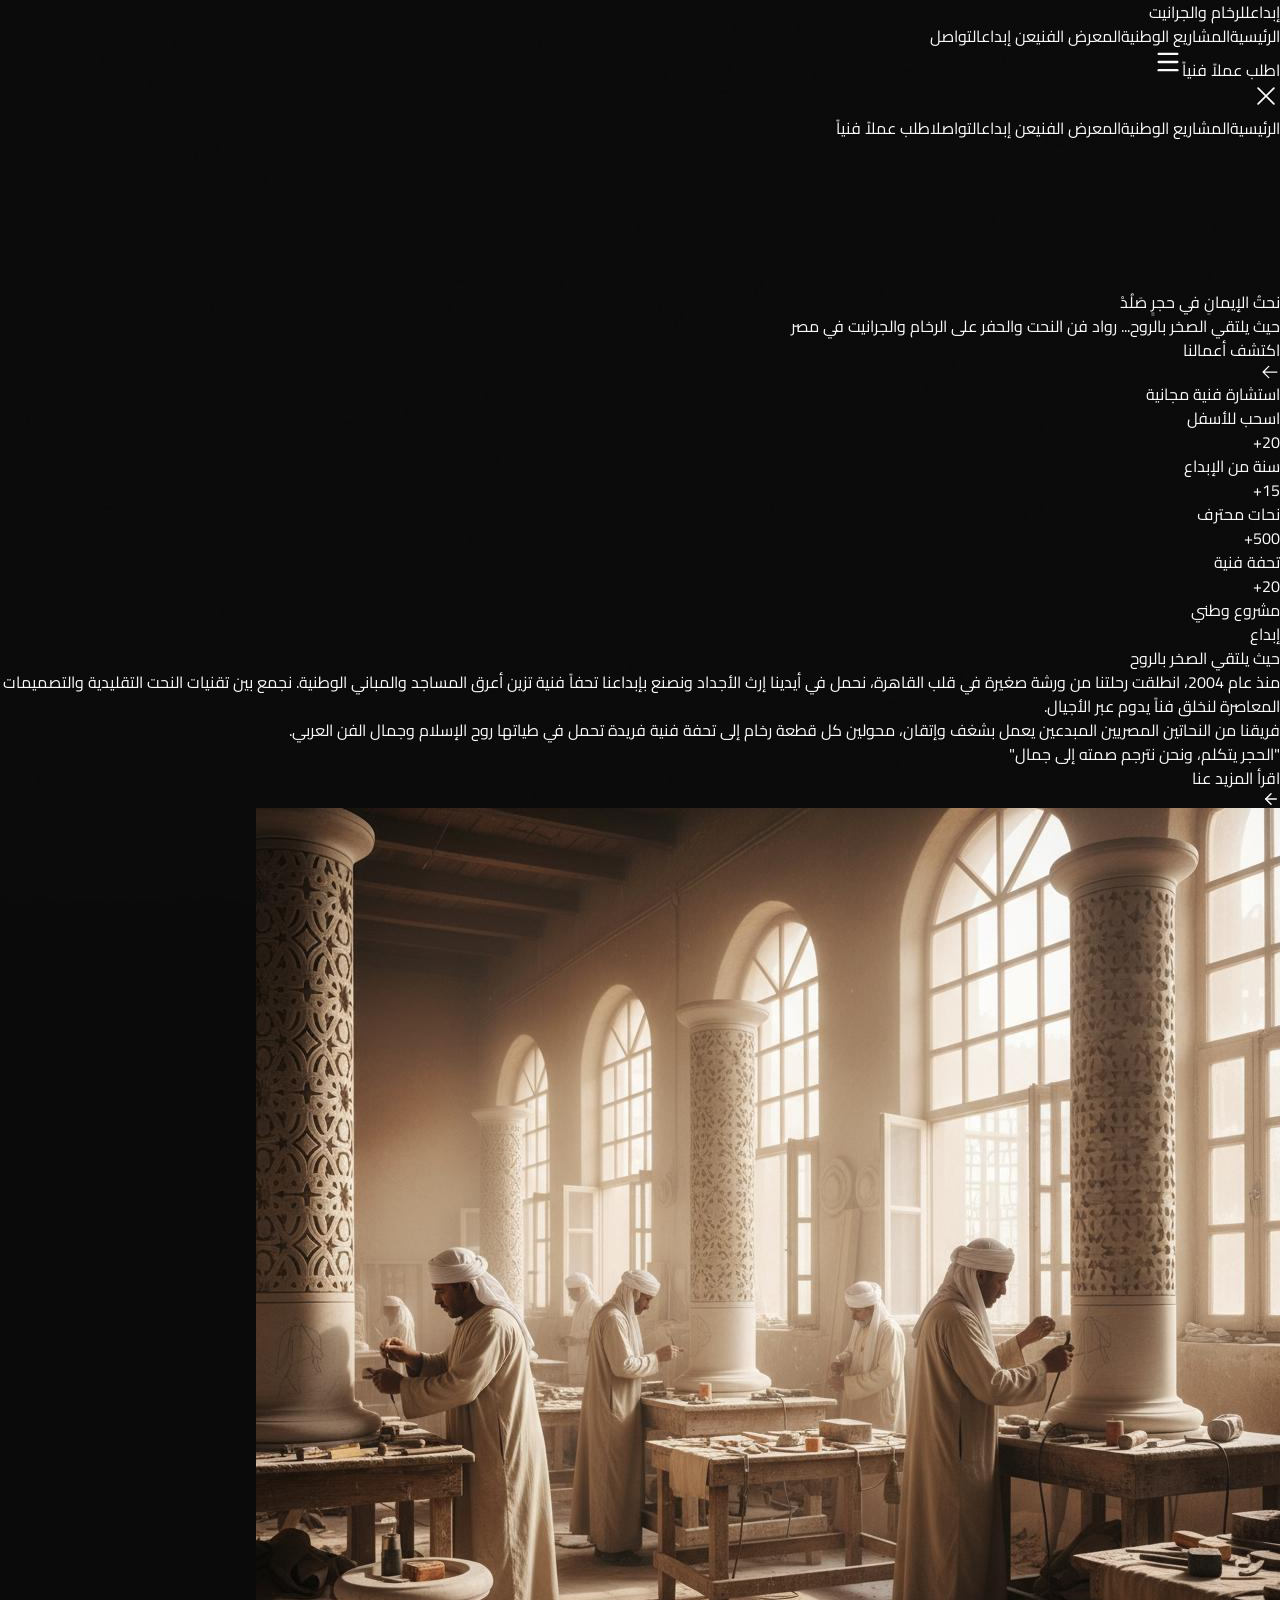
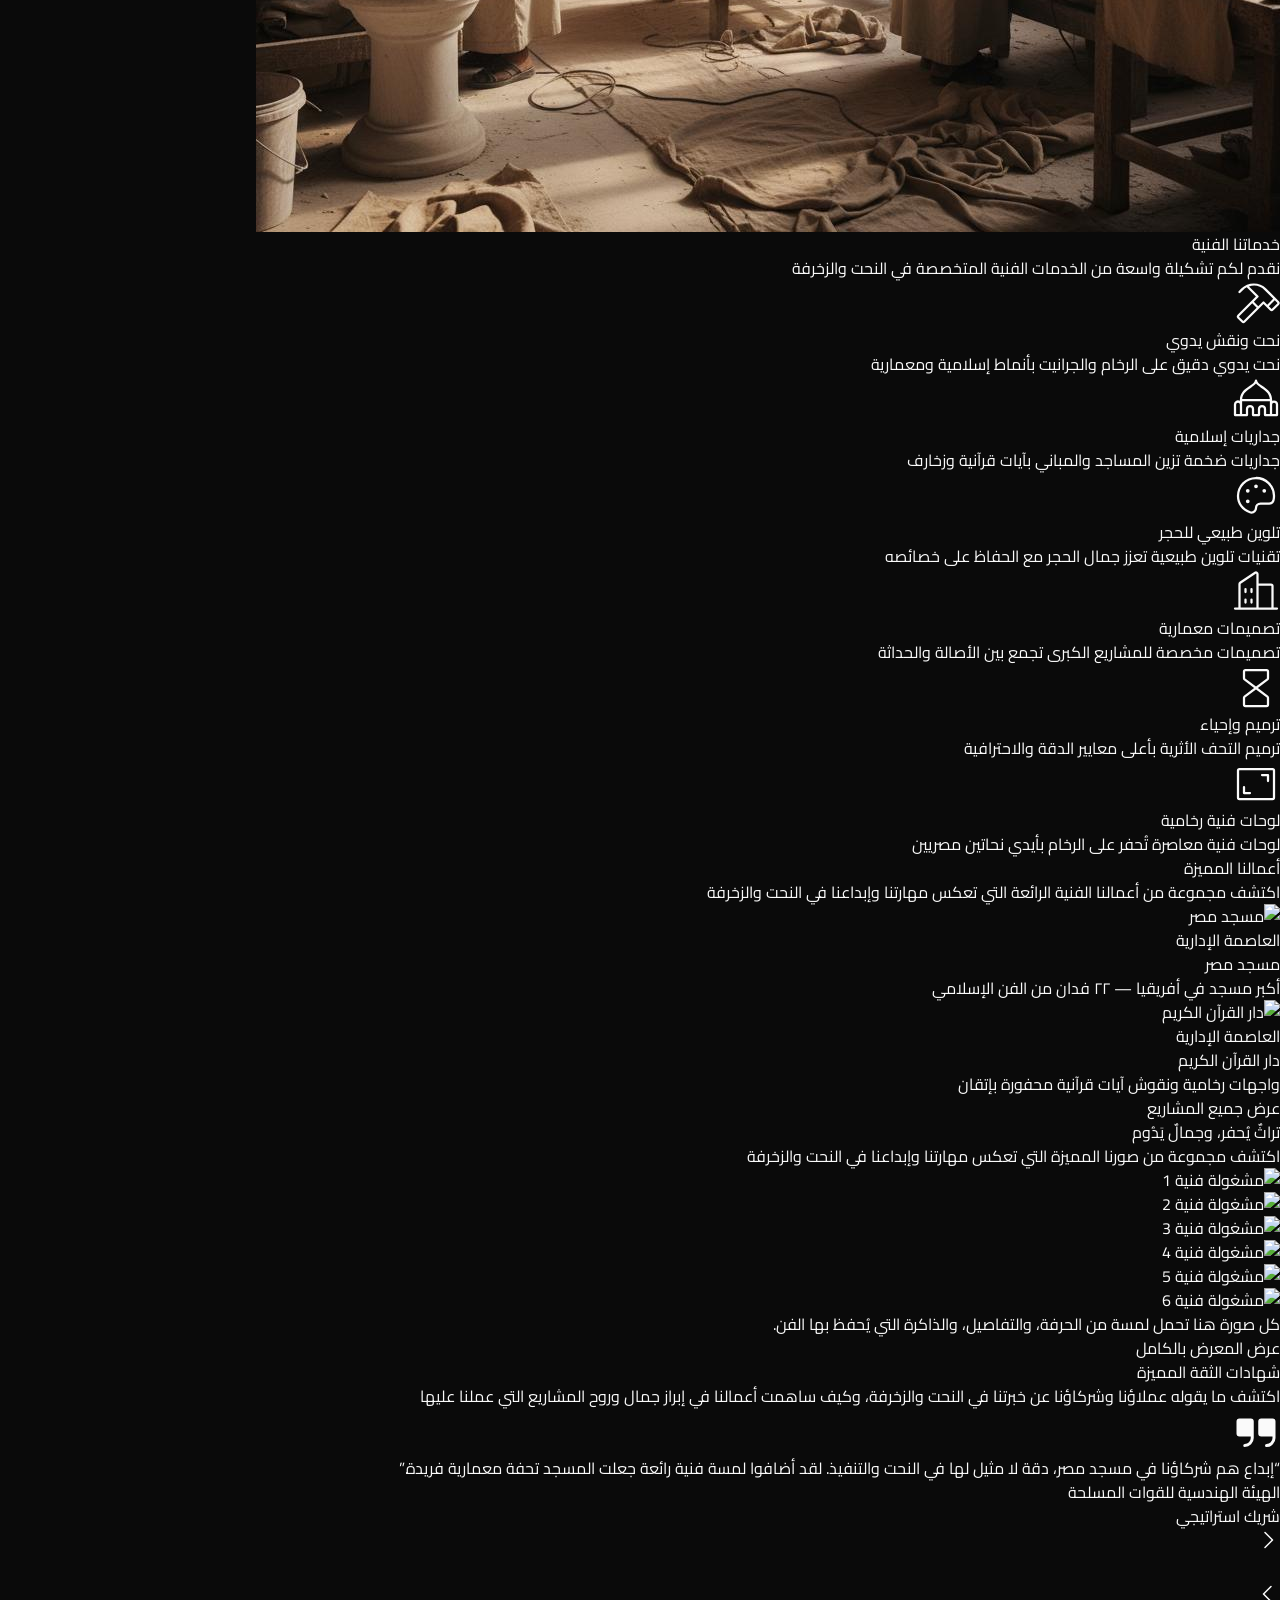
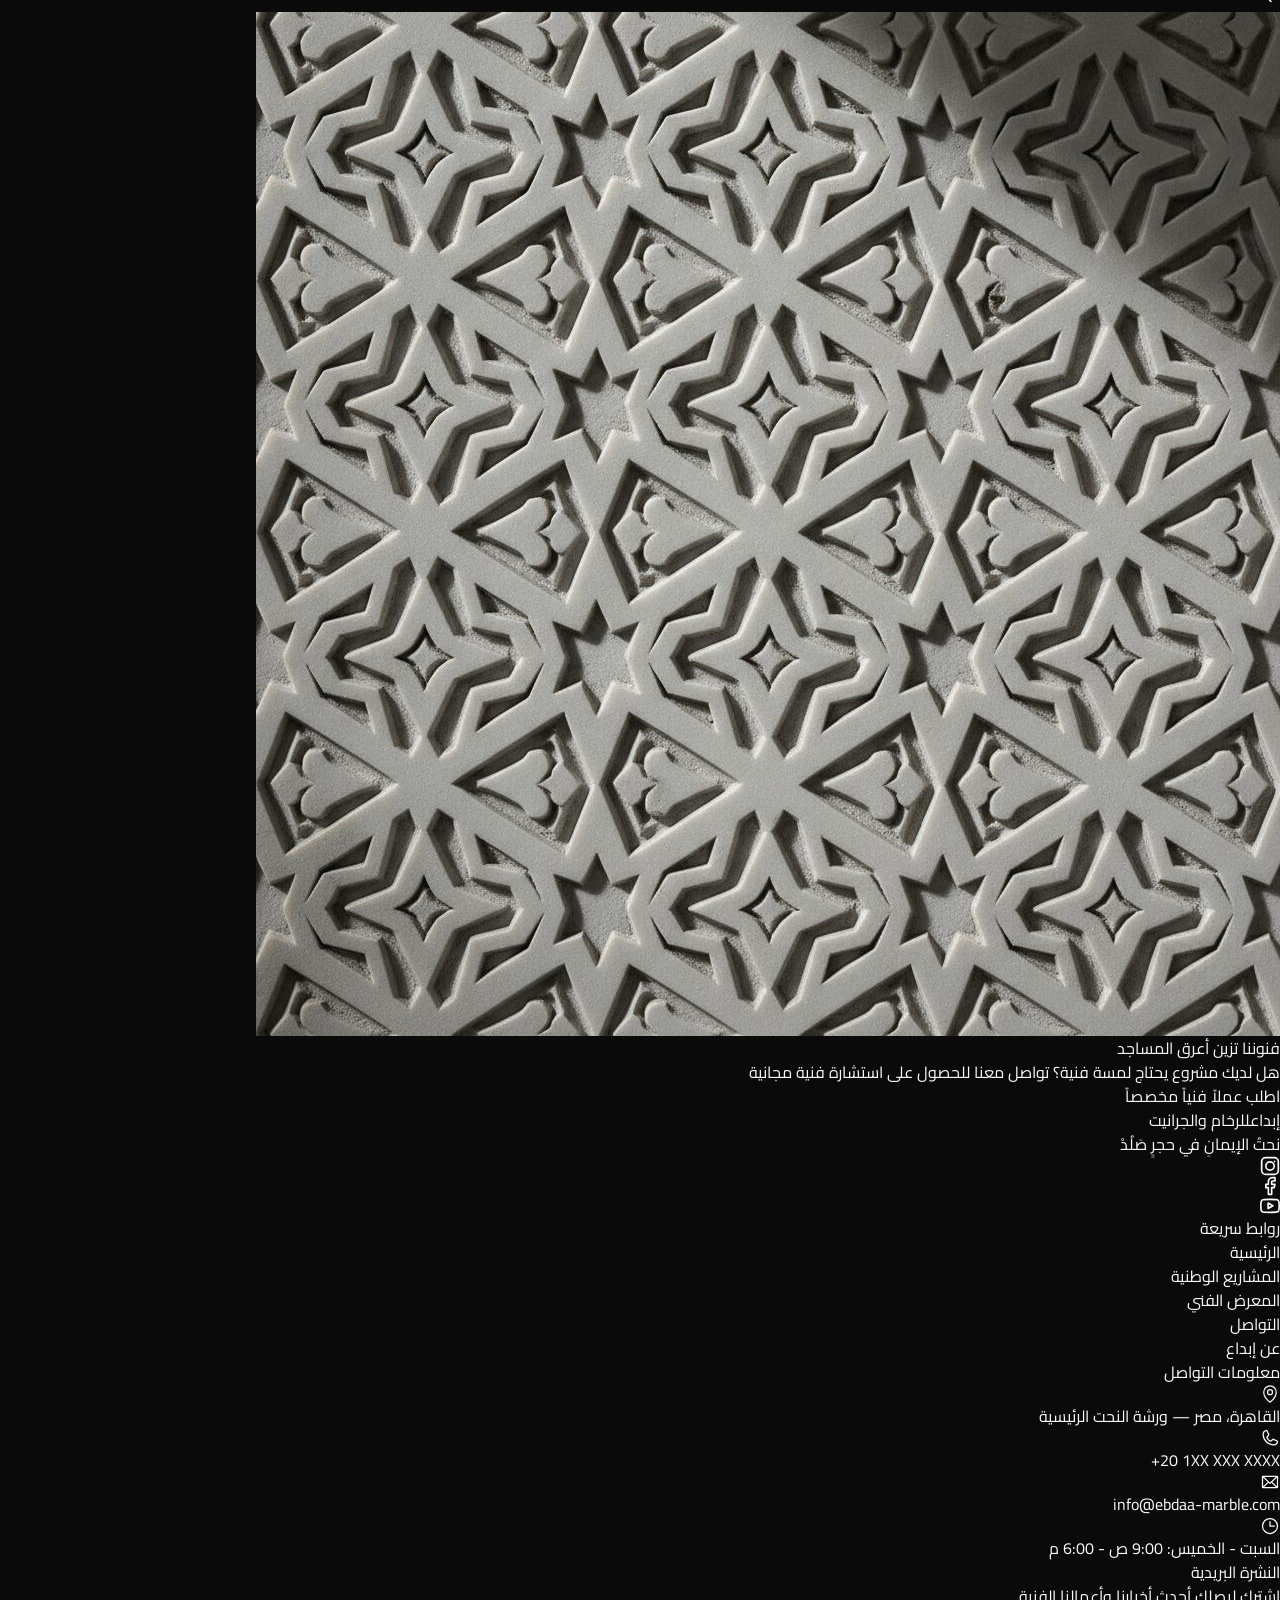
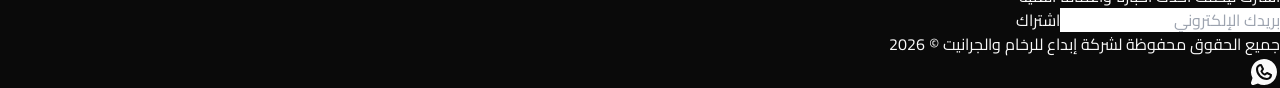
==== index.html @ 537290cb "first commit" ====
<!DOCTYPE html>
<html lang="ar" dir="rtl">
  <head>
    <meta charset="UTF-8" />
    <link rel="icon" type="image/svg+xml" href="/favicon.svg" />
    <meta name="viewport" content="width=device-width, initial-scale=1.0" />
    <meta name="description" content="إبداع للرخام والجرانيت - رواد في فن النحت والحفر على الرخام والجرانيت، صناع التحف الفنية للمشاريع الوطنية العملاقة والتراث الإسلامي" />
    <meta name="keywords" content="نحت رخام, جداريات إسلامية, ترميم مساجد, رخام عاصمة إدارية, نحاتين مصريين, فنون إسلامية" />
    <meta property="og:title" content="إبداع للرخام والجرانيت" />
    <meta property="og:description" content="نحتُ الإيمانِ في حجرٍ صَلُدْ - رواد في فن النحت على الرخام والجرانيت" />
    <title>إبداع للرخام والجرانيت | نحت الإيمان في الحجر</title>
    <link rel="preconnect" href="https://fonts.googleapis.com">
    <link rel="preconnect" href="https://fonts.gstatic.com" crossorigin>
    <link href="https://fonts.googleapis.com/css2?family=Amiri:wght@400;700&family=Cairo:wght@300;400;600;700&family=Cinzel:wght@400;600;700&family=Inter:wght@300;400;500;600&display=swap" rel="stylesheet">
    <script type="module" crossorigin src="/assets/main-B8haAeJn.js"></script>
    <link rel="modulepreload" crossorigin href="/assets/PageLayout-G0qx228z.js">
    <link rel="modulepreload" crossorigin href="/assets/ArrowLeft.es-j2Hr6c6J.js">
    <link rel="modulepreload" crossorigin href="/assets/GoldenDivider-B6-_Xqsc.js">
    <link rel="modulepreload" crossorigin href="/assets/CaretRight.es-NoWhvpQN.js">
    <link rel="stylesheet" crossorigin href="/assets/PageLayout-CUvVEbBR.css">
  </head>
  <body class="bg-[#0A0A0A] text-[#FAFAFA]">
    <div id="root"></div>
  </body>
</html>
---- assets/PageLayout-CUvVEbBR.css ----
*,:before,:after{--tw-border-spacing-x: 0;--tw-border-spacing-y: 0;--tw-translate-x: 0;--tw-translate-y: 0;--tw-rotate: 0;--tw-skew-x: 0;--tw-skew-y: 0;--tw-scale-x: 1;--tw-scale-y: 1;--tw-pan-x: ;--tw-pan-y: ;--tw-pinch-zoom: ;--tw-scroll-snap-strictness: proximity;--tw-gradient-from-position: ;--tw-gradient-via-position: ;--tw-gradient-to-position: ;--tw-ordinal: ;--tw-slashed-zero: ;--tw-numeric-figure: ;--tw-numeric-spacing: ;--tw-numeric-fraction: ;--tw-ring-inset: ;--tw-ring-offset-width: 0px;--tw-ring-offset-color: #fff;--tw-ring-color: rgb(59 130 246 / .5);--tw-ring-offset-shadow: 0 0 #0000;--tw-ring-shadow: 0 0 #0000;--tw-shadow: 0 0 #0000;--tw-shadow-colored: 0 0 #0000;--tw-blur: ;--tw-brightness: ;--tw-contrast: ;--tw-grayscale: ;--tw-hue-rotate: ;--tw-invert: ;--tw-saturate: ;--tw-sepia: ;--tw-drop-shadow: ;--tw-backdrop-blur: ;--tw-backdrop-brightness: ;--tw-backdrop-contrast: ;--tw-backdrop-grayscale: ;--tw-backdrop-hue-rotate: ;--tw-backdrop-invert: ;--tw-backdrop-opacity: ;--tw-backdrop-saturate: ;--tw-backdrop-sepia: ;--tw-contain-size: ;--tw-contain-layout: ;--tw-contain-paint: ;--tw-contain-style: }::backdrop{--tw-border-spacing-x: 0;--tw-border-spacing-y: 0;--tw-translate-x: 0;--tw-translate-y: 0;--tw-rotate: 0;--tw-skew-x: 0;--tw-skew-y: 0;--tw-scale-x: 1;--tw-scale-y: 1;--tw-pan-x: ;--tw-pan-y: ;--tw-pinch-zoom: ;--tw-scroll-snap-strictness: proximity;--tw-gradient-from-position: ;--tw-gradient-via-position: ;--tw-gradient-to-position: ;--tw-ordinal: ;--tw-slashed-zero: ;--tw-numeric-figure: ;--tw-numeric-spacing: ;--tw-numeric-fraction: ;--tw-ring-inset: ;--tw-ring-offset-width: 0px;--tw-ring-offset-color: #fff;--tw-ring-color: rgb(59 130 246 / .5);--tw-ring-offset-shadow: 0 0 #0000;--tw-ring-shadow: 0 0 #0000;--tw-shadow: 0 0 #0000;--tw-shadow-colored: 0 0 #0000;--tw-blur: ;--tw-brightness: ;--tw-contrast: ;--tw-grayscale: ;--tw-hue-rotate: ;--tw-invert: ;--tw-saturate: ;--tw-sepia: ;--tw-drop-shadow: ;--tw-backdrop-blur: ;--tw-backdrop-brightness: ;--tw-backdrop-contrast: ;--tw-backdrop-grayscale: ;--tw-backdrop-hue-rotate: ;--tw-backdrop-invert: ;--tw-backdrop-opacity: ;--tw-backdrop-saturate: ;--tw-backdrop-sepia: ;--tw-contain-size: ;--tw-contain-layout: ;--tw-contain-paint: ;--tw-contain-style: }*,:before,:after{box-sizing:border-box;border-width:0;border-style:solid;border-color:#e5e7eb}:before,:after{--tw-content: ""}html,:host{line-height:1.5;-webkit-text-size-adjust:100%;-moz-tab-size:4;-o-tab-size:4;tab-size:4;font-family:ui-sans-serif,system-ui,sans-serif,"Apple Color Emoji","Segoe UI Emoji",Segoe UI Symbol,"Noto Color Emoji";font-feature-settings:normal;font-variation-settings:normal;-webkit-tap-highlight-color:transparent}body{margin:0;line-height:inherit}hr{height:0;color:inherit;border-top-width:1px}abbr:where([title]){-webkit-text-decoration:underline dotted;text-decoration:underline dotted}h1,h2,h3,h4,h5,h6{font-size:inherit;font-weight:inherit}a{color:inherit;text-decoration:inherit}b,strong{font-weight:bolder}code,kbd,samp,pre{font-family:ui-monospace,SFMono-Regular,Menlo,Monaco,Consolas,Liberation Mono,Courier New,monospace;font-feature-settings:normal;font-variation-settings:normal;font-size:1em}small{font-size:80%}sub,sup{font-size:75%;line-height:0;position:relative;vertical-align:baseline}sub{bottom:-.25em}sup{top:-.5em}table{text-indent:0;border-color:inherit;border-collapse:collapse}button,input,optgroup,select,textarea{font-family:inherit;font-feature-settings:inherit;font-variation-settings:inherit;font-size:100%;font-weight:inherit;line-height:inherit;letter-spacing:inherit;color:inherit;margin:0;padding:0}button,select{text-transform:none}button,input:where([type=button]),input:where([type=reset]),input:where([type=submit]){-webkit-appearance:button;background-color:transparent;background-image:none}:-moz-focusring{outline:auto}:-moz-ui-invalid{box-shadow:none}progress{vertical-align:baseline}::-webkit-inner-spin-button,::-webkit-outer-spin-button{height:auto}[type=search]{-webkit-appearance:textfield;outline-offset:-2px}::-webkit-search-decoration{-webkit-appearance:none}::-webkit-file-upload-button{-webkit-appearance:button;font:inherit}summary{display:list-item}blockquote,dl,dd,h1,h2,h3,h4,h5,h6,hr,figure,p,pre{margin:0}fieldset{margin:0;padding:0}legend{padding:0}ol,ul,menu{list-style:none;margin:0;padding:0}dialog{padding:0}textarea{resize:vertical}input::-moz-placeholder,textarea::-moz-placeholder{opacity:1;color:#9ca3af}input::placeholder,textarea::placeholder{opacity:1;color:#9ca3af}button,[role=button]{cursor:pointer}:disabled{cursor:default}img,svg,video,canvas,audio,iframe,embed,object{display:block;vertical-align:middle}img,video{max-width:100%;height:auto}[hidden]:where(:not([hidden=until-found])){display:none}:root{--bg-primary: #0A0A0A;--bg-secondary: #141414;--bg-tertiary: #1E1E1E;--gold-primary: #C9A961;--gold-light: #D4B978;--gold-dark: #A6893F;--text-primary: #FAFAFA;--text-secondary: #A1A1A1;--text-muted: #6B6B6B;--copper: #B87333;--border-color: #2B2B2B;--border-light: #3A3A3A;--radius: .75rem;--background: 0 0% 4%;--foreground: 0 0% 98%;--card: 0 0% 8%;--card-foreground: 0 0% 98%;--popover: 0 0% 8%;--popover-foreground: 0 0% 98%;--primary: 43 44% 58%;--primary-foreground: 0 0% 4%;--secondary: 0 0% 12%;--secondary-foreground: 0 0% 98%;--muted: 0 0% 12%;--muted-foreground: 0 0% 63%;--accent: 0 0% 12%;--accent-foreground: 0 0% 98%;--destructive: 0 84% 60%;--destructive-foreground: 0 0% 98%;--border: 0 0% 17%;--input: 0 0% 17%;--ring: 43 44% 58%;--chart-1: 43 44% 58%;--chart-2: 30 52% 46%;--chart-3: 27 73% 47%;--chart-4: 0 0% 63%;--chart-5: 0 0% 40%}html{scroll-behavior:smooth;direction:rtl}body{font-family:Cairo,sans-serif;background-color:var(--bg-primary);color:var(--text-primary);overflow-x:hidden;-webkit-font-smoothing:antialiased;-moz-osx-font-smoothing:grayscale}body:before{content:"";position:fixed;inset:0;background-image:url("data:image/svg+xml,%3Csvg viewBox='0 0 256 256' xmlns='http://www.w3.org/2000/svg'%3E%3Cfilter id='noise'%3E%3CfeTurbulence type='fractalNoise' baseFrequency='0.65' numOctaves='3' stitchTiles='stitch'/%3E%3C/filter%3E%3Crect width='100%25' height='100%25' filter='url(%23noise)'/%3E%3C/svg%3E");opacity:.03;pointer-events:none;z-index:9999;mix-blend-mode:overlay}::-moz-selection{background-color:#c9a9614d;color:var(--text-primary)}::selection{background-color:#c9a9614d;color:var(--text-primary)}::-webkit-scrollbar{width:8px}::-webkit-scrollbar-track{background:var(--bg-primary)}::-webkit-scrollbar-thumb{background:var(--border-color);border-radius:4px}::-webkit-scrollbar-thumb:hover{background:var(--gold-dark)}
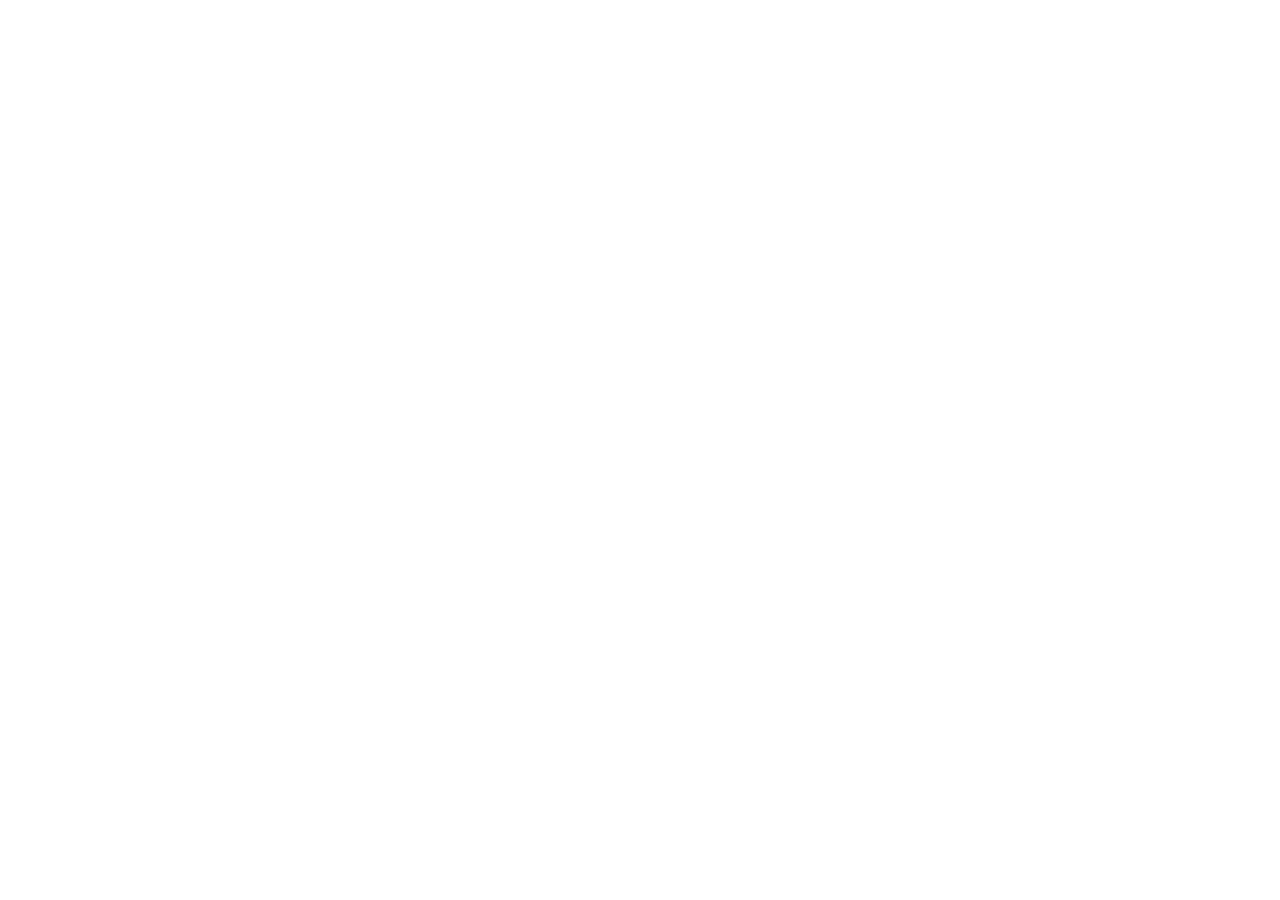
==== commit d601cc68: "fix" ====
--- a/index.html
+++ b/index.html
@@ -2,7 +2,7 @@
 <html lang="ar" dir="rtl">
   <head>
     <meta charset="UTF-8" />
-    <link rel="icon" type="image/svg+xml" href="/favicon.svg" />
+    <link rel="icon" type="image/svg+xml" href="./favicon.svg" />
     <meta name="viewport" content="width=device-width, initial-scale=1.0" />
     <meta name="description" content="إبداع للرخام والجرانيت - رواد في فن النحت والحفر على الرخام والجرانيت، صناع التحف الفنية للمشاريع الوطنية العملاقة والتراث الإسلامي" />
     <meta name="keywords" content="نحت رخام, جداريات إسلامية, ترميم مساجد, رخام عاصمة إدارية, نحاتين مصريين, فنون إسلامية" />
@@ -12,12 +12,12 @@
     <link rel="preconnect" href="https://fonts.googleapis.com">
     <link rel="preconnect" href="https://fonts.gstatic.com" crossorigin>
     <link href="https://fonts.googleapis.com/css2?family=Amiri:wght@400;700&family=Cairo:wght@300;400;600;700&family=Cinzel:wght@400;600;700&family=Inter:wght@300;400;500;600&display=swap" rel="stylesheet">
-    <script type="module" crossorigin src="/assets/main-B8haAeJn.js"></script>
-    <link rel="modulepreload" crossorigin href="/assets/PageLayout-G0qx228z.js">
-    <link rel="modulepreload" crossorigin href="/assets/ArrowLeft.es-j2Hr6c6J.js">
-    <link rel="modulepreload" crossorigin href="/assets/GoldenDivider-B6-_Xqsc.js">
-    <link rel="modulepreload" crossorigin href="/assets/CaretRight.es-NoWhvpQN.js">
-    <link rel="stylesheet" crossorigin href="/assets/PageLayout-CUvVEbBR.css">
+    <script type="module" crossorigin src="/ebdaa/assets/main-B8haAeJn.js"></script>
+    <link rel="modulepreload" crossorigin href="/ebdaa/assets/PageLayout-G0qx228z.js">
+    <link rel="modulepreload" crossorigin href="/ebdaa/assets/ArrowLeft.es-j2Hr6c6J.js">
+    <link rel="modulepreload" crossorigin href="/ebdaa/assets/GoldenDivider-B6-_Xqsc.js">
+    <link rel="modulepreload" crossorigin href="/ebdaa/assets/CaretRight.es-NoWhvpQN.js">
+    <link rel="stylesheet" crossorigin href="/ebdaa/assets/PageLayout-CUvVEbBR.css">
   </head>
   <body class="bg-[#0A0A0A] text-[#FAFAFA]">
     <div id="root"></div>
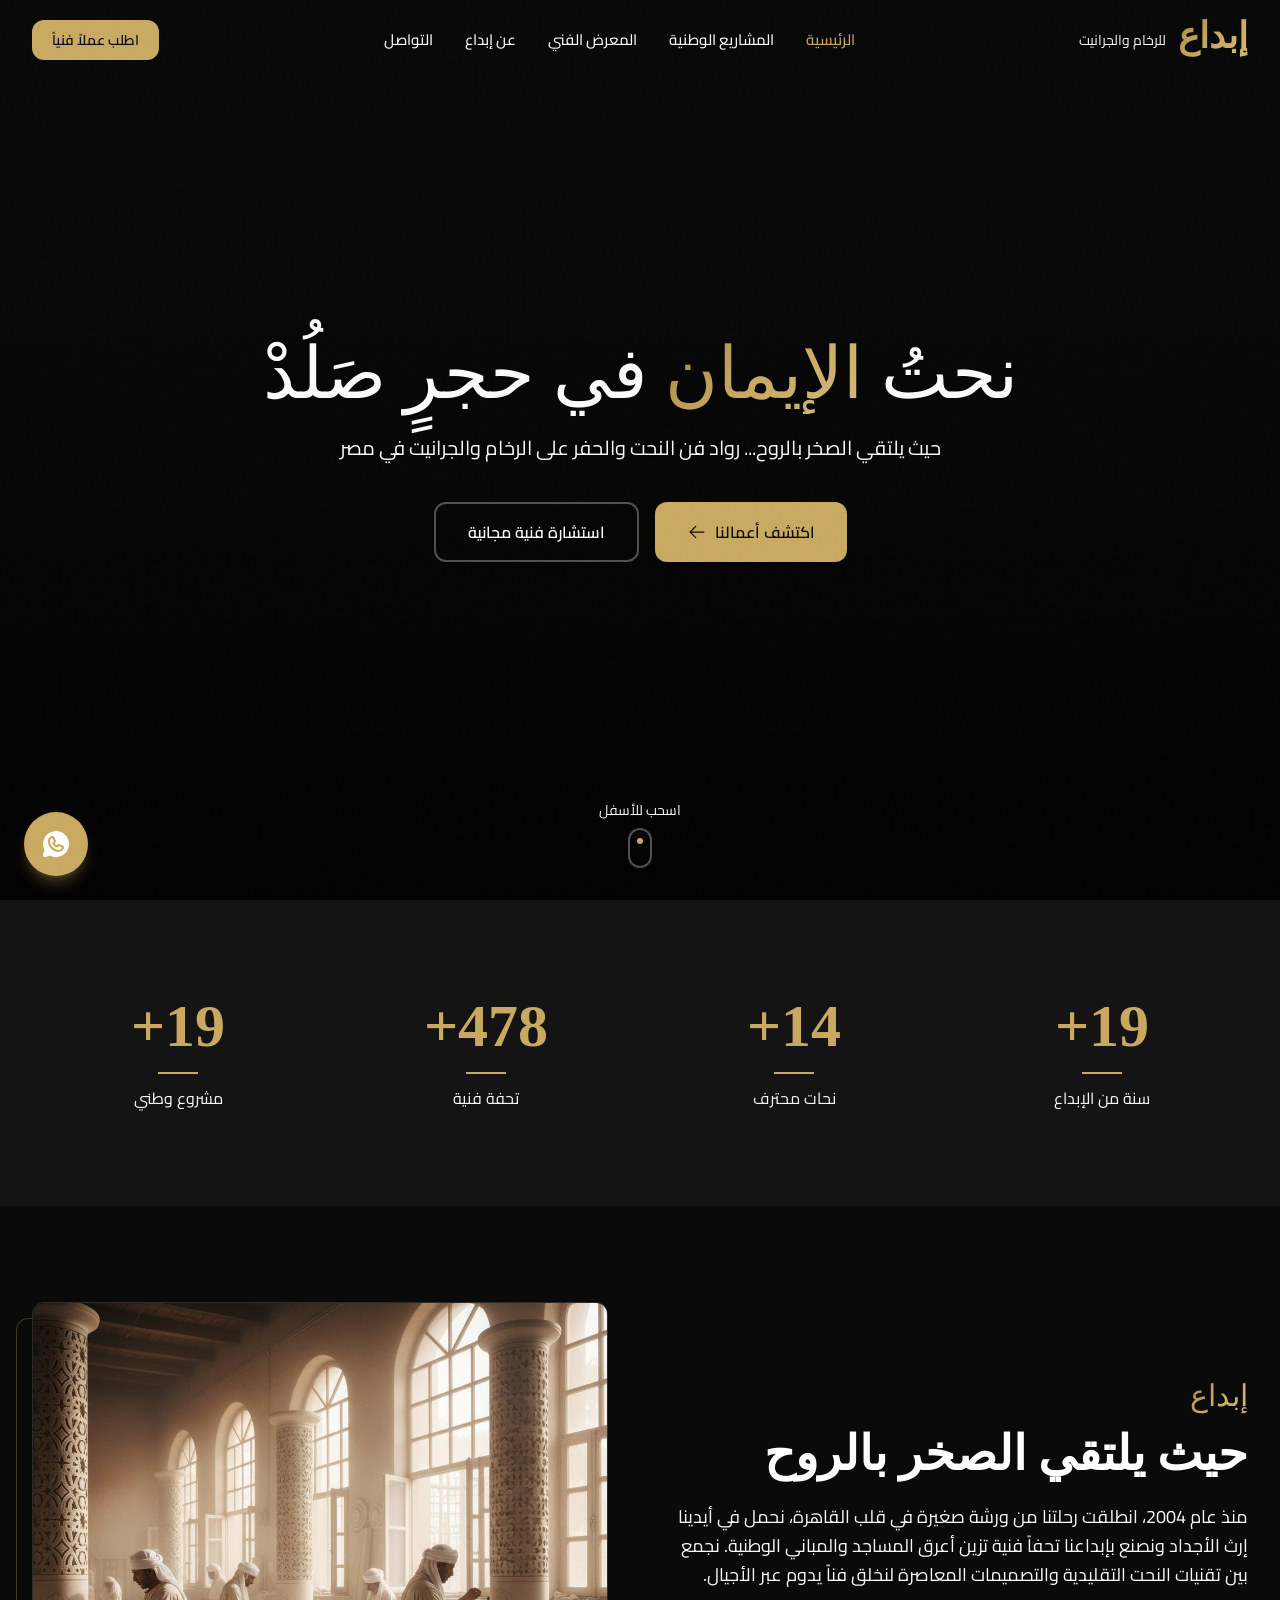
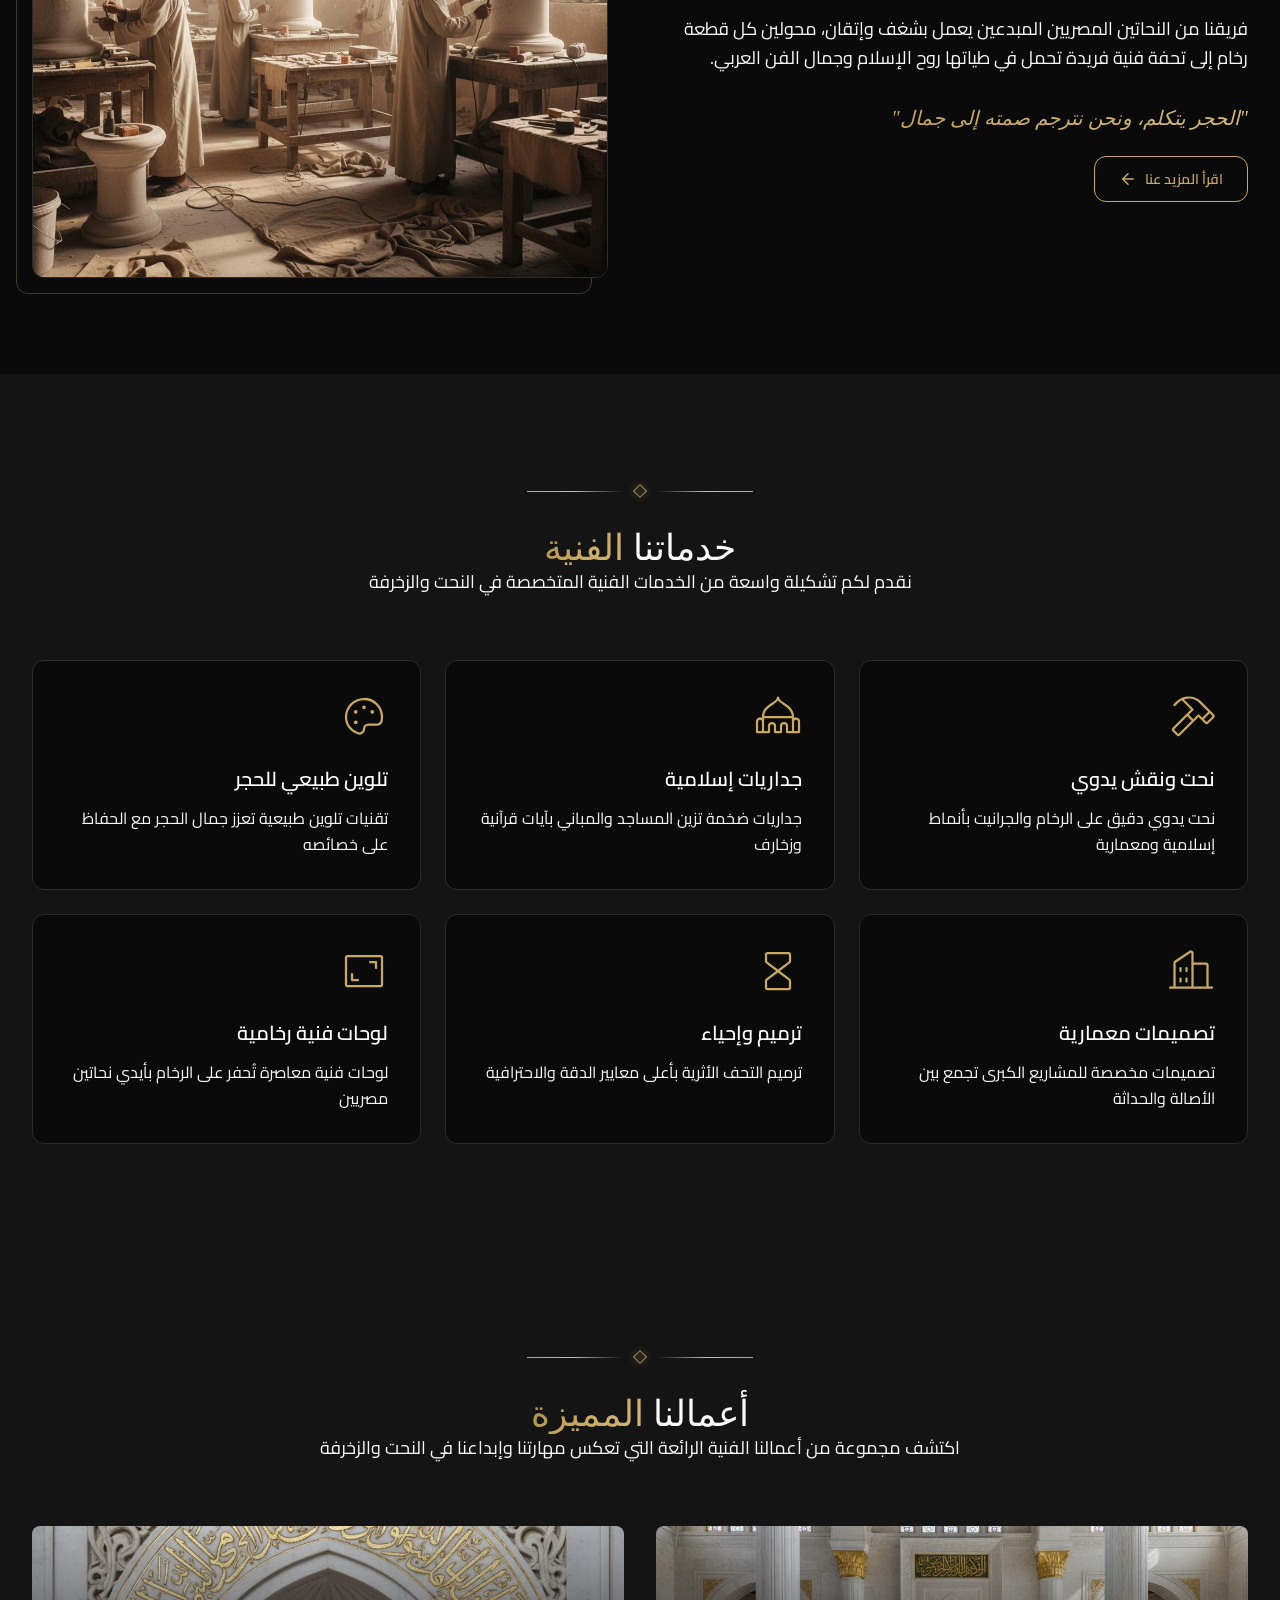
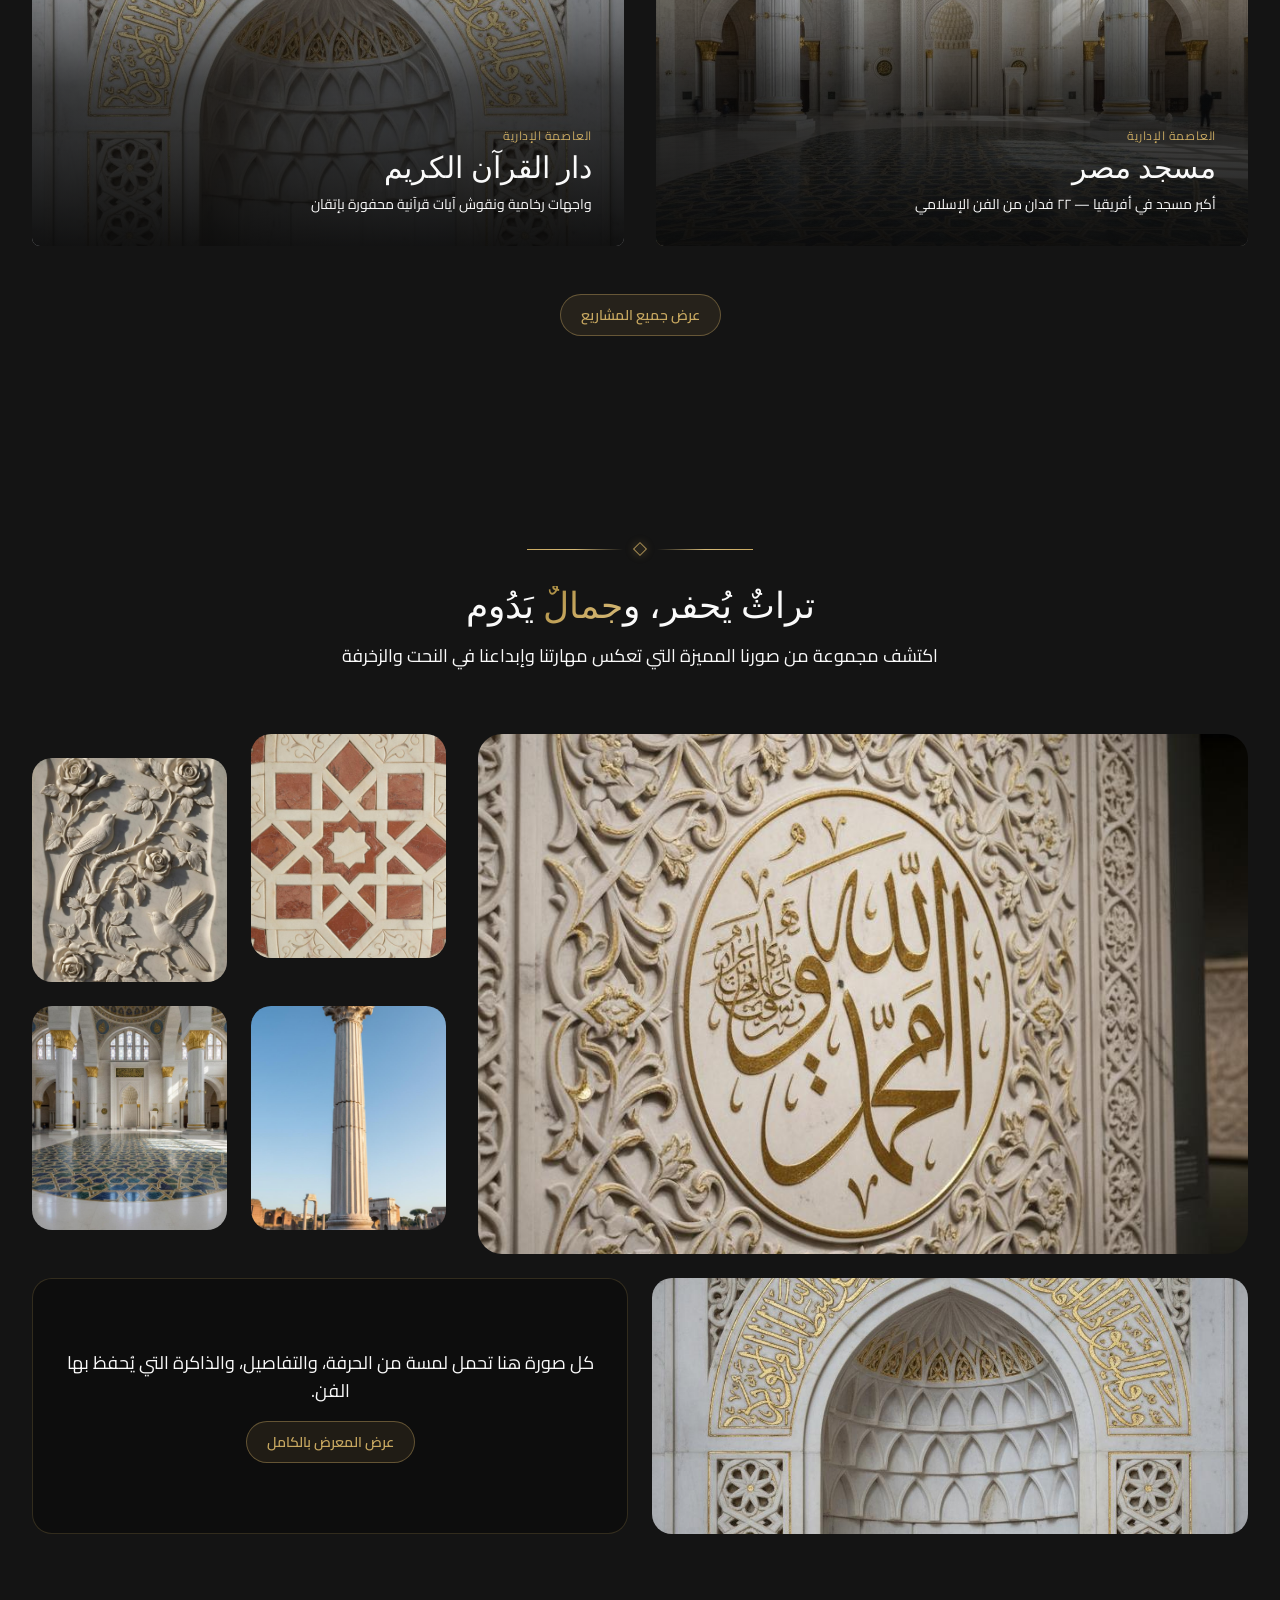
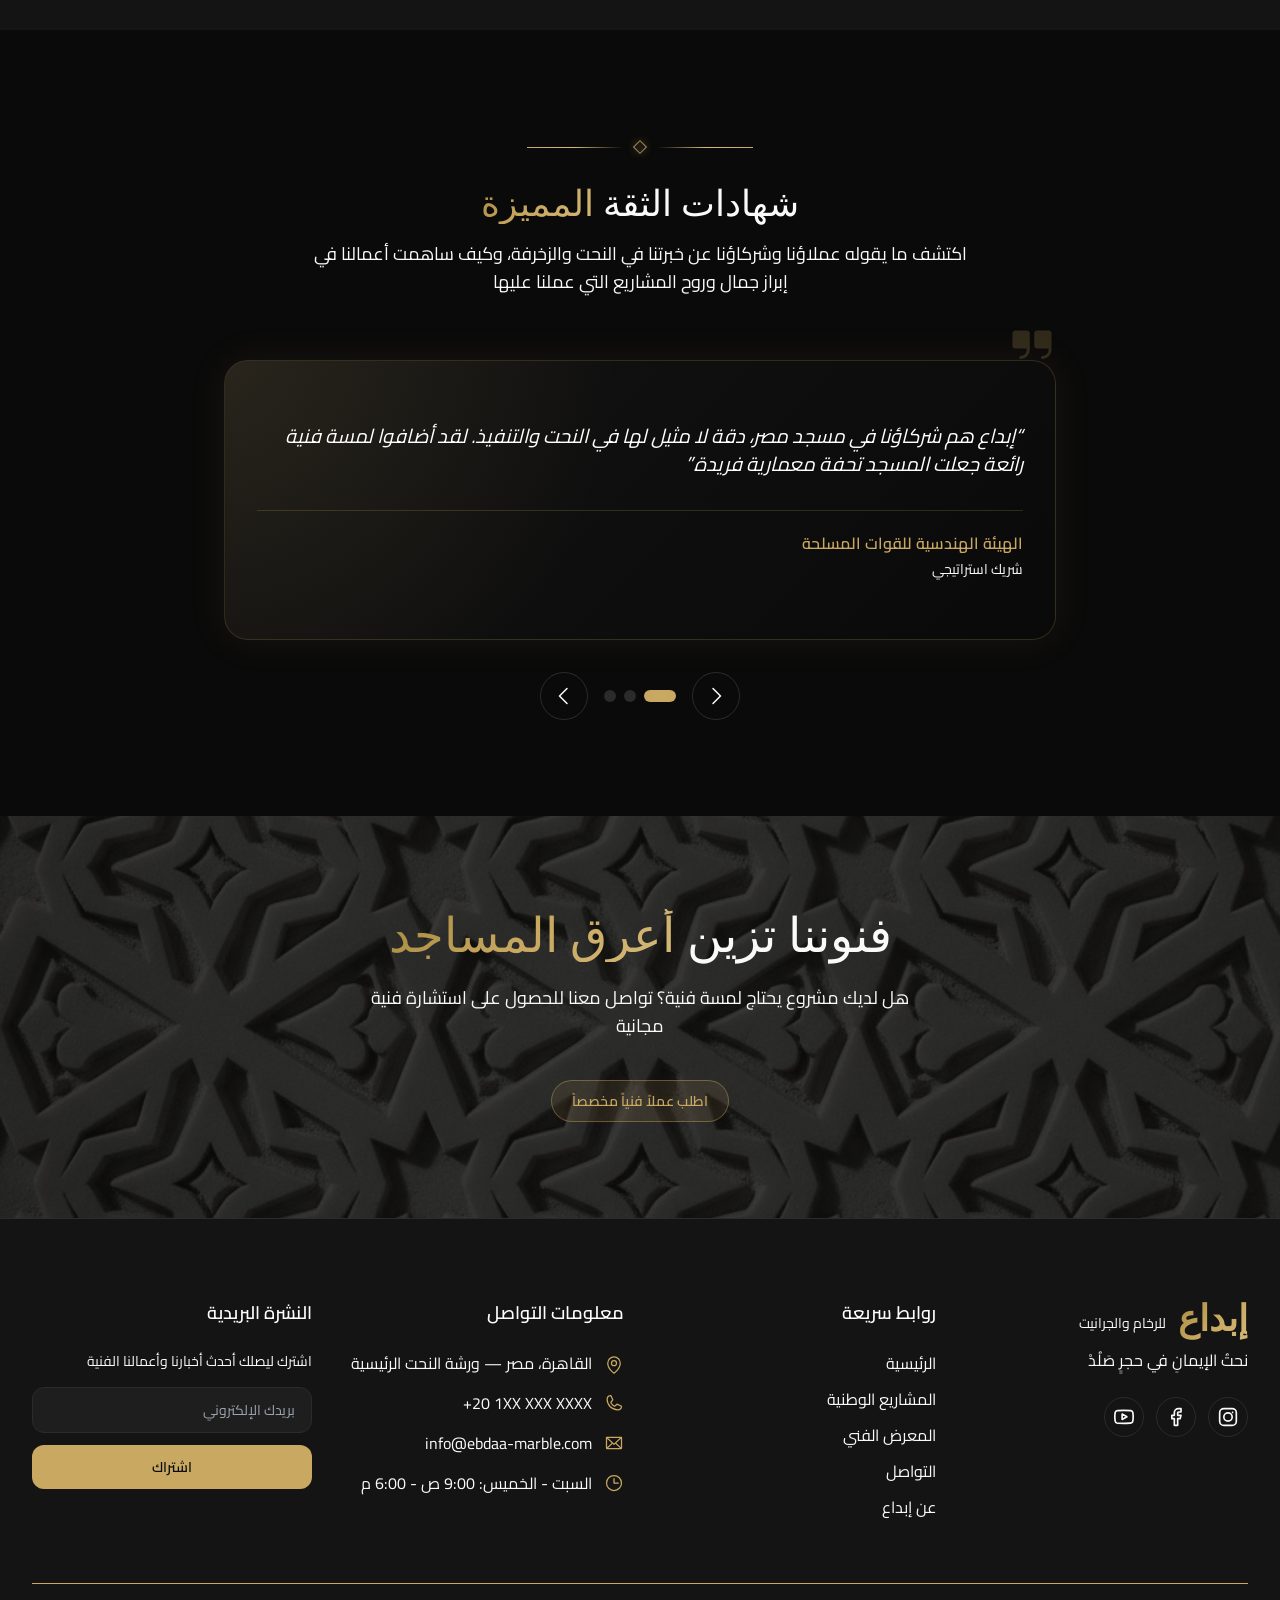
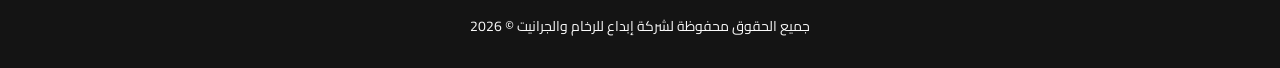
==== commit 116af3b3: "test" ====
--- a/index.html
+++ b/index.html
@@ -12,12 +12,12 @@
     <link rel="preconnect" href="https://fonts.googleapis.com">
     <link rel="preconnect" href="https://fonts.gstatic.com" crossorigin>
     <link href="https://fonts.googleapis.com/css2?family=Amiri:wght@400;700&family=Cairo:wght@300;400;600;700&family=Cinzel:wght@400;600;700&family=Inter:wght@300;400;500;600&display=swap" rel="stylesheet">
-    <script type="module" crossorigin src="/ebdaa/assets/main-B8haAeJn.js"></script>
-    <link rel="modulepreload" crossorigin href="/ebdaa/assets/PageLayout-G0qx228z.js">
-    <link rel="modulepreload" crossorigin href="/ebdaa/assets/ArrowLeft.es-j2Hr6c6J.js">
-    <link rel="modulepreload" crossorigin href="/ebdaa/assets/GoldenDivider-B6-_Xqsc.js">
-    <link rel="modulepreload" crossorigin href="/ebdaa/assets/CaretRight.es-NoWhvpQN.js">
-    <link rel="stylesheet" crossorigin href="/ebdaa/assets/PageLayout-CUvVEbBR.css">
+    <script type="module" crossorigin src="./assets/main-Cwa72Zk-.js"></script>
+    <link rel="modulepreload" crossorigin href="./assets/PageLayout-BzYk-iTf.js">
+    <link rel="modulepreload" crossorigin href="./assets/ArrowLeft.es-CbP-D6Eh.js">
+    <link rel="modulepreload" crossorigin href="./assets/GoldenDivider-klcmyWRc.js">
+    <link rel="modulepreload" crossorigin href="./assets/CaretRight.es-BcGDsYxz.js">
+    <link rel="stylesheet" crossorigin href="./assets/PageLayout-C2unt7oj.css">
   </head>
   <body class="bg-[#0A0A0A] text-[#FAFAFA]">
     <div id="root"></div>
--- a/assets/PageLayout-C2unt7oj.css
+++ b/assets/PageLayout-C2unt7oj.css
@@ -0,0 +1 @@
+*,:before,:after{--tw-border-spacing-x: 0;--tw-border-spacing-y: 0;--tw-translate-x: 0;--tw-translate-y: 0;--tw-rotate: 0;--tw-skew-x: 0;--tw-skew-y: 0;--tw-scale-x: 1;--tw-scale-y: 1;--tw-pan-x: ;--tw-pan-y: ;--tw-pinch-zoom: ;--tw-scroll-snap-strictness: proximity;--tw-gradient-from-position: ;--tw-gradient-via-position: ;--tw-gradient-to-position: ;--tw-ordinal: ;--tw-slashed-zero: ;--tw-numeric-figure: ;--tw-numeric-spacing: ;--tw-numeric-fraction: ;--tw-ring-inset: ;--tw-ring-offset-width: 0px;--tw-ring-offset-color: #fff;--tw-ring-color: rgb(59 130 246 / .5);--tw-ring-offset-shadow: 0 0 #0000;--tw-ring-shadow: 0 0 #0000;--tw-shadow: 0 0 #0000;--tw-shadow-colored: 0 0 #0000;--tw-blur: ;--tw-brightness: ;--tw-contrast: ;--tw-grayscale: ;--tw-hue-rotate: ;--tw-invert: ;--tw-saturate: ;--tw-sepia: ;--tw-drop-shadow: ;--tw-backdrop-blur: ;--tw-backdrop-brightness: ;--tw-backdrop-contrast: ;--tw-backdrop-grayscale: ;--tw-backdrop-hue-rotate: ;--tw-backdrop-invert: ;--tw-backdrop-opacity: ;--tw-backdrop-saturate: ;--tw-backdrop-sepia: ;--tw-contain-size: ;--tw-contain-layout: ;--tw-contain-paint: ;--tw-contain-style: }::backdrop{--tw-border-spacing-x: 0;--tw-border-spacing-y: 0;--tw-translate-x: 0;--tw-translate-y: 0;--tw-rotate: 0;--tw-skew-x: 0;--tw-skew-y: 0;--tw-scale-x: 1;--tw-scale-y: 1;--tw-pan-x: ;--tw-pan-y: ;--tw-pinch-zoom: ;--tw-scroll-snap-strictness: proximity;--tw-gradient-from-position: ;--tw-gradient-via-position: ;--tw-gradient-to-position: ;--tw-ordinal: ;--tw-slashed-zero: ;--tw-numeric-figure: ;--tw-numeric-spacing: ;--tw-numeric-fraction: ;--tw-ring-inset: ;--tw-ring-offset-width: 0px;--tw-ring-offset-color: #fff;--tw-ring-color: rgb(59 130 246 / .5);--tw-ring-offset-shadow: 0 0 #0000;--tw-ring-shadow: 0 0 #0000;--tw-shadow: 0 0 #0000;--tw-shadow-colored: 0 0 #0000;--tw-blur: ;--tw-brightness: ;--tw-contrast: ;--tw-grayscale: ;--tw-hue-rotate: ;--tw-invert: ;--tw-saturate: ;--tw-sepia: ;--tw-drop-shadow: ;--tw-backdrop-blur: ;--tw-backdrop-brightness: ;--tw-backdrop-contrast: ;--tw-backdrop-grayscale: ;--tw-backdrop-hue-rotate: ;--tw-backdrop-invert: ;--tw-backdrop-opacity: ;--tw-backdrop-saturate: ;--tw-backdrop-sepia: ;--tw-contain-size: ;--tw-contain-layout: ;--tw-contain-paint: ;--tw-contain-style: }*,:before,:after{box-sizing:border-box;border-width:0;border-style:solid;border-color:#e5e7eb}:before,:after{--tw-content: ""}html,:host{line-height:1.5;-webkit-text-size-adjust:100%;-moz-tab-size:4;-o-tab-size:4;tab-size:4;font-family:ui-sans-serif,system-ui,sans-serif,"Apple Color Emoji","Segoe UI Emoji",Segoe UI Symbol,"Noto Color Emoji";font-feature-settings:normal;font-variation-settings:normal;-webkit-tap-highlight-color:transparent}body{margin:0;line-height:inherit}hr{height:0;color:inherit;border-top-width:1px}abbr:where([title]){-webkit-text-decoration:underline dotted;text-decoration:underline dotted}h1,h2,h3,h4,h5,h6{font-size:inherit;font-weight:inherit}a{color:inherit;text-decoration:inherit}b,strong{font-weight:bolder}code,kbd,samp,pre{font-family:ui-monospace,SFMono-Regular,Menlo,Monaco,Consolas,Liberation Mono,Courier New,monospace;font-feature-settings:normal;font-variation-settings:normal;font-size:1em}small{font-size:80%}sub,sup{font-size:75%;line-height:0;position:relative;vertical-align:baseline}sub{bottom:-.25em}sup{top:-.5em}table{text-indent:0;border-color:inherit;border-collapse:collapse}button,input,optgroup,select,textarea{font-family:inherit;font-feature-settings:inherit;font-variation-settings:inherit;font-size:100%;font-weight:inherit;line-height:inherit;letter-spacing:inherit;color:inherit;margin:0;padding:0}button,select{text-transform:none}button,input:where([type=button]),input:where([type=reset]),input:where([type=submit]){-webkit-appearance:button;background-color:transparent;background-image:none}:-moz-focusring{outline:auto}:-moz-ui-invalid{box-shadow:none}progress{vertical-align:baseline}::-webkit-inner-spin-button,::-webkit-outer-spin-button{height:auto}[type=search]{-webkit-appearance:textfield;outline-offset:-2px}::-webkit-search-decoration{-webkit-appearance:none}::-webkit-file-upload-button{-webkit-appearance:button;font:inherit}summary{display:list-item}blockquote,dl,dd,h1,h2,h3,h4,h5,h6,hr,figure,p,pre{margin:0}fieldset{margin:0;padding:0}legend{padding:0}ol,ul,menu{list-style:none;margin:0;padding:0}dialog{padding:0}textarea{resize:vertical}input::-moz-placeholder,textarea::-moz-placeholder{opacity:1;color:#9ca3af}input::placeholder,textarea::placeholder{opacity:1;color:#9ca3af}button,[role=button]{cursor:pointer}:disabled{cursor:default}img,svg,video,canvas,audio,iframe,embed,object{display:block;vertical-align:middle}img,video{max-width:100%;height:auto}[hidden]:where(:not([hidden=until-found])){display:none}:root{--bg-primary: #0A0A0A;--bg-secondary: #141414;--bg-tertiary: #1E1E1E;--gold-primary: #C9A961;--gold-light: #D4B978;--gold-dark: #A6893F;--text-primary: #FAFAFA;--text-secondary: #A1A1A1;--text-muted: #6B6B6B;--copper: #B87333;--border-color: #2B2B2B;--border-light: #3A3A3A;--radius: .75rem;--background: 0 0% 4%;--foreground: 0 0% 98%;--card: 0 0% 8%;--card-foreground: 0 0% 98%;--popover: 0 0% 8%;--popover-foreground: 0 0% 98%;--primary: 43 44% 58%;--primary-foreground: 0 0% 4%;--secondary: 0 0% 12%;--secondary-foreground: 0 0% 98%;--muted: 0 0% 12%;--muted-foreground: 0 0% 63%;--accent: 0 0% 12%;--accent-foreground: 0 0% 98%;--destructive: 0 84% 60%;--destructive-foreground: 0 0% 98%;--border: 0 0% 17%;--input: 0 0% 17%;--ring: 43 44% 58%;--chart-1: 43 44% 58%;--chart-2: 30 52% 46%;--chart-3: 27 73% 47%;--chart-4: 0 0% 63%;--chart-5: 0 0% 40%}html{scroll-behavior:smooth;direction:rtl}body{font-family:Cairo,sans-serif;background-color:var(--bg-primary);color:var(--text-primary);overflow-x:hidden;-webkit-font-smoothing:antialiased;-moz-osx-font-smoothing:grayscale}body:before{content:"";position:fixed;inset:0;background-image:url("data:image/svg+xml,%3Csvg viewBox='0 0 256 256' xmlns='http://www.w3.org/2000/svg'%3E%3Cfilter id='noise'%3E%3CfeTurbulence type='fractalNoise' baseFrequency='0.65' numOctaves='3' stitchTiles='stitch'/%3E%3C/filter%3E%3Crect width='100%25' height='100%25' filter='url(%23noise)'/%3E%3C/svg%3E");opacity:.03;pointer-events:none;z-index:9999;mix-blend-mode:overlay}::-moz-selection{background-color:#c9a9614d;color:var(--text-primary)}::selection{background-color:#c9a9614d;color:var(--text-primary)}::-webkit-scrollbar{width:8px}::-webkit-scrollbar-track{background:var(--bg-primary)}::-webkit-scrollbar-thumb{background:var(--border-color);border-radius:4px}::-webkit-scrollbar-thumb:hover{background:var(--gold-dark)}.gold-text-gradient{background:linear-gradient(135deg,var(--gold-dark),var(--gold-primary),var(--gold-light));-webkit-background-clip:text;-webkit-text-fill-color:transparent;background-clip:text}.glass-effect{background:#141414cc;backdrop-filter:blur(10px);-webkit-backdrop-filter:blur(10px)}.section-padding{padding-top:6rem;padding-bottom:6rem}@media(max-width:768px){.section-padding{padding-top:4rem;padding-bottom:4rem}}.reveal.visible{opacity:1;transform:translateY(0)}.sr-only{position:absolute;width:1px;height:1px;padding:0;margin:-1px;overflow:hidden;clip:rect(0,0,0,0);white-space:nowrap;border-width:0}.pointer-events-none{pointer-events:none}.visible{visibility:visible}.invisible{visibility:hidden}.fixed{position:fixed}.absolute{position:absolute}.relative{position:relative}.sticky{position:sticky}.inset-0{inset:0}.inset-x-0{left:0;right:0}.inset-y-0{top:0;bottom:0}.-bottom-12{bottom:-3rem}.-bottom-4{bottom:-1rem}.-left-1{left:-.25rem}.-left-12{left:-3rem}.-left-4{left:-1rem}.-right-12{right:-3rem}.-top-1{top:-.25rem}.-top-10{top:-2.5rem}.-top-12{top:-3rem}.bottom-0{bottom:0}.bottom-4{bottom:1rem}.bottom-6{bottom:1.5rem}.bottom-8{bottom:2rem}.left-0{left:0}.left-1\/2{left:50%}.left-2{left:.5rem}.left-4{left:1rem}.left-6{left:1.5rem}.left-\[50\%\]{left:50%}.right-0{right:0}.right-1{right:.25rem}.right-2{right:.5rem}.right-3{right:.75rem}.right-4{right:1rem}.right-6{right:1.5rem}.top-0{top:0}.top-1\.5{top:.375rem}.top-1\/2{top:50%}.top-3{top:.75rem}.top-3\.5{top:.875rem}.top-4{top:1rem}.top-6{top:1.5rem}.top-\[1px\]{top:1px}.top-\[50\%\]{top:50%}.top-\[60\%\]{top:60%}.top-full{top:100%}.isolate{isolation:isolate}.-z-10{z-index:-10}.z-10{z-index:10}.z-20{z-index:20}.z-40{z-index:40}.z-50{z-index:50}.z-\[100\]{z-index:100}.z-\[1\]{z-index:1}.order-first{order:-9999}.order-last{order:9999}.col-start-2{grid-column-start:2}.row-span-2{grid-row:span 2 / span 2}.row-start-1{grid-row-start:1}.\!m-0{margin:0!important}.-mx-1{margin-left:-.25rem;margin-right:-.25rem}.-my-2{margin-top:-.5rem;margin-bottom:-.5rem}.mx-2{margin-left:.5rem;margin-right:.5rem}.mx-3\.5{margin-left:.875rem;margin-right:.875rem}.mx-auto{margin-left:auto;margin-right:auto}.my-0{margin-top:0;margin-bottom:0}.my-0\.5{margin-top:.125rem;margin-bottom:.125rem}.my-1{margin-top:.25rem;margin-bottom:.25rem}.-mb-0\.5{margin-bottom:-.125rem}.-ml-4{margin-left:-1rem}.-mt-4{margin-top:-1rem}.mb-1{margin-bottom:.25rem}.mb-10{margin-bottom:2.5rem}.mb-12{margin-bottom:3rem}.mb-16{margin-bottom:4rem}.mb-2{margin-bottom:.5rem}.mb-3{margin-bottom:.75rem}.mb-4{margin-bottom:1rem}.mb-6{margin-bottom:1.5rem}.mb-8{margin-bottom:2rem}.ml-1{margin-left:.25rem}.ml-4{margin-left:1rem}.ml-auto{margin-left:auto}.mr-2{margin-right:.5rem}.mr-auto{margin-right:auto}.mt-1{margin-top:.25rem}.mt-1\.5{margin-top:.375rem}.mt-12{margin-top:3rem}.mt-16{margin-top:4rem}.mt-2{margin-top:.5rem}.mt-3{margin-top:.75rem}.mt-4{margin-top:1rem}.mt-6{margin-top:1.5rem}.mt-8{margin-top:2rem}.mt-auto{margin-top:auto}.line-clamp-1{overflow:hidden;display:-webkit-box;-webkit-box-orient:vertical;-webkit-line-clamp:1}.line-clamp-2{overflow:hidden;display:-webkit-box;-webkit-box-orient:vertical;-webkit-line-clamp:2}.block{display:block}.inline-block{display:inline-block}.flex{display:flex}.inline-flex{display:inline-flex}.table{display:table}.table-caption{display:table-caption}.table-cell{display:table-cell}.table-row{display:table-row}.grid{display:grid}.hidden{display:none}.aspect-\[16\/10\]{aspect-ratio:16/10}.aspect-\[4\/3\]{aspect-ratio:4/3}.aspect-square{aspect-ratio:1 / 1}.aspect-video{aspect-ratio:16 / 9}.size-10{width:2.5rem;height:2.5rem}.size-2{width:.5rem;height:.5rem}.size-2\.5{width:.625rem;height:.625rem}.size-3{width:.75rem;height:.75rem}.size-3\.5{width:.875rem;height:.875rem}.size-4{width:1rem;height:1rem}.size-6{width:1.5rem;height:1.5rem}.size-7{width:1.75rem;height:1.75rem}.size-8{width:2rem;height:2rem}.size-9{width:2.25rem;height:2.25rem}.size-auto{width:auto;height:auto}.size-full{width:100%;height:100%}.h-0\.5{height:.125rem}.h-1\.5{height:.375rem}.h-10{height:2.5rem}.h-12{height:3rem}.h-14{height:3.5rem}.h-16{height:4rem}.h-2{height:.5rem}.h-2\.5{height:.625rem}.h-20{height:5rem}.h-3{height:.75rem}.h-32{height:8rem}.h-4{height:1rem}.h-48{height:12rem}.h-5{height:1.25rem}.h-56{height:14rem}.h-6{height:1.5rem}.h-64{height:16rem}.h-7{height:1.75rem}.h-8{height:2rem}.h-80{height:20rem}.h-9{height:2.25rem}.h-\[1\.15rem\]{height:1.15rem}.h-\[1px\]{height:1px}.h-\[420px\]{height:420px}.h-\[calc\(100\%-1px\)\]{height:calc(100% - 1px)}.h-\[var\(--radix-navigation-menu-viewport-height\)\]{height:var(--radix-navigation-menu-viewport-height)}.h-\[var\(--radix-select-trigger-height\)\]{height:var(--radix-select-trigger-height)}.h-auto{height:auto}.h-full{height:100%}.h-px{height:1px}.h-screen{height:100vh}.h-svh{height:100svh}.max-h-\[300px\]{max-height:300px}.max-h-\[80vh\]{max-height:80vh}.max-h-\[85vh\]{max-height:85vh}.min-h-0{min-height:0px}.min-h-16{min-height:4rem}.min-h-4{min-height:1rem}.min-h-\[280px\]{min-height:280px}.min-h-\[50vh\]{min-height:50vh}.min-h-\[60vh\]{min-height:60vh}.min-h-screen{min-height:100vh}.min-h-svh{min-height:100svh}.w-0{width:0px}.w-1{width:.25rem}.w-1\.5{width:.375rem}.w-10{width:2.5rem}.w-12{width:3rem}.w-16{width:4rem}.w-2{width:.5rem}.w-2\.5{width:.625rem}.w-20{width:5rem}.w-24{width:6rem}.w-3{width:.75rem}.w-3\/4{width:75%}.w-32{width:8rem}.w-4{width:1rem}.w-48{width:12rem}.w-5{width:1.25rem}.w-6{width:1.5rem}.w-64{width:16rem}.w-72{width:18rem}.w-8{width:2rem}.w-9{width:2.25rem}.w-\[100px\]{width:100px}.w-auto{width:auto}.w-fit{width:-moz-fit-content;width:fit-content}.w-full{width:100%}.w-max{width:-moz-max-content;width:max-content}.w-px{width:1px}.min-w-0{min-width:0px}.min-w-10{min-width:2.5rem}.min-w-5{min-width:1.25rem}.min-w-8{min-width:2rem}.min-w-9{min-width:2.25rem}.min-w-\[100px\]{min-width:100px}.min-w-\[12rem\]{min-width:12rem}.min-w-\[8rem\]{min-width:8rem}.min-w-\[var\(--radix-select-trigger-width\)\]{min-width:var(--radix-select-trigger-width)}.max-w-24{max-width:6rem}.max-w-2xl{max-width:42rem}.max-w-3xl{max-width:48rem}.max-w-4xl{max-width:56rem}.max-w-5xl{max-width:64rem}.max-w-7xl{max-width:80rem}.max-w-\[90vw\]{max-width:90vw}.max-w-\[calc\(100\%-2rem\)\]{max-width:calc(100% - 2rem)}.max-w-full{max-width:100%}.max-w-lg{max-width:32rem}.max-w-max{max-width:-moz-max-content;max-width:max-content}.max-w-md{max-width:28rem}.max-w-sm{max-width:24rem}.max-w-xl{max-width:36rem}.flex-1{flex:1 1 0%}.flex-shrink-0,.shrink-0{flex-shrink:0}.grow{flex-grow:1}.grow-0{flex-grow:0}.basis-full{flex-basis:100%}.caption-bottom{caption-side:bottom}.border-collapse{border-collapse:collapse}.-translate-x-1\/2{--tw-translate-x: -50%;transform:translate(var(--tw-translate-x),var(--tw-translate-y)) rotate(var(--tw-rotate)) skew(var(--tw-skew-x)) skewY(var(--tw-skew-y)) scaleX(var(--tw-scale-x)) scaleY(var(--tw-scale-y))}.-translate-x-px{--tw-translate-x: -1px;transform:translate(var(--tw-translate-x),var(--tw-translate-y)) rotate(var(--tw-rotate)) skew(var(--tw-skew-x)) skewY(var(--tw-skew-y)) scaleX(var(--tw-scale-x)) scaleY(var(--tw-scale-y))}.-translate-y-1\/2{--tw-translate-y: -50%;transform:translate(var(--tw-translate-x),var(--tw-translate-y)) rotate(var(--tw-rotate)) skew(var(--tw-skew-x)) skewY(var(--tw-skew-y)) scaleX(var(--tw-scale-x)) scaleY(var(--tw-scale-y))}.translate-x-0{--tw-translate-x: 0px;transform:translate(var(--tw-translate-x),var(--tw-translate-y)) rotate(var(--tw-rotate)) skew(var(--tw-skew-x)) skewY(var(--tw-skew-y)) scaleX(var(--tw-scale-x)) scaleY(var(--tw-scale-y))}.translate-x-\[-50\%\]{--tw-translate-x: -50%;transform:translate(var(--tw-translate-x),var(--tw-translate-y)) rotate(var(--tw-rotate)) skew(var(--tw-skew-x)) skewY(var(--tw-skew-y)) scaleX(var(--tw-scale-x)) scaleY(var(--tw-scale-y))}.translate-x-full{--tw-translate-x: 100%;transform:translate(var(--tw-translate-x),var(--tw-translate-y)) rotate(var(--tw-rotate)) skew(var(--tw-skew-x)) skewY(var(--tw-skew-y)) scaleX(var(--tw-scale-x)) scaleY(var(--tw-scale-y))}.translate-x-px{--tw-translate-x: 1px;transform:translate(var(--tw-translate-x),var(--tw-translate-y)) rotate(var(--tw-rotate)) skew(var(--tw-skew-x)) skewY(var(--tw-skew-y)) scaleX(var(--tw-scale-x)) scaleY(var(--tw-scale-y))}.translate-y-0{--tw-translate-y: 0px;transform:translate(var(--tw-translate-x),var(--tw-translate-y)) rotate(var(--tw-rotate)) skew(var(--tw-skew-x)) skewY(var(--tw-skew-y)) scaleX(var(--tw-scale-x)) scaleY(var(--tw-scale-y))}.translate-y-0\.5{--tw-translate-y: .125rem;transform:translate(var(--tw-translate-x),var(--tw-translate-y)) rotate(var(--tw-rotate)) skew(var(--tw-skew-x)) skewY(var(--tw-skew-y)) scaleX(var(--tw-scale-x)) scaleY(var(--tw-scale-y))}.translate-y-10{--tw-translate-y: 2.5rem;transform:translate(var(--tw-translate-x),var(--tw-translate-y)) rotate(var(--tw-rotate)) skew(var(--tw-skew-x)) skewY(var(--tw-skew-y)) scaleX(var(--tw-scale-x)) scaleY(var(--tw-scale-y))}.translate-y-\[-50\%\]{--tw-translate-y: -50%;transform:translate(var(--tw-translate-x),var(--tw-translate-y)) rotate(var(--tw-rotate)) skew(var(--tw-skew-x)) skewY(var(--tw-skew-y)) scaleX(var(--tw-scale-x)) scaleY(var(--tw-scale-y))}.translate-y-\[calc\(-50\%_-_2px\)\]{--tw-translate-y: calc(-50% - 2px) ;transform:translate(var(--tw-translate-x),var(--tw-translate-y)) rotate(var(--tw-rotate)) skew(var(--tw-skew-x)) skewY(var(--tw-skew-y)) scaleX(var(--tw-scale-x)) scaleY(var(--tw-scale-y))}.rotate-45{--tw-rotate: 45deg;transform:translate(var(--tw-translate-x),var(--tw-translate-y)) rotate(var(--tw-rotate)) skew(var(--tw-skew-x)) skewY(var(--tw-skew-y)) scaleX(var(--tw-scale-x)) scaleY(var(--tw-scale-y))}.rotate-90{--tw-rotate: 90deg;transform:translate(var(--tw-translate-x),var(--tw-translate-y)) rotate(var(--tw-rotate)) skew(var(--tw-skew-x)) skewY(var(--tw-skew-y)) scaleX(var(--tw-scale-x)) scaleY(var(--tw-scale-y))}.transform{transform:translate(var(--tw-translate-x),var(--tw-translate-y)) rotate(var(--tw-rotate)) skew(var(--tw-skew-x)) skewY(var(--tw-skew-y)) scaleX(var(--tw-scale-x)) scaleY(var(--tw-scale-y))}@keyframes bounce{0%,to{transform:translateY(-25%);animation-timing-function:cubic-bezier(.8,0,1,1)}50%{transform:none;animation-timing-function:cubic-bezier(0,0,.2,1)}}.animate-bounce{animation:bounce 1s infinite}@keyframes pulse{50%{opacity:.5}}.animate-pulse{animation:pulse 2s cubic-bezier(.4,0,.6,1) infinite}@keyframes spin{to{transform:rotate(360deg)}}.animate-spin{animation:spin 1s linear infinite}.cursor-col-resize{cursor:col-resize}.cursor-default{cursor:default}.cursor-pointer{cursor:pointer}.cursor-text{cursor:text}.cursor-zoom-in{cursor:zoom-in}.touch-none{touch-action:none}.select-none{-webkit-user-select:none;-moz-user-select:none;user-select:none}.resize-none{resize:none}.scroll-my-1{scroll-margin-top:.25rem;scroll-margin-bottom:.25rem}.scroll-py-1{scroll-padding-top:.25rem;scroll-padding-bottom:.25rem}.list-disc{list-style-type:disc}.list-none{list-style-type:none}.appearance-none{-webkit-appearance:none;-moz-appearance:none;appearance:none}.columns-1{-moz-columns:1;columns:1}.break-inside-avoid{-moz-column-break-inside:avoid;break-inside:avoid}.auto-rows-min{grid-auto-rows:min-content}.grid-cols-1{grid-template-columns:repeat(1,minmax(0,1fr))}.grid-cols-2{grid-template-columns:repeat(2,minmax(0,1fr))}.grid-cols-\[0_1fr\]{grid-template-columns:0 1fr}.grid-rows-\[auto_auto\]{grid-template-rows:auto auto}.flex-row{flex-direction:row}.flex-col{flex-direction:column}.flex-col-reverse{flex-direction:column-reverse}.flex-wrap{flex-wrap:wrap}.place-content-center{place-content:center}.items-start{align-items:flex-start}.items-end{align-items:flex-end}.items-center{align-items:center}.items-stretch{align-items:stretch}.justify-start{justify-content:flex-start}.justify-end{justify-content:flex-end}.justify-center{justify-content:center}.justify-between{justify-content:space-between}.justify-items-start{justify-items:start}.gap-0{gap:0px}.gap-0\.5{gap:.125rem}.gap-1{gap:.25rem}.gap-1\.5{gap:.375rem}.gap-10{gap:2.5rem}.gap-12{gap:3rem}.gap-2{gap:.5rem}.gap-2\.5{gap:.625rem}.gap-3{gap:.75rem}.gap-4{gap:1rem}.gap-5{gap:1.25rem}.gap-6{gap:1.5rem}.gap-7{gap:1.75rem}.gap-8{gap:2rem}.gap-\[--spacing\(var\(--gap\)\)\]{gap:var(--spacing(var(--gap)))}.gap-y-0\.5{row-gap:.125rem}.space-y-2>:not([hidden])~:not([hidden]){--tw-space-y-reverse: 0;margin-top:calc(.5rem * calc(1 - var(--tw-space-y-reverse)));margin-bottom:calc(.5rem * var(--tw-space-y-reverse))}.space-y-3>:not([hidden])~:not([hidden]){--tw-space-y-reverse: 0;margin-top:calc(.75rem * calc(1 - var(--tw-space-y-reverse)));margin-bottom:calc(.75rem * var(--tw-space-y-reverse))}.space-y-4>:not([hidden])~:not([hidden]){--tw-space-y-reverse: 0;margin-top:calc(1rem * calc(1 - var(--tw-space-y-reverse)));margin-bottom:calc(1rem * var(--tw-space-y-reverse))}.space-y-5>:not([hidden])~:not([hidden]){--tw-space-y-reverse: 0;margin-top:calc(1.25rem * calc(1 - var(--tw-space-y-reverse)));margin-bottom:calc(1.25rem * var(--tw-space-y-reverse))}.space-y-6>:not([hidden])~:not([hidden]){--tw-space-y-reverse: 0;margin-top:calc(1.5rem * calc(1 - var(--tw-space-y-reverse)));margin-bottom:calc(1.5rem * var(--tw-space-y-reverse))}.self-start{align-self:flex-start}.self-stretch{align-self:stretch}.justify-self-end{justify-self:end}.overflow-auto{overflow:auto}.overflow-hidden{overflow:hidden}.overflow-x-auto{overflow-x:auto}.overflow-y-auto{overflow-y:auto}.overflow-x-hidden{overflow-x:hidden}.truncate{overflow:hidden;text-overflow:ellipsis;white-space:nowrap}.whitespace-nowrap{white-space:nowrap}.text-balance{text-wrap:balance}.break-words{overflow-wrap:break-word}.rounded{border-radius:.25rem}.rounded-\[1\.25rem\]{border-radius:1.25rem}.rounded-\[1\.5rem\]{border-radius:1.5rem}.rounded-\[2px\]{border-radius:2px}.rounded-\[4px\]{border-radius:4px}.rounded-\[calc\(var\(--radius\)-5px\)\]{border-radius:calc(var(--radius) - 5px)}.rounded-\[inherit\]{border-radius:inherit}.rounded-full{border-radius:9999px}.rounded-lg{border-radius:var(--radius)}.rounded-md{border-radius:calc(var(--radius) - 2px)}.rounded-none{border-radius:0}.rounded-sm{border-radius:calc(var(--radius) - 4px)}.rounded-xl{border-radius:.75rem}.rounded-l-md{border-top-left-radius:calc(var(--radius) - 2px);border-bottom-left-radius:calc(var(--radius) - 2px)}.rounded-r-md{border-top-right-radius:calc(var(--radius) - 2px);border-bottom-right-radius:calc(var(--radius) - 2px)}.rounded-tl-sm{border-top-left-radius:calc(var(--radius) - 4px)}.border{border-width:1px}.border-0{border-width:0px}.border-2{border-width:2px}.border-\[1\.5px\]{border-width:1.5px}.border-y{border-top-width:1px;border-bottom-width:1px}.border-b{border-bottom-width:1px}.border-b-2{border-bottom-width:2px}.border-l{border-left-width:1px}.border-r{border-right-width:1px}.border-r-0{border-right-width:0px}.border-r-2{border-right-width:2px}.border-t{border-top-width:1px}.border-dashed{border-style:dashed}.border-border-custom{--tw-border-opacity: 1;border-color:rgb(43 43 43 / var(--tw-border-opacity, 1))}.border-gold{--tw-border-opacity: 1;border-color:rgb(201 169 97 / var(--tw-border-opacity, 1))}.border-gold\/20{border-color:#c9a96133}.border-gold\/30{border-color:#c9a9614d}.border-gold\/40{border-color:#c9a96166}.border-gold\/80{border-color:#c9a961cc}.border-red-400\/30{border-color:#f871714d}.border-transparent{border-color:transparent}.border-white\/30{border-color:#ffffff4d}.border-l-transparent{border-left-color:transparent}.border-t-transparent{border-top-color:transparent}.bg-\[\#0A0A0A\]{--tw-bg-opacity: 1;background-color:rgb(10 10 10 / var(--tw-bg-opacity, 1))}.bg-\[\#25D366\]{--tw-bg-opacity: 1;background-color:rgb(37 211 102 / var(--tw-bg-opacity, 1))}.bg-bg-primary{--tw-bg-opacity: 1;background-color:rgb(10 10 10 / var(--tw-bg-opacity, 1))}.bg-bg-primary\/70{background-color:#0a0a0ab3}.bg-bg-secondary{--tw-bg-opacity: 1;background-color:rgb(20 20 20 / var(--tw-bg-opacity, 1))}.bg-bg-tertiary{--tw-bg-opacity: 1;background-color:rgb(30 30 30 / var(--tw-bg-opacity, 1))}.bg-bg-tertiary\/50{background-color:#1e1e1e80}.bg-black\/0{background-color:#0000}.bg-black\/50{background-color:#00000080}.bg-black\/60{background-color:#0009}.bg-black\/70{background-color:#000000b3}.bg-black\/95{background-color:#000000f2}.bg-border-custom{--tw-bg-opacity: 1;background-color:rgb(43 43 43 / var(--tw-bg-opacity, 1))}.bg-gold{--tw-bg-opacity: 1;background-color:rgb(201 169 97 / var(--tw-bg-opacity, 1))}.bg-gold\/10{background-color:#c9a9611a}.bg-gold\/20{background-color:#c9a96133}.bg-gold\/90{background-color:#c9a961e6}.bg-green-500\/20{background-color:#22c55e33}.bg-red-500{--tw-bg-opacity: 1;background-color:rgb(239 68 68 / var(--tw-bg-opacity, 1))}.bg-transparent{background-color:transparent}.bg-white{--tw-bg-opacity: 1;background-color:rgb(255 255 255 / var(--tw-bg-opacity, 1))}.bg-\[linear-gradient\(135deg\,rgba\(20\,20\,20\,0\.95\)\,rgba\(10\,10\,10\,0\.95\)\)\]{background-image:linear-gradient(135deg,#141414f2,#0a0a0af2)}.bg-\[radial-gradient\(circle_at_top_left\,rgba\(201\,169\,97\,0\.12\)\,transparent_45\%\)\]{background-image:radial-gradient(circle at top left,rgba(201,169,97,.12),transparent 45%)}.bg-gradient-to-l{background-image:linear-gradient(to left,var(--tw-gradient-stops))}.bg-gradient-to-r{background-image:linear-gradient(to right,var(--tw-gradient-stops))}.bg-gradient-to-t{background-image:linear-gradient(to top,var(--tw-gradient-stops))}.from-bg-primary\/95{--tw-gradient-from: rgb(10 10 10 / .95) var(--tw-gradient-from-position);--tw-gradient-to: rgb(10 10 10 / 0) var(--tw-gradient-to-position);--tw-gradient-stops: var(--tw-gradient-from), var(--tw-gradient-to)}.from-black\/80{--tw-gradient-from: rgb(0 0 0 / .8) var(--tw-gradient-from-position);--tw-gradient-to: rgb(0 0 0 / 0) var(--tw-gradient-to-position);--tw-gradient-stops: var(--tw-gradient-from), var(--tw-gradient-to)}.from-gold{--tw-gradient-from: #C9A961 var(--tw-gradient-from-position);--tw-gradient-to: rgb(201 169 97 / 0) var(--tw-gradient-to-position);--tw-gradient-stops: var(--tw-gradient-from), var(--tw-gradient-to)}.via-bg-primary\/70{--tw-gradient-to: rgb(10 10 10 / 0) var(--tw-gradient-to-position);--tw-gradient-stops: var(--tw-gradient-from), rgb(10 10 10 / .7) var(--tw-gradient-via-position), var(--tw-gradient-to)}.via-black\/40{--tw-gradient-to: rgb(0 0 0 / 0) var(--tw-gradient-to-position);--tw-gradient-stops: var(--tw-gradient-from), rgb(0 0 0 / .4) var(--tw-gradient-via-position), var(--tw-gradient-to)}.via-gold-light{--tw-gradient-to: rgb(212 185 120 / 0) var(--tw-gradient-to-position);--tw-gradient-stops: var(--tw-gradient-from), #D4B978 var(--tw-gradient-via-position), var(--tw-gradient-to)}.to-black\/20{--tw-gradient-to: rgb(0 0 0 / .2) var(--tw-gradient-to-position)}.to-transparent{--tw-gradient-to: transparent var(--tw-gradient-to-position)}.fill-current{fill:currentColor}.object-contain{-o-object-fit:contain;object-fit:contain}.object-cover{-o-object-fit:cover;object-fit:cover}.p-0{padding:0}.p-1{padding:.25rem}.p-2{padding:.5rem}.p-3{padding:.75rem}.p-4{padding:1rem}.p-6{padding:1.5rem}.p-7{padding:1.75rem}.p-8{padding:2rem}.p-\[3px\]{padding:3px}.p-px{padding:1px}.px-1{padding-left:.25rem;padding-right:.25rem}.px-1\.5{padding-left:.375rem;padding-right:.375rem}.px-2{padding-left:.5rem;padding-right:.5rem}.px-2\.5{padding-left:.625rem;padding-right:.625rem}.px-3{padding-left:.75rem;padding-right:.75rem}.px-4{padding-left:1rem;padding-right:1rem}.px-5{padding-left:1.25rem;padding-right:1.25rem}.px-6{padding-left:1.5rem;padding-right:1.5rem}.px-8{padding-left:2rem;padding-right:2rem}.py-0\.5{padding-top:.125rem;padding-bottom:.125rem}.py-1{padding-top:.25rem;padding-bottom:.25rem}.py-1\.5{padding-top:.375rem;padding-bottom:.375rem}.py-2{padding-top:.5rem;padding-bottom:.5rem}.py-2\.5{padding-top:.625rem;padding-bottom:.625rem}.py-28{padding-top:7rem;padding-bottom:7rem}.py-3{padding-top:.75rem;padding-bottom:.75rem}.py-32{padding-top:8rem;padding-bottom:8rem}.py-4{padding-top:1rem;padding-bottom:1rem}.py-6{padding-top:1.5rem;padding-bottom:1.5rem}.pb-1{padding-bottom:.25rem}.pb-2{padding-bottom:.5rem}.pb-3{padding-bottom:.75rem}.pb-4{padding-bottom:1rem}.pb-8{padding-bottom:2rem}.pl-2{padding-left:.5rem}.pl-3{padding-left:.75rem}.pl-4{padding-left:1rem}.pl-8{padding-left:2rem}.pr-1{padding-right:.25rem}.pr-10{padding-right:2.5rem}.pr-2{padding-right:.5rem}.pr-2\.5{padding-right:.625rem}.pr-3{padding-right:.75rem}.pr-8{padding-right:2rem}.pt-0{padding-top:0}.pt-2{padding-top:.5rem}.pt-20{padding-top:5rem}.pt-3{padding-top:.75rem}.pt-4{padding-top:1rem}.pt-5{padding-top:1.25rem}.pt-8{padding-top:2rem}.text-left{text-align:left}.text-center{text-align:center}.text-right{text-align:right}.align-middle{vertical-align:middle}.font-amiri{font-family:Amiri,serif}.font-cairo{font-family:Cairo,sans-serif}.font-cinzel{font-family:Cinzel,serif}.font-inter{font-family:Inter,sans-serif}.font-mono{font-family:ui-monospace,SFMono-Regular,Menlo,Monaco,Consolas,Liberation Mono,Courier New,monospace}.font-sans{font-family:ui-sans-serif,system-ui,sans-serif,"Apple Color Emoji","Segoe UI Emoji",Segoe UI Symbol,"Noto Color Emoji"}.text-2xl{font-size:1.5rem;line-height:2rem}.text-3xl{font-size:1.875rem;line-height:2.25rem}.text-4xl{font-size:2.25rem;line-height:2.5rem}.text-5xl{font-size:3rem;line-height:1}.text-\[0\.8rem\]{font-size:.8rem}.text-\[10px\]{font-size:10px}.text-\[15px\]{font-size:15px}.text-base{font-size:1rem;line-height:1.5rem}.text-lg{font-size:1.125rem;line-height:1.75rem}.text-sm{font-size:.875rem;line-height:1.25rem}.text-sm\/relaxed{font-size:.875rem;line-height:1.625}.text-xl{font-size:1.25rem;line-height:1.75rem}.text-xs{font-size:.75rem;line-height:1rem}.font-bold{font-weight:700}.font-medium{font-weight:500}.font-normal{font-weight:400}.font-semibold{font-weight:600}.italic{font-style:italic}.tabular-nums{--tw-numeric-spacing: tabular-nums;font-variant-numeric:var(--tw-ordinal) var(--tw-slashed-zero) var(--tw-numeric-figure) var(--tw-numeric-spacing) var(--tw-numeric-fraction)}.leading-none{line-height:1}.leading-normal{line-height:1.5}.leading-relaxed{line-height:1.625}.leading-snug{line-height:1.375}.leading-tight{line-height:1.25}.tracking-\[0\.2em\]{letter-spacing:.2em}.tracking-tight{letter-spacing:-.025em}.tracking-wider{letter-spacing:.05em}.tracking-widest{letter-spacing:.1em}.text-\[\#FAFAFA\]{--tw-text-opacity: 1;color:rgb(250 250 250 / var(--tw-text-opacity, 1))}.text-bg-primary{--tw-text-opacity: 1;color:rgb(10 10 10 / var(--tw-text-opacity, 1))}.text-blue-400{--tw-text-opacity: 1;color:rgb(96 165 250 / var(--tw-text-opacity, 1))}.text-current{color:currentColor}.text-gold{--tw-text-opacity: 1;color:rgb(201 169 97 / var(--tw-text-opacity, 1))}.text-gold\/20{color:#c9a96133}.text-green-400{--tw-text-opacity: 1;color:rgb(74 222 128 / var(--tw-text-opacity, 1))}.text-red-400{--tw-text-opacity: 1;color:rgb(248 113 113 / var(--tw-text-opacity, 1))}.text-white{--tw-text-opacity: 1;color:rgb(255 255 255 / var(--tw-text-opacity, 1))}.underline-offset-4{text-underline-offset:4px}.opacity-0{opacity:0}.opacity-100{opacity:1}.opacity-20{opacity:.2}.opacity-50{opacity:.5}.opacity-70{opacity:.7}.shadow{--tw-shadow: 0 1px 3px 0 rgb(0 0 0 / .1), 0 1px 2px -1px rgb(0 0 0 / .1);--tw-shadow-colored: 0 1px 3px 0 var(--tw-shadow-color), 0 1px 2px -1px var(--tw-shadow-color);box-shadow:var(--tw-ring-offset-shadow, 0 0 #0000),var(--tw-ring-shadow, 0 0 #0000),var(--tw-shadow)}.shadow-\[0_0_0_1px_hsl\(var\(--sidebar-border\)\)\]{--tw-shadow: 0 0 0 1px hsl(var(--sidebar-border));--tw-shadow-colored: 0 0 0 1px var(--tw-shadow-color);box-shadow:var(--tw-ring-offset-shadow, 0 0 #0000),var(--tw-ring-shadow, 0 0 #0000),var(--tw-shadow)}.shadow-\[0_0_10px_rgba\(201\,169\,97\,0\.25\)\]{--tw-shadow: 0 0 10px rgba(201,169,97,.25);--tw-shadow-colored: 0 0 10px var(--tw-shadow-color);box-shadow:var(--tw-ring-offset-shadow, 0 0 #0000),var(--tw-ring-shadow, 0 0 #0000),var(--tw-shadow)}.shadow-\[0_0_30px_rgba\(201\,169\,97\,0\.05\)\]{--tw-shadow: 0 0 30px rgba(201,169,97,.05);--tw-shadow-colored: 0 0 30px var(--tw-shadow-color);box-shadow:var(--tw-ring-offset-shadow, 0 0 #0000),var(--tw-ring-shadow, 0 0 #0000),var(--tw-shadow)}.shadow-\[0_0_40px_rgba\(201\,169\,97\,0\.08\)\]{--tw-shadow: 0 0 40px rgba(201,169,97,.08);--tw-shadow-colored: 0 0 40px var(--tw-shadow-color);box-shadow:var(--tw-ring-offset-shadow, 0 0 #0000),var(--tw-ring-shadow, 0 0 #0000),var(--tw-shadow)}.shadow-lg{--tw-shadow: 0 10px 15px -3px rgb(0 0 0 / .1), 0 4px 6px -4px rgb(0 0 0 / .1);--tw-shadow-colored: 0 10px 15px -3px var(--tw-shadow-color), 0 4px 6px -4px var(--tw-shadow-color);box-shadow:var(--tw-ring-offset-shadow, 0 0 #0000),var(--tw-ring-shadow, 0 0 #0000),var(--tw-shadow)}.shadow-md{--tw-shadow: 0 4px 6px -1px rgb(0 0 0 / .1), 0 2px 4px -2px rgb(0 0 0 / .1);--tw-shadow-colored: 0 4px 6px -1px var(--tw-shadow-color), 0 2px 4px -2px var(--tw-shadow-color);box-shadow:var(--tw-ring-offset-shadow, 0 0 #0000),var(--tw-ring-shadow, 0 0 #0000),var(--tw-shadow)}.shadow-none{--tw-shadow: 0 0 #0000;--tw-shadow-colored: 0 0 #0000;box-shadow:var(--tw-ring-offset-shadow, 0 0 #0000),var(--tw-ring-shadow, 0 0 #0000),var(--tw-shadow)}.shadow-sm{--tw-shadow: 0 1px 2px 0 rgb(0 0 0 / .05);--tw-shadow-colored: 0 1px 2px 0 var(--tw-shadow-color);box-shadow:var(--tw-ring-offset-shadow, 0 0 #0000),var(--tw-ring-shadow, 0 0 #0000),var(--tw-shadow)}.shadow-xl{--tw-shadow: 0 20px 25px -5px rgb(0 0 0 / .1), 0 8px 10px -6px rgb(0 0 0 / .1);--tw-shadow-colored: 0 20px 25px -5px var(--tw-shadow-color), 0 8px 10px -6px var(--tw-shadow-color);box-shadow:var(--tw-ring-offset-shadow, 0 0 #0000),var(--tw-ring-shadow, 0 0 #0000),var(--tw-shadow)}.shadow-gold\/30{--tw-shadow-color: rgb(201 169 97 / .3);--tw-shadow: var(--tw-shadow-colored)}.outline-none{outline:2px solid transparent;outline-offset:2px}.outline{outline-style:solid}.ring-0{--tw-ring-offset-shadow: var(--tw-ring-inset) 0 0 0 var(--tw-ring-offset-width) var(--tw-ring-offset-color);--tw-ring-shadow: var(--tw-ring-inset) 0 0 0 calc(0px + var(--tw-ring-offset-width)) var(--tw-ring-color);box-shadow:var(--tw-ring-offset-shadow),var(--tw-ring-shadow),var(--tw-shadow, 0 0 #0000)}.grayscale{--tw-grayscale: grayscale(100%);filter:var(--tw-blur) var(--tw-brightness) var(--tw-contrast) var(--tw-grayscale) var(--tw-hue-rotate) var(--tw-invert) var(--tw-saturate) var(--tw-sepia) var(--tw-drop-shadow)}.invert{--tw-invert: invert(100%);filter:var(--tw-blur) var(--tw-brightness) var(--tw-contrast) var(--tw-grayscale) var(--tw-hue-rotate) var(--tw-invert) var(--tw-saturate) var(--tw-sepia) var(--tw-drop-shadow)}.filter{filter:var(--tw-blur) var(--tw-brightness) var(--tw-contrast) var(--tw-grayscale) var(--tw-hue-rotate) var(--tw-invert) var(--tw-saturate) var(--tw-sepia) var(--tw-drop-shadow)}.backdrop-blur{--tw-backdrop-blur: blur(8px);-webkit-backdrop-filter:var(--tw-backdrop-blur) var(--tw-backdrop-brightness) var(--tw-backdrop-contrast) var(--tw-backdrop-grayscale) var(--tw-backdrop-hue-rotate) var(--tw-backdrop-invert) var(--tw-backdrop-opacity) var(--tw-backdrop-saturate) var(--tw-backdrop-sepia);backdrop-filter:var(--tw-backdrop-blur) var(--tw-backdrop-brightness) var(--tw-backdrop-contrast) var(--tw-backdrop-grayscale) var(--tw-backdrop-hue-rotate) var(--tw-backdrop-invert) var(--tw-backdrop-opacity) var(--tw-backdrop-saturate) var(--tw-backdrop-sepia)}.transition{transition-property:color,background-color,border-color,text-decoration-color,fill,stroke,opacity,box-shadow,transform,filter,backdrop-filter;transition-timing-function:cubic-bezier(.4,0,.2,1);transition-duration:.15s}.transition-\[color\,box-shadow\]{transition-property:color,box-shadow;transition-timing-function:cubic-bezier(.4,0,.2,1);transition-duration:.15s}.transition-\[left\,right\,width\]{transition-property:left,right,width;transition-timing-function:cubic-bezier(.4,0,.2,1);transition-duration:.15s}.transition-\[margin\,opacity\]{transition-property:margin,opacity;transition-timing-function:cubic-bezier(.4,0,.2,1);transition-duration:.15s}.transition-\[width\,height\,padding\]{transition-property:width,height,padding;transition-timing-function:cubic-bezier(.4,0,.2,1);transition-duration:.15s}.transition-\[width\]{transition-property:width;transition-timing-function:cubic-bezier(.4,0,.2,1);transition-duration:.15s}.transition-all{transition-property:all;transition-timing-function:cubic-bezier(.4,0,.2,1);transition-duration:.15s}.transition-colors{transition-property:color,background-color,border-color,text-decoration-color,fill,stroke;transition-timing-function:cubic-bezier(.4,0,.2,1);transition-duration:.15s}.transition-none{transition-property:none}.transition-opacity{transition-property:opacity;transition-timing-function:cubic-bezier(.4,0,.2,1);transition-duration:.15s}.transition-shadow{transition-property:box-shadow;transition-timing-function:cubic-bezier(.4,0,.2,1);transition-duration:.15s}.transition-transform{transition-property:transform;transition-timing-function:cubic-bezier(.4,0,.2,1);transition-duration:.15s}.delay-100{transition-delay:.1s}.delay-200{transition-delay:.2s}.duration-100{transition-duration:.1s}.duration-1000{transition-duration:1s}.duration-200{transition-duration:.2s}.duration-300{transition-duration:.3s}.duration-500{transition-duration:.5s}.duration-700{transition-duration:.7s}.ease-in-out{transition-timing-function:cubic-bezier(.4,0,.2,1)}.ease-linear{transition-timing-function:linear}@keyframes enter{0%{opacity:var(--tw-enter-opacity, 1);transform:translate3d(var(--tw-enter-translate-x, 0),var(--tw-enter-translate-y, 0),0) scale3d(var(--tw-enter-scale, 1),var(--tw-enter-scale, 1),var(--tw-enter-scale, 1)) rotate(var(--tw-enter-rotate, 0))}}@keyframes exit{to{opacity:var(--tw-exit-opacity, 1);transform:translate3d(var(--tw-exit-translate-x, 0),var(--tw-exit-translate-y, 0),0) scale3d(var(--tw-exit-scale, 1),var(--tw-exit-scale, 1),var(--tw-exit-scale, 1)) rotate(var(--tw-exit-rotate, 0))}}.animate-in{animation-name:enter;animation-duration:.15s;--tw-enter-opacity: initial;--tw-enter-scale: initial;--tw-enter-rotate: initial;--tw-enter-translate-x: initial;--tw-enter-translate-y: initial}.fade-in-0{--tw-enter-opacity: 0}.zoom-in-95{--tw-enter-scale: .95}.duration-100{animation-duration:.1s}.duration-1000{animation-duration:1s}.duration-200{animation-duration:.2s}.duration-300{animation-duration:.3s}.duration-500{animation-duration:.5s}.duration-700{animation-duration:.7s}.delay-100{animation-delay:.1s}.delay-200{animation-delay:.2s}.ease-in-out{animation-timing-function:cubic-bezier(.4,0,.2,1)}.ease-linear{animation-timing-function:linear}.\[--cell-size\:--spacing\(8\)\]{--cell-size: var(--spacing(8))}.file\:inline-flex::file-selector-button{display:inline-flex}.file\:h-7::file-selector-button{height:1.75rem}.file\:border-0::file-selector-button{border-width:0px}.file\:bg-transparent::file-selector-button{background-color:transparent}.file\:text-sm::file-selector-button{font-size:.875rem;line-height:1.25rem}.file\:font-medium::file-selector-button{font-weight:500}.after\:absolute:after{content:var(--tw-content);position:absolute}.after\:-inset-2:after{content:var(--tw-content);inset:-.5rem}.after\:inset-y-0:after{content:var(--tw-content);top:0;bottom:0}.after\:left-1\/2:after{content:var(--tw-content);left:50%}.after\:w-1:after{content:var(--tw-content);width:.25rem}.after\:w-\[2px\]:after{content:var(--tw-content);width:2px}.after\:-translate-x-1\/2:after{content:var(--tw-content);--tw-translate-x: -50%;transform:translate(var(--tw-translate-x),var(--tw-translate-y)) rotate(var(--tw-rotate)) skew(var(--tw-skew-x)) skewY(var(--tw-skew-y)) scaleX(var(--tw-scale-x)) scaleY(var(--tw-scale-y))}.first\:rounded-l-md:first-child{border-top-left-radius:calc(var(--radius) - 2px);border-bottom-left-radius:calc(var(--radius) - 2px)}.first\:border-l:first-child{border-left-width:1px}.last\:mt-0:last-child{margin-top:0}.last\:rounded-r-md:last-child{border-top-right-radius:calc(var(--radius) - 2px);border-bottom-right-radius:calc(var(--radius) - 2px)}.last\:border-b-0:last-child{border-bottom-width:0px}.hover\:-translate-y-1:hover{--tw-translate-y: -.25rem;transform:translate(var(--tw-translate-x),var(--tw-translate-y)) rotate(var(--tw-rotate)) skew(var(--tw-skew-x)) skewY(var(--tw-skew-y)) scaleX(var(--tw-scale-x)) scaleY(var(--tw-scale-y))}.hover\:scale-110:hover{--tw-scale-x: 1.1;--tw-scale-y: 1.1;transform:translate(var(--tw-translate-x),var(--tw-translate-y)) rotate(var(--tw-rotate)) skew(var(--tw-skew-x)) skewY(var(--tw-skew-y)) scaleX(var(--tw-scale-x)) scaleY(var(--tw-scale-y))}.hover\:border-border-light:hover{--tw-border-opacity: 1;border-color:rgb(58 58 58 / var(--tw-border-opacity, 1))}.hover\:border-gold:hover{--tw-border-opacity: 1;border-color:rgb(201 169 97 / var(--tw-border-opacity, 1))}.hover\:border-gold\/50:hover{border-color:#c9a96180}.hover\:bg-\[\#128C7E\]:hover{--tw-bg-opacity: 1;background-color:rgb(18 140 126 / var(--tw-bg-opacity, 1))}.hover\:bg-bg-tertiary:hover{--tw-bg-opacity: 1;background-color:rgb(30 30 30 / var(--tw-bg-opacity, 1))}.hover\:bg-bg-tertiary\/30:hover{background-color:#1e1e1e4d}.hover\:bg-blue-400\/10:hover{background-color:#60a5fa1a}.hover\:bg-border-light:hover{--tw-bg-opacity: 1;background-color:rgb(58 58 58 / var(--tw-bg-opacity, 1))}.hover\:bg-gold:hover{--tw-bg-opacity: 1;background-color:rgb(201 169 97 / var(--tw-bg-opacity, 1))}.hover\:bg-gold-light:hover{--tw-bg-opacity: 1;background-color:rgb(212 185 120 / var(--tw-bg-opacity, 1))}.hover\:bg-gold\/10:hover{background-color:#c9a9611a}.hover\:bg-red-400\/10:hover{background-color:#f871711a}.hover\:text-bg-primary:hover{--tw-text-opacity: 1;color:rgb(10 10 10 / var(--tw-text-opacity, 1))}.hover\:text-gold:hover{--tw-text-opacity: 1;color:rgb(201 169 97 / var(--tw-text-opacity, 1))}.hover\:text-gold-light:hover{--tw-text-opacity: 1;color:rgb(212 185 120 / var(--tw-text-opacity, 1))}.hover\:text-white:hover{--tw-text-opacity: 1;color:rgb(255 255 255 / var(--tw-text-opacity, 1))}.hover\:underline:hover{text-decoration-line:underline}.hover\:opacity-100:hover{opacity:1}.hover\:shadow-\[0_0_0_1px_hsl\(var\(--sidebar-accent\)\)\]:hover{--tw-shadow: 0 0 0 1px hsl(var(--sidebar-accent));--tw-shadow-colored: 0 0 0 1px var(--tw-shadow-color);box-shadow:var(--tw-ring-offset-shadow, 0 0 #0000),var(--tw-ring-shadow, 0 0 #0000),var(--tw-shadow)}.hover\:shadow-lg:hover{--tw-shadow: 0 10px 15px -3px rgb(0 0 0 / .1), 0 4px 6px -4px rgb(0 0 0 / .1);--tw-shadow-colored: 0 10px 15px -3px var(--tw-shadow-color), 0 4px 6px -4px var(--tw-shadow-color);box-shadow:var(--tw-ring-offset-shadow, 0 0 #0000),var(--tw-ring-shadow, 0 0 #0000),var(--tw-shadow)}.hover\:shadow-xl:hover{--tw-shadow: 0 20px 25px -5px rgb(0 0 0 / .1), 0 8px 10px -6px rgb(0 0 0 / .1);--tw-shadow-colored: 0 20px 25px -5px var(--tw-shadow-color), 0 8px 10px -6px var(--tw-shadow-color);box-shadow:var(--tw-ring-offset-shadow, 0 0 #0000),var(--tw-ring-shadow, 0 0 #0000),var(--tw-shadow)}.hover\:shadow-gold\/20:hover{--tw-shadow-color: rgb(201 169 97 / .2);--tw-shadow: var(--tw-shadow-colored)}.hover\:shadow-gold\/30:hover{--tw-shadow-color: rgb(201 169 97 / .3);--tw-shadow: var(--tw-shadow-colored)}.hover\:shadow-gold\/5:hover{--tw-shadow-color: rgb(201 169 97 / .05);--tw-shadow: var(--tw-shadow-colored)}.hover\:ring-4:hover{--tw-ring-offset-shadow: var(--tw-ring-inset) 0 0 0 var(--tw-ring-offset-width) var(--tw-ring-offset-color);--tw-ring-shadow: var(--tw-ring-inset) 0 0 0 calc(4px + var(--tw-ring-offset-width)) var(--tw-ring-color);box-shadow:var(--tw-ring-offset-shadow),var(--tw-ring-shadow),var(--tw-shadow, 0 0 #0000)}.focus\:z-10:focus{z-index:10}.focus\:border-gold:focus{--tw-border-opacity: 1;border-color:rgb(201 169 97 / var(--tw-border-opacity, 1))}.focus\:outline-none:focus{outline:2px solid transparent;outline-offset:2px}.focus\:ring-2:focus{--tw-ring-offset-shadow: var(--tw-ring-inset) 0 0 0 var(--tw-ring-offset-width) var(--tw-ring-offset-color);--tw-ring-shadow: var(--tw-ring-inset) 0 0 0 calc(2px + var(--tw-ring-offset-width)) var(--tw-ring-color);box-shadow:var(--tw-ring-offset-shadow),var(--tw-ring-shadow),var(--tw-shadow, 0 0 #0000)}.focus\:ring-offset-2:focus{--tw-ring-offset-width: 2px}.focus-visible\:z-10:focus-visible{z-index:10}.focus-visible\:outline-1:focus-visible{outline-width:1px}.focus-visible\:ring-0:focus-visible{--tw-ring-offset-shadow: var(--tw-ring-inset) 0 0 0 var(--tw-ring-offset-width) var(--tw-ring-offset-color);--tw-ring-shadow: var(--tw-ring-inset) 0 0 0 calc(0px + var(--tw-ring-offset-width)) var(--tw-ring-color);box-shadow:var(--tw-ring-offset-shadow),var(--tw-ring-shadow),var(--tw-shadow, 0 0 #0000)}.focus-visible\:ring-1:focus-visible{--tw-ring-offset-shadow: var(--tw-ring-inset) 0 0 0 var(--tw-ring-offset-width) var(--tw-ring-offset-color);--tw-ring-shadow: var(--tw-ring-inset) 0 0 0 calc(1px + var(--tw-ring-offset-width)) var(--tw-ring-color);box-shadow:var(--tw-ring-offset-shadow),var(--tw-ring-shadow),var(--tw-shadow, 0 0 #0000)}.focus-visible\:ring-2:focus-visible{--tw-ring-offset-shadow: var(--tw-ring-inset) 0 0 0 var(--tw-ring-offset-width) var(--tw-ring-offset-color);--tw-ring-shadow: var(--tw-ring-inset) 0 0 0 calc(2px + var(--tw-ring-offset-width)) var(--tw-ring-color);box-shadow:var(--tw-ring-offset-shadow),var(--tw-ring-shadow),var(--tw-shadow, 0 0 #0000)}.focus-visible\:ring-4:focus-visible{--tw-ring-offset-shadow: var(--tw-ring-inset) 0 0 0 var(--tw-ring-offset-width) var(--tw-ring-offset-color);--tw-ring-shadow: var(--tw-ring-inset) 0 0 0 calc(4px + var(--tw-ring-offset-width)) var(--tw-ring-color);box-shadow:var(--tw-ring-offset-shadow),var(--tw-ring-shadow),var(--tw-shadow, 0 0 #0000)}.focus-visible\:ring-\[3px\]:focus-visible{--tw-ring-offset-shadow: var(--tw-ring-inset) 0 0 0 var(--tw-ring-offset-width) var(--tw-ring-offset-color);--tw-ring-shadow: var(--tw-ring-inset) 0 0 0 calc(3px + var(--tw-ring-offset-width)) var(--tw-ring-color);box-shadow:var(--tw-ring-offset-shadow),var(--tw-ring-shadow),var(--tw-shadow, 0 0 #0000)}.focus-visible\:ring-offset-1:focus-visible{--tw-ring-offset-width: 1px}.disabled\:pointer-events-none:disabled{pointer-events:none}.disabled\:cursor-not-allowed:disabled{cursor:not-allowed}.disabled\:opacity-50:disabled{opacity:.5}.group\/menu-item:focus-within .group-focus-within\/menu-item\:opacity-100{opacity:1}.group:hover .group-hover\:scale-105{--tw-scale-x: 1.05;--tw-scale-y: 1.05;transform:translate(var(--tw-translate-x),var(--tw-translate-y)) rotate(var(--tw-rotate)) skew(var(--tw-skew-x)) skewY(var(--tw-skew-y)) scaleX(var(--tw-scale-x)) scaleY(var(--tw-scale-y))}.group:hover .group-hover\:scale-110{--tw-scale-x: 1.1;--tw-scale-y: 1.1;transform:translate(var(--tw-translate-x),var(--tw-translate-y)) rotate(var(--tw-rotate)) skew(var(--tw-skew-x)) skewY(var(--tw-skew-y)) scaleX(var(--tw-scale-x)) scaleY(var(--tw-scale-y))}.group:hover .group-hover\:bg-black\/40{background-color:#0006}.group\/menu-item:hover .group-hover\/menu-item\:opacity-100,.group:hover .group-hover\:opacity-100{opacity:1}.peer:disabled~.peer-disabled\:cursor-not-allowed{cursor:not-allowed}.peer:disabled~.peer-disabled\:opacity-50{opacity:.5}.has-\[\>button\]\:ml-\[-0\.45rem\]:has(>button){margin-left:-.45rem}.has-\[\>button\]\:mr-\[-0\.45rem\]:has(>button){margin-right:-.45rem}.has-\[\>kbd\]\:ml-\[-0\.35rem\]:has(>kbd){margin-left:-.35rem}.has-\[\>kbd\]\:mr-\[-0\.35rem\]:has(>kbd){margin-right:-.35rem}.has-\[\>\[data-align\=block-end\]\]\:h-auto:has(>[data-align=block-end]){height:auto}.has-\[\>\[data-align\=block-start\]\]\:h-auto:has(>[data-align=block-start]){height:auto}.has-\[\>textarea\]\:h-auto:has(>textarea){height:auto}.has-\[\>\[data-slot\=field\]\]\:w-full:has(>[data-slot=field]){width:100%}.has-\[\>svg\]\:grid-cols-\[calc\(var\(--spacing\)\*4\)_1fr\]:has(>svg){grid-template-columns:calc(var(--spacing) * 4) 1fr}.has-\[\>\[data-align\=block-end\]\]\:flex-col:has(>[data-align=block-end]){flex-direction:column}.has-\[\>\[data-align\=block-start\]\]\:flex-col:has(>[data-align=block-start]){flex-direction:column}.has-\[\>\[data-slot\=field\]\]\:flex-col:has(>[data-slot=field]){flex-direction:column}.has-\[\>\[data-slot\=field-content\]\]\:items-start:has(>[data-slot=field-content]){align-items:flex-start}.has-\[\>\[data-slot\=button-group\]\]\:gap-2:has(>[data-slot=button-group]){gap:.5rem}.has-\[\>\[data-slot\=checkbox-group\]\]\:gap-3:has(>[data-slot=checkbox-group]){gap:.75rem}.has-\[\>\[data-slot\=radio-group\]\]\:gap-3:has(>[data-slot=radio-group]){gap:.75rem}.has-\[\>svg\]\:gap-x-3:has(>svg){-moz-column-gap:.75rem;column-gap:.75rem}.has-\[\>\[data-slot\=field\]\]\:rounded-md:has(>[data-slot=field]){border-radius:calc(var(--radius) - 2px)}.has-\[\>\[data-slot\=field\]\]\:border:has(>[data-slot=field]){border-width:1px}.has-\[\>svg\]\:p-0:has(>svg){padding:0}.has-\[\>svg\]\:px-2:has(>svg){padding-left:.5rem;padding-right:.5rem}.has-\[\>svg\]\:px-2\.5:has(>svg){padding-left:.625rem;padding-right:.625rem}.has-\[\>svg\]\:px-3:has(>svg){padding-left:.75rem;padding-right:.75rem}.has-\[\>svg\]\:px-4:has(>svg){padding-left:1rem;padding-right:1rem}.has-\[\[data-slot\=input-group-control\]\:focus-visible\]\:ring-\[3px\]:has([data-slot=input-group-control]:focus-visible){--tw-ring-offset-shadow: var(--tw-ring-inset) 0 0 0 var(--tw-ring-offset-width) var(--tw-ring-offset-color);--tw-ring-shadow: var(--tw-ring-inset) 0 0 0 calc(3px + var(--tw-ring-offset-width)) var(--tw-ring-color);box-shadow:var(--tw-ring-offset-shadow),var(--tw-ring-shadow),var(--tw-shadow, 0 0 #0000)}.group\/item:has([data-slot=item-description]) .group-has-\[\[data-slot\=item-description\]\]\/item\:translate-y-0\.5{--tw-translate-y: .125rem;transform:translate(var(--tw-translate-x),var(--tw-translate-y)) rotate(var(--tw-rotate)) skew(var(--tw-skew-x)) skewY(var(--tw-skew-y)) scaleX(var(--tw-scale-x)) scaleY(var(--tw-scale-y))}.group\/item:has([data-slot=item-description]) .group-has-\[\[data-slot\=item-description\]\]\/item\:self-start{align-self:flex-start}.group\/field:has([data-orientation=horizontal]) .group-has-\[\[data-orientation\=horizontal\]\]\/field\:text-balance{text-wrap:balance}.group\/input-group:has(>input) .group-has-\[\>input\]\/input-group\:pb-2\.5{padding-bottom:.625rem}.group\/input-group:has(>input) .group-has-\[\>input\]\/input-group\:pt-2\.5{padding-top:.625rem}.aria-disabled\:pointer-events-none[aria-disabled=true]{pointer-events:none}.aria-disabled\:opacity-50[aria-disabled=true]{opacity:.5}.data-\[disabled\=true\]\:pointer-events-none[data-disabled=true],.data-\[disabled\]\:pointer-events-none[data-disabled]{pointer-events:none}.data-\[vaul-drawer-direction\=bottom\]\:inset-x-0[data-vaul-drawer-direction=bottom]{left:0;right:0}.data-\[vaul-drawer-direction\=left\]\:inset-y-0[data-vaul-drawer-direction=left],.data-\[vaul-drawer-direction\=right\]\:inset-y-0[data-vaul-drawer-direction=right]{top:0;bottom:0}.data-\[vaul-drawer-direction\=top\]\:inset-x-0[data-vaul-drawer-direction=top]{left:0;right:0}.data-\[vaul-drawer-direction\=bottom\]\:bottom-0[data-vaul-drawer-direction=bottom]{bottom:0}.data-\[vaul-drawer-direction\=left\]\:left-0[data-vaul-drawer-direction=left]{left:0}.data-\[vaul-drawer-direction\=right\]\:right-0[data-vaul-drawer-direction=right]{right:0}.data-\[vaul-drawer-direction\=top\]\:top-0[data-vaul-drawer-direction=top]{top:0}.data-\[active\=true\]\:z-10[data-active=true]{z-index:10}.data-\[vaul-drawer-direction\=bottom\]\:mt-24[data-vaul-drawer-direction=bottom]{margin-top:6rem}.data-\[vaul-drawer-direction\=top\]\:mb-24[data-vaul-drawer-direction=top]{margin-bottom:6rem}.data-\[orientation\=horizontal\]\:h-1\.5[data-orientation=horizontal]{height:.375rem}.data-\[orientation\=horizontal\]\:h-full[data-orientation=horizontal]{height:100%}.data-\[orientation\=horizontal\]\:h-px[data-orientation=horizontal]{height:1px}.data-\[orientation\=vertical\]\:h-auto[data-orientation=vertical]{height:auto}.data-\[orientation\=vertical\]\:h-full[data-orientation=vertical]{height:100%}.data-\[panel-group-direction\=vertical\]\:h-px[data-panel-group-direction=vertical]{height:1px}.data-\[size\=default\]\:h-9[data-size=default]{height:2.25rem}.data-\[size\=sm\]\:h-8[data-size=sm]{height:2rem}.data-\[vaul-drawer-direction\=bottom\]\:max-h-\[80vh\][data-vaul-drawer-direction=bottom],.data-\[vaul-drawer-direction\=top\]\:max-h-\[80vh\][data-vaul-drawer-direction=top]{max-height:80vh}.data-\[orientation\=vertical\]\:min-h-44[data-orientation=vertical]{min-height:11rem}.data-\[orientation\=horizontal\]\:w-full[data-orientation=horizontal]{width:100%}.data-\[orientation\=vertical\]\:w-1\.5[data-orientation=vertical]{width:.375rem}.data-\[orientation\=vertical\]\:w-auto[data-orientation=vertical]{width:auto}.data-\[orientation\=vertical\]\:w-full[data-orientation=vertical]{width:100%}.data-\[orientation\=vertical\]\:w-px[data-orientation=vertical]{width:1px}.data-\[panel-group-direction\=vertical\]\:w-full[data-panel-group-direction=vertical]{width:100%}.data-\[vaul-drawer-direction\=left\]\:w-3\/4[data-vaul-drawer-direction=left],.data-\[vaul-drawer-direction\=right\]\:w-3\/4[data-vaul-drawer-direction=right]{width:75%}.data-\[side\=bottom\]\:translate-y-1[data-side=bottom]{--tw-translate-y: .25rem;transform:translate(var(--tw-translate-x),var(--tw-translate-y)) rotate(var(--tw-rotate)) skew(var(--tw-skew-x)) skewY(var(--tw-skew-y)) scaleX(var(--tw-scale-x)) scaleY(var(--tw-scale-y))}.data-\[side\=left\]\:-translate-x-1[data-side=left]{--tw-translate-x: -.25rem;transform:translate(var(--tw-translate-x),var(--tw-translate-y)) rotate(var(--tw-rotate)) skew(var(--tw-skew-x)) skewY(var(--tw-skew-y)) scaleX(var(--tw-scale-x)) scaleY(var(--tw-scale-y))}.data-\[side\=right\]\:translate-x-1[data-side=right]{--tw-translate-x: .25rem;transform:translate(var(--tw-translate-x),var(--tw-translate-y)) rotate(var(--tw-rotate)) skew(var(--tw-skew-x)) skewY(var(--tw-skew-y)) scaleX(var(--tw-scale-x)) scaleY(var(--tw-scale-y))}.data-\[side\=top\]\:-translate-y-1[data-side=top]{--tw-translate-y: -.25rem;transform:translate(var(--tw-translate-x),var(--tw-translate-y)) rotate(var(--tw-rotate)) skew(var(--tw-skew-x)) skewY(var(--tw-skew-y)) scaleX(var(--tw-scale-x)) scaleY(var(--tw-scale-y))}.data-\[state\=checked\]\:translate-x-\[calc\(100\%-2px\)\][data-state=checked]{--tw-translate-x: calc(100% - 2px) ;transform:translate(var(--tw-translate-x),var(--tw-translate-y)) rotate(var(--tw-rotate)) skew(var(--tw-skew-x)) skewY(var(--tw-skew-y)) scaleX(var(--tw-scale-x)) scaleY(var(--tw-scale-y))}.data-\[state\=unchecked\]\:translate-x-0[data-state=unchecked]{--tw-translate-x: 0px;transform:translate(var(--tw-translate-x),var(--tw-translate-y)) rotate(var(--tw-rotate)) skew(var(--tw-skew-x)) skewY(var(--tw-skew-y)) scaleX(var(--tw-scale-x)) scaleY(var(--tw-scale-y))}.data-\[orientation\=vertical\]\:flex-col[data-orientation=vertical],.data-\[panel-group-direction\=vertical\]\:flex-col[data-panel-group-direction=vertical]{flex-direction:column}.data-\[slot\=checkbox-group\]\:gap-3[data-slot=checkbox-group]{gap:.75rem}.data-\[range-end\=true\]\:rounded-md[data-range-end=true]{border-radius:calc(var(--radius) - 2px)}.data-\[range-middle\=true\]\:rounded-none[data-range-middle=true]{border-radius:0}.data-\[range-start\=true\]\:rounded-md[data-range-start=true]{border-radius:calc(var(--radius) - 2px)}.data-\[selected\=true\]\:rounded-none[data-selected=true],.data-\[spacing\=0\]\:rounded-none[data-spacing="0"]{border-radius:0}.data-\[range-end\=true\]\:rounded-r-md[data-range-end=true]{border-top-right-radius:calc(var(--radius) - 2px);border-bottom-right-radius:calc(var(--radius) - 2px)}.data-\[range-start\=true\]\:rounded-l-md[data-range-start=true]{border-top-left-radius:calc(var(--radius) - 2px);border-bottom-left-radius:calc(var(--radius) - 2px)}.data-\[vaul-drawer-direction\=bottom\]\:rounded-t-lg[data-vaul-drawer-direction=bottom]{border-top-left-radius:var(--radius);border-top-right-radius:var(--radius)}.data-\[vaul-drawer-direction\=top\]\:rounded-b-lg[data-vaul-drawer-direction=top]{border-bottom-right-radius:var(--radius);border-bottom-left-radius:var(--radius)}.data-\[spacing\=0\]\:data-\[variant\=outline\]\:border-l-0[data-variant=outline][data-spacing="0"]{border-left-width:0px}.data-\[vaul-drawer-direction\=bottom\]\:border-t[data-vaul-drawer-direction=bottom]{border-top-width:1px}.data-\[vaul-drawer-direction\=left\]\:border-r[data-vaul-drawer-direction=left]{border-right-width:1px}.data-\[vaul-drawer-direction\=right\]\:border-l[data-vaul-drawer-direction=right]{border-left-width:1px}.data-\[vaul-drawer-direction\=top\]\:border-b[data-vaul-drawer-direction=top]{border-bottom-width:1px}.data-\[inset\]\:pl-8[data-inset]{padding-left:2rem}.data-\[variant\=label\]\:text-sm[data-variant=label]{font-size:.875rem;line-height:1.25rem}.data-\[variant\=legend\]\:text-base[data-variant=legend]{font-size:1rem;line-height:1.5rem}.data-\[active\=true\]\:font-medium[data-active=true]{font-weight:500}.data-\[disabled\=true\]\:opacity-50[data-disabled=true],.data-\[disabled\]\:opacity-50[data-disabled]{opacity:.5}.data-\[state\=open\]\:opacity-100[data-state=open]{opacity:1}.data-\[spacing\=0\]\:shadow-none[data-spacing="0"]{--tw-shadow: 0 0 #0000;--tw-shadow-colored: 0 0 #0000;box-shadow:var(--tw-ring-offset-shadow, 0 0 #0000),var(--tw-ring-shadow, 0 0 #0000),var(--tw-shadow)}.data-\[state\=active\]\:shadow-sm[data-state=active]{--tw-shadow: 0 1px 2px 0 rgb(0 0 0 / .05);--tw-shadow-colored: 0 1px 2px 0 var(--tw-shadow-color);box-shadow:var(--tw-ring-offset-shadow, 0 0 #0000),var(--tw-ring-shadow, 0 0 #0000),var(--tw-shadow)}.data-\[active\=true\]\:ring-\[3px\][data-active=true]{--tw-ring-offset-shadow: var(--tw-ring-inset) 0 0 0 var(--tw-ring-offset-width) var(--tw-ring-offset-color);--tw-ring-shadow: var(--tw-ring-inset) 0 0 0 calc(3px + var(--tw-ring-offset-width)) var(--tw-ring-color);box-shadow:var(--tw-ring-offset-shadow),var(--tw-ring-shadow),var(--tw-shadow, 0 0 #0000)}.data-\[state\=closed\]\:duration-300[data-state=closed]{transition-duration:.3s}.data-\[state\=open\]\:duration-500[data-state=open]{transition-duration:.5s}.data-\[motion\^\=from-\]\:animate-in[data-motion^=from-],.data-\[state\=open\]\:animate-in[data-state=open],.data-\[state\=visible\]\:animate-in[data-state=visible]{animation-name:enter;animation-duration:.15s;--tw-enter-opacity: initial;--tw-enter-scale: initial;--tw-enter-rotate: initial;--tw-enter-translate-x: initial;--tw-enter-translate-y: initial}.data-\[motion\^\=to-\]\:animate-out[data-motion^=to-],.data-\[state\=closed\]\:animate-out[data-state=closed],.data-\[state\=hidden\]\:animate-out[data-state=hidden]{animation-name:exit;animation-duration:.15s;--tw-exit-opacity: initial;--tw-exit-scale: initial;--tw-exit-rotate: initial;--tw-exit-translate-x: initial;--tw-exit-translate-y: initial}.data-\[motion\^\=from-\]\:fade-in[data-motion^=from-]{--tw-enter-opacity: 0}.data-\[motion\^\=to-\]\:fade-out[data-motion^=to-],.data-\[state\=closed\]\:fade-out-0[data-state=closed],.data-\[state\=hidden\]\:fade-out[data-state=hidden]{--tw-exit-opacity: 0}.data-\[state\=open\]\:fade-in-0[data-state=open],.data-\[state\=visible\]\:fade-in[data-state=visible]{--tw-enter-opacity: 0}.data-\[state\=closed\]\:zoom-out-95[data-state=closed]{--tw-exit-scale: .95}.data-\[state\=open\]\:zoom-in-90[data-state=open]{--tw-enter-scale: .9}.data-\[state\=open\]\:zoom-in-95[data-state=open]{--tw-enter-scale: .95}.data-\[motion\=from-end\]\:slide-in-from-right-52[data-motion=from-end]{--tw-enter-translate-x: 13rem}.data-\[motion\=from-start\]\:slide-in-from-left-52[data-motion=from-start]{--tw-enter-translate-x: -13rem}.data-\[motion\=to-end\]\:slide-out-to-right-52[data-motion=to-end]{--tw-exit-translate-x: 13rem}.data-\[motion\=to-start\]\:slide-out-to-left-52[data-motion=to-start]{--tw-exit-translate-x: -13rem}.data-\[side\=bottom\]\:slide-in-from-top-2[data-side=bottom]{--tw-enter-translate-y: -.5rem}.data-\[side\=left\]\:slide-in-from-right-2[data-side=left]{--tw-enter-translate-x: .5rem}.data-\[side\=right\]\:slide-in-from-left-2[data-side=right]{--tw-enter-translate-x: -.5rem}.data-\[side\=top\]\:slide-in-from-bottom-2[data-side=top]{--tw-enter-translate-y: .5rem}.data-\[state\=closed\]\:slide-out-to-bottom[data-state=closed]{--tw-exit-translate-y: 100%}.data-\[state\=closed\]\:slide-out-to-left[data-state=closed]{--tw-exit-translate-x: -100%}.data-\[state\=closed\]\:slide-out-to-right[data-state=closed]{--tw-exit-translate-x: 100%}.data-\[state\=closed\]\:slide-out-to-top[data-state=closed]{--tw-exit-translate-y: -100%}.data-\[state\=open\]\:slide-in-from-bottom[data-state=open]{--tw-enter-translate-y: 100%}.data-\[state\=open\]\:slide-in-from-left[data-state=open]{--tw-enter-translate-x: -100%}.data-\[state\=open\]\:slide-in-from-right[data-state=open]{--tw-enter-translate-x: 100%}.data-\[state\=open\]\:slide-in-from-top[data-state=open]{--tw-enter-translate-y: -100%}.data-\[state\=closed\]\:duration-300[data-state=closed]{animation-duration:.3s}.data-\[state\=open\]\:duration-500[data-state=open]{animation-duration:.5s}.\*\:data-\[slot\=select-value\]\:line-clamp-1[data-slot=select-value]>*{overflow:hidden;display:-webkit-box;-webkit-box-orient:vertical;-webkit-line-clamp:1}.\*\:data-\[slot\=select-value\]\:flex[data-slot=select-value]>*{display:flex}.\*\:data-\[slot\=select-value\]\:items-center[data-slot=select-value]>*{align-items:center}.\*\:data-\[slot\=select-value\]\:gap-2[data-slot=select-value]>*{gap:.5rem}.data-\[panel-group-direction\=vertical\]\:after\:left-0[data-panel-group-direction=vertical]:after{content:var(--tw-content);left:0}.data-\[panel-group-direction\=vertical\]\:after\:h-1[data-panel-group-direction=vertical]:after{content:var(--tw-content);height:.25rem}.data-\[panel-group-direction\=vertical\]\:after\:w-full[data-panel-group-direction=vertical]:after{content:var(--tw-content);width:100%}.data-\[panel-group-direction\=vertical\]\:after\:-translate-y-1\/2[data-panel-group-direction=vertical]:after{content:var(--tw-content);--tw-translate-y: -50%;transform:translate(var(--tw-translate-x),var(--tw-translate-y)) rotate(var(--tw-rotate)) skew(var(--tw-skew-x)) skewY(var(--tw-skew-y)) scaleX(var(--tw-scale-x)) scaleY(var(--tw-scale-y))}.data-\[panel-group-direction\=vertical\]\:after\:translate-x-0[data-panel-group-direction=vertical]:after{content:var(--tw-content);--tw-translate-x: 0px;transform:translate(var(--tw-translate-x),var(--tw-translate-y)) rotate(var(--tw-rotate)) skew(var(--tw-skew-x)) skewY(var(--tw-skew-y)) scaleX(var(--tw-scale-x)) scaleY(var(--tw-scale-y))}.data-\[spacing\=0\]\:first\:rounded-l-md:first-child[data-spacing="0"]{border-top-left-radius:calc(var(--radius) - 2px);border-bottom-left-radius:calc(var(--radius) - 2px)}.data-\[spacing\=0\]\:data-\[variant\=outline\]\:first\:border-l:first-child[data-variant=outline][data-spacing="0"]{border-left-width:1px}.data-\[spacing\=0\]\:last\:rounded-r-md:last-child[data-spacing="0"]{border-top-right-radius:calc(var(--radius) - 2px);border-bottom-right-radius:calc(var(--radius) - 2px)}.group[data-disabled=true] .group-data-\[disabled\=true\]\:pointer-events-none{pointer-events:none}.group\/day[data-focused=true] .group-data-\[focused\=true\]\/day\:relative{position:relative}.group[data-collapsible=offcanvas] .group-data-\[collapsible\=offcanvas\]\:left-\[calc\(var\(--sidebar-width\)\*-1\)\]{left:calc(var(--sidebar-width) * -1)}.group[data-collapsible=offcanvas] .group-data-\[collapsible\=offcanvas\]\:right-\[calc\(var\(--sidebar-width\)\*-1\)\]{right:calc(var(--sidebar-width) * -1)}.group[data-side=left] .group-data-\[side\=left\]\:-right-4{right:-1rem}.group[data-side=right] .group-data-\[side\=right\]\:left-0{left:0}.group\/navigation-menu[data-viewport=false] .group-data-\[viewport\=false\]\/navigation-menu\:top-full{top:100%}.group\/day[data-focused=true] .group-data-\[focused\=true\]\/day\:z-10{z-index:10}.group[data-collapsible=icon] .group-data-\[collapsible\=icon\]\:-mt-8{margin-top:-2rem}.group\/field-group[data-variant=outline] .group-data-\[variant\=outline\]\/field-group\:-mb-2{margin-bottom:-.5rem}.group\/navigation-menu[data-viewport=false] .group-data-\[viewport\=false\]\/navigation-menu\:mt-1\.5{margin-top:.375rem}.group\/drawer-content[data-vaul-drawer-direction=bottom] .group-data-\[vaul-drawer-direction\=bottom\]\/drawer-content\:block{display:block}.group[data-collapsible=icon] .group-data-\[collapsible\=icon\]\:hidden{display:none}.group[data-collapsible=icon] .group-data-\[collapsible\=icon\]\:w-\[calc\(var\(--sidebar-width-icon\)\+\(--spacing\(4\)\)\)\]{width:calc(var(--sidebar-width-icon) + (--spacing(4)))}.group[data-collapsible=icon] .group-data-\[collapsible\=icon\]\:w-\[calc\(var\(--sidebar-width-icon\)\+\(--spacing\(4\)\)\+2px\)\]{width:calc(var(--sidebar-width-icon) + (--spacing(4)) + 2px)}.group[data-collapsible=offcanvas] .group-data-\[collapsible\=offcanvas\]\:w-0{width:0px}.group[data-collapsible=offcanvas] .group-data-\[collapsible\=offcanvas\]\:translate-x-0{--tw-translate-x: 0px;transform:translate(var(--tw-translate-x),var(--tw-translate-y)) rotate(var(--tw-rotate)) skew(var(--tw-skew-x)) skewY(var(--tw-skew-y)) scaleX(var(--tw-scale-x)) scaleY(var(--tw-scale-y))}.group[data-side=right] .group-data-\[side\=right\]\:rotate-180,.group[data-state=open] .group-data-\[state\=open\]\:rotate-180{--tw-rotate: 180deg;transform:translate(var(--tw-translate-x),var(--tw-translate-y)) rotate(var(--tw-rotate)) skew(var(--tw-skew-x)) skewY(var(--tw-skew-y)) scaleX(var(--tw-scale-x)) scaleY(var(--tw-scale-y))}.group[data-collapsible=icon] .group-data-\[collapsible\=icon\]\:justify-center{justify-content:center}.group[data-collapsible=icon] .group-data-\[collapsible\=icon\]\:overflow-hidden,.group\/navigation-menu[data-viewport=false] .group-data-\[viewport\=false\]\/navigation-menu\:overflow-hidden{overflow:hidden}.group[data-variant=floating] .group-data-\[variant\=floating\]\:rounded-lg{border-radius:var(--radius)}.group\/navigation-menu[data-viewport=false] .group-data-\[viewport\=false\]\/navigation-menu\:rounded-md{border-radius:calc(var(--radius) - 2px)}.group[data-variant=floating] .group-data-\[variant\=floating\]\:border,.group\/navigation-menu[data-viewport=false] .group-data-\[viewport\=false\]\/navigation-menu\:border{border-width:1px}.group[data-side=left] .group-data-\[side\=left\]\:border-r{border-right-width:1px}.group[data-side=right] .group-data-\[side\=right\]\:border-l{border-left-width:1px}.group\/drawer-content[data-vaul-drawer-direction=bottom] .group-data-\[vaul-drawer-direction\=bottom\]\/drawer-content\:text-center,.group\/drawer-content[data-vaul-drawer-direction=top] .group-data-\[vaul-drawer-direction\=top\]\/drawer-content\:text-center{text-align:center}.group[data-collapsible=icon] .group-data-\[collapsible\=icon\]\:opacity-0{opacity:0}.group\/field[data-disabled=true] .group-data-\[disabled\=true\]\/field\:opacity-50,.group\/input-group[data-disabled=true] .group-data-\[disabled\=true\]\/input-group\:opacity-50,.group[data-disabled=true] .group-data-\[disabled\=true\]\:opacity-50{opacity:.5}.group[data-variant=floating] .group-data-\[variant\=floating\]\:shadow-sm{--tw-shadow: 0 1px 2px 0 rgb(0 0 0 / .05);--tw-shadow-colored: 0 1px 2px 0 var(--tw-shadow-color);box-shadow:var(--tw-ring-offset-shadow, 0 0 #0000),var(--tw-ring-shadow, 0 0 #0000),var(--tw-shadow)}.group\/navigation-menu[data-viewport=false] .group-data-\[viewport\=false\]\/navigation-menu\:shadow{--tw-shadow: 0 1px 3px 0 rgb(0 0 0 / .1), 0 1px 2px -1px rgb(0 0 0 / .1);--tw-shadow-colored: 0 1px 3px 0 var(--tw-shadow-color), 0 1px 2px -1px var(--tw-shadow-color);box-shadow:var(--tw-ring-offset-shadow, 0 0 #0000),var(--tw-ring-shadow, 0 0 #0000),var(--tw-shadow)}.group\/day[data-focused=true] .group-data-\[focused\=true\]\/day\:ring-\[3px\]{--tw-ring-offset-shadow: var(--tw-ring-inset) 0 0 0 var(--tw-ring-offset-width) var(--tw-ring-offset-color);--tw-ring-shadow: var(--tw-ring-inset) 0 0 0 calc(3px + var(--tw-ring-offset-width)) var(--tw-ring-color);box-shadow:var(--tw-ring-offset-shadow),var(--tw-ring-shadow),var(--tw-shadow, 0 0 #0000)}.group\/navigation-menu[data-viewport=false] .group-data-\[viewport\=false\]\/navigation-menu\:duration-200{transition-duration:.2s;animation-duration:.2s}.group[data-collapsible=offcanvas] .group-data-\[collapsible\=offcanvas\]\:after\:left-full:after{content:var(--tw-content);left:100%}.group\/navigation-menu[data-viewport=false] .group-data-\[viewport\=false\]\/navigation-menu\:data-\[state\=open\]\:animate-in[data-state=open]{animation-name:enter;animation-duration:.15s;--tw-enter-opacity: initial;--tw-enter-scale: initial;--tw-enter-rotate: initial;--tw-enter-translate-x: initial;--tw-enter-translate-y: initial}.group\/navigation-menu[data-viewport=false] .group-data-\[viewport\=false\]\/navigation-menu\:data-\[state\=closed\]\:animate-out[data-state=closed]{animation-name:exit;animation-duration:.15s;--tw-exit-opacity: initial;--tw-exit-scale: initial;--tw-exit-rotate: initial;--tw-exit-translate-x: initial;--tw-exit-translate-y: initial}.group\/navigation-menu[data-viewport=false] .group-data-\[viewport\=false\]\/navigation-menu\:data-\[state\=closed\]\:fade-out-0[data-state=closed]{--tw-exit-opacity: 0}.group\/navigation-menu[data-viewport=false] .group-data-\[viewport\=false\]\/navigation-menu\:data-\[state\=open\]\:fade-in-0[data-state=open]{--tw-enter-opacity: 0}.group\/navigation-menu[data-viewport=false] .group-data-\[viewport\=false\]\/navigation-menu\:data-\[state\=closed\]\:zoom-out-95[data-state=closed]{--tw-exit-scale: .95}.group\/navigation-menu[data-viewport=false] .group-data-\[viewport\=false\]\/navigation-menu\:data-\[state\=open\]\:zoom-in-95[data-state=open]{--tw-enter-scale: .95}.peer\/menu-button[data-size=default]~.peer-data-\[size\=default\]\/menu-button\:top-1\.5{top:.375rem}.peer\/menu-button[data-size=lg]~.peer-data-\[size\=lg\]\/menu-button\:top-2\.5{top:.625rem}.peer\/menu-button[data-size=sm]~.peer-data-\[size\=sm\]\/menu-button\:top-1{top:.25rem}.dark\:bg-transparent:is(.dark *){background-color:transparent}@media(min-width:640px){.sm\:block{display:block}.sm\:flex{display:flex}.sm\:max-w-lg{max-width:32rem}.sm\:max-w-sm{max-width:24rem}.sm\:columns-2{-moz-columns:2;columns:2}.sm\:grid-cols-2{grid-template-columns:repeat(2,minmax(0,1fr))}.sm\:flex-row{flex-direction:row}.sm\:justify-end{justify-content:flex-end}.sm\:gap-2\.5{gap:.625rem}.sm\:px-6{padding-left:1.5rem;padding-right:1.5rem}.sm\:pl-2\.5{padding-left:.625rem}.sm\:pr-2\.5{padding-right:.625rem}.sm\:text-left{text-align:left}.data-\[vaul-drawer-direction\=left\]\:sm\:max-w-sm[data-vaul-drawer-direction=left],.data-\[vaul-drawer-direction\=right\]\:sm\:max-w-sm[data-vaul-drawer-direction=right]{max-width:24rem}}@media(min-width:768px){.md\:absolute{position:absolute}.md\:mb-14{margin-bottom:3.5rem}.md\:mb-16{margin-bottom:4rem}.md\:mt-6{margin-top:1.5rem}.md\:block{display:block}.md\:flex{display:flex}.md\:inline-flex{display:inline-flex}.md\:hidden{display:none}.md\:h-20{height:5rem}.md\:h-56{height:14rem}.md\:h-64{height:16rem}.md\:h-\[520px\]{height:520px}.md\:w-\[var\(--radix-navigation-menu-viewport-width\)\]{width:var(--radix-navigation-menu-viewport-width)}.md\:w-auto{width:auto}.md\:translate-y-6{--tw-translate-y: 1.5rem;transform:translate(var(--tw-translate-x),var(--tw-translate-y)) rotate(var(--tw-rotate)) skew(var(--tw-skew-x)) skewY(var(--tw-skew-y)) scaleX(var(--tw-scale-x)) scaleY(var(--tw-scale-y))}.md\:grid-cols-2{grid-template-columns:repeat(2,minmax(0,1fr))}.md\:grid-cols-3{grid-template-columns:repeat(3,minmax(0,1fr))}.md\:flex-row{flex-direction:row}.md\:gap-1\.5{gap:.375rem}.md\:gap-6{gap:1.5rem}.md\:p-10{padding:2.5rem}.md\:p-12{padding:3rem}.md\:p-8{padding:2rem}.md\:text-left{text-align:left}.md\:text-3xl{font-size:1.875rem;line-height:2.25rem}.md\:text-4xl{font-size:2.25rem;line-height:2.5rem}.md\:text-5xl{font-size:3rem;line-height:1}.md\:text-6xl{font-size:3.75rem;line-height:1}.md\:text-lg{font-size:1.125rem;line-height:1.75rem}.md\:text-sm{font-size:.875rem;line-height:1.25rem}.md\:text-xl{font-size:1.25rem;line-height:1.75rem}.md\:opacity-0{opacity:0}.md\:after\:hidden:after{content:var(--tw-content);display:none}.peer[data-variant=inset]~.md\:peer-data-\[variant\=inset\]\:m-2{margin:.5rem}.peer[data-variant=inset]~.md\:peer-data-\[variant\=inset\]\:ml-0{margin-left:0}.peer[data-variant=inset][data-state=collapsed]~.md\:peer-data-\[variant\=inset\]\:peer-data-\[state\=collapsed\]\:ml-2{margin-left:.5rem}.peer[data-variant=inset]~.md\:peer-data-\[variant\=inset\]\:rounded-xl{border-radius:.75rem}.peer[data-variant=inset]~.md\:peer-data-\[variant\=inset\]\:shadow-sm{--tw-shadow: 0 1px 2px 0 rgb(0 0 0 / .05);--tw-shadow-colored: 0 1px 2px 0 var(--tw-shadow-color);box-shadow:var(--tw-ring-offset-shadow, 0 0 #0000),var(--tw-ring-shadow, 0 0 #0000),var(--tw-shadow)}}@media(min-width:1024px){.lg\:sticky{position:sticky}.lg\:col-span-2{grid-column:span 2 / span 2}.lg\:col-span-3{grid-column:span 3 / span 3}.lg\:hidden{display:none}.lg\:translate-x-0{--tw-translate-x: 0px;transform:translate(var(--tw-translate-x),var(--tw-translate-y)) rotate(var(--tw-rotate)) skew(var(--tw-skew-x)) skewY(var(--tw-skew-y)) scaleX(var(--tw-scale-x)) scaleY(var(--tw-scale-y))}.lg\:transform-none{transform:none}.lg\:columns-3{-moz-columns:3;columns:3}.lg\:grid-cols-2{grid-template-columns:repeat(2,minmax(0,1fr))}.lg\:grid-cols-3{grid-template-columns:repeat(3,minmax(0,1fr))}.lg\:grid-cols-4{grid-template-columns:repeat(4,minmax(0,1fr))}.lg\:grid-cols-5{grid-template-columns:repeat(5,minmax(0,1fr))}.lg\:grid-cols-6{grid-template-columns:repeat(6,minmax(0,1fr))}.lg\:grid-cols-\[1\.1fr_0\.9fr\]{grid-template-columns:1.1fr .9fr}.lg\:grid-cols-\[1\.3fr_0\.7fr\]{grid-template-columns:1.3fr .7fr}.lg\:gap-16{gap:4rem}.lg\:gap-4{gap:1rem}.lg\:gap-8{gap:2rem}.lg\:p-8{padding:2rem}.lg\:px-8{padding-left:2rem;padding-right:2rem}.lg\:text-5xl{font-size:3rem;line-height:1}.lg\:text-6xl{font-size:3.75rem;line-height:1}.lg\:text-7xl{font-size:4.5rem;line-height:1}}@media(min-width:1280px){.xl\:gap-8{gap:2rem}}.\[\&\+\[data-slot\=item-content\]\]\:flex-none+[data-slot=item-content]{flex:none}.\[\&\:first-child\[data-selected\=true\]_button\]\:rounded-l-md:first-child[data-selected=true] button{border-top-left-radius:calc(var(--radius) - 2px);border-bottom-left-radius:calc(var(--radius) - 2px)}.\[\&\:has\(\[role\=checkbox\]\)\]\:pr-0:has([role=checkbox]){padding-right:0}.\[\&\:last-child\[data-selected\=true\]_button\]\:rounded-r-md:last-child[data-selected=true] button{border-top-right-radius:calc(var(--radius) - 2px);border-bottom-right-radius:calc(var(--radius) - 2px)}.\[\&\:nth-child\(2\)\[data-selected\=true\]_button\]\:rounded-l-md:nth-child(2)[data-selected=true] button{border-top-left-radius:calc(var(--radius) - 2px);border-bottom-left-radius:calc(var(--radius) - 2px)}.\[\&\>\*\:not\(\:first-child\)\]\:rounded-l-none>*:not(:first-child){border-top-left-radius:0;border-bottom-left-radius:0}.\[\&\>\*\:not\(\:first-child\)\]\:rounded-t-none>*:not(:first-child){border-top-left-radius:0;border-top-right-radius:0}.\[\&\>\*\:not\(\:first-child\)\]\:border-l-0>*:not(:first-child){border-left-width:0px}.\[\&\>\*\:not\(\:first-child\)\]\:border-t-0>*:not(:first-child){border-top-width:0px}.\[\&\>\*\:not\(\:last-child\)\]\:rounded-b-none>*:not(:last-child){border-bottom-right-radius:0;border-bottom-left-radius:0}.\[\&\>\*\:not\(\:last-child\)\]\:rounded-r-none>*:not(:last-child){border-top-right-radius:0;border-bottom-right-radius:0}.\[\&\>\*\]\:w-full>*{width:100%}.\[\&\>\*\]\:focus-visible\:relative:focus-visible>*{position:relative}.\[\&\>\*\]\:focus-visible\:z-10:focus-visible>*{z-index:10}.\[\&\>\*\]\:data-\[slot\=field\]\:p-4[data-slot=field]>*{padding:1rem}.\[\&\>\.sr-only\]\:w-auto>.sr-only{width:auto}.\[\&\>\[data-slot\=field-group\]\]\:gap-4>[data-slot=field-group]{gap:1rem}.\[\&\>\[data-slot\=field-label\]\]\:flex-auto>[data-slot=field-label]{flex:1 1 auto}.has-\[select\[aria-hidden\=true\]\:last-child\]\:\[\&\>\[data-slot\=select-trigger\]\:last-of-type\]\:rounded-r-md>[data-slot=select-trigger]:last-of-type:has(select[aria-hidden=true]:last-child){border-top-right-radius:calc(var(--radius) - 2px);border-bottom-right-radius:calc(var(--radius) - 2px)}.\[\&\>\[data-slot\=select-trigger\]\:not\(\[class\*\=\'w-\'\]\)\]\:w-fit>[data-slot=select-trigger]:not([class*=w-]){width:-moz-fit-content;width:fit-content}.\[\&\>\[role\=checkbox\]\]\:translate-y-\[2px\]>[role=checkbox]{--tw-translate-y: 2px;transform:translate(var(--tw-translate-x),var(--tw-translate-y)) rotate(var(--tw-rotate)) skew(var(--tw-skew-x)) skewY(var(--tw-skew-y)) scaleX(var(--tw-scale-x)) scaleY(var(--tw-scale-y))}.\[\&\>a\]\:underline>a{text-decoration-line:underline}.\[\&\>a\]\:underline-offset-4>a{text-underline-offset:4px}.\[\&\>button\]\:hidden>button{display:none}.\[\&\>input\]\:flex-1>input{flex:1 1 0%}.has-\[\>\[data-align\=block-end\]\]\:\[\&\>input\]\:pt-3>input:has(>[data-align=block-end]){padding-top:.75rem}.has-\[\>\[data-align\=block-start\]\]\:\[\&\>input\]\:pb-3>input:has(>[data-align=block-start]){padding-bottom:.75rem}.has-\[\>\[data-align\=inline-end\]\]\:\[\&\>input\]\:pr-2>input:has(>[data-align=inline-end]){padding-right:.5rem}.has-\[\>\[data-align\=inline-start\]\]\:\[\&\>input\]\:pl-2>input:has(>[data-align=inline-start]){padding-left:.5rem}.\[\&\>kbd\]\:rounded-\[calc\(var\(--radius\)-5px\)\]>kbd{border-radius:calc(var(--radius) - 5px)}.\[\&\>span\:last-child\]\:truncate>span:last-child{overflow:hidden;text-overflow:ellipsis;white-space:nowrap}.\[\&\>span\]\:text-xs>span{font-size:.75rem;line-height:1rem}.\[\&\>span\]\:opacity-70>span{opacity:.7}.\[\&\>svg\:not\(\[class\*\=\'size-\'\]\)\]\:size-3\.5>svg:not([class*=size-]){width:.875rem;height:.875rem}.\[\&\>svg\:not\(\[class\*\=\'size-\'\]\)\]\:size-4>svg:not([class*=size-]){width:1rem;height:1rem}.\[\&\>svg\]\:pointer-events-none>svg{pointer-events:none}.\[\&\>svg\]\:size-3>svg{width:.75rem;height:.75rem}.\[\&\>svg\]\:size-3\.5>svg{width:.875rem;height:.875rem}.\[\&\>svg\]\:size-4>svg{width:1rem;height:1rem}.\[\&\>svg\]\:h-2\.5>svg{height:.625rem}.\[\&\>svg\]\:h-3>svg{height:.75rem}.\[\&\>svg\]\:w-2\.5>svg{width:.625rem}.\[\&\>svg\]\:w-3>svg{width:.75rem}.\[\&\>svg\]\:shrink-0>svg{flex-shrink:0}.\[\&\>svg\]\:translate-y-0\.5>svg{--tw-translate-y: .125rem;transform:translate(var(--tw-translate-x),var(--tw-translate-y)) rotate(var(--tw-rotate)) skew(var(--tw-skew-x)) skewY(var(--tw-skew-y)) scaleX(var(--tw-scale-x)) scaleY(var(--tw-scale-y))}.\[\&\>svg\]\:text-current>svg{color:currentColor}.\[\&\>tr\]\:last\:border-b-0:last-child>tr{border-bottom-width:0px}.\[\&\[data-panel-group-direction\=vertical\]\>div\]\:rotate-90[data-panel-group-direction=vertical]>div{--tw-rotate: 90deg;transform:translate(var(--tw-translate-x),var(--tw-translate-y)) rotate(var(--tw-rotate)) skew(var(--tw-skew-x)) skewY(var(--tw-skew-y)) scaleX(var(--tw-scale-x)) scaleY(var(--tw-scale-y))}.\[\&\[data-state\=open\]\>svg\]\:rotate-180[data-state=open]>svg{--tw-rotate: 180deg;transform:translate(var(--tw-translate-x),var(--tw-translate-y)) rotate(var(--tw-rotate)) skew(var(--tw-skew-x)) skewY(var(--tw-skew-y)) scaleX(var(--tw-scale-x)) scaleY(var(--tw-scale-y))}.\[\&_\.recharts-dot\[stroke\=\'\#fff\'\]\]\:stroke-transparent .recharts-dot[stroke="#fff"],.\[\&_\.recharts-sector\[stroke\=\'\#fff\'\]\]\:stroke-transparent .recharts-sector[stroke="#fff"]{stroke:transparent}.\[\&_\[cmdk-group-heading\]\]\:px-2 [cmdk-group-heading]{padding-left:.5rem;padding-right:.5rem}.\[\&_\[cmdk-group-heading\]\]\:py-1\.5 [cmdk-group-heading]{padding-top:.375rem;padding-bottom:.375rem}.\[\&_\[cmdk-group-heading\]\]\:text-xs [cmdk-group-heading]{font-size:.75rem;line-height:1rem}.\[\&_\[cmdk-group-heading\]\]\:font-medium [cmdk-group-heading]{font-weight:500}.\[\&_\[cmdk-group\]\:not\(\[hidden\]\)_\~\[cmdk-group\]\]\:pt-0 [cmdk-group]:not([hidden])~[cmdk-group]{padding-top:0}.\[\&_\[cmdk-group\]\]\:px-2 [cmdk-group]{padding-left:.5rem;padding-right:.5rem}.\[\&_\[cmdk-input-wrapper\]_svg\]\:h-5 [cmdk-input-wrapper] svg{height:1.25rem}.\[\&_\[cmdk-input-wrapper\]_svg\]\:w-5 [cmdk-input-wrapper] svg{width:1.25rem}.\[\&_\[cmdk-input\]\]\:h-12 [cmdk-input]{height:3rem}.\[\&_\[cmdk-item\]\]\:px-2 [cmdk-item]{padding-left:.5rem;padding-right:.5rem}.\[\&_\[cmdk-item\]\]\:py-3 [cmdk-item]{padding-top:.75rem;padding-bottom:.75rem}.\[\&_\[cmdk-item\]_svg\]\:h-5 [cmdk-item] svg{height:1.25rem}.\[\&_\[cmdk-item\]_svg\]\:w-5 [cmdk-item] svg{width:1.25rem}.\[\&_img\]\:size-full img{width:100%;height:100%}.\[\&_img\]\:object-cover img{-o-object-fit:cover;object-fit:cover}.\[\&_p\]\:leading-relaxed p{line-height:1.625}.\[\&_svg\:not\(\[class\*\=\'size-\'\]\)\]\:size-3 svg:not([class*=size-]){width:.75rem;height:.75rem}.\[\&_svg\:not\(\[class\*\=\'size-\'\]\)\]\:size-4 svg:not([class*=size-]){width:1rem;height:1rem}.\[\&_svg\:not\(\[class\*\=\'size-\'\]\)\]\:size-6 svg:not([class*=size-]){width:1.5rem;height:1.5rem}.\[\&_svg\]\:pointer-events-none svg{pointer-events:none}.\[\&_svg\]\:shrink-0 svg{flex-shrink:0}.\[\&_tr\:last-child\]\:border-0 tr:last-child{border-width:0px}.\[\&_tr\]\:border-b tr{border-bottom-width:1px}[data-side=left][data-collapsible=offcanvas] .\[\[data-side\=left\]\[data-collapsible\=offcanvas\]_\&\]\:-right-2{right:-.5rem}[data-side=left][data-state=collapsed] .\[\[data-side\=left\]\[data-state\=collapsed\]_\&\]\:cursor-e-resize{cursor:e-resize}[data-side=right][data-collapsible=offcanvas] .\[\[data-side\=right\]\[data-collapsible\=offcanvas\]_\&\]\:-left-2{left:-.5rem}[data-side=right][data-state=collapsed] .\[\[data-side\=right\]\[data-state\=collapsed\]_\&\]\:cursor-w-resize{cursor:w-resize}[data-slot=card-content] .\[\[data-slot\=card-content\]_\&\]\:bg-transparent,[data-slot=popover-content] .\[\[data-slot\=popover-content\]_\&\]\:bg-transparent{background-color:transparent}[data-variant=legend]+.\[\[data-variant\=legend\]\+\&\]\:-mt-1\.5{margin-top:-.375rem}
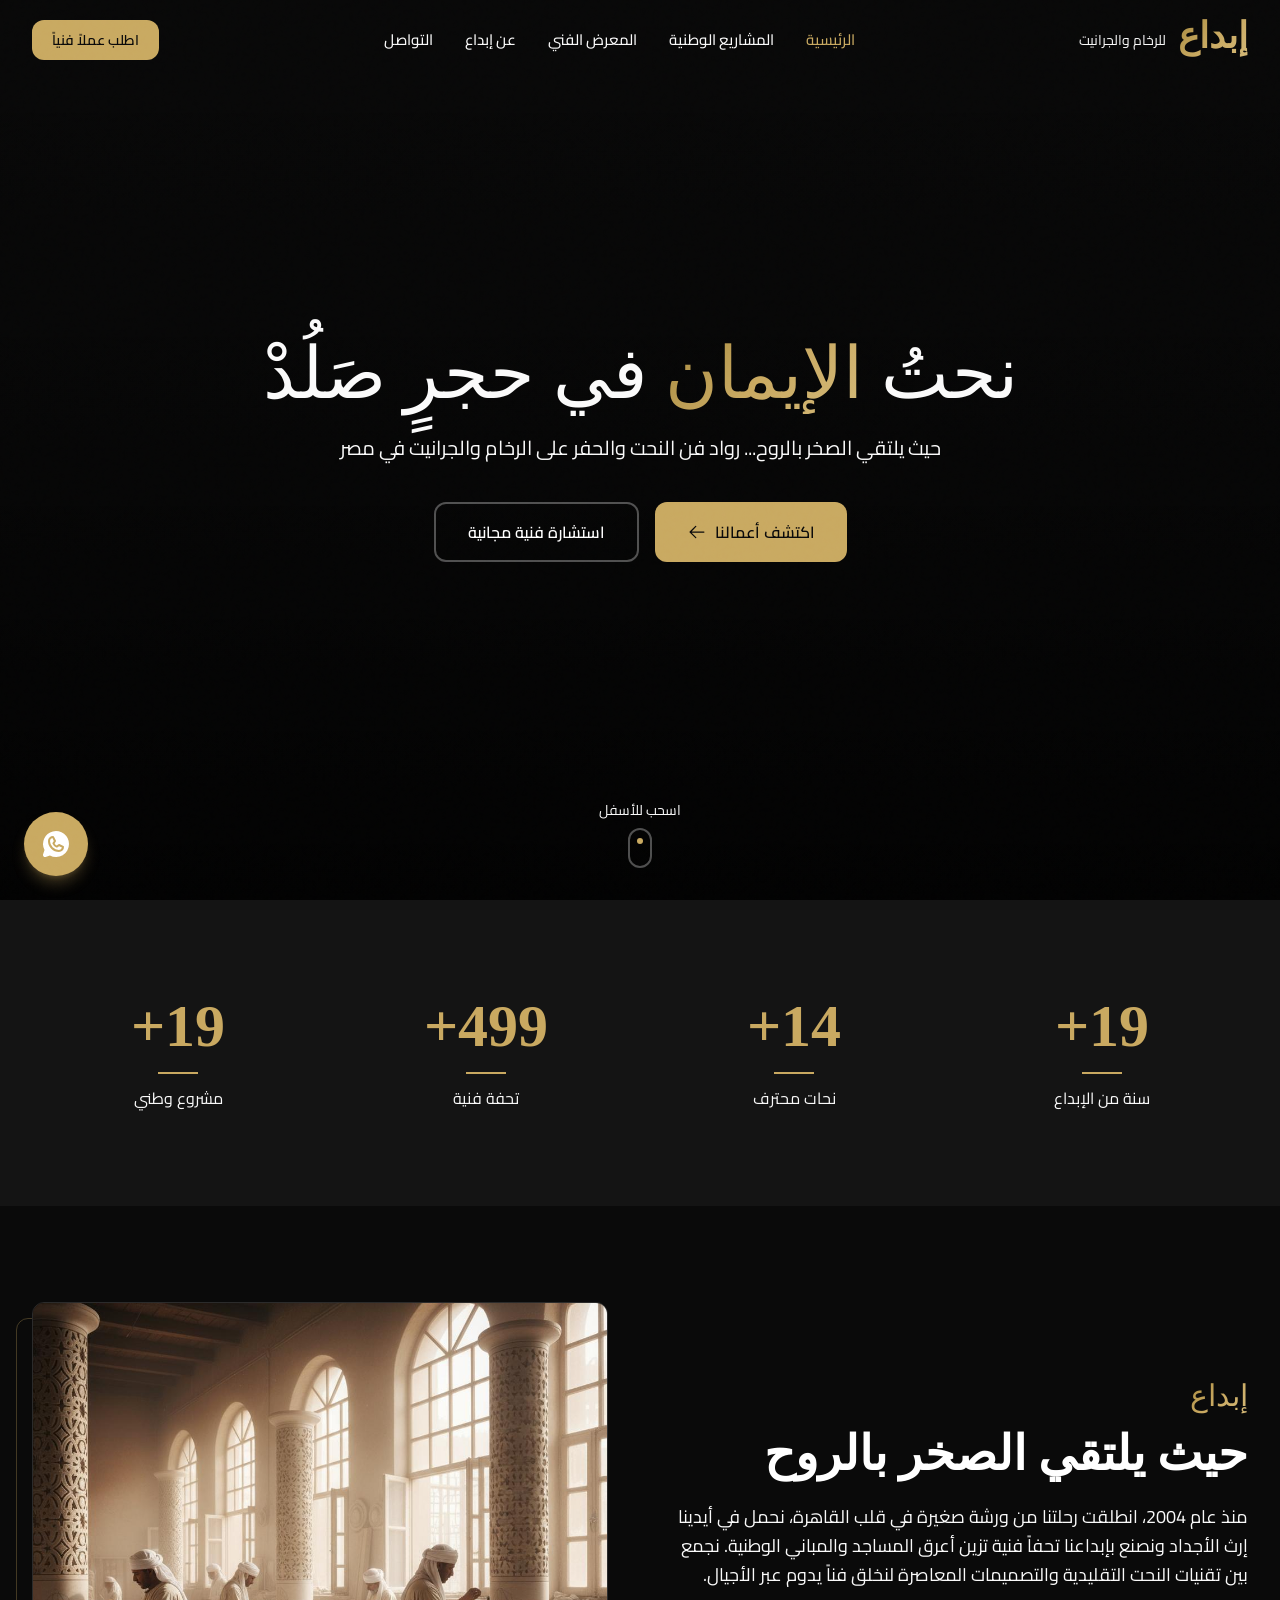
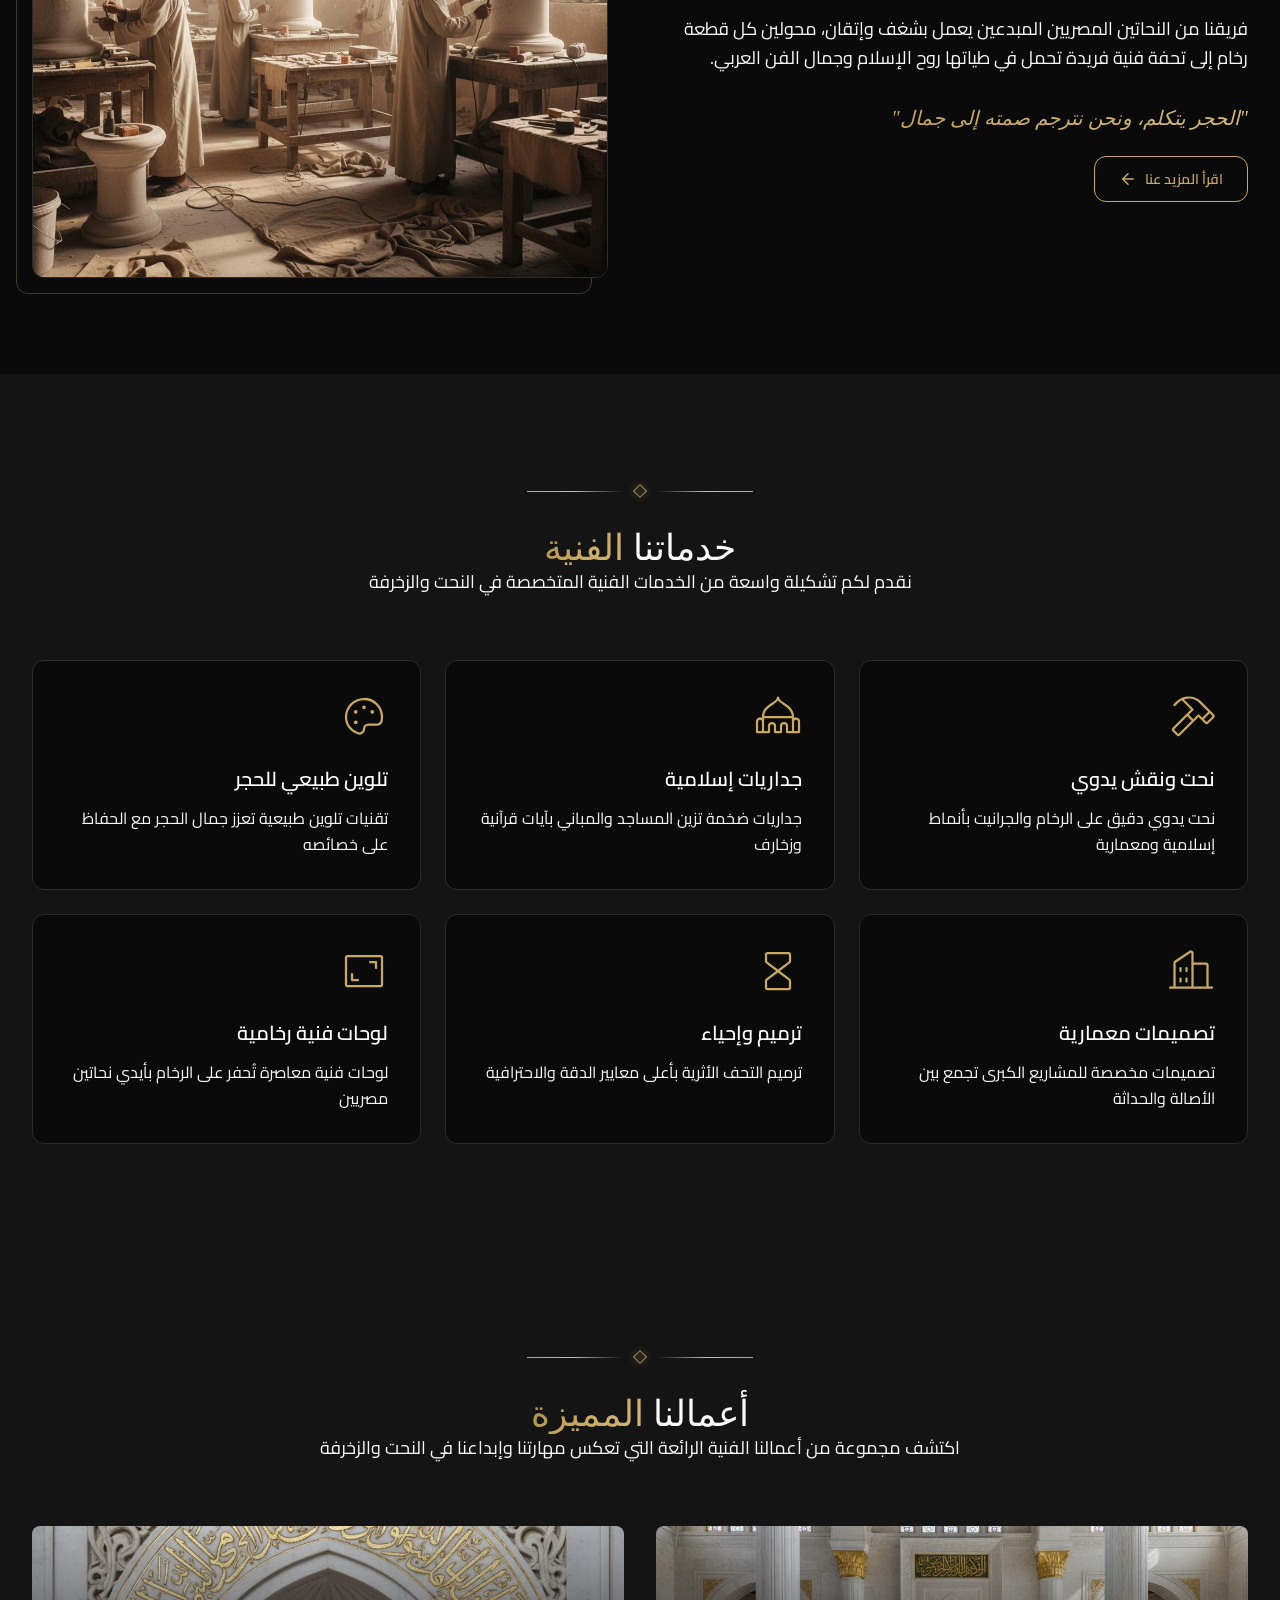
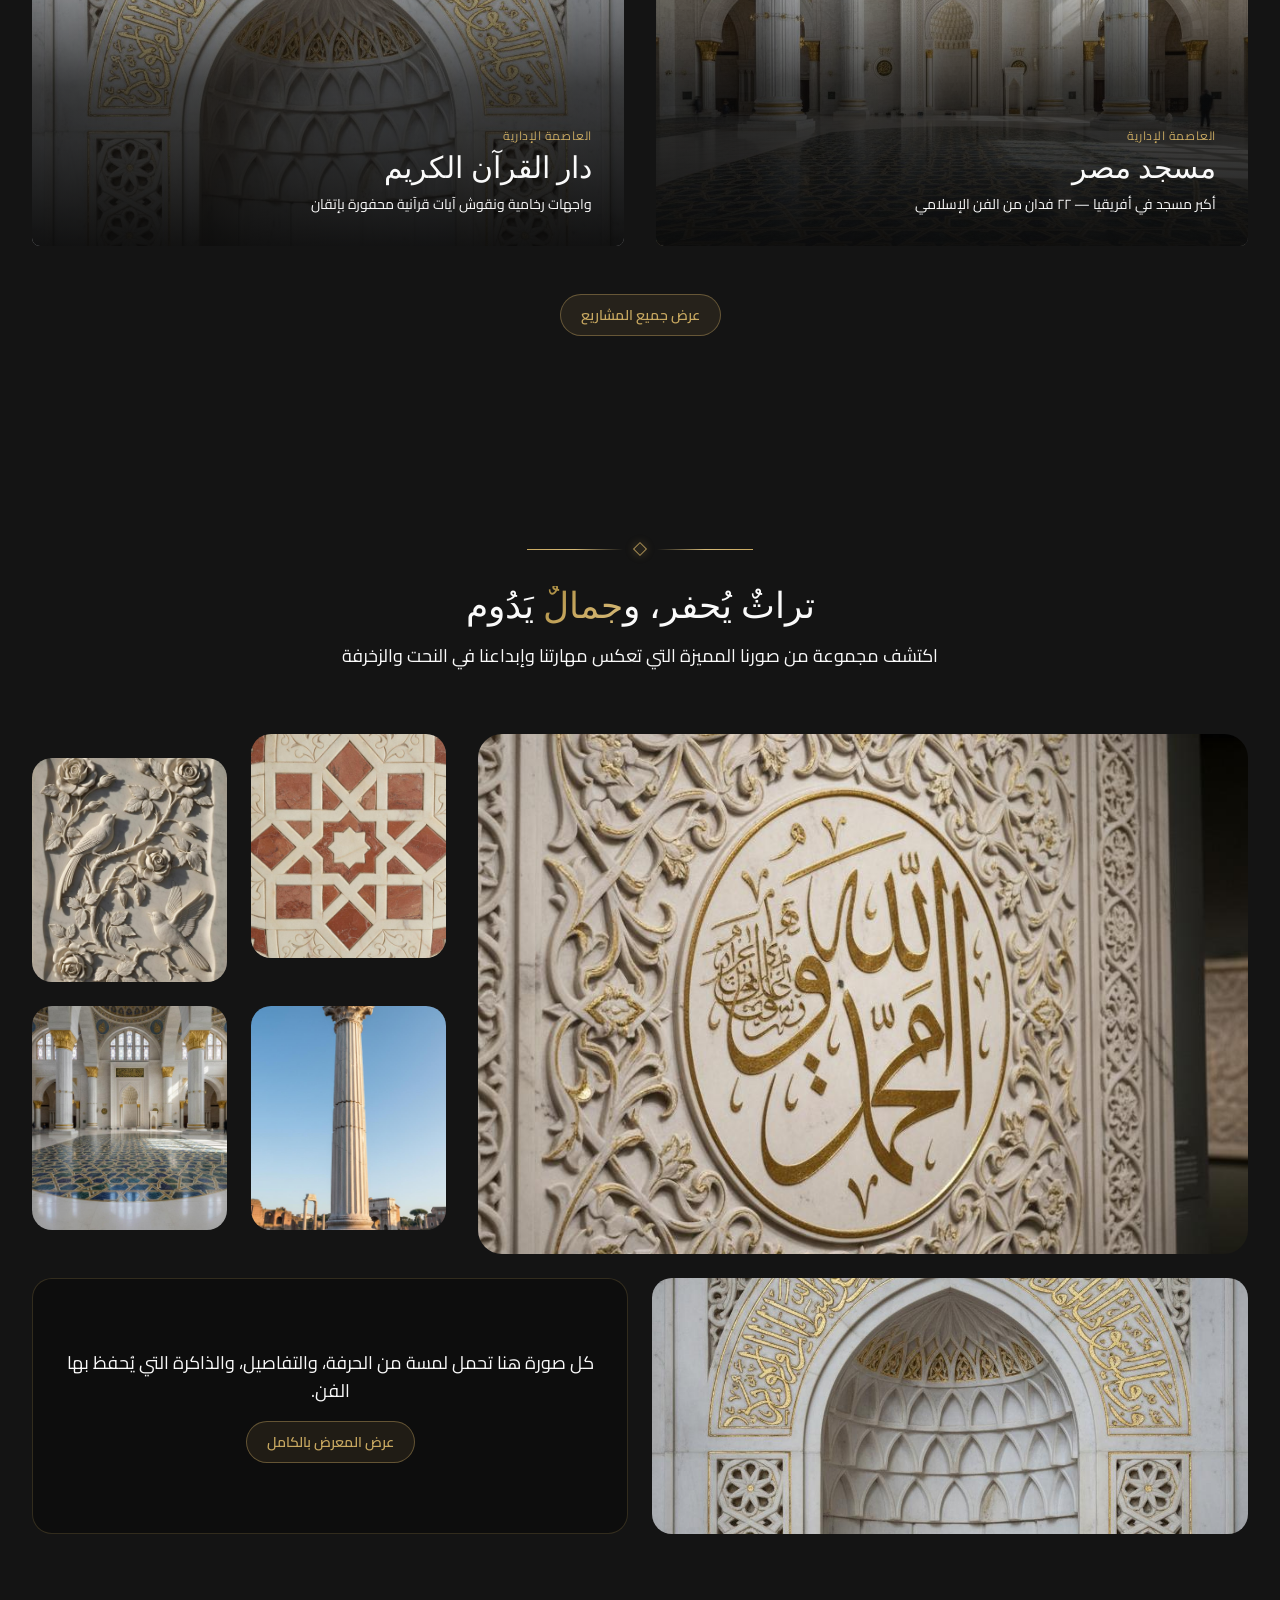
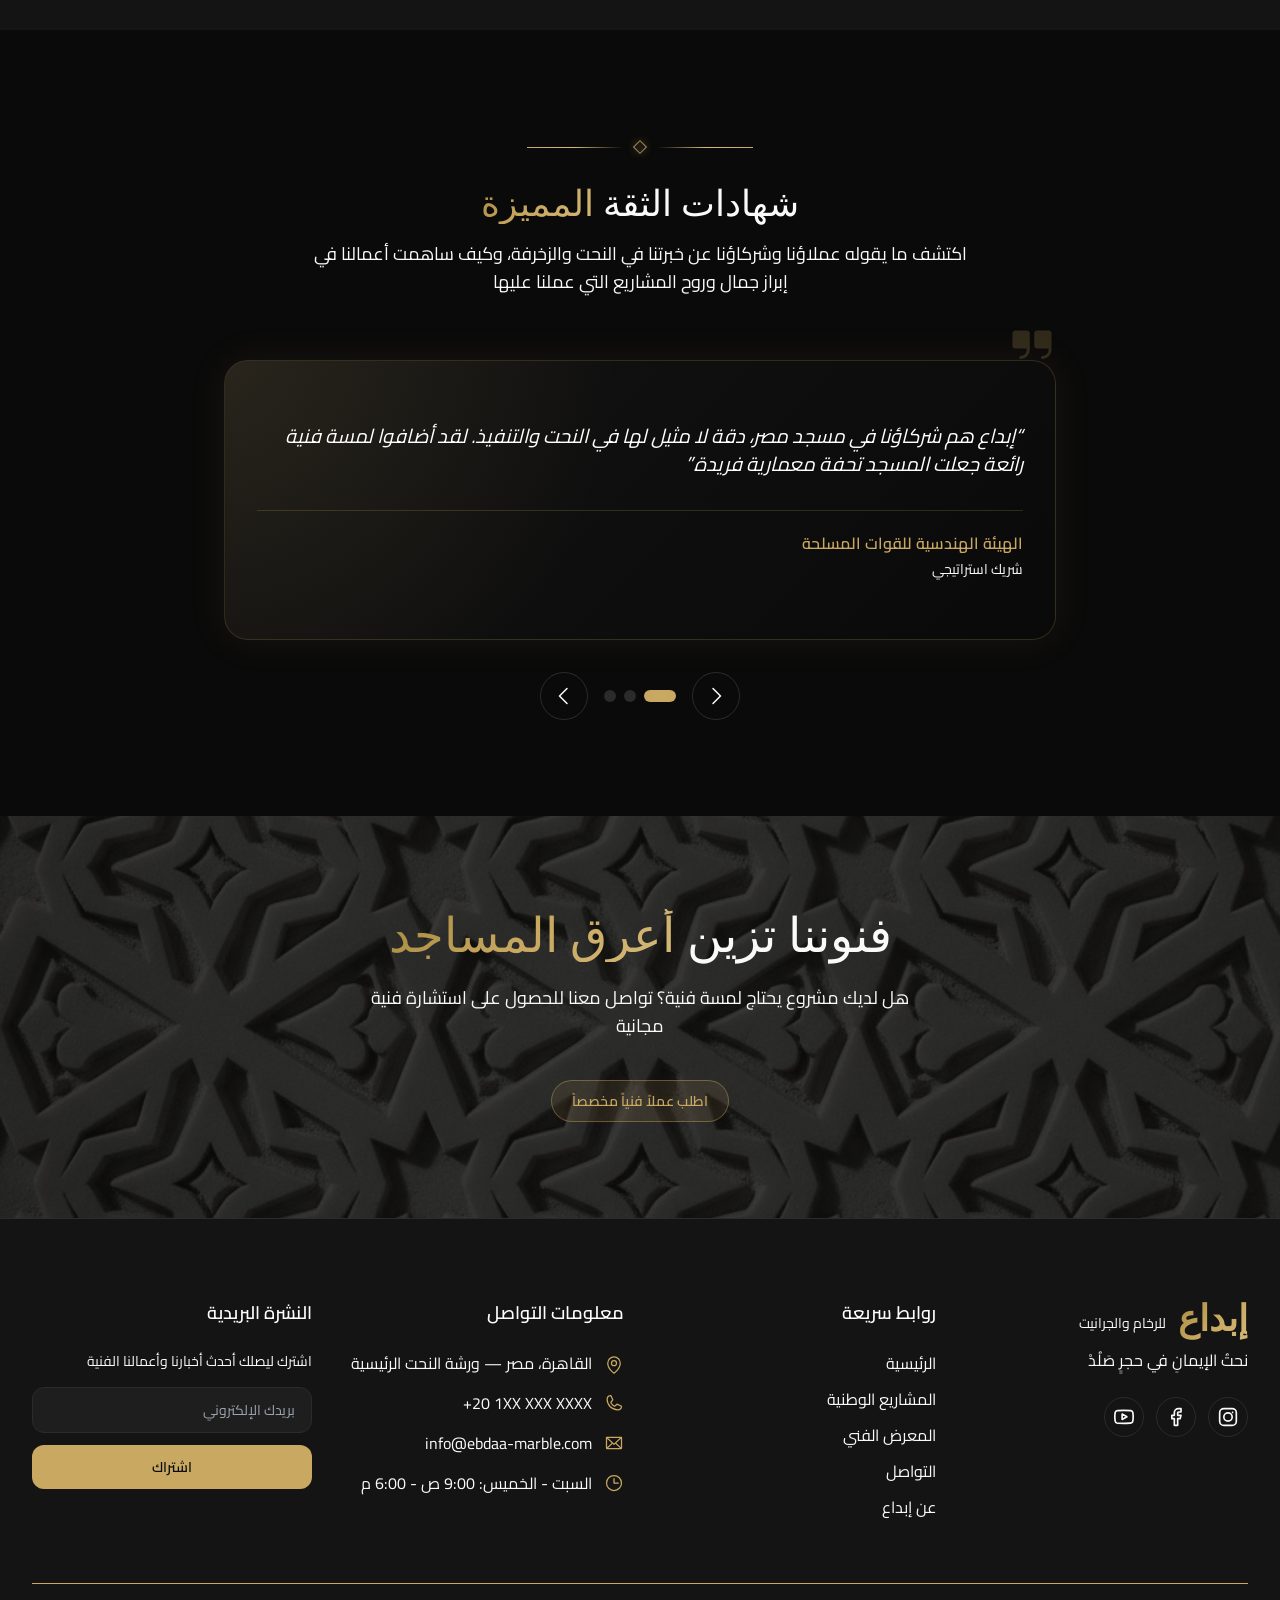
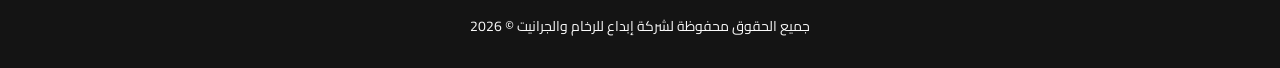
==== commit 979e1e5b: "fix all" ====
--- a/index.html
+++ b/index.html
@@ -12,12 +12,12 @@
     <link rel="preconnect" href="https://fonts.googleapis.com">
     <link rel="preconnect" href="https://fonts.gstatic.com" crossorigin>
     <link href="https://fonts.googleapis.com/css2?family=Amiri:wght@400;700&family=Cairo:wght@300;400;600;700&family=Cinzel:wght@400;600;700&family=Inter:wght@300;400;500;600&display=swap" rel="stylesheet">
-    <script type="module" crossorigin src="./assets/main-Cwa72Zk-.js"></script>
-    <link rel="modulepreload" crossorigin href="./assets/PageLayout-BzYk-iTf.js">
-    <link rel="modulepreload" crossorigin href="./assets/ArrowLeft.es-CbP-D6Eh.js">
-    <link rel="modulepreload" crossorigin href="./assets/GoldenDivider-klcmyWRc.js">
-    <link rel="modulepreload" crossorigin href="./assets/CaretRight.es-BcGDsYxz.js">
-    <link rel="stylesheet" crossorigin href="./assets/PageLayout-C2unt7oj.css">
+    <script type="module" crossorigin src="./assets/main-CO81PmDk.js"></script>
+    <link rel="modulepreload" crossorigin href="./assets/PageLayout-C6RXl8Q8.js">
+    <link rel="modulepreload" crossorigin href="./assets/ArrowLeft.es-DDLUrsoU.js">
+    <link rel="modulepreload" crossorigin href="./assets/CaretRight.es-B2ydFdKb.js">
+    <link rel="modulepreload" crossorigin href="./assets/GoldenDivider-cGyBAVF0.js">
+    <link rel="stylesheet" crossorigin href="./assets/PageLayout-iJEYNn6P.css">
   </head>
   <body class="bg-[#0A0A0A] text-[#FAFAFA]">
     <div id="root"></div>
--- a/assets/PageLayout-iJEYNn6P.css
+++ b/assets/PageLayout-iJEYNn6P.css
@@ -0,0 +1 @@
+*,:before,:after{--tw-border-spacing-x: 0;--tw-border-spacing-y: 0;--tw-translate-x: 0;--tw-translate-y: 0;--tw-rotate: 0;--tw-skew-x: 0;--tw-skew-y: 0;--tw-scale-x: 1;--tw-scale-y: 1;--tw-pan-x: ;--tw-pan-y: ;--tw-pinch-zoom: ;--tw-scroll-snap-strictness: proximity;--tw-gradient-from-position: ;--tw-gradient-via-position: ;--tw-gradient-to-position: ;--tw-ordinal: ;--tw-slashed-zero: ;--tw-numeric-figure: ;--tw-numeric-spacing: ;--tw-numeric-fraction: ;--tw-ring-inset: ;--tw-ring-offset-width: 0px;--tw-ring-offset-color: #fff;--tw-ring-color: rgb(59 130 246 / .5);--tw-ring-offset-shadow: 0 0 #0000;--tw-ring-shadow: 0 0 #0000;--tw-shadow: 0 0 #0000;--tw-shadow-colored: 0 0 #0000;--tw-blur: ;--tw-brightness: ;--tw-contrast: ;--tw-grayscale: ;--tw-hue-rotate: ;--tw-invert: ;--tw-saturate: ;--tw-sepia: ;--tw-drop-shadow: ;--tw-backdrop-blur: ;--tw-backdrop-brightness: ;--tw-backdrop-contrast: ;--tw-backdrop-grayscale: ;--tw-backdrop-hue-rotate: ;--tw-backdrop-invert: ;--tw-backdrop-opacity: ;--tw-backdrop-saturate: ;--tw-backdrop-sepia: ;--tw-contain-size: ;--tw-contain-layout: ;--tw-contain-paint: ;--tw-contain-style: }::backdrop{--tw-border-spacing-x: 0;--tw-border-spacing-y: 0;--tw-translate-x: 0;--tw-translate-y: 0;--tw-rotate: 0;--tw-skew-x: 0;--tw-skew-y: 0;--tw-scale-x: 1;--tw-scale-y: 1;--tw-pan-x: ;--tw-pan-y: ;--tw-pinch-zoom: ;--tw-scroll-snap-strictness: proximity;--tw-gradient-from-position: ;--tw-gradient-via-position: ;--tw-gradient-to-position: ;--tw-ordinal: ;--tw-slashed-zero: ;--tw-numeric-figure: ;--tw-numeric-spacing: ;--tw-numeric-fraction: ;--tw-ring-inset: ;--tw-ring-offset-width: 0px;--tw-ring-offset-color: #fff;--tw-ring-color: rgb(59 130 246 / .5);--tw-ring-offset-shadow: 0 0 #0000;--tw-ring-shadow: 0 0 #0000;--tw-shadow: 0 0 #0000;--tw-shadow-colored: 0 0 #0000;--tw-blur: ;--tw-brightness: ;--tw-contrast: ;--tw-grayscale: ;--tw-hue-rotate: ;--tw-invert: ;--tw-saturate: ;--tw-sepia: ;--tw-drop-shadow: ;--tw-backdrop-blur: ;--tw-backdrop-brightness: ;--tw-backdrop-contrast: ;--tw-backdrop-grayscale: ;--tw-backdrop-hue-rotate: ;--tw-backdrop-invert: ;--tw-backdrop-opacity: ;--tw-backdrop-saturate: ;--tw-backdrop-sepia: ;--tw-contain-size: ;--tw-contain-layout: ;--tw-contain-paint: ;--tw-contain-style: }*,:before,:after{box-sizing:border-box;border-width:0;border-style:solid;border-color:#e5e7eb}:before,:after{--tw-content: ""}html,:host{line-height:1.5;-webkit-text-size-adjust:100%;-moz-tab-size:4;-o-tab-size:4;tab-size:4;font-family:ui-sans-serif,system-ui,sans-serif,"Apple Color Emoji","Segoe UI Emoji",Segoe UI Symbol,"Noto Color Emoji";font-feature-settings:normal;font-variation-settings:normal;-webkit-tap-highlight-color:transparent}body{margin:0;line-height:inherit}hr{height:0;color:inherit;border-top-width:1px}abbr:where([title]){-webkit-text-decoration:underline dotted;text-decoration:underline dotted}h1,h2,h3,h4,h5,h6{font-size:inherit;font-weight:inherit}a{color:inherit;text-decoration:inherit}b,strong{font-weight:bolder}code,kbd,samp,pre{font-family:ui-monospace,SFMono-Regular,Menlo,Monaco,Consolas,Liberation Mono,Courier New,monospace;font-feature-settings:normal;font-variation-settings:normal;font-size:1em}small{font-size:80%}sub,sup{font-size:75%;line-height:0;position:relative;vertical-align:baseline}sub{bottom:-.25em}sup{top:-.5em}table{text-indent:0;border-color:inherit;border-collapse:collapse}button,input,optgroup,select,textarea{font-family:inherit;font-feature-settings:inherit;font-variation-settings:inherit;font-size:100%;font-weight:inherit;line-height:inherit;letter-spacing:inherit;color:inherit;margin:0;padding:0}button,select{text-transform:none}button,input:where([type=button]),input:where([type=reset]),input:where([type=submit]){-webkit-appearance:button;background-color:transparent;background-image:none}:-moz-focusring{outline:auto}:-moz-ui-invalid{box-shadow:none}progress{vertical-align:baseline}::-webkit-inner-spin-button,::-webkit-outer-spin-button{height:auto}[type=search]{-webkit-appearance:textfield;outline-offset:-2px}::-webkit-search-decoration{-webkit-appearance:none}::-webkit-file-upload-button{-webkit-appearance:button;font:inherit}summary{display:list-item}blockquote,dl,dd,h1,h2,h3,h4,h5,h6,hr,figure,p,pre{margin:0}fieldset{margin:0;padding:0}legend{padding:0}ol,ul,menu{list-style:none;margin:0;padding:0}dialog{padding:0}textarea{resize:vertical}input::-moz-placeholder,textarea::-moz-placeholder{opacity:1;color:#9ca3af}input::placeholder,textarea::placeholder{opacity:1;color:#9ca3af}button,[role=button]{cursor:pointer}:disabled{cursor:default}img,svg,video,canvas,audio,iframe,embed,object{display:block;vertical-align:middle}img,video{max-width:100%;height:auto}[hidden]:where(:not([hidden=until-found])){display:none}:root{--bg-primary: #0A0A0A;--bg-secondary: #141414;--bg-tertiary: #1E1E1E;--gold-primary: #C9A961;--gold-light: #D4B978;--gold-dark: #A6893F;--text-primary: #FAFAFA;--text-secondary: #A1A1A1;--text-muted: #6B6B6B;--copper: #B87333;--border-color: #2B2B2B;--border-light: #3A3A3A;--radius: .75rem;--background: 0 0% 4%;--foreground: 0 0% 98%;--card: 0 0% 8%;--card-foreground: 0 0% 98%;--popover: 0 0% 8%;--popover-foreground: 0 0% 98%;--primary: 43 44% 58%;--primary-foreground: 0 0% 4%;--secondary: 0 0% 12%;--secondary-foreground: 0 0% 98%;--muted: 0 0% 12%;--muted-foreground: 0 0% 63%;--accent: 0 0% 12%;--accent-foreground: 0 0% 98%;--destructive: 0 84% 60%;--destructive-foreground: 0 0% 98%;--border: 0 0% 17%;--input: 0 0% 17%;--ring: 43 44% 58%;--chart-1: 43 44% 58%;--chart-2: 30 52% 46%;--chart-3: 27 73% 47%;--chart-4: 0 0% 63%;--chart-5: 0 0% 40%}html{scroll-behavior:smooth;direction:rtl}body{font-family:Cairo,sans-serif;background-color:var(--bg-primary);color:var(--text-primary);overflow-x:hidden;-webkit-font-smoothing:antialiased;-moz-osx-font-smoothing:grayscale}body:before{content:"";position:fixed;inset:0;background-image:url("data:image/svg+xml,%3Csvg viewBox='0 0 256 256' xmlns='http://www.w3.org/2000/svg'%3E%3Cfilter id='noise'%3E%3CfeTurbulence type='fractalNoise' baseFrequency='0.65' numOctaves='3' stitchTiles='stitch'/%3E%3C/filter%3E%3Crect width='100%25' height='100%25' filter='url(%23noise)'/%3E%3C/svg%3E");opacity:.03;pointer-events:none;z-index:9999;mix-blend-mode:overlay}::-moz-selection{background-color:#c9a9614d;color:var(--text-primary)}::selection{background-color:#c9a9614d;color:var(--text-primary)}::-webkit-scrollbar{width:8px}::-webkit-scrollbar-track{background:var(--bg-primary)}::-webkit-scrollbar-thumb{background:var(--border-color);border-radius:4px}::-webkit-scrollbar-thumb:hover{background:var(--gold-dark)}.gold-text-gradient{background:linear-gradient(135deg,var(--gold-dark),var(--gold-primary),var(--gold-light));-webkit-background-clip:text;-webkit-text-fill-color:transparent;background-clip:text}.glass-effect{background:#141414cc;backdrop-filter:blur(10px);-webkit-backdrop-filter:blur(10px)}.section-padding{padding-top:6rem;padding-bottom:6rem}@media(max-width:768px){.section-padding{padding-top:4rem;padding-bottom:4rem}}.reveal.visible{opacity:1;transform:translateY(0)}.sr-only{position:absolute;width:1px;height:1px;padding:0;margin:-1px;overflow:hidden;clip:rect(0,0,0,0);white-space:nowrap;border-width:0}.pointer-events-none{pointer-events:none}.visible{visibility:visible}.invisible{visibility:hidden}.fixed{position:fixed}.absolute{position:absolute}.relative{position:relative}.sticky{position:sticky}.inset-0{inset:0}.inset-x-0{left:0;right:0}.inset-y-0{top:0;bottom:0}.-bottom-12{bottom:-3rem}.-bottom-4{bottom:-1rem}.-left-12{left:-3rem}.-left-4{left:-1rem}.-right-12{right:-3rem}.-top-10{top:-2.5rem}.-top-12{top:-3rem}.bottom-0{bottom:0}.bottom-4{bottom:1rem}.bottom-6{bottom:1.5rem}.bottom-8{bottom:2rem}.left-0{left:0}.left-1\/2{left:50%}.left-2{left:.5rem}.left-4{left:1rem}.left-6{left:1.5rem}.left-\[50\%\]{left:50%}.right-0{right:0}.right-1{right:.25rem}.right-2{right:.5rem}.right-3{right:.75rem}.right-4{right:1rem}.right-6{right:1.5rem}.top-0{top:0}.top-1\.5{top:.375rem}.top-1\/2{top:50%}.top-3{top:.75rem}.top-3\.5{top:.875rem}.top-4{top:1rem}.top-6{top:1.5rem}.top-\[1px\]{top:1px}.top-\[50\%\]{top:50%}.top-\[60\%\]{top:60%}.top-full{top:100%}.isolate{isolation:isolate}.-z-10{z-index:-10}.z-10{z-index:10}.z-20{z-index:20}.z-40{z-index:40}.z-50{z-index:50}.z-\[100\]{z-index:100}.z-\[1\]{z-index:1}.order-first{order:-9999}.order-last{order:9999}.col-start-2{grid-column-start:2}.row-span-2{grid-row:span 2 / span 2}.row-start-1{grid-row-start:1}.\!m-0{margin:0!important}.-mx-1{margin-left:-.25rem;margin-right:-.25rem}.-my-2{margin-top:-.5rem;margin-bottom:-.5rem}.mx-2{margin-left:.5rem;margin-right:.5rem}.mx-3\.5{margin-left:.875rem;margin-right:.875rem}.mx-auto{margin-left:auto;margin-right:auto}.my-0{margin-top:0;margin-bottom:0}.my-0\.5{margin-top:.125rem;margin-bottom:.125rem}.my-1{margin-top:.25rem;margin-bottom:.25rem}.-ml-4{margin-left:-1rem}.-mt-4{margin-top:-1rem}.mb-10{margin-bottom:2.5rem}.mb-12{margin-bottom:3rem}.mb-16{margin-bottom:4rem}.mb-2{margin-bottom:.5rem}.mb-3{margin-bottom:.75rem}.mb-4{margin-bottom:1rem}.mb-6{margin-bottom:1.5rem}.mb-8{margin-bottom:2rem}.ml-1{margin-left:.25rem}.ml-4{margin-left:1rem}.ml-auto{margin-left:auto}.mr-2{margin-right:.5rem}.mt-1{margin-top:.25rem}.mt-1\.5{margin-top:.375rem}.mt-12{margin-top:3rem}.mt-16{margin-top:4rem}.mt-2{margin-top:.5rem}.mt-3{margin-top:.75rem}.mt-4{margin-top:1rem}.mt-8{margin-top:2rem}.mt-auto{margin-top:auto}.line-clamp-1{overflow:hidden;display:-webkit-box;-webkit-box-orient:vertical;-webkit-line-clamp:1}.line-clamp-2{overflow:hidden;display:-webkit-box;-webkit-box-orient:vertical;-webkit-line-clamp:2}.block{display:block}.inline-block{display:inline-block}.flex{display:flex}.inline-flex{display:inline-flex}.table{display:table}.table-caption{display:table-caption}.table-cell{display:table-cell}.table-row{display:table-row}.grid{display:grid}.hidden{display:none}.aspect-\[16\/10\]{aspect-ratio:16/10}.aspect-square{aspect-ratio:1 / 1}.aspect-video{aspect-ratio:16 / 9}.size-10{width:2.5rem;height:2.5rem}.size-2{width:.5rem;height:.5rem}.size-2\.5{width:.625rem;height:.625rem}.size-3{width:.75rem;height:.75rem}.size-3\.5{width:.875rem;height:.875rem}.size-4{width:1rem;height:1rem}.size-6{width:1.5rem;height:1.5rem}.size-7{width:1.75rem;height:1.75rem}.size-8{width:2rem;height:2rem}.size-9{width:2.25rem;height:2.25rem}.size-auto{width:auto;height:auto}.size-full{width:100%;height:100%}.h-0\.5{height:.125rem}.h-1\.5{height:.375rem}.h-10{height:2.5rem}.h-12{height:3rem}.h-14{height:3.5rem}.h-16{height:4rem}.h-2{height:.5rem}.h-2\.5{height:.625rem}.h-20{height:5rem}.h-3{height:.75rem}.h-32{height:8rem}.h-4{height:1rem}.h-48{height:12rem}.h-5{height:1.25rem}.h-56{height:14rem}.h-6{height:1.5rem}.h-64{height:16rem}.h-7{height:1.75rem}.h-8{height:2rem}.h-80{height:20rem}.h-9{height:2.25rem}.h-\[1\.15rem\]{height:1.15rem}.h-\[1px\]{height:1px}.h-\[420px\]{height:420px}.h-\[calc\(100\%-1px\)\]{height:calc(100% - 1px)}.h-\[var\(--radix-navigation-menu-viewport-height\)\]{height:var(--radix-navigation-menu-viewport-height)}.h-\[var\(--radix-select-trigger-height\)\]{height:var(--radix-select-trigger-height)}.h-auto{height:auto}.h-full{height:100%}.h-px{height:1px}.h-svh{height:100svh}.max-h-\[300px\]{max-height:300px}.max-h-\[80vh\]{max-height:80vh}.max-h-\[85vh\]{max-height:85vh}.min-h-0{min-height:0px}.min-h-16{min-height:4rem}.min-h-4{min-height:1rem}.min-h-\[280px\]{min-height:280px}.min-h-\[50vh\]{min-height:50vh}.min-h-\[60vh\]{min-height:60vh}.min-h-screen{min-height:100vh}.min-h-svh{min-height:100svh}.w-0{width:0px}.w-1{width:.25rem}.w-1\.5{width:.375rem}.w-10{width:2.5rem}.w-12{width:3rem}.w-16{width:4rem}.w-2{width:.5rem}.w-2\.5{width:.625rem}.w-20{width:5rem}.w-24{width:6rem}.w-3{width:.75rem}.w-3\/4{width:75%}.w-32{width:8rem}.w-4{width:1rem}.w-48{width:12rem}.w-5{width:1.25rem}.w-6{width:1.5rem}.w-64{width:16rem}.w-72{width:18rem}.w-8{width:2rem}.w-9{width:2.25rem}.w-\[100px\]{width:100px}.w-auto{width:auto}.w-fit{width:-moz-fit-content;width:fit-content}.w-full{width:100%}.w-max{width:-moz-max-content;width:max-content}.w-px{width:1px}.min-w-0{min-width:0px}.min-w-10{min-width:2.5rem}.min-w-5{min-width:1.25rem}.min-w-8{min-width:2rem}.min-w-9{min-width:2.25rem}.min-w-\[100px\]{min-width:100px}.min-w-\[12rem\]{min-width:12rem}.min-w-\[8rem\]{min-width:8rem}.min-w-\[var\(--radix-select-trigger-width\)\]{min-width:var(--radix-select-trigger-width)}.max-w-24{max-width:6rem}.max-w-2xl{max-width:42rem}.max-w-3xl{max-width:48rem}.max-w-4xl{max-width:56rem}.max-w-5xl{max-width:64rem}.max-w-7xl{max-width:80rem}.max-w-\[90vw\]{max-width:90vw}.max-w-\[calc\(100\%-2rem\)\]{max-width:calc(100% - 2rem)}.max-w-full{max-width:100%}.max-w-max{max-width:-moz-max-content;max-width:max-content}.max-w-md{max-width:28rem}.max-w-sm{max-width:24rem}.max-w-xl{max-width:36rem}.flex-1{flex:1 1 0%}.flex-shrink-0,.shrink-0{flex-shrink:0}.grow{flex-grow:1}.grow-0{flex-grow:0}.basis-full{flex-basis:100%}.caption-bottom{caption-side:bottom}.border-collapse{border-collapse:collapse}.-translate-x-1\/2{--tw-translate-x: -50%;transform:translate(var(--tw-translate-x),var(--tw-translate-y)) rotate(var(--tw-rotate)) skew(var(--tw-skew-x)) skewY(var(--tw-skew-y)) scaleX(var(--tw-scale-x)) scaleY(var(--tw-scale-y))}.-translate-x-px{--tw-translate-x: -1px;transform:translate(var(--tw-translate-x),var(--tw-translate-y)) rotate(var(--tw-rotate)) skew(var(--tw-skew-x)) skewY(var(--tw-skew-y)) scaleX(var(--tw-scale-x)) scaleY(var(--tw-scale-y))}.-translate-y-1\/2{--tw-translate-y: -50%;transform:translate(var(--tw-translate-x),var(--tw-translate-y)) rotate(var(--tw-rotate)) skew(var(--tw-skew-x)) skewY(var(--tw-skew-y)) scaleX(var(--tw-scale-x)) scaleY(var(--tw-scale-y))}.translate-x-0{--tw-translate-x: 0px;transform:translate(var(--tw-translate-x),var(--tw-translate-y)) rotate(var(--tw-rotate)) skew(var(--tw-skew-x)) skewY(var(--tw-skew-y)) scaleX(var(--tw-scale-x)) scaleY(var(--tw-scale-y))}.translate-x-\[-50\%\]{--tw-translate-x: -50%;transform:translate(var(--tw-translate-x),var(--tw-translate-y)) rotate(var(--tw-rotate)) skew(var(--tw-skew-x)) skewY(var(--tw-skew-y)) scaleX(var(--tw-scale-x)) scaleY(var(--tw-scale-y))}.translate-x-full{--tw-translate-x: 100%;transform:translate(var(--tw-translate-x),var(--tw-translate-y)) rotate(var(--tw-rotate)) skew(var(--tw-skew-x)) skewY(var(--tw-skew-y)) scaleX(var(--tw-scale-x)) scaleY(var(--tw-scale-y))}.translate-x-px{--tw-translate-x: 1px;transform:translate(var(--tw-translate-x),var(--tw-translate-y)) rotate(var(--tw-rotate)) skew(var(--tw-skew-x)) skewY(var(--tw-skew-y)) scaleX(var(--tw-scale-x)) scaleY(var(--tw-scale-y))}.translate-y-0{--tw-translate-y: 0px;transform:translate(var(--tw-translate-x),var(--tw-translate-y)) rotate(var(--tw-rotate)) skew(var(--tw-skew-x)) skewY(var(--tw-skew-y)) scaleX(var(--tw-scale-x)) scaleY(var(--tw-scale-y))}.translate-y-0\.5{--tw-translate-y: .125rem;transform:translate(var(--tw-translate-x),var(--tw-translate-y)) rotate(var(--tw-rotate)) skew(var(--tw-skew-x)) skewY(var(--tw-skew-y)) scaleX(var(--tw-scale-x)) scaleY(var(--tw-scale-y))}.translate-y-10{--tw-translate-y: 2.5rem;transform:translate(var(--tw-translate-x),var(--tw-translate-y)) rotate(var(--tw-rotate)) skew(var(--tw-skew-x)) skewY(var(--tw-skew-y)) scaleX(var(--tw-scale-x)) scaleY(var(--tw-scale-y))}.translate-y-\[-50\%\]{--tw-translate-y: -50%;transform:translate(var(--tw-translate-x),var(--tw-translate-y)) rotate(var(--tw-rotate)) skew(var(--tw-skew-x)) skewY(var(--tw-skew-y)) scaleX(var(--tw-scale-x)) scaleY(var(--tw-scale-y))}.translate-y-\[calc\(-50\%_-_2px\)\]{--tw-translate-y: calc(-50% - 2px) ;transform:translate(var(--tw-translate-x),var(--tw-translate-y)) rotate(var(--tw-rotate)) skew(var(--tw-skew-x)) skewY(var(--tw-skew-y)) scaleX(var(--tw-scale-x)) scaleY(var(--tw-scale-y))}.rotate-45{--tw-rotate: 45deg;transform:translate(var(--tw-translate-x),var(--tw-translate-y)) rotate(var(--tw-rotate)) skew(var(--tw-skew-x)) skewY(var(--tw-skew-y)) scaleX(var(--tw-scale-x)) scaleY(var(--tw-scale-y))}.rotate-90{--tw-rotate: 90deg;transform:translate(var(--tw-translate-x),var(--tw-translate-y)) rotate(var(--tw-rotate)) skew(var(--tw-skew-x)) skewY(var(--tw-skew-y)) scaleX(var(--tw-scale-x)) scaleY(var(--tw-scale-y))}.transform{transform:translate(var(--tw-translate-x),var(--tw-translate-y)) rotate(var(--tw-rotate)) skew(var(--tw-skew-x)) skewY(var(--tw-skew-y)) scaleX(var(--tw-scale-x)) scaleY(var(--tw-scale-y))}@keyframes bounce{0%,to{transform:translateY(-25%);animation-timing-function:cubic-bezier(.8,0,1,1)}50%{transform:none;animation-timing-function:cubic-bezier(0,0,.2,1)}}.animate-bounce{animation:bounce 1s infinite}@keyframes pulse{50%{opacity:.5}}.animate-pulse{animation:pulse 2s cubic-bezier(.4,0,.6,1) infinite}@keyframes spin{to{transform:rotate(360deg)}}.animate-spin{animation:spin 1s linear infinite}.cursor-col-resize{cursor:col-resize}.cursor-default{cursor:default}.cursor-pointer{cursor:pointer}.cursor-text{cursor:text}.cursor-zoom-in{cursor:zoom-in}.touch-none{touch-action:none}.select-none{-webkit-user-select:none;-moz-user-select:none;user-select:none}.resize-none{resize:none}.scroll-my-1{scroll-margin-top:.25rem;scroll-margin-bottom:.25rem}.scroll-py-1{scroll-padding-top:.25rem;scroll-padding-bottom:.25rem}.list-disc{list-style-type:disc}.list-none{list-style-type:none}.appearance-none{-webkit-appearance:none;-moz-appearance:none;appearance:none}.columns-1{-moz-columns:1;columns:1}.break-inside-avoid{-moz-column-break-inside:avoid;break-inside:avoid}.auto-rows-min{grid-auto-rows:min-content}.grid-cols-1{grid-template-columns:repeat(1,minmax(0,1fr))}.grid-cols-2{grid-template-columns:repeat(2,minmax(0,1fr))}.grid-cols-\[0_1fr\]{grid-template-columns:0 1fr}.grid-rows-\[auto_auto\]{grid-template-rows:auto auto}.flex-row{flex-direction:row}.flex-col{flex-direction:column}.flex-col-reverse{flex-direction:column-reverse}.flex-wrap{flex-wrap:wrap}.place-content-center{place-content:center}.items-start{align-items:flex-start}.items-end{align-items:flex-end}.items-center{align-items:center}.items-stretch{align-items:stretch}.justify-start{justify-content:flex-start}.justify-center{justify-content:center}.justify-between{justify-content:space-between}.justify-items-start{justify-items:start}.gap-0{gap:0px}.gap-0\.5{gap:.125rem}.gap-1{gap:.25rem}.gap-1\.5{gap:.375rem}.gap-10{gap:2.5rem}.gap-12{gap:3rem}.gap-2{gap:.5rem}.gap-2\.5{gap:.625rem}.gap-3{gap:.75rem}.gap-4{gap:1rem}.gap-5{gap:1.25rem}.gap-6{gap:1.5rem}.gap-7{gap:1.75rem}.gap-8{gap:2rem}.gap-\[--spacing\(var\(--gap\)\)\]{gap:var(--spacing(var(--gap)))}.gap-y-0\.5{row-gap:.125rem}.space-y-2>:not([hidden])~:not([hidden]){--tw-space-y-reverse: 0;margin-top:calc(.5rem * calc(1 - var(--tw-space-y-reverse)));margin-bottom:calc(.5rem * var(--tw-space-y-reverse))}.space-y-3>:not([hidden])~:not([hidden]){--tw-space-y-reverse: 0;margin-top:calc(.75rem * calc(1 - var(--tw-space-y-reverse)));margin-bottom:calc(.75rem * var(--tw-space-y-reverse))}.space-y-4>:not([hidden])~:not([hidden]){--tw-space-y-reverse: 0;margin-top:calc(1rem * calc(1 - var(--tw-space-y-reverse)));margin-bottom:calc(1rem * var(--tw-space-y-reverse))}.space-y-5>:not([hidden])~:not([hidden]){--tw-space-y-reverse: 0;margin-top:calc(1.25rem * calc(1 - var(--tw-space-y-reverse)));margin-bottom:calc(1.25rem * var(--tw-space-y-reverse))}.space-y-6>:not([hidden])~:not([hidden]){--tw-space-y-reverse: 0;margin-top:calc(1.5rem * calc(1 - var(--tw-space-y-reverse)));margin-bottom:calc(1.5rem * var(--tw-space-y-reverse))}.self-start{align-self:flex-start}.self-stretch{align-self:stretch}.justify-self-end{justify-self:end}.overflow-auto{overflow:auto}.overflow-hidden{overflow:hidden}.overflow-x-auto{overflow-x:auto}.overflow-y-auto{overflow-y:auto}.overflow-x-hidden{overflow-x:hidden}.truncate{overflow:hidden;text-overflow:ellipsis;white-space:nowrap}.whitespace-nowrap{white-space:nowrap}.text-balance{text-wrap:balance}.break-words{overflow-wrap:break-word}.rounded-\[1\.25rem\]{border-radius:1.25rem}.rounded-\[1\.5rem\]{border-radius:1.5rem}.rounded-\[2px\]{border-radius:2px}.rounded-\[4px\]{border-radius:4px}.rounded-\[calc\(var\(--radius\)-5px\)\]{border-radius:calc(var(--radius) - 5px)}.rounded-\[inherit\]{border-radius:inherit}.rounded-full{border-radius:9999px}.rounded-lg{border-radius:var(--radius)}.rounded-md{border-radius:calc(var(--radius) - 2px)}.rounded-none{border-radius:0}.rounded-sm{border-radius:calc(var(--radius) - 4px)}.rounded-xl{border-radius:.75rem}.rounded-l-md{border-top-left-radius:calc(var(--radius) - 2px);border-bottom-left-radius:calc(var(--radius) - 2px)}.rounded-r-md{border-top-right-radius:calc(var(--radius) - 2px);border-bottom-right-radius:calc(var(--radius) - 2px)}.rounded-tl-sm{border-top-left-radius:calc(var(--radius) - 4px)}.border{border-width:1px}.border-0{border-width:0px}.border-2{border-width:2px}.border-\[1\.5px\]{border-width:1.5px}.border-y{border-top-width:1px;border-bottom-width:1px}.border-b{border-bottom-width:1px}.border-b-2{border-bottom-width:2px}.border-l{border-left-width:1px}.border-r{border-right-width:1px}.border-r-0{border-right-width:0px}.border-t{border-top-width:1px}.border-dashed{border-style:dashed}.border-border-custom{--tw-border-opacity: 1;border-color:rgb(43 43 43 / var(--tw-border-opacity, 1))}.border-gold{--tw-border-opacity: 1;border-color:rgb(201 169 97 / var(--tw-border-opacity, 1))}.border-gold\/20{border-color:#c9a96133}.border-gold\/30{border-color:#c9a9614d}.border-gold\/40{border-color:#c9a96166}.border-gold\/80{border-color:#c9a961cc}.border-transparent{border-color:transparent}.border-white\/30{border-color:#ffffff4d}.border-l-transparent{border-left-color:transparent}.border-t-transparent{border-top-color:transparent}.bg-\[\#0A0A0A\]{--tw-bg-opacity: 1;background-color:rgb(10 10 10 / var(--tw-bg-opacity, 1))}.bg-\[\#25D366\]{--tw-bg-opacity: 1;background-color:rgb(37 211 102 / var(--tw-bg-opacity, 1))}.bg-bg-primary{--tw-bg-opacity: 1;background-color:rgb(10 10 10 / var(--tw-bg-opacity, 1))}.bg-bg-primary\/70{background-color:#0a0a0ab3}.bg-bg-secondary{--tw-bg-opacity: 1;background-color:rgb(20 20 20 / var(--tw-bg-opacity, 1))}.bg-bg-tertiary{--tw-bg-opacity: 1;background-color:rgb(30 30 30 / var(--tw-bg-opacity, 1))}.bg-black\/0{background-color:#0000}.bg-black\/50{background-color:#00000080}.bg-black\/60{background-color:#0009}.bg-black\/95{background-color:#000000f2}.bg-border-custom{--tw-bg-opacity: 1;background-color:rgb(43 43 43 / var(--tw-bg-opacity, 1))}.bg-gold{--tw-bg-opacity: 1;background-color:rgb(201 169 97 / var(--tw-bg-opacity, 1))}.bg-gold\/10{background-color:#c9a9611a}.bg-gold\/20{background-color:#c9a96133}.bg-gold\/90{background-color:#c9a961e6}.bg-transparent{background-color:transparent}.bg-white{--tw-bg-opacity: 1;background-color:rgb(255 255 255 / var(--tw-bg-opacity, 1))}.bg-\[linear-gradient\(135deg\,rgba\(20\,20\,20\,0\.95\)\,rgba\(10\,10\,10\,0\.95\)\)\]{background-image:linear-gradient(135deg,#141414f2,#0a0a0af2)}.bg-\[radial-gradient\(circle_at_top_left\,rgba\(201\,169\,97\,0\.12\)\,transparent_45\%\)\]{background-image:radial-gradient(circle at top left,rgba(201,169,97,.12),transparent 45%)}.bg-gradient-to-l{background-image:linear-gradient(to left,var(--tw-gradient-stops))}.bg-gradient-to-r{background-image:linear-gradient(to right,var(--tw-gradient-stops))}.bg-gradient-to-t{background-image:linear-gradient(to top,var(--tw-gradient-stops))}.from-bg-primary\/95{--tw-gradient-from: rgb(10 10 10 / .95) var(--tw-gradient-from-position);--tw-gradient-to: rgb(10 10 10 / 0) var(--tw-gradient-to-position);--tw-gradient-stops: var(--tw-gradient-from), var(--tw-gradient-to)}.from-black\/80{--tw-gradient-from: rgb(0 0 0 / .8) var(--tw-gradient-from-position);--tw-gradient-to: rgb(0 0 0 / 0) var(--tw-gradient-to-position);--tw-gradient-stops: var(--tw-gradient-from), var(--tw-gradient-to)}.from-gold{--tw-gradient-from: #C9A961 var(--tw-gradient-from-position);--tw-gradient-to: rgb(201 169 97 / 0) var(--tw-gradient-to-position);--tw-gradient-stops: var(--tw-gradient-from), var(--tw-gradient-to)}.via-bg-primary\/70{--tw-gradient-to: rgb(10 10 10 / 0) var(--tw-gradient-to-position);--tw-gradient-stops: var(--tw-gradient-from), rgb(10 10 10 / .7) var(--tw-gradient-via-position), var(--tw-gradient-to)}.via-black\/40{--tw-gradient-to: rgb(0 0 0 / 0) var(--tw-gradient-to-position);--tw-gradient-stops: var(--tw-gradient-from), rgb(0 0 0 / .4) var(--tw-gradient-via-position), var(--tw-gradient-to)}.via-gold-light{--tw-gradient-to: rgb(212 185 120 / 0) var(--tw-gradient-to-position);--tw-gradient-stops: var(--tw-gradient-from), #D4B978 var(--tw-gradient-via-position), var(--tw-gradient-to)}.to-black\/20{--tw-gradient-to: rgb(0 0 0 / .2) var(--tw-gradient-to-position)}.to-transparent{--tw-gradient-to: transparent var(--tw-gradient-to-position)}.fill-current{fill:currentColor}.object-contain{-o-object-fit:contain;object-fit:contain}.object-cover{-o-object-fit:cover;object-fit:cover}.p-0{padding:0}.p-1{padding:.25rem}.p-2{padding:.5rem}.p-3{padding:.75rem}.p-4{padding:1rem}.p-6{padding:1.5rem}.p-7{padding:1.75rem}.p-8{padding:2rem}.p-\[3px\]{padding:3px}.p-px{padding:1px}.px-1{padding-left:.25rem;padding-right:.25rem}.px-1\.5{padding-left:.375rem;padding-right:.375rem}.px-2{padding-left:.5rem;padding-right:.5rem}.px-2\.5{padding-left:.625rem;padding-right:.625rem}.px-3{padding-left:.75rem;padding-right:.75rem}.px-4{padding-left:1rem;padding-right:1rem}.px-5{padding-left:1.25rem;padding-right:1.25rem}.px-6{padding-left:1.5rem;padding-right:1.5rem}.px-8{padding-left:2rem;padding-right:2rem}.py-0\.5{padding-top:.125rem;padding-bottom:.125rem}.py-1{padding-top:.25rem;padding-bottom:.25rem}.py-1\.5{padding-top:.375rem;padding-bottom:.375rem}.py-2{padding-top:.5rem;padding-bottom:.5rem}.py-2\.5{padding-top:.625rem;padding-bottom:.625rem}.py-28{padding-top:7rem;padding-bottom:7rem}.py-3{padding-top:.75rem;padding-bottom:.75rem}.py-32{padding-top:8rem;padding-bottom:8rem}.py-4{padding-top:1rem;padding-bottom:1rem}.py-6{padding-top:1.5rem;padding-bottom:1.5rem}.pb-2{padding-bottom:.5rem}.pb-3{padding-bottom:.75rem}.pb-4{padding-bottom:1rem}.pb-8{padding-bottom:2rem}.pl-2{padding-left:.5rem}.pl-3{padding-left:.75rem}.pl-4{padding-left:1rem}.pl-8{padding-left:2rem}.pr-1{padding-right:.25rem}.pr-2{padding-right:.5rem}.pr-2\.5{padding-right:.625rem}.pr-3{padding-right:.75rem}.pr-8{padding-right:2rem}.pt-0{padding-top:0}.pt-2{padding-top:.5rem}.pt-20{padding-top:5rem}.pt-3{padding-top:.75rem}.pt-4{padding-top:1rem}.pt-5{padding-top:1.25rem}.pt-8{padding-top:2rem}.text-left{text-align:left}.text-center{text-align:center}.align-middle{vertical-align:middle}.font-amiri{font-family:Amiri,serif}.font-cairo{font-family:Cairo,sans-serif}.font-cinzel{font-family:Cinzel,serif}.font-mono{font-family:ui-monospace,SFMono-Regular,Menlo,Monaco,Consolas,Liberation Mono,Courier New,monospace}.font-sans{font-family:ui-sans-serif,system-ui,sans-serif,"Apple Color Emoji","Segoe UI Emoji",Segoe UI Symbol,"Noto Color Emoji"}.text-2xl{font-size:1.5rem;line-height:2rem}.text-3xl{font-size:1.875rem;line-height:2.25rem}.text-4xl{font-size:2.25rem;line-height:2.5rem}.text-5xl{font-size:3rem;line-height:1}.text-\[0\.8rem\]{font-size:.8rem}.text-\[15px\]{font-size:15px}.text-base{font-size:1rem;line-height:1.5rem}.text-lg{font-size:1.125rem;line-height:1.75rem}.text-sm{font-size:.875rem;line-height:1.25rem}.text-sm\/relaxed{font-size:.875rem;line-height:1.625}.text-xl{font-size:1.25rem;line-height:1.75rem}.text-xs{font-size:.75rem;line-height:1rem}.font-bold{font-weight:700}.font-medium{font-weight:500}.font-normal{font-weight:400}.font-semibold{font-weight:600}.italic{font-style:italic}.tabular-nums{--tw-numeric-spacing: tabular-nums;font-variant-numeric:var(--tw-ordinal) var(--tw-slashed-zero) var(--tw-numeric-figure) var(--tw-numeric-spacing) var(--tw-numeric-fraction)}.leading-none{line-height:1}.leading-normal{line-height:1.5}.leading-relaxed{line-height:1.625}.leading-snug{line-height:1.375}.leading-tight{line-height:1.25}.tracking-\[0\.2em\]{letter-spacing:.2em}.tracking-tight{letter-spacing:-.025em}.tracking-wider{letter-spacing:.05em}.tracking-widest{letter-spacing:.1em}.text-\[\#FAFAFA\]{--tw-text-opacity: 1;color:rgb(250 250 250 / var(--tw-text-opacity, 1))}.text-bg-primary{--tw-text-opacity: 1;color:rgb(10 10 10 / var(--tw-text-opacity, 1))}.text-current{color:currentColor}.text-gold{--tw-text-opacity: 1;color:rgb(201 169 97 / var(--tw-text-opacity, 1))}.text-gold\/20{color:#c9a96133}.text-white{--tw-text-opacity: 1;color:rgb(255 255 255 / var(--tw-text-opacity, 1))}.underline-offset-4{text-underline-offset:4px}.opacity-0{opacity:0}.opacity-100{opacity:1}.opacity-20{opacity:.2}.opacity-50{opacity:.5}.opacity-70{opacity:.7}.shadow{--tw-shadow: 0 1px 3px 0 rgb(0 0 0 / .1), 0 1px 2px -1px rgb(0 0 0 / .1);--tw-shadow-colored: 0 1px 3px 0 var(--tw-shadow-color), 0 1px 2px -1px var(--tw-shadow-color);box-shadow:var(--tw-ring-offset-shadow, 0 0 #0000),var(--tw-ring-shadow, 0 0 #0000),var(--tw-shadow)}.shadow-\[0_0_0_1px_hsl\(var\(--sidebar-border\)\)\]{--tw-shadow: 0 0 0 1px hsl(var(--sidebar-border));--tw-shadow-colored: 0 0 0 1px var(--tw-shadow-color);box-shadow:var(--tw-ring-offset-shadow, 0 0 #0000),var(--tw-ring-shadow, 0 0 #0000),var(--tw-shadow)}.shadow-\[0_0_10px_rgba\(201\,169\,97\,0\.25\)\]{--tw-shadow: 0 0 10px rgba(201,169,97,.25);--tw-shadow-colored: 0 0 10px var(--tw-shadow-color);box-shadow:var(--tw-ring-offset-shadow, 0 0 #0000),var(--tw-ring-shadow, 0 0 #0000),var(--tw-shadow)}.shadow-\[0_0_30px_rgba\(201\,169\,97\,0\.05\)\]{--tw-shadow: 0 0 30px rgba(201,169,97,.05);--tw-shadow-colored: 0 0 30px var(--tw-shadow-color);box-shadow:var(--tw-ring-offset-shadow, 0 0 #0000),var(--tw-ring-shadow, 0 0 #0000),var(--tw-shadow)}.shadow-\[0_0_40px_rgba\(201\,169\,97\,0\.08\)\]{--tw-shadow: 0 0 40px rgba(201,169,97,.08);--tw-shadow-colored: 0 0 40px var(--tw-shadow-color);box-shadow:var(--tw-ring-offset-shadow, 0 0 #0000),var(--tw-ring-shadow, 0 0 #0000),var(--tw-shadow)}.shadow-lg{--tw-shadow: 0 10px 15px -3px rgb(0 0 0 / .1), 0 4px 6px -4px rgb(0 0 0 / .1);--tw-shadow-colored: 0 10px 15px -3px var(--tw-shadow-color), 0 4px 6px -4px var(--tw-shadow-color);box-shadow:var(--tw-ring-offset-shadow, 0 0 #0000),var(--tw-ring-shadow, 0 0 #0000),var(--tw-shadow)}.shadow-md{--tw-shadow: 0 4px 6px -1px rgb(0 0 0 / .1), 0 2px 4px -2px rgb(0 0 0 / .1);--tw-shadow-colored: 0 4px 6px -1px var(--tw-shadow-color), 0 2px 4px -2px var(--tw-shadow-color);box-shadow:var(--tw-ring-offset-shadow, 0 0 #0000),var(--tw-ring-shadow, 0 0 #0000),var(--tw-shadow)}.shadow-none{--tw-shadow: 0 0 #0000;--tw-shadow-colored: 0 0 #0000;box-shadow:var(--tw-ring-offset-shadow, 0 0 #0000),var(--tw-ring-shadow, 0 0 #0000),var(--tw-shadow)}.shadow-sm{--tw-shadow: 0 1px 2px 0 rgb(0 0 0 / .05);--tw-shadow-colored: 0 1px 2px 0 var(--tw-shadow-color);box-shadow:var(--tw-ring-offset-shadow, 0 0 #0000),var(--tw-ring-shadow, 0 0 #0000),var(--tw-shadow)}.shadow-xl{--tw-shadow: 0 20px 25px -5px rgb(0 0 0 / .1), 0 8px 10px -6px rgb(0 0 0 / .1);--tw-shadow-colored: 0 20px 25px -5px var(--tw-shadow-color), 0 8px 10px -6px var(--tw-shadow-color);box-shadow:var(--tw-ring-offset-shadow, 0 0 #0000),var(--tw-ring-shadow, 0 0 #0000),var(--tw-shadow)}.shadow-gold\/30{--tw-shadow-color: rgb(201 169 97 / .3);--tw-shadow: var(--tw-shadow-colored)}.outline-none{outline:2px solid transparent;outline-offset:2px}.outline{outline-style:solid}.ring-0{--tw-ring-offset-shadow: var(--tw-ring-inset) 0 0 0 var(--tw-ring-offset-width) var(--tw-ring-offset-color);--tw-ring-shadow: var(--tw-ring-inset) 0 0 0 calc(0px + var(--tw-ring-offset-width)) var(--tw-ring-color);box-shadow:var(--tw-ring-offset-shadow),var(--tw-ring-shadow),var(--tw-shadow, 0 0 #0000)}.grayscale{--tw-grayscale: grayscale(100%);filter:var(--tw-blur) var(--tw-brightness) var(--tw-contrast) var(--tw-grayscale) var(--tw-hue-rotate) var(--tw-invert) var(--tw-saturate) var(--tw-sepia) var(--tw-drop-shadow)}.invert{--tw-invert: invert(100%);filter:var(--tw-blur) var(--tw-brightness) var(--tw-contrast) var(--tw-grayscale) var(--tw-hue-rotate) var(--tw-invert) var(--tw-saturate) var(--tw-sepia) var(--tw-drop-shadow)}.filter{filter:var(--tw-blur) var(--tw-brightness) var(--tw-contrast) var(--tw-grayscale) var(--tw-hue-rotate) var(--tw-invert) var(--tw-saturate) var(--tw-sepia) var(--tw-drop-shadow)}.backdrop-blur{--tw-backdrop-blur: blur(8px);-webkit-backdrop-filter:var(--tw-backdrop-blur) var(--tw-backdrop-brightness) var(--tw-backdrop-contrast) var(--tw-backdrop-grayscale) var(--tw-backdrop-hue-rotate) var(--tw-backdrop-invert) var(--tw-backdrop-opacity) var(--tw-backdrop-saturate) var(--tw-backdrop-sepia);backdrop-filter:var(--tw-backdrop-blur) var(--tw-backdrop-brightness) var(--tw-backdrop-contrast) var(--tw-backdrop-grayscale) var(--tw-backdrop-hue-rotate) var(--tw-backdrop-invert) var(--tw-backdrop-opacity) var(--tw-backdrop-saturate) var(--tw-backdrop-sepia)}.transition{transition-property:color,background-color,border-color,text-decoration-color,fill,stroke,opacity,box-shadow,transform,filter,backdrop-filter;transition-timing-function:cubic-bezier(.4,0,.2,1);transition-duration:.15s}.transition-\[color\,box-shadow\]{transition-property:color,box-shadow;transition-timing-function:cubic-bezier(.4,0,.2,1);transition-duration:.15s}.transition-\[left\,right\,width\]{transition-property:left,right,width;transition-timing-function:cubic-bezier(.4,0,.2,1);transition-duration:.15s}.transition-\[margin\,opacity\]{transition-property:margin,opacity;transition-timing-function:cubic-bezier(.4,0,.2,1);transition-duration:.15s}.transition-\[width\,height\,padding\]{transition-property:width,height,padding;transition-timing-function:cubic-bezier(.4,0,.2,1);transition-duration:.15s}.transition-\[width\]{transition-property:width;transition-timing-function:cubic-bezier(.4,0,.2,1);transition-duration:.15s}.transition-all{transition-property:all;transition-timing-function:cubic-bezier(.4,0,.2,1);transition-duration:.15s}.transition-colors{transition-property:color,background-color,border-color,text-decoration-color,fill,stroke;transition-timing-function:cubic-bezier(.4,0,.2,1);transition-duration:.15s}.transition-none{transition-property:none}.transition-opacity{transition-property:opacity;transition-timing-function:cubic-bezier(.4,0,.2,1);transition-duration:.15s}.transition-shadow{transition-property:box-shadow;transition-timing-function:cubic-bezier(.4,0,.2,1);transition-duration:.15s}.transition-transform{transition-property:transform;transition-timing-function:cubic-bezier(.4,0,.2,1);transition-duration:.15s}.delay-100{transition-delay:.1s}.delay-200{transition-delay:.2s}.duration-100{transition-duration:.1s}.duration-1000{transition-duration:1s}.duration-200{transition-duration:.2s}.duration-300{transition-duration:.3s}.duration-500{transition-duration:.5s}.duration-700{transition-duration:.7s}.ease-in-out{transition-timing-function:cubic-bezier(.4,0,.2,1)}.ease-linear{transition-timing-function:linear}@keyframes enter{0%{opacity:var(--tw-enter-opacity, 1);transform:translate3d(var(--tw-enter-translate-x, 0),var(--tw-enter-translate-y, 0),0) scale3d(var(--tw-enter-scale, 1),var(--tw-enter-scale, 1),var(--tw-enter-scale, 1)) rotate(var(--tw-enter-rotate, 0))}}@keyframes exit{to{opacity:var(--tw-exit-opacity, 1);transform:translate3d(var(--tw-exit-translate-x, 0),var(--tw-exit-translate-y, 0),0) scale3d(var(--tw-exit-scale, 1),var(--tw-exit-scale, 1),var(--tw-exit-scale, 1)) rotate(var(--tw-exit-rotate, 0))}}.animate-in{animation-name:enter;animation-duration:.15s;--tw-enter-opacity: initial;--tw-enter-scale: initial;--tw-enter-rotate: initial;--tw-enter-translate-x: initial;--tw-enter-translate-y: initial}.fade-in-0{--tw-enter-opacity: 0}.zoom-in-95{--tw-enter-scale: .95}.duration-100{animation-duration:.1s}.duration-1000{animation-duration:1s}.duration-200{animation-duration:.2s}.duration-300{animation-duration:.3s}.duration-500{animation-duration:.5s}.duration-700{animation-duration:.7s}.delay-100{animation-delay:.1s}.delay-200{animation-delay:.2s}.ease-in-out{animation-timing-function:cubic-bezier(.4,0,.2,1)}.ease-linear{animation-timing-function:linear}.\[--cell-size\:--spacing\(8\)\]{--cell-size: var(--spacing(8))}.file\:inline-flex::file-selector-button{display:inline-flex}.file\:h-7::file-selector-button{height:1.75rem}.file\:border-0::file-selector-button{border-width:0px}.file\:bg-transparent::file-selector-button{background-color:transparent}.file\:text-sm::file-selector-button{font-size:.875rem;line-height:1.25rem}.file\:font-medium::file-selector-button{font-weight:500}.after\:absolute:after{content:var(--tw-content);position:absolute}.after\:-inset-2:after{content:var(--tw-content);inset:-.5rem}.after\:inset-y-0:after{content:var(--tw-content);top:0;bottom:0}.after\:left-1\/2:after{content:var(--tw-content);left:50%}.after\:w-1:after{content:var(--tw-content);width:.25rem}.after\:w-\[2px\]:after{content:var(--tw-content);width:2px}.after\:-translate-x-1\/2:after{content:var(--tw-content);--tw-translate-x: -50%;transform:translate(var(--tw-translate-x),var(--tw-translate-y)) rotate(var(--tw-rotate)) skew(var(--tw-skew-x)) skewY(var(--tw-skew-y)) scaleX(var(--tw-scale-x)) scaleY(var(--tw-scale-y))}.first\:rounded-l-md:first-child{border-top-left-radius:calc(var(--radius) - 2px);border-bottom-left-radius:calc(var(--radius) - 2px)}.first\:border-l:first-child{border-left-width:1px}.last\:mt-0:last-child{margin-top:0}.last\:rounded-r-md:last-child{border-top-right-radius:calc(var(--radius) - 2px);border-bottom-right-radius:calc(var(--radius) - 2px)}.last\:border-b-0:last-child{border-bottom-width:0px}.hover\:-translate-y-1:hover{--tw-translate-y: -.25rem;transform:translate(var(--tw-translate-x),var(--tw-translate-y)) rotate(var(--tw-rotate)) skew(var(--tw-skew-x)) skewY(var(--tw-skew-y)) scaleX(var(--tw-scale-x)) scaleY(var(--tw-scale-y))}.hover\:scale-110:hover{--tw-scale-x: 1.1;--tw-scale-y: 1.1;transform:translate(var(--tw-translate-x),var(--tw-translate-y)) rotate(var(--tw-rotate)) skew(var(--tw-skew-x)) skewY(var(--tw-skew-y)) scaleX(var(--tw-scale-x)) scaleY(var(--tw-scale-y))}.hover\:border-border-light:hover{--tw-border-opacity: 1;border-color:rgb(58 58 58 / var(--tw-border-opacity, 1))}.hover\:border-gold:hover{--tw-border-opacity: 1;border-color:rgb(201 169 97 / var(--tw-border-opacity, 1))}.hover\:bg-\[\#128C7E\]:hover{--tw-bg-opacity: 1;background-color:rgb(18 140 126 / var(--tw-bg-opacity, 1))}.hover\:bg-border-light:hover{--tw-bg-opacity: 1;background-color:rgb(58 58 58 / var(--tw-bg-opacity, 1))}.hover\:bg-gold:hover{--tw-bg-opacity: 1;background-color:rgb(201 169 97 / var(--tw-bg-opacity, 1))}.hover\:bg-gold-light:hover{--tw-bg-opacity: 1;background-color:rgb(212 185 120 / var(--tw-bg-opacity, 1))}.hover\:text-bg-primary:hover{--tw-text-opacity: 1;color:rgb(10 10 10 / var(--tw-text-opacity, 1))}.hover\:text-gold:hover{--tw-text-opacity: 1;color:rgb(201 169 97 / var(--tw-text-opacity, 1))}.hover\:text-gold-light:hover{--tw-text-opacity: 1;color:rgb(212 185 120 / var(--tw-text-opacity, 1))}.hover\:text-white:hover{--tw-text-opacity: 1;color:rgb(255 255 255 / var(--tw-text-opacity, 1))}.hover\:underline:hover{text-decoration-line:underline}.hover\:opacity-100:hover{opacity:1}.hover\:shadow-\[0_0_0_1px_hsl\(var\(--sidebar-accent\)\)\]:hover{--tw-shadow: 0 0 0 1px hsl(var(--sidebar-accent));--tw-shadow-colored: 0 0 0 1px var(--tw-shadow-color);box-shadow:var(--tw-ring-offset-shadow, 0 0 #0000),var(--tw-ring-shadow, 0 0 #0000),var(--tw-shadow)}.hover\:shadow-lg:hover{--tw-shadow: 0 10px 15px -3px rgb(0 0 0 / .1), 0 4px 6px -4px rgb(0 0 0 / .1);--tw-shadow-colored: 0 10px 15px -3px var(--tw-shadow-color), 0 4px 6px -4px var(--tw-shadow-color);box-shadow:var(--tw-ring-offset-shadow, 0 0 #0000),var(--tw-ring-shadow, 0 0 #0000),var(--tw-shadow)}.hover\:shadow-xl:hover{--tw-shadow: 0 20px 25px -5px rgb(0 0 0 / .1), 0 8px 10px -6px rgb(0 0 0 / .1);--tw-shadow-colored: 0 20px 25px -5px var(--tw-shadow-color), 0 8px 10px -6px var(--tw-shadow-color);box-shadow:var(--tw-ring-offset-shadow, 0 0 #0000),var(--tw-ring-shadow, 0 0 #0000),var(--tw-shadow)}.hover\:shadow-gold\/20:hover{--tw-shadow-color: rgb(201 169 97 / .2);--tw-shadow: var(--tw-shadow-colored)}.hover\:shadow-gold\/30:hover{--tw-shadow-color: rgb(201 169 97 / .3);--tw-shadow: var(--tw-shadow-colored)}.hover\:shadow-gold\/5:hover{--tw-shadow-color: rgb(201 169 97 / .05);--tw-shadow: var(--tw-shadow-colored)}.hover\:ring-4:hover{--tw-ring-offset-shadow: var(--tw-ring-inset) 0 0 0 var(--tw-ring-offset-width) var(--tw-ring-offset-color);--tw-ring-shadow: var(--tw-ring-inset) 0 0 0 calc(4px + var(--tw-ring-offset-width)) var(--tw-ring-color);box-shadow:var(--tw-ring-offset-shadow),var(--tw-ring-shadow),var(--tw-shadow, 0 0 #0000)}.focus\:z-10:focus{z-index:10}.focus\:border-gold:focus{--tw-border-opacity: 1;border-color:rgb(201 169 97 / var(--tw-border-opacity, 1))}.focus\:outline-none:focus{outline:2px solid transparent;outline-offset:2px}.focus\:ring-2:focus{--tw-ring-offset-shadow: var(--tw-ring-inset) 0 0 0 var(--tw-ring-offset-width) var(--tw-ring-offset-color);--tw-ring-shadow: var(--tw-ring-inset) 0 0 0 calc(2px + var(--tw-ring-offset-width)) var(--tw-ring-color);box-shadow:var(--tw-ring-offset-shadow),var(--tw-ring-shadow),var(--tw-shadow, 0 0 #0000)}.focus\:ring-offset-2:focus{--tw-ring-offset-width: 2px}.focus-visible\:z-10:focus-visible{z-index:10}.focus-visible\:outline-1:focus-visible{outline-width:1px}.focus-visible\:ring-0:focus-visible{--tw-ring-offset-shadow: var(--tw-ring-inset) 0 0 0 var(--tw-ring-offset-width) var(--tw-ring-offset-color);--tw-ring-shadow: var(--tw-ring-inset) 0 0 0 calc(0px + var(--tw-ring-offset-width)) var(--tw-ring-color);box-shadow:var(--tw-ring-offset-shadow),var(--tw-ring-shadow),var(--tw-shadow, 0 0 #0000)}.focus-visible\:ring-1:focus-visible{--tw-ring-offset-shadow: var(--tw-ring-inset) 0 0 0 var(--tw-ring-offset-width) var(--tw-ring-offset-color);--tw-ring-shadow: var(--tw-ring-inset) 0 0 0 calc(1px + var(--tw-ring-offset-width)) var(--tw-ring-color);box-shadow:var(--tw-ring-offset-shadow),var(--tw-ring-shadow),var(--tw-shadow, 0 0 #0000)}.focus-visible\:ring-2:focus-visible{--tw-ring-offset-shadow: var(--tw-ring-inset) 0 0 0 var(--tw-ring-offset-width) var(--tw-ring-offset-color);--tw-ring-shadow: var(--tw-ring-inset) 0 0 0 calc(2px + var(--tw-ring-offset-width)) var(--tw-ring-color);box-shadow:var(--tw-ring-offset-shadow),var(--tw-ring-shadow),var(--tw-shadow, 0 0 #0000)}.focus-visible\:ring-4:focus-visible{--tw-ring-offset-shadow: var(--tw-ring-inset) 0 0 0 var(--tw-ring-offset-width) var(--tw-ring-offset-color);--tw-ring-shadow: var(--tw-ring-inset) 0 0 0 calc(4px + var(--tw-ring-offset-width)) var(--tw-ring-color);box-shadow:var(--tw-ring-offset-shadow),var(--tw-ring-shadow),var(--tw-shadow, 0 0 #0000)}.focus-visible\:ring-\[3px\]:focus-visible{--tw-ring-offset-shadow: var(--tw-ring-inset) 0 0 0 var(--tw-ring-offset-width) var(--tw-ring-offset-color);--tw-ring-shadow: var(--tw-ring-inset) 0 0 0 calc(3px + var(--tw-ring-offset-width)) var(--tw-ring-color);box-shadow:var(--tw-ring-offset-shadow),var(--tw-ring-shadow),var(--tw-shadow, 0 0 #0000)}.focus-visible\:ring-offset-1:focus-visible{--tw-ring-offset-width: 1px}.disabled\:pointer-events-none:disabled{pointer-events:none}.disabled\:cursor-not-allowed:disabled{cursor:not-allowed}.disabled\:opacity-50:disabled{opacity:.5}.group\/menu-item:focus-within .group-focus-within\/menu-item\:opacity-100{opacity:1}.group:hover .group-hover\:scale-105{--tw-scale-x: 1.05;--tw-scale-y: 1.05;transform:translate(var(--tw-translate-x),var(--tw-translate-y)) rotate(var(--tw-rotate)) skew(var(--tw-skew-x)) skewY(var(--tw-skew-y)) scaleX(var(--tw-scale-x)) scaleY(var(--tw-scale-y))}.group:hover .group-hover\:scale-110{--tw-scale-x: 1.1;--tw-scale-y: 1.1;transform:translate(var(--tw-translate-x),var(--tw-translate-y)) rotate(var(--tw-rotate)) skew(var(--tw-skew-x)) skewY(var(--tw-skew-y)) scaleX(var(--tw-scale-x)) scaleY(var(--tw-scale-y))}.group:hover .group-hover\:bg-black\/40{background-color:#0006}.group\/menu-item:hover .group-hover\/menu-item\:opacity-100,.group:hover .group-hover\:opacity-100{opacity:1}.peer:disabled~.peer-disabled\:cursor-not-allowed{cursor:not-allowed}.peer:disabled~.peer-disabled\:opacity-50{opacity:.5}.has-\[\>button\]\:ml-\[-0\.45rem\]:has(>button){margin-left:-.45rem}.has-\[\>button\]\:mr-\[-0\.45rem\]:has(>button){margin-right:-.45rem}.has-\[\>kbd\]\:ml-\[-0\.35rem\]:has(>kbd){margin-left:-.35rem}.has-\[\>kbd\]\:mr-\[-0\.35rem\]:has(>kbd){margin-right:-.35rem}.has-\[\>\[data-align\=block-end\]\]\:h-auto:has(>[data-align=block-end]){height:auto}.has-\[\>\[data-align\=block-start\]\]\:h-auto:has(>[data-align=block-start]){height:auto}.has-\[\>textarea\]\:h-auto:has(>textarea){height:auto}.has-\[\>\[data-slot\=field\]\]\:w-full:has(>[data-slot=field]){width:100%}.has-\[\>svg\]\:grid-cols-\[calc\(var\(--spacing\)\*4\)_1fr\]:has(>svg){grid-template-columns:calc(var(--spacing) * 4) 1fr}.has-\[\>\[data-align\=block-end\]\]\:flex-col:has(>[data-align=block-end]){flex-direction:column}.has-\[\>\[data-align\=block-start\]\]\:flex-col:has(>[data-align=block-start]){flex-direction:column}.has-\[\>\[data-slot\=field\]\]\:flex-col:has(>[data-slot=field]){flex-direction:column}.has-\[\>\[data-slot\=field-content\]\]\:items-start:has(>[data-slot=field-content]){align-items:flex-start}.has-\[\>\[data-slot\=button-group\]\]\:gap-2:has(>[data-slot=button-group]){gap:.5rem}.has-\[\>\[data-slot\=checkbox-group\]\]\:gap-3:has(>[data-slot=checkbox-group]){gap:.75rem}.has-\[\>\[data-slot\=radio-group\]\]\:gap-3:has(>[data-slot=radio-group]){gap:.75rem}.has-\[\>svg\]\:gap-x-3:has(>svg){-moz-column-gap:.75rem;column-gap:.75rem}.has-\[\>\[data-slot\=field\]\]\:rounded-md:has(>[data-slot=field]){border-radius:calc(var(--radius) - 2px)}.has-\[\>\[data-slot\=field\]\]\:border:has(>[data-slot=field]){border-width:1px}.has-\[\>svg\]\:p-0:has(>svg){padding:0}.has-\[\>svg\]\:px-2:has(>svg){padding-left:.5rem;padding-right:.5rem}.has-\[\>svg\]\:px-2\.5:has(>svg){padding-left:.625rem;padding-right:.625rem}.has-\[\>svg\]\:px-3:has(>svg){padding-left:.75rem;padding-right:.75rem}.has-\[\>svg\]\:px-4:has(>svg){padding-left:1rem;padding-right:1rem}.has-\[\[data-slot\=input-group-control\]\:focus-visible\]\:ring-\[3px\]:has([data-slot=input-group-control]:focus-visible){--tw-ring-offset-shadow: var(--tw-ring-inset) 0 0 0 var(--tw-ring-offset-width) var(--tw-ring-offset-color);--tw-ring-shadow: var(--tw-ring-inset) 0 0 0 calc(3px + var(--tw-ring-offset-width)) var(--tw-ring-color);box-shadow:var(--tw-ring-offset-shadow),var(--tw-ring-shadow),var(--tw-shadow, 0 0 #0000)}.group\/item:has([data-slot=item-description]) .group-has-\[\[data-slot\=item-description\]\]\/item\:translate-y-0\.5{--tw-translate-y: .125rem;transform:translate(var(--tw-translate-x),var(--tw-translate-y)) rotate(var(--tw-rotate)) skew(var(--tw-skew-x)) skewY(var(--tw-skew-y)) scaleX(var(--tw-scale-x)) scaleY(var(--tw-scale-y))}.group\/item:has([data-slot=item-description]) .group-has-\[\[data-slot\=item-description\]\]\/item\:self-start{align-self:flex-start}.group\/field:has([data-orientation=horizontal]) .group-has-\[\[data-orientation\=horizontal\]\]\/field\:text-balance{text-wrap:balance}.group\/input-group:has(>input) .group-has-\[\>input\]\/input-group\:pb-2\.5{padding-bottom:.625rem}.group\/input-group:has(>input) .group-has-\[\>input\]\/input-group\:pt-2\.5{padding-top:.625rem}.aria-disabled\:pointer-events-none[aria-disabled=true]{pointer-events:none}.aria-disabled\:opacity-50[aria-disabled=true]{opacity:.5}.data-\[disabled\=true\]\:pointer-events-none[data-disabled=true],.data-\[disabled\]\:pointer-events-none[data-disabled]{pointer-events:none}.data-\[vaul-drawer-direction\=bottom\]\:inset-x-0[data-vaul-drawer-direction=bottom]{left:0;right:0}.data-\[vaul-drawer-direction\=left\]\:inset-y-0[data-vaul-drawer-direction=left],.data-\[vaul-drawer-direction\=right\]\:inset-y-0[data-vaul-drawer-direction=right]{top:0;bottom:0}.data-\[vaul-drawer-direction\=top\]\:inset-x-0[data-vaul-drawer-direction=top]{left:0;right:0}.data-\[vaul-drawer-direction\=bottom\]\:bottom-0[data-vaul-drawer-direction=bottom]{bottom:0}.data-\[vaul-drawer-direction\=left\]\:left-0[data-vaul-drawer-direction=left]{left:0}.data-\[vaul-drawer-direction\=right\]\:right-0[data-vaul-drawer-direction=right]{right:0}.data-\[vaul-drawer-direction\=top\]\:top-0[data-vaul-drawer-direction=top]{top:0}.data-\[active\=true\]\:z-10[data-active=true]{z-index:10}.data-\[vaul-drawer-direction\=bottom\]\:mt-24[data-vaul-drawer-direction=bottom]{margin-top:6rem}.data-\[vaul-drawer-direction\=top\]\:mb-24[data-vaul-drawer-direction=top]{margin-bottom:6rem}.data-\[orientation\=horizontal\]\:h-1\.5[data-orientation=horizontal]{height:.375rem}.data-\[orientation\=horizontal\]\:h-full[data-orientation=horizontal]{height:100%}.data-\[orientation\=horizontal\]\:h-px[data-orientation=horizontal]{height:1px}.data-\[orientation\=vertical\]\:h-auto[data-orientation=vertical]{height:auto}.data-\[orientation\=vertical\]\:h-full[data-orientation=vertical]{height:100%}.data-\[panel-group-direction\=vertical\]\:h-px[data-panel-group-direction=vertical]{height:1px}.data-\[size\=default\]\:h-9[data-size=default]{height:2.25rem}.data-\[size\=sm\]\:h-8[data-size=sm]{height:2rem}.data-\[vaul-drawer-direction\=bottom\]\:max-h-\[80vh\][data-vaul-drawer-direction=bottom],.data-\[vaul-drawer-direction\=top\]\:max-h-\[80vh\][data-vaul-drawer-direction=top]{max-height:80vh}.data-\[orientation\=vertical\]\:min-h-44[data-orientation=vertical]{min-height:11rem}.data-\[orientation\=horizontal\]\:w-full[data-orientation=horizontal]{width:100%}.data-\[orientation\=vertical\]\:w-1\.5[data-orientation=vertical]{width:.375rem}.data-\[orientation\=vertical\]\:w-auto[data-orientation=vertical]{width:auto}.data-\[orientation\=vertical\]\:w-full[data-orientation=vertical]{width:100%}.data-\[orientation\=vertical\]\:w-px[data-orientation=vertical]{width:1px}.data-\[panel-group-direction\=vertical\]\:w-full[data-panel-group-direction=vertical]{width:100%}.data-\[vaul-drawer-direction\=left\]\:w-3\/4[data-vaul-drawer-direction=left],.data-\[vaul-drawer-direction\=right\]\:w-3\/4[data-vaul-drawer-direction=right]{width:75%}.data-\[side\=bottom\]\:translate-y-1[data-side=bottom]{--tw-translate-y: .25rem;transform:translate(var(--tw-translate-x),var(--tw-translate-y)) rotate(var(--tw-rotate)) skew(var(--tw-skew-x)) skewY(var(--tw-skew-y)) scaleX(var(--tw-scale-x)) scaleY(var(--tw-scale-y))}.data-\[side\=left\]\:-translate-x-1[data-side=left]{--tw-translate-x: -.25rem;transform:translate(var(--tw-translate-x),var(--tw-translate-y)) rotate(var(--tw-rotate)) skew(var(--tw-skew-x)) skewY(var(--tw-skew-y)) scaleX(var(--tw-scale-x)) scaleY(var(--tw-scale-y))}.data-\[side\=right\]\:translate-x-1[data-side=right]{--tw-translate-x: .25rem;transform:translate(var(--tw-translate-x),var(--tw-translate-y)) rotate(var(--tw-rotate)) skew(var(--tw-skew-x)) skewY(var(--tw-skew-y)) scaleX(var(--tw-scale-x)) scaleY(var(--tw-scale-y))}.data-\[side\=top\]\:-translate-y-1[data-side=top]{--tw-translate-y: -.25rem;transform:translate(var(--tw-translate-x),var(--tw-translate-y)) rotate(var(--tw-rotate)) skew(var(--tw-skew-x)) skewY(var(--tw-skew-y)) scaleX(var(--tw-scale-x)) scaleY(var(--tw-scale-y))}.data-\[state\=checked\]\:translate-x-\[calc\(100\%-2px\)\][data-state=checked]{--tw-translate-x: calc(100% - 2px) ;transform:translate(var(--tw-translate-x),var(--tw-translate-y)) rotate(var(--tw-rotate)) skew(var(--tw-skew-x)) skewY(var(--tw-skew-y)) scaleX(var(--tw-scale-x)) scaleY(var(--tw-scale-y))}.data-\[state\=unchecked\]\:translate-x-0[data-state=unchecked]{--tw-translate-x: 0px;transform:translate(var(--tw-translate-x),var(--tw-translate-y)) rotate(var(--tw-rotate)) skew(var(--tw-skew-x)) skewY(var(--tw-skew-y)) scaleX(var(--tw-scale-x)) scaleY(var(--tw-scale-y))}.data-\[orientation\=vertical\]\:flex-col[data-orientation=vertical],.data-\[panel-group-direction\=vertical\]\:flex-col[data-panel-group-direction=vertical]{flex-direction:column}.data-\[slot\=checkbox-group\]\:gap-3[data-slot=checkbox-group]{gap:.75rem}.data-\[range-end\=true\]\:rounded-md[data-range-end=true]{border-radius:calc(var(--radius) - 2px)}.data-\[range-middle\=true\]\:rounded-none[data-range-middle=true]{border-radius:0}.data-\[range-start\=true\]\:rounded-md[data-range-start=true]{border-radius:calc(var(--radius) - 2px)}.data-\[selected\=true\]\:rounded-none[data-selected=true],.data-\[spacing\=0\]\:rounded-none[data-spacing="0"]{border-radius:0}.data-\[range-end\=true\]\:rounded-r-md[data-range-end=true]{border-top-right-radius:calc(var(--radius) - 2px);border-bottom-right-radius:calc(var(--radius) - 2px)}.data-\[range-start\=true\]\:rounded-l-md[data-range-start=true]{border-top-left-radius:calc(var(--radius) - 2px);border-bottom-left-radius:calc(var(--radius) - 2px)}.data-\[vaul-drawer-direction\=bottom\]\:rounded-t-lg[data-vaul-drawer-direction=bottom]{border-top-left-radius:var(--radius);border-top-right-radius:var(--radius)}.data-\[vaul-drawer-direction\=top\]\:rounded-b-lg[data-vaul-drawer-direction=top]{border-bottom-right-radius:var(--radius);border-bottom-left-radius:var(--radius)}.data-\[spacing\=0\]\:data-\[variant\=outline\]\:border-l-0[data-variant=outline][data-spacing="0"]{border-left-width:0px}.data-\[vaul-drawer-direction\=bottom\]\:border-t[data-vaul-drawer-direction=bottom]{border-top-width:1px}.data-\[vaul-drawer-direction\=left\]\:border-r[data-vaul-drawer-direction=left]{border-right-width:1px}.data-\[vaul-drawer-direction\=right\]\:border-l[data-vaul-drawer-direction=right]{border-left-width:1px}.data-\[vaul-drawer-direction\=top\]\:border-b[data-vaul-drawer-direction=top]{border-bottom-width:1px}.data-\[inset\]\:pl-8[data-inset]{padding-left:2rem}.data-\[variant\=label\]\:text-sm[data-variant=label]{font-size:.875rem;line-height:1.25rem}.data-\[variant\=legend\]\:text-base[data-variant=legend]{font-size:1rem;line-height:1.5rem}.data-\[active\=true\]\:font-medium[data-active=true]{font-weight:500}.data-\[disabled\=true\]\:opacity-50[data-disabled=true],.data-\[disabled\]\:opacity-50[data-disabled]{opacity:.5}.data-\[state\=open\]\:opacity-100[data-state=open]{opacity:1}.data-\[spacing\=0\]\:shadow-none[data-spacing="0"]{--tw-shadow: 0 0 #0000;--tw-shadow-colored: 0 0 #0000;box-shadow:var(--tw-ring-offset-shadow, 0 0 #0000),var(--tw-ring-shadow, 0 0 #0000),var(--tw-shadow)}.data-\[state\=active\]\:shadow-sm[data-state=active]{--tw-shadow: 0 1px 2px 0 rgb(0 0 0 / .05);--tw-shadow-colored: 0 1px 2px 0 var(--tw-shadow-color);box-shadow:var(--tw-ring-offset-shadow, 0 0 #0000),var(--tw-ring-shadow, 0 0 #0000),var(--tw-shadow)}.data-\[active\=true\]\:ring-\[3px\][data-active=true]{--tw-ring-offset-shadow: var(--tw-ring-inset) 0 0 0 var(--tw-ring-offset-width) var(--tw-ring-offset-color);--tw-ring-shadow: var(--tw-ring-inset) 0 0 0 calc(3px + var(--tw-ring-offset-width)) var(--tw-ring-color);box-shadow:var(--tw-ring-offset-shadow),var(--tw-ring-shadow),var(--tw-shadow, 0 0 #0000)}.data-\[state\=closed\]\:duration-300[data-state=closed]{transition-duration:.3s}.data-\[state\=open\]\:duration-500[data-state=open]{transition-duration:.5s}.data-\[motion\^\=from-\]\:animate-in[data-motion^=from-],.data-\[state\=open\]\:animate-in[data-state=open],.data-\[state\=visible\]\:animate-in[data-state=visible]{animation-name:enter;animation-duration:.15s;--tw-enter-opacity: initial;--tw-enter-scale: initial;--tw-enter-rotate: initial;--tw-enter-translate-x: initial;--tw-enter-translate-y: initial}.data-\[motion\^\=to-\]\:animate-out[data-motion^=to-],.data-\[state\=closed\]\:animate-out[data-state=closed],.data-\[state\=hidden\]\:animate-out[data-state=hidden]{animation-name:exit;animation-duration:.15s;--tw-exit-opacity: initial;--tw-exit-scale: initial;--tw-exit-rotate: initial;--tw-exit-translate-x: initial;--tw-exit-translate-y: initial}.data-\[motion\^\=from-\]\:fade-in[data-motion^=from-]{--tw-enter-opacity: 0}.data-\[motion\^\=to-\]\:fade-out[data-motion^=to-],.data-\[state\=closed\]\:fade-out-0[data-state=closed],.data-\[state\=hidden\]\:fade-out[data-state=hidden]{--tw-exit-opacity: 0}.data-\[state\=open\]\:fade-in-0[data-state=open],.data-\[state\=visible\]\:fade-in[data-state=visible]{--tw-enter-opacity: 0}.data-\[state\=closed\]\:zoom-out-95[data-state=closed]{--tw-exit-scale: .95}.data-\[state\=open\]\:zoom-in-90[data-state=open]{--tw-enter-scale: .9}.data-\[state\=open\]\:zoom-in-95[data-state=open]{--tw-enter-scale: .95}.data-\[motion\=from-end\]\:slide-in-from-right-52[data-motion=from-end]{--tw-enter-translate-x: 13rem}.data-\[motion\=from-start\]\:slide-in-from-left-52[data-motion=from-start]{--tw-enter-translate-x: -13rem}.data-\[motion\=to-end\]\:slide-out-to-right-52[data-motion=to-end]{--tw-exit-translate-x: 13rem}.data-\[motion\=to-start\]\:slide-out-to-left-52[data-motion=to-start]{--tw-exit-translate-x: -13rem}.data-\[side\=bottom\]\:slide-in-from-top-2[data-side=bottom]{--tw-enter-translate-y: -.5rem}.data-\[side\=left\]\:slide-in-from-right-2[data-side=left]{--tw-enter-translate-x: .5rem}.data-\[side\=right\]\:slide-in-from-left-2[data-side=right]{--tw-enter-translate-x: -.5rem}.data-\[side\=top\]\:slide-in-from-bottom-2[data-side=top]{--tw-enter-translate-y: .5rem}.data-\[state\=closed\]\:slide-out-to-bottom[data-state=closed]{--tw-exit-translate-y: 100%}.data-\[state\=closed\]\:slide-out-to-left[data-state=closed]{--tw-exit-translate-x: -100%}.data-\[state\=closed\]\:slide-out-to-right[data-state=closed]{--tw-exit-translate-x: 100%}.data-\[state\=closed\]\:slide-out-to-top[data-state=closed]{--tw-exit-translate-y: -100%}.data-\[state\=open\]\:slide-in-from-bottom[data-state=open]{--tw-enter-translate-y: 100%}.data-\[state\=open\]\:slide-in-from-left[data-state=open]{--tw-enter-translate-x: -100%}.data-\[state\=open\]\:slide-in-from-right[data-state=open]{--tw-enter-translate-x: 100%}.data-\[state\=open\]\:slide-in-from-top[data-state=open]{--tw-enter-translate-y: -100%}.data-\[state\=closed\]\:duration-300[data-state=closed]{animation-duration:.3s}.data-\[state\=open\]\:duration-500[data-state=open]{animation-duration:.5s}.\*\:data-\[slot\=select-value\]\:line-clamp-1[data-slot=select-value]>*{overflow:hidden;display:-webkit-box;-webkit-box-orient:vertical;-webkit-line-clamp:1}.\*\:data-\[slot\=select-value\]\:flex[data-slot=select-value]>*{display:flex}.\*\:data-\[slot\=select-value\]\:items-center[data-slot=select-value]>*{align-items:center}.\*\:data-\[slot\=select-value\]\:gap-2[data-slot=select-value]>*{gap:.5rem}.data-\[panel-group-direction\=vertical\]\:after\:left-0[data-panel-group-direction=vertical]:after{content:var(--tw-content);left:0}.data-\[panel-group-direction\=vertical\]\:after\:h-1[data-panel-group-direction=vertical]:after{content:var(--tw-content);height:.25rem}.data-\[panel-group-direction\=vertical\]\:after\:w-full[data-panel-group-direction=vertical]:after{content:var(--tw-content);width:100%}.data-\[panel-group-direction\=vertical\]\:after\:-translate-y-1\/2[data-panel-group-direction=vertical]:after{content:var(--tw-content);--tw-translate-y: -50%;transform:translate(var(--tw-translate-x),var(--tw-translate-y)) rotate(var(--tw-rotate)) skew(var(--tw-skew-x)) skewY(var(--tw-skew-y)) scaleX(var(--tw-scale-x)) scaleY(var(--tw-scale-y))}.data-\[panel-group-direction\=vertical\]\:after\:translate-x-0[data-panel-group-direction=vertical]:after{content:var(--tw-content);--tw-translate-x: 0px;transform:translate(var(--tw-translate-x),var(--tw-translate-y)) rotate(var(--tw-rotate)) skew(var(--tw-skew-x)) skewY(var(--tw-skew-y)) scaleX(var(--tw-scale-x)) scaleY(var(--tw-scale-y))}.data-\[spacing\=0\]\:first\:rounded-l-md:first-child[data-spacing="0"]{border-top-left-radius:calc(var(--radius) - 2px);border-bottom-left-radius:calc(var(--radius) - 2px)}.data-\[spacing\=0\]\:data-\[variant\=outline\]\:first\:border-l:first-child[data-variant=outline][data-spacing="0"]{border-left-width:1px}.data-\[spacing\=0\]\:last\:rounded-r-md:last-child[data-spacing="0"]{border-top-right-radius:calc(var(--radius) - 2px);border-bottom-right-radius:calc(var(--radius) - 2px)}.group[data-disabled=true] .group-data-\[disabled\=true\]\:pointer-events-none{pointer-events:none}.group\/day[data-focused=true] .group-data-\[focused\=true\]\/day\:relative{position:relative}.group[data-collapsible=offcanvas] .group-data-\[collapsible\=offcanvas\]\:left-\[calc\(var\(--sidebar-width\)\*-1\)\]{left:calc(var(--sidebar-width) * -1)}.group[data-collapsible=offcanvas] .group-data-\[collapsible\=offcanvas\]\:right-\[calc\(var\(--sidebar-width\)\*-1\)\]{right:calc(var(--sidebar-width) * -1)}.group[data-side=left] .group-data-\[side\=left\]\:-right-4{right:-1rem}.group[data-side=right] .group-data-\[side\=right\]\:left-0{left:0}.group\/navigation-menu[data-viewport=false] .group-data-\[viewport\=false\]\/navigation-menu\:top-full{top:100%}.group\/day[data-focused=true] .group-data-\[focused\=true\]\/day\:z-10{z-index:10}.group[data-collapsible=icon] .group-data-\[collapsible\=icon\]\:-mt-8{margin-top:-2rem}.group\/field-group[data-variant=outline] .group-data-\[variant\=outline\]\/field-group\:-mb-2{margin-bottom:-.5rem}.group\/navigation-menu[data-viewport=false] .group-data-\[viewport\=false\]\/navigation-menu\:mt-1\.5{margin-top:.375rem}.group\/drawer-content[data-vaul-drawer-direction=bottom] .group-data-\[vaul-drawer-direction\=bottom\]\/drawer-content\:block{display:block}.group[data-collapsible=icon] .group-data-\[collapsible\=icon\]\:hidden{display:none}.group[data-collapsible=icon] .group-data-\[collapsible\=icon\]\:w-\[calc\(var\(--sidebar-width-icon\)\+\(--spacing\(4\)\)\)\]{width:calc(var(--sidebar-width-icon) + (--spacing(4)))}.group[data-collapsible=icon] .group-data-\[collapsible\=icon\]\:w-\[calc\(var\(--sidebar-width-icon\)\+\(--spacing\(4\)\)\+2px\)\]{width:calc(var(--sidebar-width-icon) + (--spacing(4)) + 2px)}.group[data-collapsible=offcanvas] .group-data-\[collapsible\=offcanvas\]\:w-0{width:0px}.group[data-collapsible=offcanvas] .group-data-\[collapsible\=offcanvas\]\:translate-x-0{--tw-translate-x: 0px;transform:translate(var(--tw-translate-x),var(--tw-translate-y)) rotate(var(--tw-rotate)) skew(var(--tw-skew-x)) skewY(var(--tw-skew-y)) scaleX(var(--tw-scale-x)) scaleY(var(--tw-scale-y))}.group[data-side=right] .group-data-\[side\=right\]\:rotate-180,.group[data-state=open] .group-data-\[state\=open\]\:rotate-180{--tw-rotate: 180deg;transform:translate(var(--tw-translate-x),var(--tw-translate-y)) rotate(var(--tw-rotate)) skew(var(--tw-skew-x)) skewY(var(--tw-skew-y)) scaleX(var(--tw-scale-x)) scaleY(var(--tw-scale-y))}.group[data-collapsible=icon] .group-data-\[collapsible\=icon\]\:justify-center{justify-content:center}.group[data-collapsible=icon] .group-data-\[collapsible\=icon\]\:overflow-hidden,.group\/navigation-menu[data-viewport=false] .group-data-\[viewport\=false\]\/navigation-menu\:overflow-hidden{overflow:hidden}.group[data-variant=floating] .group-data-\[variant\=floating\]\:rounded-lg{border-radius:var(--radius)}.group\/navigation-menu[data-viewport=false] .group-data-\[viewport\=false\]\/navigation-menu\:rounded-md{border-radius:calc(var(--radius) - 2px)}.group[data-variant=floating] .group-data-\[variant\=floating\]\:border,.group\/navigation-menu[data-viewport=false] .group-data-\[viewport\=false\]\/navigation-menu\:border{border-width:1px}.group[data-side=left] .group-data-\[side\=left\]\:border-r{border-right-width:1px}.group[data-side=right] .group-data-\[side\=right\]\:border-l{border-left-width:1px}.group\/drawer-content[data-vaul-drawer-direction=bottom] .group-data-\[vaul-drawer-direction\=bottom\]\/drawer-content\:text-center,.group\/drawer-content[data-vaul-drawer-direction=top] .group-data-\[vaul-drawer-direction\=top\]\/drawer-content\:text-center{text-align:center}.group[data-collapsible=icon] .group-data-\[collapsible\=icon\]\:opacity-0{opacity:0}.group\/field[data-disabled=true] .group-data-\[disabled\=true\]\/field\:opacity-50,.group\/input-group[data-disabled=true] .group-data-\[disabled\=true\]\/input-group\:opacity-50,.group[data-disabled=true] .group-data-\[disabled\=true\]\:opacity-50{opacity:.5}.group[data-variant=floating] .group-data-\[variant\=floating\]\:shadow-sm{--tw-shadow: 0 1px 2px 0 rgb(0 0 0 / .05);--tw-shadow-colored: 0 1px 2px 0 var(--tw-shadow-color);box-shadow:var(--tw-ring-offset-shadow, 0 0 #0000),var(--tw-ring-shadow, 0 0 #0000),var(--tw-shadow)}.group\/navigation-menu[data-viewport=false] .group-data-\[viewport\=false\]\/navigation-menu\:shadow{--tw-shadow: 0 1px 3px 0 rgb(0 0 0 / .1), 0 1px 2px -1px rgb(0 0 0 / .1);--tw-shadow-colored: 0 1px 3px 0 var(--tw-shadow-color), 0 1px 2px -1px var(--tw-shadow-color);box-shadow:var(--tw-ring-offset-shadow, 0 0 #0000),var(--tw-ring-shadow, 0 0 #0000),var(--tw-shadow)}.group\/day[data-focused=true] .group-data-\[focused\=true\]\/day\:ring-\[3px\]{--tw-ring-offset-shadow: var(--tw-ring-inset) 0 0 0 var(--tw-ring-offset-width) var(--tw-ring-offset-color);--tw-ring-shadow: var(--tw-ring-inset) 0 0 0 calc(3px + var(--tw-ring-offset-width)) var(--tw-ring-color);box-shadow:var(--tw-ring-offset-shadow),var(--tw-ring-shadow),var(--tw-shadow, 0 0 #0000)}.group\/navigation-menu[data-viewport=false] .group-data-\[viewport\=false\]\/navigation-menu\:duration-200{transition-duration:.2s;animation-duration:.2s}.group[data-collapsible=offcanvas] .group-data-\[collapsible\=offcanvas\]\:after\:left-full:after{content:var(--tw-content);left:100%}.group\/navigation-menu[data-viewport=false] .group-data-\[viewport\=false\]\/navigation-menu\:data-\[state\=open\]\:animate-in[data-state=open]{animation-name:enter;animation-duration:.15s;--tw-enter-opacity: initial;--tw-enter-scale: initial;--tw-enter-rotate: initial;--tw-enter-translate-x: initial;--tw-enter-translate-y: initial}.group\/navigation-menu[data-viewport=false] .group-data-\[viewport\=false\]\/navigation-menu\:data-\[state\=closed\]\:animate-out[data-state=closed]{animation-name:exit;animation-duration:.15s;--tw-exit-opacity: initial;--tw-exit-scale: initial;--tw-exit-rotate: initial;--tw-exit-translate-x: initial;--tw-exit-translate-y: initial}.group\/navigation-menu[data-viewport=false] .group-data-\[viewport\=false\]\/navigation-menu\:data-\[state\=closed\]\:fade-out-0[data-state=closed]{--tw-exit-opacity: 0}.group\/navigation-menu[data-viewport=false] .group-data-\[viewport\=false\]\/navigation-menu\:data-\[state\=open\]\:fade-in-0[data-state=open]{--tw-enter-opacity: 0}.group\/navigation-menu[data-viewport=false] .group-data-\[viewport\=false\]\/navigation-menu\:data-\[state\=closed\]\:zoom-out-95[data-state=closed]{--tw-exit-scale: .95}.group\/navigation-menu[data-viewport=false] .group-data-\[viewport\=false\]\/navigation-menu\:data-\[state\=open\]\:zoom-in-95[data-state=open]{--tw-enter-scale: .95}.peer\/menu-button[data-size=default]~.peer-data-\[size\=default\]\/menu-button\:top-1\.5{top:.375rem}.peer\/menu-button[data-size=lg]~.peer-data-\[size\=lg\]\/menu-button\:top-2\.5{top:.625rem}.peer\/menu-button[data-size=sm]~.peer-data-\[size\=sm\]\/menu-button\:top-1{top:.25rem}.dark\:bg-transparent:is(.dark *){background-color:transparent}@media(min-width:640px){.sm\:block{display:block}.sm\:flex{display:flex}.sm\:max-w-lg{max-width:32rem}.sm\:max-w-sm{max-width:24rem}.sm\:columns-2{-moz-columns:2;columns:2}.sm\:flex-row{flex-direction:row}.sm\:justify-end{justify-content:flex-end}.sm\:gap-2\.5{gap:.625rem}.sm\:px-6{padding-left:1.5rem;padding-right:1.5rem}.sm\:pl-2\.5{padding-left:.625rem}.sm\:pr-2\.5{padding-right:.625rem}.sm\:text-left{text-align:left}.data-\[vaul-drawer-direction\=left\]\:sm\:max-w-sm[data-vaul-drawer-direction=left],.data-\[vaul-drawer-direction\=right\]\:sm\:max-w-sm[data-vaul-drawer-direction=right]{max-width:24rem}}@media(min-width:768px){.md\:absolute{position:absolute}.md\:mb-14{margin-bottom:3.5rem}.md\:mb-16{margin-bottom:4rem}.md\:mt-6{margin-top:1.5rem}.md\:block{display:block}.md\:flex{display:flex}.md\:inline-flex{display:inline-flex}.md\:hidden{display:none}.md\:h-20{height:5rem}.md\:h-56{height:14rem}.md\:h-64{height:16rem}.md\:h-\[520px\]{height:520px}.md\:w-\[var\(--radix-navigation-menu-viewport-width\)\]{width:var(--radix-navigation-menu-viewport-width)}.md\:w-auto{width:auto}.md\:translate-y-6{--tw-translate-y: 1.5rem;transform:translate(var(--tw-translate-x),var(--tw-translate-y)) rotate(var(--tw-rotate)) skew(var(--tw-skew-x)) skewY(var(--tw-skew-y)) scaleX(var(--tw-scale-x)) scaleY(var(--tw-scale-y))}.md\:grid-cols-2{grid-template-columns:repeat(2,minmax(0,1fr))}.md\:grid-cols-3{grid-template-columns:repeat(3,minmax(0,1fr))}.md\:flex-row{flex-direction:row}.md\:gap-1\.5{gap:.375rem}.md\:gap-6{gap:1.5rem}.md\:p-10{padding:2.5rem}.md\:p-12{padding:3rem}.md\:p-8{padding:2rem}.md\:text-left{text-align:left}.md\:text-3xl{font-size:1.875rem;line-height:2.25rem}.md\:text-4xl{font-size:2.25rem;line-height:2.5rem}.md\:text-5xl{font-size:3rem;line-height:1}.md\:text-6xl{font-size:3.75rem;line-height:1}.md\:text-lg{font-size:1.125rem;line-height:1.75rem}.md\:text-sm{font-size:.875rem;line-height:1.25rem}.md\:text-xl{font-size:1.25rem;line-height:1.75rem}.md\:opacity-0{opacity:0}.md\:after\:hidden:after{content:var(--tw-content);display:none}.peer[data-variant=inset]~.md\:peer-data-\[variant\=inset\]\:m-2{margin:.5rem}.peer[data-variant=inset]~.md\:peer-data-\[variant\=inset\]\:ml-0{margin-left:0}.peer[data-variant=inset][data-state=collapsed]~.md\:peer-data-\[variant\=inset\]\:peer-data-\[state\=collapsed\]\:ml-2{margin-left:.5rem}.peer[data-variant=inset]~.md\:peer-data-\[variant\=inset\]\:rounded-xl{border-radius:.75rem}.peer[data-variant=inset]~.md\:peer-data-\[variant\=inset\]\:shadow-sm{--tw-shadow: 0 1px 2px 0 rgb(0 0 0 / .05);--tw-shadow-colored: 0 1px 2px 0 var(--tw-shadow-color);box-shadow:var(--tw-ring-offset-shadow, 0 0 #0000),var(--tw-ring-shadow, 0 0 #0000),var(--tw-shadow)}}@media(min-width:1024px){.lg\:col-span-2{grid-column:span 2 / span 2}.lg\:col-span-3{grid-column:span 3 / span 3}.lg\:columns-3{-moz-columns:3;columns:3}.lg\:grid-cols-2{grid-template-columns:repeat(2,minmax(0,1fr))}.lg\:grid-cols-3{grid-template-columns:repeat(3,minmax(0,1fr))}.lg\:grid-cols-4{grid-template-columns:repeat(4,minmax(0,1fr))}.lg\:grid-cols-5{grid-template-columns:repeat(5,minmax(0,1fr))}.lg\:grid-cols-6{grid-template-columns:repeat(6,minmax(0,1fr))}.lg\:grid-cols-\[1\.1fr_0\.9fr\]{grid-template-columns:1.1fr .9fr}.lg\:grid-cols-\[1\.3fr_0\.7fr\]{grid-template-columns:1.3fr .7fr}.lg\:gap-16{gap:4rem}.lg\:gap-4{gap:1rem}.lg\:gap-8{gap:2rem}.lg\:px-8{padding-left:2rem;padding-right:2rem}.lg\:text-5xl{font-size:3rem;line-height:1}.lg\:text-6xl{font-size:3.75rem;line-height:1}.lg\:text-7xl{font-size:4.5rem;line-height:1}}@media(min-width:1280px){.xl\:gap-8{gap:2rem}}.\[\&\+\[data-slot\=item-content\]\]\:flex-none+[data-slot=item-content]{flex:none}.\[\&\:first-child\[data-selected\=true\]_button\]\:rounded-l-md:first-child[data-selected=true] button{border-top-left-radius:calc(var(--radius) - 2px);border-bottom-left-radius:calc(var(--radius) - 2px)}.\[\&\:has\(\[role\=checkbox\]\)\]\:pr-0:has([role=checkbox]){padding-right:0}.\[\&\:last-child\[data-selected\=true\]_button\]\:rounded-r-md:last-child[data-selected=true] button{border-top-right-radius:calc(var(--radius) - 2px);border-bottom-right-radius:calc(var(--radius) - 2px)}.\[\&\:nth-child\(2\)\[data-selected\=true\]_button\]\:rounded-l-md:nth-child(2)[data-selected=true] button{border-top-left-radius:calc(var(--radius) - 2px);border-bottom-left-radius:calc(var(--radius) - 2px)}.\[\&\>\*\:not\(\:first-child\)\]\:rounded-l-none>*:not(:first-child){border-top-left-radius:0;border-bottom-left-radius:0}.\[\&\>\*\:not\(\:first-child\)\]\:rounded-t-none>*:not(:first-child){border-top-left-radius:0;border-top-right-radius:0}.\[\&\>\*\:not\(\:first-child\)\]\:border-l-0>*:not(:first-child){border-left-width:0px}.\[\&\>\*\:not\(\:first-child\)\]\:border-t-0>*:not(:first-child){border-top-width:0px}.\[\&\>\*\:not\(\:last-child\)\]\:rounded-b-none>*:not(:last-child){border-bottom-right-radius:0;border-bottom-left-radius:0}.\[\&\>\*\:not\(\:last-child\)\]\:rounded-r-none>*:not(:last-child){border-top-right-radius:0;border-bottom-right-radius:0}.\[\&\>\*\]\:w-full>*{width:100%}.\[\&\>\*\]\:focus-visible\:relative:focus-visible>*{position:relative}.\[\&\>\*\]\:focus-visible\:z-10:focus-visible>*{z-index:10}.\[\&\>\*\]\:data-\[slot\=field\]\:p-4[data-slot=field]>*{padding:1rem}.\[\&\>\.sr-only\]\:w-auto>.sr-only{width:auto}.\[\&\>\[data-slot\=field-group\]\]\:gap-4>[data-slot=field-group]{gap:1rem}.\[\&\>\[data-slot\=field-label\]\]\:flex-auto>[data-slot=field-label]{flex:1 1 auto}.has-\[select\[aria-hidden\=true\]\:last-child\]\:\[\&\>\[data-slot\=select-trigger\]\:last-of-type\]\:rounded-r-md>[data-slot=select-trigger]:last-of-type:has(select[aria-hidden=true]:last-child){border-top-right-radius:calc(var(--radius) - 2px);border-bottom-right-radius:calc(var(--radius) - 2px)}.\[\&\>\[data-slot\=select-trigger\]\:not\(\[class\*\=\'w-\'\]\)\]\:w-fit>[data-slot=select-trigger]:not([class*=w-]){width:-moz-fit-content;width:fit-content}.\[\&\>\[role\=checkbox\]\]\:translate-y-\[2px\]>[role=checkbox]{--tw-translate-y: 2px;transform:translate(var(--tw-translate-x),var(--tw-translate-y)) rotate(var(--tw-rotate)) skew(var(--tw-skew-x)) skewY(var(--tw-skew-y)) scaleX(var(--tw-scale-x)) scaleY(var(--tw-scale-y))}.\[\&\>a\]\:underline>a{text-decoration-line:underline}.\[\&\>a\]\:underline-offset-4>a{text-underline-offset:4px}.\[\&\>button\]\:hidden>button{display:none}.\[\&\>input\]\:flex-1>input{flex:1 1 0%}.has-\[\>\[data-align\=block-end\]\]\:\[\&\>input\]\:pt-3>input:has(>[data-align=block-end]){padding-top:.75rem}.has-\[\>\[data-align\=block-start\]\]\:\[\&\>input\]\:pb-3>input:has(>[data-align=block-start]){padding-bottom:.75rem}.has-\[\>\[data-align\=inline-end\]\]\:\[\&\>input\]\:pr-2>input:has(>[data-align=inline-end]){padding-right:.5rem}.has-\[\>\[data-align\=inline-start\]\]\:\[\&\>input\]\:pl-2>input:has(>[data-align=inline-start]){padding-left:.5rem}.\[\&\>kbd\]\:rounded-\[calc\(var\(--radius\)-5px\)\]>kbd{border-radius:calc(var(--radius) - 5px)}.\[\&\>span\:last-child\]\:truncate>span:last-child{overflow:hidden;text-overflow:ellipsis;white-space:nowrap}.\[\&\>span\]\:text-xs>span{font-size:.75rem;line-height:1rem}.\[\&\>span\]\:opacity-70>span{opacity:.7}.\[\&\>svg\:not\(\[class\*\=\'size-\'\]\)\]\:size-3\.5>svg:not([class*=size-]){width:.875rem;height:.875rem}.\[\&\>svg\:not\(\[class\*\=\'size-\'\]\)\]\:size-4>svg:not([class*=size-]){width:1rem;height:1rem}.\[\&\>svg\]\:pointer-events-none>svg{pointer-events:none}.\[\&\>svg\]\:size-3>svg{width:.75rem;height:.75rem}.\[\&\>svg\]\:size-3\.5>svg{width:.875rem;height:.875rem}.\[\&\>svg\]\:size-4>svg{width:1rem;height:1rem}.\[\&\>svg\]\:h-2\.5>svg{height:.625rem}.\[\&\>svg\]\:h-3>svg{height:.75rem}.\[\&\>svg\]\:w-2\.5>svg{width:.625rem}.\[\&\>svg\]\:w-3>svg{width:.75rem}.\[\&\>svg\]\:shrink-0>svg{flex-shrink:0}.\[\&\>svg\]\:translate-y-0\.5>svg{--tw-translate-y: .125rem;transform:translate(var(--tw-translate-x),var(--tw-translate-y)) rotate(var(--tw-rotate)) skew(var(--tw-skew-x)) skewY(var(--tw-skew-y)) scaleX(var(--tw-scale-x)) scaleY(var(--tw-scale-y))}.\[\&\>svg\]\:text-current>svg{color:currentColor}.\[\&\>tr\]\:last\:border-b-0:last-child>tr{border-bottom-width:0px}.\[\&\[data-panel-group-direction\=vertical\]\>div\]\:rotate-90[data-panel-group-direction=vertical]>div{--tw-rotate: 90deg;transform:translate(var(--tw-translate-x),var(--tw-translate-y)) rotate(var(--tw-rotate)) skew(var(--tw-skew-x)) skewY(var(--tw-skew-y)) scaleX(var(--tw-scale-x)) scaleY(var(--tw-scale-y))}.\[\&\[data-state\=open\]\>svg\]\:rotate-180[data-state=open]>svg{--tw-rotate: 180deg;transform:translate(var(--tw-translate-x),var(--tw-translate-y)) rotate(var(--tw-rotate)) skew(var(--tw-skew-x)) skewY(var(--tw-skew-y)) scaleX(var(--tw-scale-x)) scaleY(var(--tw-scale-y))}.\[\&_\.recharts-dot\[stroke\=\'\#fff\'\]\]\:stroke-transparent .recharts-dot[stroke="#fff"],.\[\&_\.recharts-sector\[stroke\=\'\#fff\'\]\]\:stroke-transparent .recharts-sector[stroke="#fff"]{stroke:transparent}.\[\&_\[cmdk-group-heading\]\]\:px-2 [cmdk-group-heading]{padding-left:.5rem;padding-right:.5rem}.\[\&_\[cmdk-group-heading\]\]\:py-1\.5 [cmdk-group-heading]{padding-top:.375rem;padding-bottom:.375rem}.\[\&_\[cmdk-group-heading\]\]\:text-xs [cmdk-group-heading]{font-size:.75rem;line-height:1rem}.\[\&_\[cmdk-group-heading\]\]\:font-medium [cmdk-group-heading]{font-weight:500}.\[\&_\[cmdk-group\]\:not\(\[hidden\]\)_\~\[cmdk-group\]\]\:pt-0 [cmdk-group]:not([hidden])~[cmdk-group]{padding-top:0}.\[\&_\[cmdk-group\]\]\:px-2 [cmdk-group]{padding-left:.5rem;padding-right:.5rem}.\[\&_\[cmdk-input-wrapper\]_svg\]\:h-5 [cmdk-input-wrapper] svg{height:1.25rem}.\[\&_\[cmdk-input-wrapper\]_svg\]\:w-5 [cmdk-input-wrapper] svg{width:1.25rem}.\[\&_\[cmdk-input\]\]\:h-12 [cmdk-input]{height:3rem}.\[\&_\[cmdk-item\]\]\:px-2 [cmdk-item]{padding-left:.5rem;padding-right:.5rem}.\[\&_\[cmdk-item\]\]\:py-3 [cmdk-item]{padding-top:.75rem;padding-bottom:.75rem}.\[\&_\[cmdk-item\]_svg\]\:h-5 [cmdk-item] svg{height:1.25rem}.\[\&_\[cmdk-item\]_svg\]\:w-5 [cmdk-item] svg{width:1.25rem}.\[\&_img\]\:size-full img{width:100%;height:100%}.\[\&_img\]\:object-cover img{-o-object-fit:cover;object-fit:cover}.\[\&_p\]\:leading-relaxed p{line-height:1.625}.\[\&_svg\:not\(\[class\*\=\'size-\'\]\)\]\:size-3 svg:not([class*=size-]){width:.75rem;height:.75rem}.\[\&_svg\:not\(\[class\*\=\'size-\'\]\)\]\:size-4 svg:not([class*=size-]){width:1rem;height:1rem}.\[\&_svg\:not\(\[class\*\=\'size-\'\]\)\]\:size-6 svg:not([class*=size-]){width:1.5rem;height:1.5rem}.\[\&_svg\]\:pointer-events-none svg{pointer-events:none}.\[\&_svg\]\:shrink-0 svg{flex-shrink:0}.\[\&_tr\:last-child\]\:border-0 tr:last-child{border-width:0px}.\[\&_tr\]\:border-b tr{border-bottom-width:1px}[data-side=left][data-collapsible=offcanvas] .\[\[data-side\=left\]\[data-collapsible\=offcanvas\]_\&\]\:-right-2{right:-.5rem}[data-side=left][data-state=collapsed] .\[\[data-side\=left\]\[data-state\=collapsed\]_\&\]\:cursor-e-resize{cursor:e-resize}[data-side=right][data-collapsible=offcanvas] .\[\[data-side\=right\]\[data-collapsible\=offcanvas\]_\&\]\:-left-2{left:-.5rem}[data-side=right][data-state=collapsed] .\[\[data-side\=right\]\[data-state\=collapsed\]_\&\]\:cursor-w-resize{cursor:w-resize}[data-slot=card-content] .\[\[data-slot\=card-content\]_\&\]\:bg-transparent,[data-slot=popover-content] .\[\[data-slot\=popover-content\]_\&\]\:bg-transparent{background-color:transparent}[data-variant=legend]+.\[\[data-variant\=legend\]\+\&\]\:-mt-1\.5{margin-top:-.375rem}
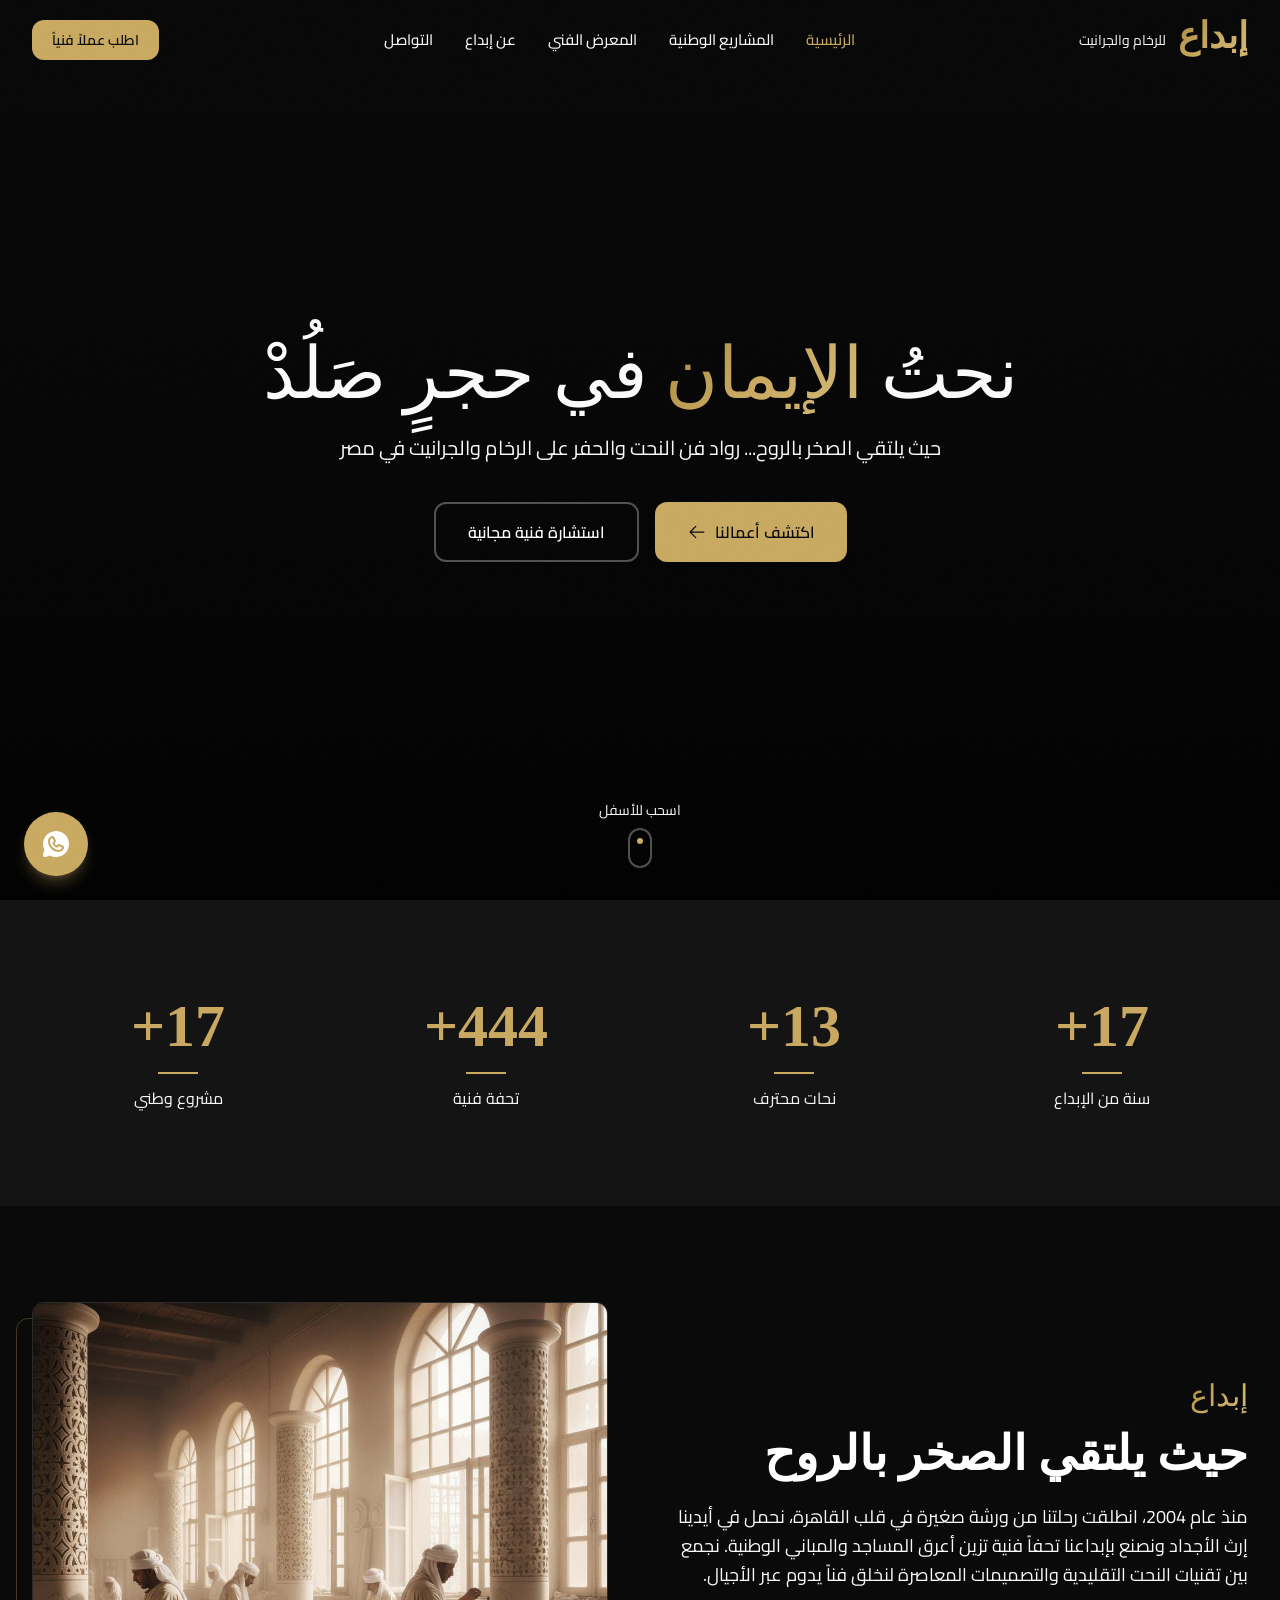
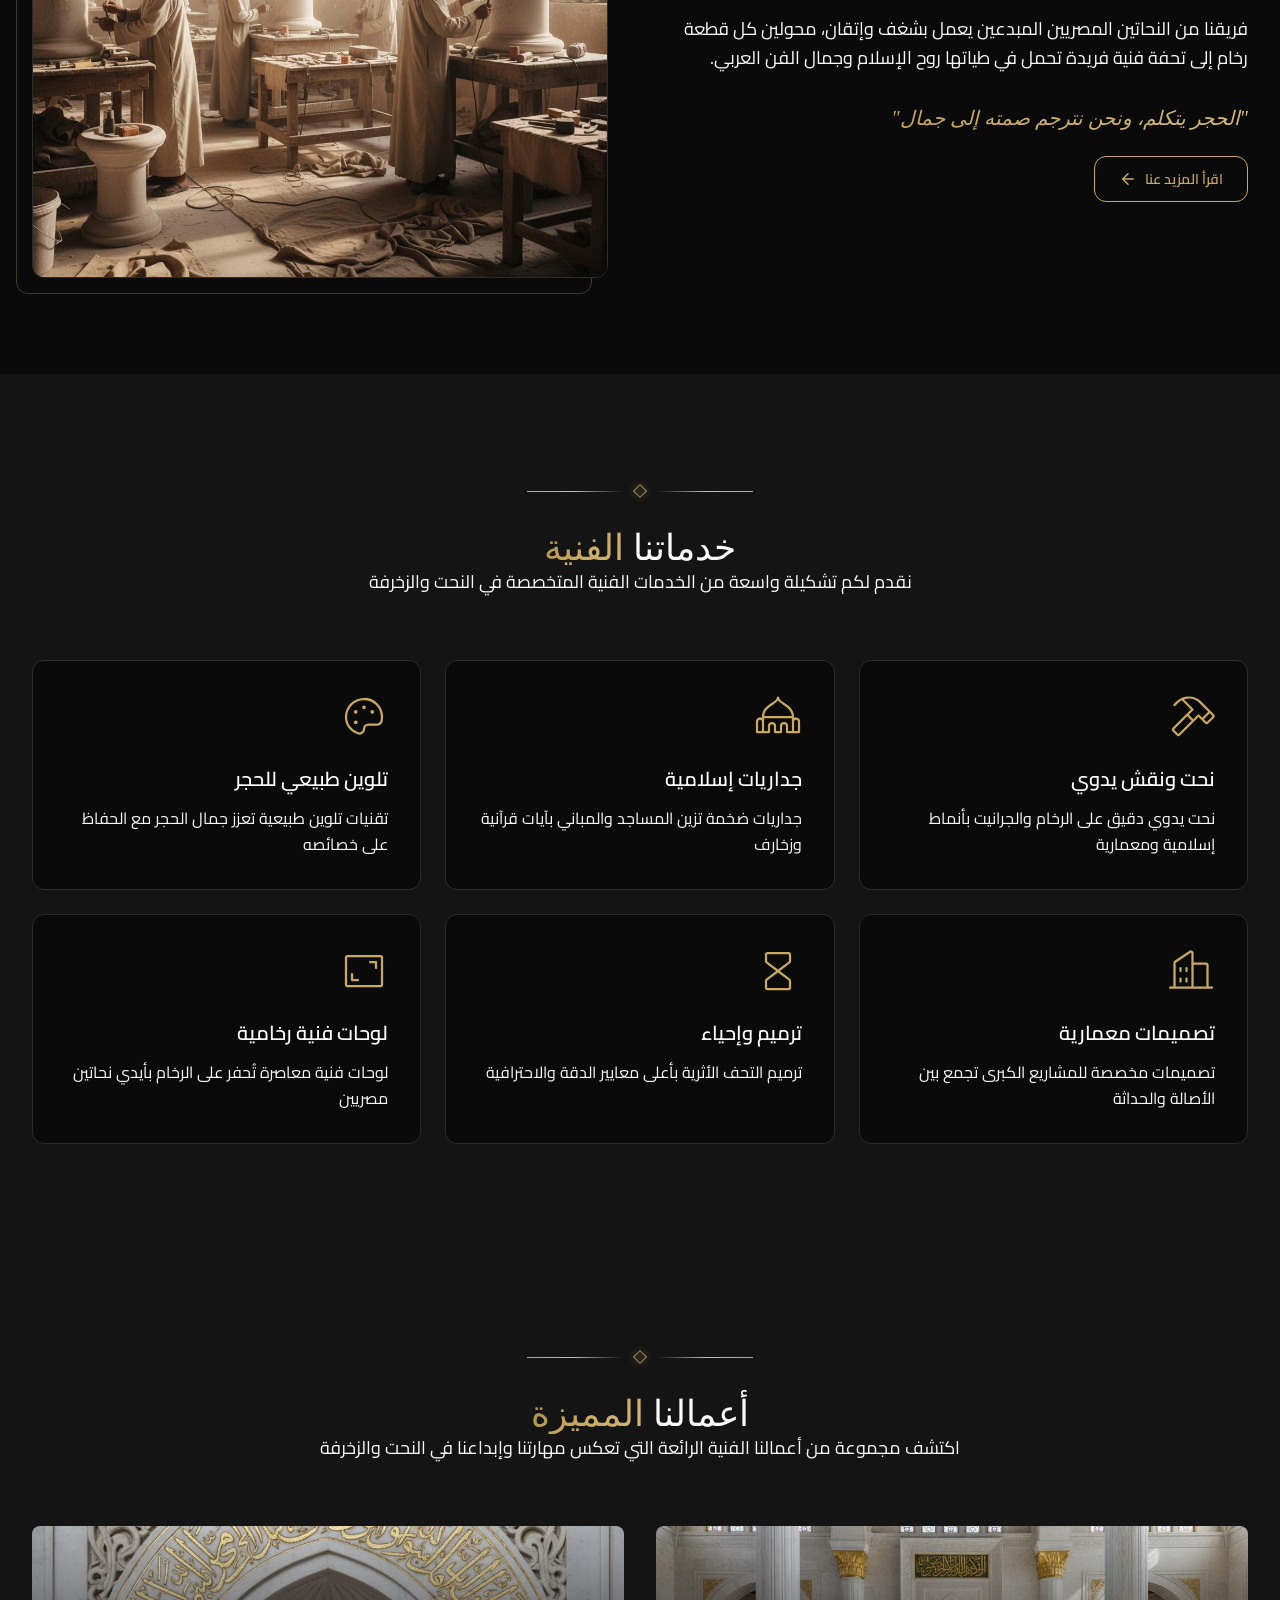
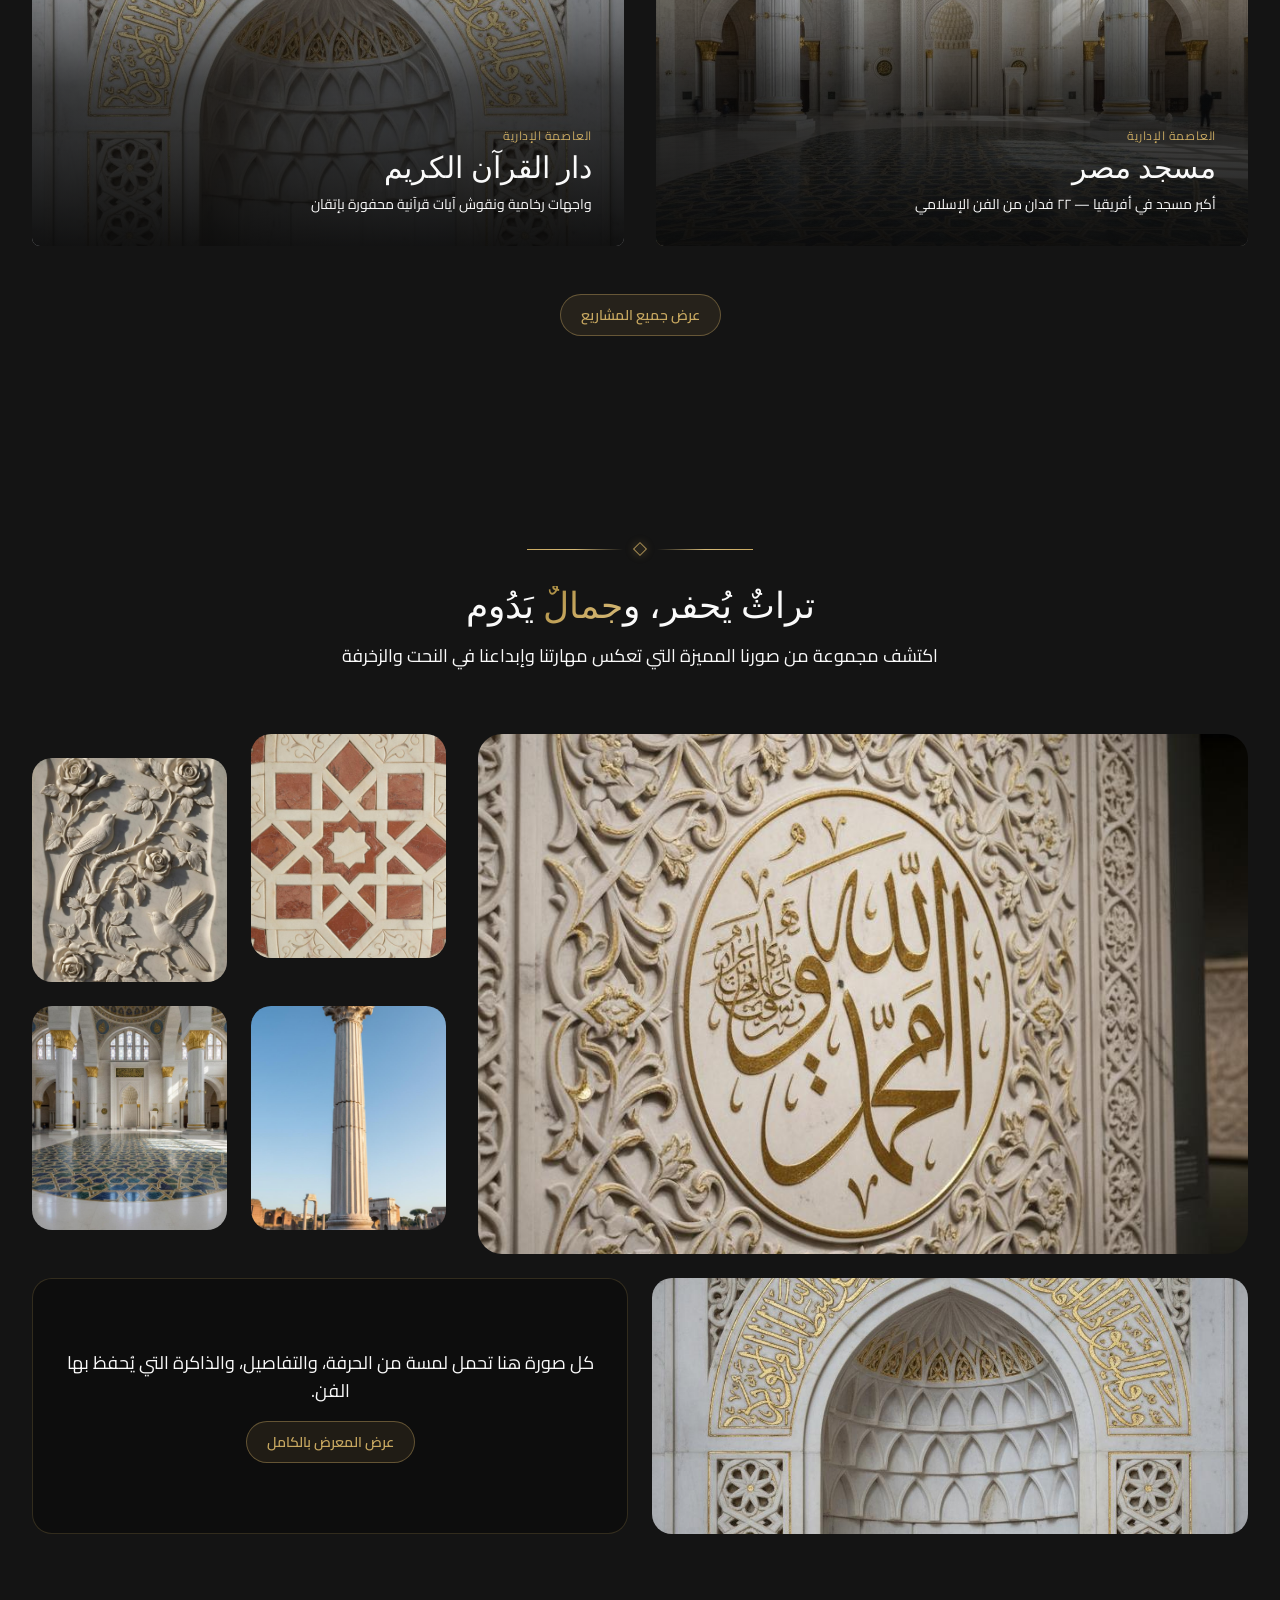
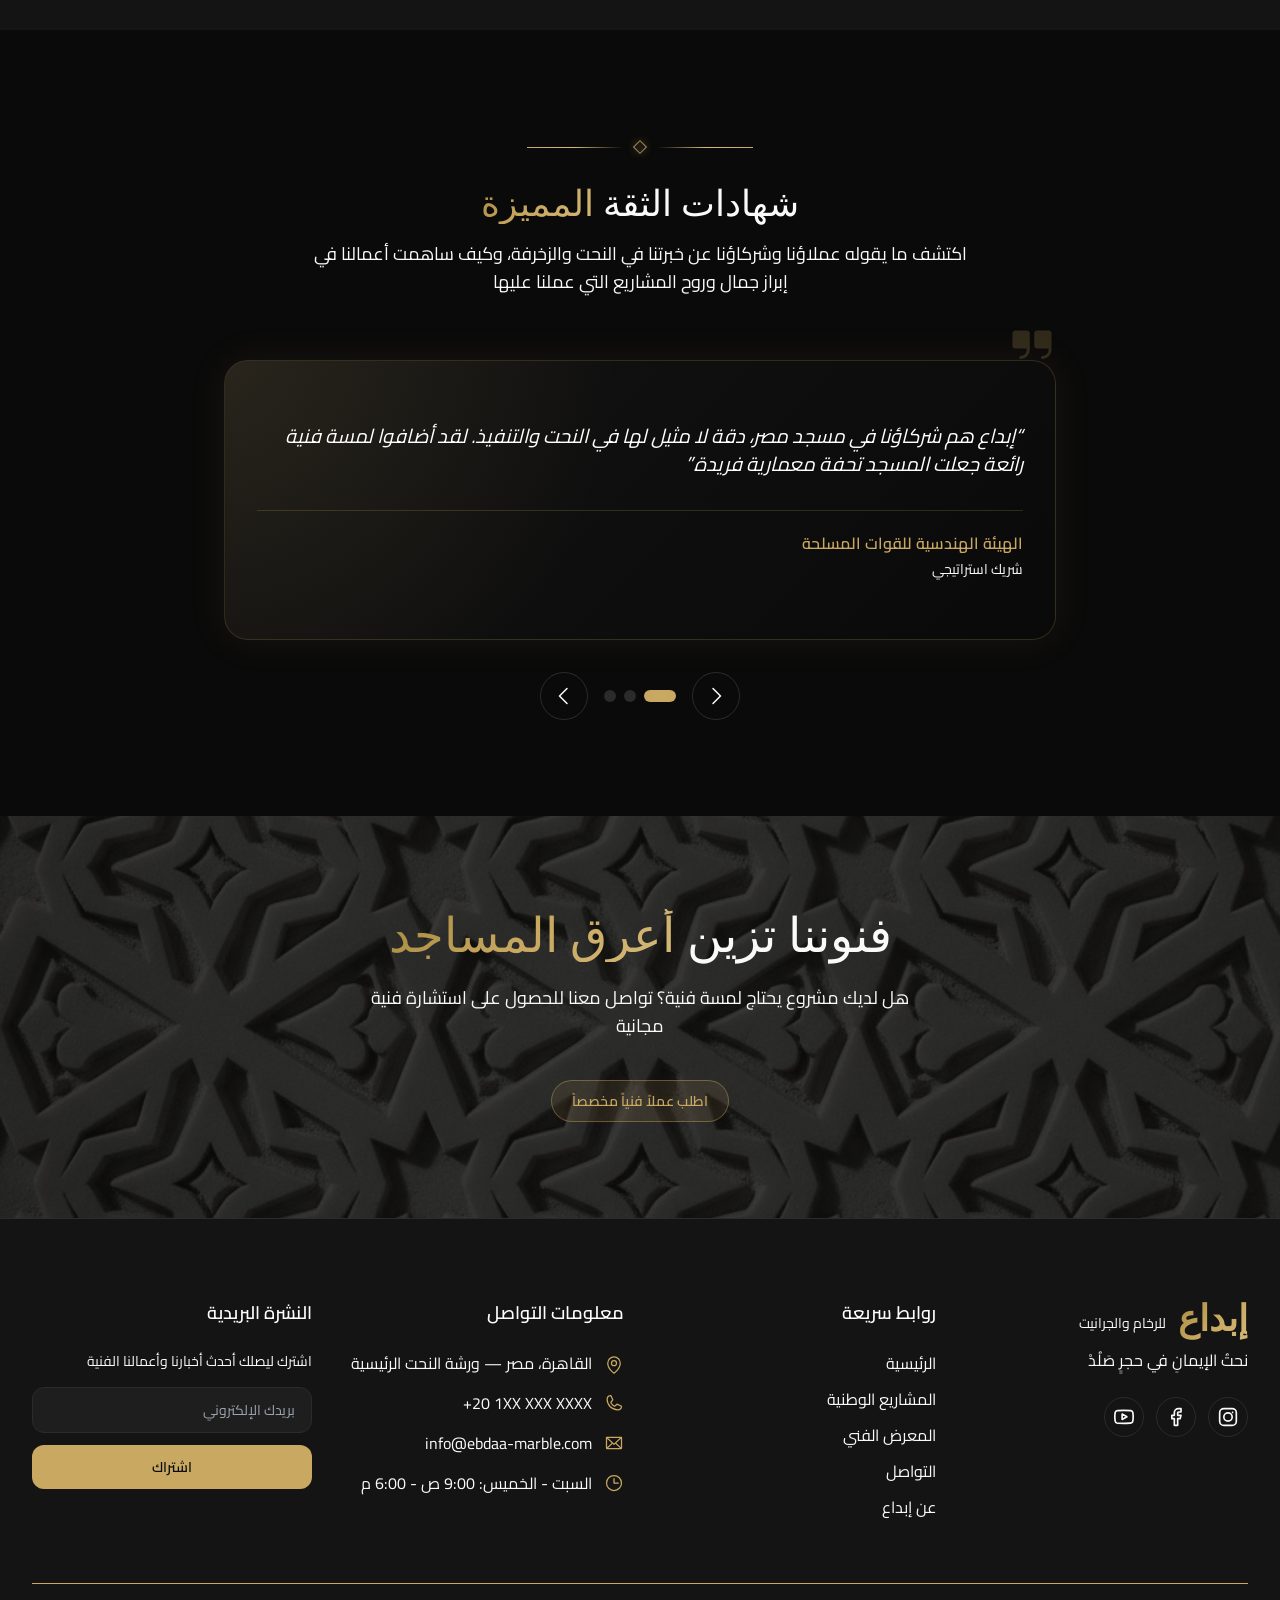
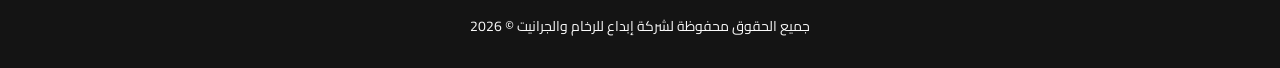
==== commit 471adeed: "fix about pic" ====
--- a/index.html
+++ b/index.html
@@ -12,12 +12,12 @@
     <link rel="preconnect" href="https://fonts.googleapis.com">
     <link rel="preconnect" href="https://fonts.gstatic.com" crossorigin>
     <link href="https://fonts.googleapis.com/css2?family=Amiri:wght@400;700&family=Cairo:wght@300;400;600;700&family=Cinzel:wght@400;600;700&family=Inter:wght@300;400;500;600&display=swap" rel="stylesheet">
-    <script type="module" crossorigin src="./assets/main-CO81PmDk.js"></script>
-    <link rel="modulepreload" crossorigin href="./assets/PageLayout-C6RXl8Q8.js">
-    <link rel="modulepreload" crossorigin href="./assets/ArrowLeft.es-DDLUrsoU.js">
-    <link rel="modulepreload" crossorigin href="./assets/CaretRight.es-B2ydFdKb.js">
-    <link rel="modulepreload" crossorigin href="./assets/GoldenDivider-cGyBAVF0.js">
-    <link rel="stylesheet" crossorigin href="./assets/PageLayout-iJEYNn6P.css">
+    <script type="module" crossorigin src="./assets/main-B413tNLN.js"></script>
+    <link rel="modulepreload" crossorigin href="./assets/PageLayout-CVacew4V.js">
+    <link rel="modulepreload" crossorigin href="./assets/ArrowLeft.es-BpOnnVow.js">
+    <link rel="modulepreload" crossorigin href="./assets/CaretRight.es-CJrqoqhr.js">
+    <link rel="modulepreload" crossorigin href="./assets/GoldenDivider-Bf5nYUJ6.js">
+    <link rel="stylesheet" crossorigin href="./assets/PageLayout-C3YRh-Om.css">
   </head>
   <body class="bg-[#0A0A0A] text-[#FAFAFA]">
     <div id="root"></div>
--- a/assets/PageLayout-C3YRh-Om.css
+++ b/assets/PageLayout-C3YRh-Om.css
@@ -0,0 +1 @@
+*,:before,:after{--tw-border-spacing-x: 0;--tw-border-spacing-y: 0;--tw-translate-x: 0;--tw-translate-y: 0;--tw-rotate: 0;--tw-skew-x: 0;--tw-skew-y: 0;--tw-scale-x: 1;--tw-scale-y: 1;--tw-pan-x: ;--tw-pan-y: ;--tw-pinch-zoom: ;--tw-scroll-snap-strictness: proximity;--tw-gradient-from-position: ;--tw-gradient-via-position: ;--tw-gradient-to-position: ;--tw-ordinal: ;--tw-slashed-zero: ;--tw-numeric-figure: ;--tw-numeric-spacing: ;--tw-numeric-fraction: ;--tw-ring-inset: ;--tw-ring-offset-width: 0px;--tw-ring-offset-color: #fff;--tw-ring-color: rgb(59 130 246 / .5);--tw-ring-offset-shadow: 0 0 #0000;--tw-ring-shadow: 0 0 #0000;--tw-shadow: 0 0 #0000;--tw-shadow-colored: 0 0 #0000;--tw-blur: ;--tw-brightness: ;--tw-contrast: ;--tw-grayscale: ;--tw-hue-rotate: ;--tw-invert: ;--tw-saturate: ;--tw-sepia: ;--tw-drop-shadow: ;--tw-backdrop-blur: ;--tw-backdrop-brightness: ;--tw-backdrop-contrast: ;--tw-backdrop-grayscale: ;--tw-backdrop-hue-rotate: ;--tw-backdrop-invert: ;--tw-backdrop-opacity: ;--tw-backdrop-saturate: ;--tw-backdrop-sepia: ;--tw-contain-size: ;--tw-contain-layout: ;--tw-contain-paint: ;--tw-contain-style: }::backdrop{--tw-border-spacing-x: 0;--tw-border-spacing-y: 0;--tw-translate-x: 0;--tw-translate-y: 0;--tw-rotate: 0;--tw-skew-x: 0;--tw-skew-y: 0;--tw-scale-x: 1;--tw-scale-y: 1;--tw-pan-x: ;--tw-pan-y: ;--tw-pinch-zoom: ;--tw-scroll-snap-strictness: proximity;--tw-gradient-from-position: ;--tw-gradient-via-position: ;--tw-gradient-to-position: ;--tw-ordinal: ;--tw-slashed-zero: ;--tw-numeric-figure: ;--tw-numeric-spacing: ;--tw-numeric-fraction: ;--tw-ring-inset: ;--tw-ring-offset-width: 0px;--tw-ring-offset-color: #fff;--tw-ring-color: rgb(59 130 246 / .5);--tw-ring-offset-shadow: 0 0 #0000;--tw-ring-shadow: 0 0 #0000;--tw-shadow: 0 0 #0000;--tw-shadow-colored: 0 0 #0000;--tw-blur: ;--tw-brightness: ;--tw-contrast: ;--tw-grayscale: ;--tw-hue-rotate: ;--tw-invert: ;--tw-saturate: ;--tw-sepia: ;--tw-drop-shadow: ;--tw-backdrop-blur: ;--tw-backdrop-brightness: ;--tw-backdrop-contrast: ;--tw-backdrop-grayscale: ;--tw-backdrop-hue-rotate: ;--tw-backdrop-invert: ;--tw-backdrop-opacity: ;--tw-backdrop-saturate: ;--tw-backdrop-sepia: ;--tw-contain-size: ;--tw-contain-layout: ;--tw-contain-paint: ;--tw-contain-style: }*,:before,:after{box-sizing:border-box;border-width:0;border-style:solid;border-color:#e5e7eb}:before,:after{--tw-content: ""}html,:host{line-height:1.5;-webkit-text-size-adjust:100%;-moz-tab-size:4;-o-tab-size:4;tab-size:4;font-family:ui-sans-serif,system-ui,sans-serif,"Apple Color Emoji","Segoe UI Emoji",Segoe UI Symbol,"Noto Color Emoji";font-feature-settings:normal;font-variation-settings:normal;-webkit-tap-highlight-color:transparent}body{margin:0;line-height:inherit}hr{height:0;color:inherit;border-top-width:1px}abbr:where([title]){-webkit-text-decoration:underline dotted;text-decoration:underline dotted}h1,h2,h3,h4,h5,h6{font-size:inherit;font-weight:inherit}a{color:inherit;text-decoration:inherit}b,strong{font-weight:bolder}code,kbd,samp,pre{font-family:ui-monospace,SFMono-Regular,Menlo,Monaco,Consolas,Liberation Mono,Courier New,monospace;font-feature-settings:normal;font-variation-settings:normal;font-size:1em}small{font-size:80%}sub,sup{font-size:75%;line-height:0;position:relative;vertical-align:baseline}sub{bottom:-.25em}sup{top:-.5em}table{text-indent:0;border-color:inherit;border-collapse:collapse}button,input,optgroup,select,textarea{font-family:inherit;font-feature-settings:inherit;font-variation-settings:inherit;font-size:100%;font-weight:inherit;line-height:inherit;letter-spacing:inherit;color:inherit;margin:0;padding:0}button,select{text-transform:none}button,input:where([type=button]),input:where([type=reset]),input:where([type=submit]){-webkit-appearance:button;background-color:transparent;background-image:none}:-moz-focusring{outline:auto}:-moz-ui-invalid{box-shadow:none}progress{vertical-align:baseline}::-webkit-inner-spin-button,::-webkit-outer-spin-button{height:auto}[type=search]{-webkit-appearance:textfield;outline-offset:-2px}::-webkit-search-decoration{-webkit-appearance:none}::-webkit-file-upload-button{-webkit-appearance:button;font:inherit}summary{display:list-item}blockquote,dl,dd,h1,h2,h3,h4,h5,h6,hr,figure,p,pre{margin:0}fieldset{margin:0;padding:0}legend{padding:0}ol,ul,menu{list-style:none;margin:0;padding:0}dialog{padding:0}textarea{resize:vertical}input::-moz-placeholder,textarea::-moz-placeholder{opacity:1;color:#9ca3af}input::placeholder,textarea::placeholder{opacity:1;color:#9ca3af}button,[role=button]{cursor:pointer}:disabled{cursor:default}img,svg,video,canvas,audio,iframe,embed,object{display:block;vertical-align:middle}img,video{max-width:100%;height:auto}[hidden]:where(:not([hidden=until-found])){display:none}:root{--bg-primary: #0A0A0A;--bg-secondary: #141414;--bg-tertiary: #1E1E1E;--gold-primary: #C9A961;--gold-light: #D4B978;--gold-dark: #A6893F;--text-primary: #FAFAFA;--text-secondary: #A1A1A1;--text-muted: #6B6B6B;--copper: #B87333;--border-color: #2B2B2B;--border-light: #3A3A3A;--radius: .75rem;--background: 0 0% 4%;--foreground: 0 0% 98%;--card: 0 0% 8%;--card-foreground: 0 0% 98%;--popover: 0 0% 8%;--popover-foreground: 0 0% 98%;--primary: 43 44% 58%;--primary-foreground: 0 0% 4%;--secondary: 0 0% 12%;--secondary-foreground: 0 0% 98%;--muted: 0 0% 12%;--muted-foreground: 0 0% 63%;--accent: 0 0% 12%;--accent-foreground: 0 0% 98%;--destructive: 0 84% 60%;--destructive-foreground: 0 0% 98%;--border: 0 0% 17%;--input: 0 0% 17%;--ring: 43 44% 58%;--chart-1: 43 44% 58%;--chart-2: 30 52% 46%;--chart-3: 27 73% 47%;--chart-4: 0 0% 63%;--chart-5: 0 0% 40%}html{scroll-behavior:smooth;direction:rtl}body{font-family:Cairo,sans-serif;background-color:var(--bg-primary);color:var(--text-primary);overflow-x:hidden;-webkit-font-smoothing:antialiased;-moz-osx-font-smoothing:grayscale}body:before{content:"";position:fixed;inset:0;background-image:url("data:image/svg+xml,%3Csvg viewBox='0 0 256 256' xmlns='http://www.w3.org/2000/svg'%3E%3Cfilter id='noise'%3E%3CfeTurbulence type='fractalNoise' baseFrequency='0.65' numOctaves='3' stitchTiles='stitch'/%3E%3C/filter%3E%3Crect width='100%25' height='100%25' filter='url(%23noise)'/%3E%3C/svg%3E");opacity:.03;pointer-events:none;z-index:9999;mix-blend-mode:overlay}::-moz-selection{background-color:#c9a9614d;color:var(--text-primary)}::selection{background-color:#c9a9614d;color:var(--text-primary)}::-webkit-scrollbar{width:8px}::-webkit-scrollbar-track{background:var(--bg-primary)}::-webkit-scrollbar-thumb{background:var(--border-color);border-radius:4px}::-webkit-scrollbar-thumb:hover{background:var(--gold-dark)}.gold-text-gradient{background:linear-gradient(135deg,var(--gold-dark),var(--gold-primary),var(--gold-light));-webkit-background-clip:text;-webkit-text-fill-color:transparent;background-clip:text}.glass-effect{background:#141414cc;backdrop-filter:blur(10px);-webkit-backdrop-filter:blur(10px)}.section-padding{padding-top:6rem;padding-bottom:6rem}@media(max-width:768px){.section-padding{padding-top:4rem;padding-bottom:4rem}}.reveal.visible{opacity:1;transform:translateY(0)}.sr-only{position:absolute;width:1px;height:1px;padding:0;margin:-1px;overflow:hidden;clip:rect(0,0,0,0);white-space:nowrap;border-width:0}.pointer-events-none{pointer-events:none}.visible{visibility:visible}.invisible{visibility:hidden}.fixed{position:fixed}.absolute{position:absolute}.relative{position:relative}.inset-0{inset:0}.inset-x-0{left:0;right:0}.inset-y-0{top:0;bottom:0}.-bottom-12{bottom:-3rem}.-bottom-4{bottom:-1rem}.-left-12{left:-3rem}.-left-4{left:-1rem}.-right-12{right:-3rem}.-top-10{top:-2.5rem}.-top-12{top:-3rem}.bottom-0{bottom:0}.bottom-6{bottom:1.5rem}.bottom-8{bottom:2rem}.left-0{left:0}.left-1\/2{left:50%}.left-2{left:.5rem}.left-4{left:1rem}.left-6{left:1.5rem}.left-\[50\%\]{left:50%}.right-0{right:0}.right-1{right:.25rem}.right-2{right:.5rem}.right-3{right:.75rem}.right-4{right:1rem}.right-6{right:1.5rem}.top-0{top:0}.top-1\.5{top:.375rem}.top-1\/2{top:50%}.top-3{top:.75rem}.top-3\.5{top:.875rem}.top-4{top:1rem}.top-6{top:1.5rem}.top-\[1px\]{top:1px}.top-\[50\%\]{top:50%}.top-\[60\%\]{top:60%}.top-full{top:100%}.isolate{isolation:isolate}.-z-10{z-index:-10}.z-10{z-index:10}.z-20{z-index:20}.z-40{z-index:40}.z-50{z-index:50}.z-\[100\]{z-index:100}.z-\[1\]{z-index:1}.order-first{order:-9999}.order-last{order:9999}.col-start-2{grid-column-start:2}.row-span-2{grid-row:span 2 / span 2}.row-start-1{grid-row-start:1}.\!m-0{margin:0!important}.-mx-1{margin-left:-.25rem;margin-right:-.25rem}.-my-2{margin-top:-.5rem;margin-bottom:-.5rem}.mx-2{margin-left:.5rem;margin-right:.5rem}.mx-3\.5{margin-left:.875rem;margin-right:.875rem}.mx-auto{margin-left:auto;margin-right:auto}.my-0{margin-top:0;margin-bottom:0}.my-0\.5{margin-top:.125rem;margin-bottom:.125rem}.my-1{margin-top:.25rem;margin-bottom:.25rem}.-ml-4{margin-left:-1rem}.-mt-4{margin-top:-1rem}.mb-10{margin-bottom:2.5rem}.mb-12{margin-bottom:3rem}.mb-16{margin-bottom:4rem}.mb-2{margin-bottom:.5rem}.mb-3{margin-bottom:.75rem}.mb-4{margin-bottom:1rem}.mb-6{margin-bottom:1.5rem}.mb-8{margin-bottom:2rem}.ml-1{margin-left:.25rem}.ml-4{margin-left:1rem}.ml-auto{margin-left:auto}.mt-1{margin-top:.25rem}.mt-1\.5{margin-top:.375rem}.mt-12{margin-top:3rem}.mt-16{margin-top:4rem}.mt-2{margin-top:.5rem}.mt-3{margin-top:.75rem}.mt-4{margin-top:1rem}.mt-8{margin-top:2rem}.mt-auto{margin-top:auto}.line-clamp-1{overflow:hidden;display:-webkit-box;-webkit-box-orient:vertical;-webkit-line-clamp:1}.line-clamp-2{overflow:hidden;display:-webkit-box;-webkit-box-orient:vertical;-webkit-line-clamp:2}.block{display:block}.inline-block{display:inline-block}.flex{display:flex}.inline-flex{display:inline-flex}.table{display:table}.table-caption{display:table-caption}.table-cell{display:table-cell}.table-row{display:table-row}.grid{display:grid}.hidden{display:none}.aspect-\[16\/10\]{aspect-ratio:16/10}.aspect-square{aspect-ratio:1 / 1}.aspect-video{aspect-ratio:16 / 9}.size-10{width:2.5rem;height:2.5rem}.size-2{width:.5rem;height:.5rem}.size-2\.5{width:.625rem;height:.625rem}.size-3{width:.75rem;height:.75rem}.size-3\.5{width:.875rem;height:.875rem}.size-4{width:1rem;height:1rem}.size-6{width:1.5rem;height:1.5rem}.size-7{width:1.75rem;height:1.75rem}.size-8{width:2rem;height:2rem}.size-9{width:2.25rem;height:2.25rem}.size-auto{width:auto;height:auto}.size-full{width:100%;height:100%}.h-0\.5{height:.125rem}.h-1\.5{height:.375rem}.h-10{height:2.5rem}.h-12{height:3rem}.h-16{height:4rem}.h-2{height:.5rem}.h-2\.5{height:.625rem}.h-20{height:5rem}.h-3{height:.75rem}.h-4{height:1rem}.h-48{height:12rem}.h-5{height:1.25rem}.h-56{height:14rem}.h-6{height:1.5rem}.h-7{height:1.75rem}.h-8{height:2rem}.h-80{height:20rem}.h-9{height:2.25rem}.h-\[1\.15rem\]{height:1.15rem}.h-\[1px\]{height:1px}.h-\[420px\]{height:420px}.h-\[calc\(100\%-1px\)\]{height:calc(100% - 1px)}.h-\[var\(--radix-navigation-menu-viewport-height\)\]{height:var(--radix-navigation-menu-viewport-height)}.h-\[var\(--radix-select-trigger-height\)\]{height:var(--radix-select-trigger-height)}.h-auto{height:auto}.h-full{height:100%}.h-px{height:1px}.h-svh{height:100svh}.max-h-\[300px\]{max-height:300px}.max-h-\[80vh\]{max-height:80vh}.max-h-\[85vh\]{max-height:85vh}.min-h-0{min-height:0px}.min-h-16{min-height:4rem}.min-h-4{min-height:1rem}.min-h-\[280px\]{min-height:280px}.min-h-\[50vh\]{min-height:50vh}.min-h-\[60vh\]{min-height:60vh}.min-h-screen{min-height:100vh}.min-h-svh{min-height:100svh}.w-0{width:0px}.w-1{width:.25rem}.w-1\.5{width:.375rem}.w-10{width:2.5rem}.w-12{width:3rem}.w-16{width:4rem}.w-2{width:.5rem}.w-2\.5{width:.625rem}.w-3{width:.75rem}.w-3\/4{width:75%}.w-4{width:1rem}.w-5{width:1.25rem}.w-6{width:1.5rem}.w-64{width:16rem}.w-72{width:18rem}.w-8{width:2rem}.w-9{width:2.25rem}.w-\[100px\]{width:100px}.w-auto{width:auto}.w-fit{width:-moz-fit-content;width:fit-content}.w-full{width:100%}.w-max{width:-moz-max-content;width:max-content}.w-px{width:1px}.min-w-0{min-width:0px}.min-w-10{min-width:2.5rem}.min-w-5{min-width:1.25rem}.min-w-8{min-width:2rem}.min-w-9{min-width:2.25rem}.min-w-\[100px\]{min-width:100px}.min-w-\[12rem\]{min-width:12rem}.min-w-\[8rem\]{min-width:8rem}.min-w-\[var\(--radix-select-trigger-width\)\]{min-width:var(--radix-select-trigger-width)}.max-w-24{max-width:6rem}.max-w-2xl{max-width:42rem}.max-w-3xl{max-width:48rem}.max-w-4xl{max-width:56rem}.max-w-5xl{max-width:64rem}.max-w-7xl{max-width:80rem}.max-w-\[90vw\]{max-width:90vw}.max-w-\[calc\(100\%-2rem\)\]{max-width:calc(100% - 2rem)}.max-w-full{max-width:100%}.max-w-max{max-width:-moz-max-content;max-width:max-content}.max-w-sm{max-width:24rem}.max-w-xl{max-width:36rem}.flex-1{flex:1 1 0%}.flex-shrink-0,.shrink-0{flex-shrink:0}.grow{flex-grow:1}.grow-0{flex-grow:0}.basis-full{flex-basis:100%}.caption-bottom{caption-side:bottom}.border-collapse{border-collapse:collapse}.-translate-x-1\/2{--tw-translate-x: -50%;transform:translate(var(--tw-translate-x),var(--tw-translate-y)) rotate(var(--tw-rotate)) skew(var(--tw-skew-x)) skewY(var(--tw-skew-y)) scaleX(var(--tw-scale-x)) scaleY(var(--tw-scale-y))}.-translate-x-px{--tw-translate-x: -1px;transform:translate(var(--tw-translate-x),var(--tw-translate-y)) rotate(var(--tw-rotate)) skew(var(--tw-skew-x)) skewY(var(--tw-skew-y)) scaleX(var(--tw-scale-x)) scaleY(var(--tw-scale-y))}.-translate-y-1\/2{--tw-translate-y: -50%;transform:translate(var(--tw-translate-x),var(--tw-translate-y)) rotate(var(--tw-rotate)) skew(var(--tw-skew-x)) skewY(var(--tw-skew-y)) scaleX(var(--tw-scale-x)) scaleY(var(--tw-scale-y))}.translate-x-0{--tw-translate-x: 0px;transform:translate(var(--tw-translate-x),var(--tw-translate-y)) rotate(var(--tw-rotate)) skew(var(--tw-skew-x)) skewY(var(--tw-skew-y)) scaleX(var(--tw-scale-x)) scaleY(var(--tw-scale-y))}.translate-x-\[-50\%\]{--tw-translate-x: -50%;transform:translate(var(--tw-translate-x),var(--tw-translate-y)) rotate(var(--tw-rotate)) skew(var(--tw-skew-x)) skewY(var(--tw-skew-y)) scaleX(var(--tw-scale-x)) scaleY(var(--tw-scale-y))}.translate-x-full{--tw-translate-x: 100%;transform:translate(var(--tw-translate-x),var(--tw-translate-y)) rotate(var(--tw-rotate)) skew(var(--tw-skew-x)) skewY(var(--tw-skew-y)) scaleX(var(--tw-scale-x)) scaleY(var(--tw-scale-y))}.translate-x-px{--tw-translate-x: 1px;transform:translate(var(--tw-translate-x),var(--tw-translate-y)) rotate(var(--tw-rotate)) skew(var(--tw-skew-x)) skewY(var(--tw-skew-y)) scaleX(var(--tw-scale-x)) scaleY(var(--tw-scale-y))}.translate-y-0{--tw-translate-y: 0px;transform:translate(var(--tw-translate-x),var(--tw-translate-y)) rotate(var(--tw-rotate)) skew(var(--tw-skew-x)) skewY(var(--tw-skew-y)) scaleX(var(--tw-scale-x)) scaleY(var(--tw-scale-y))}.translate-y-0\.5{--tw-translate-y: .125rem;transform:translate(var(--tw-translate-x),var(--tw-translate-y)) rotate(var(--tw-rotate)) skew(var(--tw-skew-x)) skewY(var(--tw-skew-y)) scaleX(var(--tw-scale-x)) scaleY(var(--tw-scale-y))}.translate-y-10{--tw-translate-y: 2.5rem;transform:translate(var(--tw-translate-x),var(--tw-translate-y)) rotate(var(--tw-rotate)) skew(var(--tw-skew-x)) skewY(var(--tw-skew-y)) scaleX(var(--tw-scale-x)) scaleY(var(--tw-scale-y))}.translate-y-\[-50\%\]{--tw-translate-y: -50%;transform:translate(var(--tw-translate-x),var(--tw-translate-y)) rotate(var(--tw-rotate)) skew(var(--tw-skew-x)) skewY(var(--tw-skew-y)) scaleX(var(--tw-scale-x)) scaleY(var(--tw-scale-y))}.translate-y-\[calc\(-50\%_-_2px\)\]{--tw-translate-y: calc(-50% - 2px) ;transform:translate(var(--tw-translate-x),var(--tw-translate-y)) rotate(var(--tw-rotate)) skew(var(--tw-skew-x)) skewY(var(--tw-skew-y)) scaleX(var(--tw-scale-x)) scaleY(var(--tw-scale-y))}.rotate-45{--tw-rotate: 45deg;transform:translate(var(--tw-translate-x),var(--tw-translate-y)) rotate(var(--tw-rotate)) skew(var(--tw-skew-x)) skewY(var(--tw-skew-y)) scaleX(var(--tw-scale-x)) scaleY(var(--tw-scale-y))}.rotate-90{--tw-rotate: 90deg;transform:translate(var(--tw-translate-x),var(--tw-translate-y)) rotate(var(--tw-rotate)) skew(var(--tw-skew-x)) skewY(var(--tw-skew-y)) scaleX(var(--tw-scale-x)) scaleY(var(--tw-scale-y))}.transform{transform:translate(var(--tw-translate-x),var(--tw-translate-y)) rotate(var(--tw-rotate)) skew(var(--tw-skew-x)) skewY(var(--tw-skew-y)) scaleX(var(--tw-scale-x)) scaleY(var(--tw-scale-y))}@keyframes bounce{0%,to{transform:translateY(-25%);animation-timing-function:cubic-bezier(.8,0,1,1)}50%{transform:none;animation-timing-function:cubic-bezier(0,0,.2,1)}}.animate-bounce{animation:bounce 1s infinite}@keyframes pulse{50%{opacity:.5}}.animate-pulse{animation:pulse 2s cubic-bezier(.4,0,.6,1) infinite}@keyframes spin{to{transform:rotate(360deg)}}.animate-spin{animation:spin 1s linear infinite}.cursor-default{cursor:default}.cursor-text{cursor:text}.cursor-zoom-in{cursor:zoom-in}.touch-none{touch-action:none}.select-none{-webkit-user-select:none;-moz-user-select:none;user-select:none}.resize-none{resize:none}.scroll-my-1{scroll-margin-top:.25rem;scroll-margin-bottom:.25rem}.scroll-py-1{scroll-padding-top:.25rem;scroll-padding-bottom:.25rem}.list-disc{list-style-type:disc}.list-none{list-style-type:none}.appearance-none{-webkit-appearance:none;-moz-appearance:none;appearance:none}.columns-1{-moz-columns:1;columns:1}.break-inside-avoid{-moz-column-break-inside:avoid;break-inside:avoid}.auto-rows-min{grid-auto-rows:min-content}.grid-cols-1{grid-template-columns:repeat(1,minmax(0,1fr))}.grid-cols-2{grid-template-columns:repeat(2,minmax(0,1fr))}.grid-cols-\[0_1fr\]{grid-template-columns:0 1fr}.grid-rows-\[auto_auto\]{grid-template-rows:auto auto}.flex-row{flex-direction:row}.flex-col{flex-direction:column}.flex-col-reverse{flex-direction:column-reverse}.flex-wrap{flex-wrap:wrap}.place-content-center{place-content:center}.items-start{align-items:flex-start}.items-end{align-items:flex-end}.items-center{align-items:center}.items-stretch{align-items:stretch}.justify-start{justify-content:flex-start}.justify-center{justify-content:center}.justify-between{justify-content:space-between}.justify-items-start{justify-items:start}.gap-0\.5{gap:.125rem}.gap-1{gap:.25rem}.gap-1\.5{gap:.375rem}.gap-10{gap:2.5rem}.gap-12{gap:3rem}.gap-2{gap:.5rem}.gap-2\.5{gap:.625rem}.gap-3{gap:.75rem}.gap-4{gap:1rem}.gap-5{gap:1.25rem}.gap-6{gap:1.5rem}.gap-7{gap:1.75rem}.gap-8{gap:2rem}.gap-\[--spacing\(var\(--gap\)\)\]{gap:var(--spacing(var(--gap)))}.gap-y-0\.5{row-gap:.125rem}.space-y-3>:not([hidden])~:not([hidden]){--tw-space-y-reverse: 0;margin-top:calc(.75rem * calc(1 - var(--tw-space-y-reverse)));margin-bottom:calc(.75rem * var(--tw-space-y-reverse))}.space-y-4>:not([hidden])~:not([hidden]){--tw-space-y-reverse: 0;margin-top:calc(1rem * calc(1 - var(--tw-space-y-reverse)));margin-bottom:calc(1rem * var(--tw-space-y-reverse))}.space-y-5>:not([hidden])~:not([hidden]){--tw-space-y-reverse: 0;margin-top:calc(1.25rem * calc(1 - var(--tw-space-y-reverse)));margin-bottom:calc(1.25rem * var(--tw-space-y-reverse))}.space-y-6>:not([hidden])~:not([hidden]){--tw-space-y-reverse: 0;margin-top:calc(1.5rem * calc(1 - var(--tw-space-y-reverse)));margin-bottom:calc(1.5rem * var(--tw-space-y-reverse))}.self-start{align-self:flex-start}.self-stretch{align-self:stretch}.justify-self-end{justify-self:end}.overflow-auto{overflow:auto}.overflow-hidden{overflow:hidden}.overflow-x-auto{overflow-x:auto}.overflow-y-auto{overflow-y:auto}.overflow-x-hidden{overflow-x:hidden}.whitespace-nowrap{white-space:nowrap}.text-balance{text-wrap:balance}.break-words{overflow-wrap:break-word}.rounded-\[1\.25rem\]{border-radius:1.25rem}.rounded-\[1\.5rem\]{border-radius:1.5rem}.rounded-\[2px\]{border-radius:2px}.rounded-\[4px\]{border-radius:4px}.rounded-\[calc\(var\(--radius\)-5px\)\]{border-radius:calc(var(--radius) - 5px)}.rounded-\[inherit\]{border-radius:inherit}.rounded-full{border-radius:9999px}.rounded-lg{border-radius:var(--radius)}.rounded-md{border-radius:calc(var(--radius) - 2px)}.rounded-none{border-radius:0}.rounded-sm{border-radius:calc(var(--radius) - 4px)}.rounded-xl{border-radius:.75rem}.rounded-l-md{border-top-left-radius:calc(var(--radius) - 2px);border-bottom-left-radius:calc(var(--radius) - 2px)}.rounded-r-md{border-top-right-radius:calc(var(--radius) - 2px);border-bottom-right-radius:calc(var(--radius) - 2px)}.rounded-tl-sm{border-top-left-radius:calc(var(--radius) - 4px)}.border{border-width:1px}.border-0{border-width:0px}.border-2{border-width:2px}.border-\[1\.5px\]{border-width:1.5px}.border-y{border-top-width:1px;border-bottom-width:1px}.border-b{border-bottom-width:1px}.border-b-2{border-bottom-width:2px}.border-l{border-left-width:1px}.border-r{border-right-width:1px}.border-t{border-top-width:1px}.border-dashed{border-style:dashed}.border-border-custom{--tw-border-opacity: 1;border-color:rgb(43 43 43 / var(--tw-border-opacity, 1))}.border-gold{--tw-border-opacity: 1;border-color:rgb(201 169 97 / var(--tw-border-opacity, 1))}.border-gold\/20{border-color:#c9a96133}.border-gold\/30{border-color:#c9a9614d}.border-gold\/40{border-color:#c9a96166}.border-gold\/80{border-color:#c9a961cc}.border-transparent{border-color:transparent}.border-white\/30{border-color:#ffffff4d}.border-l-transparent{border-left-color:transparent}.border-t-transparent{border-top-color:transparent}.bg-\[\#0A0A0A\]{--tw-bg-opacity: 1;background-color:rgb(10 10 10 / var(--tw-bg-opacity, 1))}.bg-\[\#25D366\]{--tw-bg-opacity: 1;background-color:rgb(37 211 102 / var(--tw-bg-opacity, 1))}.bg-bg-primary{--tw-bg-opacity: 1;background-color:rgb(10 10 10 / var(--tw-bg-opacity, 1))}.bg-bg-primary\/70{background-color:#0a0a0ab3}.bg-bg-secondary{--tw-bg-opacity: 1;background-color:rgb(20 20 20 / var(--tw-bg-opacity, 1))}.bg-bg-tertiary{--tw-bg-opacity: 1;background-color:rgb(30 30 30 / var(--tw-bg-opacity, 1))}.bg-black\/0{background-color:#0000}.bg-black\/50{background-color:#00000080}.bg-black\/60{background-color:#0009}.bg-black\/95{background-color:#000000f2}.bg-border-custom{--tw-bg-opacity: 1;background-color:rgb(43 43 43 / var(--tw-bg-opacity, 1))}.bg-gold{--tw-bg-opacity: 1;background-color:rgb(201 169 97 / var(--tw-bg-opacity, 1))}.bg-gold\/10{background-color:#c9a9611a}.bg-gold\/20{background-color:#c9a96133}.bg-gold\/90{background-color:#c9a961e6}.bg-transparent{background-color:transparent}.bg-white{--tw-bg-opacity: 1;background-color:rgb(255 255 255 / var(--tw-bg-opacity, 1))}.bg-\[linear-gradient\(135deg\,rgba\(20\,20\,20\,0\.95\)\,rgba\(10\,10\,10\,0\.95\)\)\]{background-image:linear-gradient(135deg,#141414f2,#0a0a0af2)}.bg-\[radial-gradient\(circle_at_top_left\,rgba\(201\,169\,97\,0\.12\)\,transparent_45\%\)\]{background-image:radial-gradient(circle at top left,rgba(201,169,97,.12),transparent 45%)}.bg-gradient-to-l{background-image:linear-gradient(to left,var(--tw-gradient-stops))}.bg-gradient-to-r{background-image:linear-gradient(to right,var(--tw-gradient-stops))}.bg-gradient-to-t{background-image:linear-gradient(to top,var(--tw-gradient-stops))}.from-bg-primary\/95{--tw-gradient-from: rgb(10 10 10 / .95) var(--tw-gradient-from-position);--tw-gradient-to: rgb(10 10 10 / 0) var(--tw-gradient-to-position);--tw-gradient-stops: var(--tw-gradient-from), var(--tw-gradient-to)}.from-black\/80{--tw-gradient-from: rgb(0 0 0 / .8) var(--tw-gradient-from-position);--tw-gradient-to: rgb(0 0 0 / 0) var(--tw-gradient-to-position);--tw-gradient-stops: var(--tw-gradient-from), var(--tw-gradient-to)}.from-gold{--tw-gradient-from: #C9A961 var(--tw-gradient-from-position);--tw-gradient-to: rgb(201 169 97 / 0) var(--tw-gradient-to-position);--tw-gradient-stops: var(--tw-gradient-from), var(--tw-gradient-to)}.via-bg-primary\/70{--tw-gradient-to: rgb(10 10 10 / 0) var(--tw-gradient-to-position);--tw-gradient-stops: var(--tw-gradient-from), rgb(10 10 10 / .7) var(--tw-gradient-via-position), var(--tw-gradient-to)}.via-black\/40{--tw-gradient-to: rgb(0 0 0 / 0) var(--tw-gradient-to-position);--tw-gradient-stops: var(--tw-gradient-from), rgb(0 0 0 / .4) var(--tw-gradient-via-position), var(--tw-gradient-to)}.via-gold-light{--tw-gradient-to: rgb(212 185 120 / 0) var(--tw-gradient-to-position);--tw-gradient-stops: var(--tw-gradient-from), #D4B978 var(--tw-gradient-via-position), var(--tw-gradient-to)}.to-black\/20{--tw-gradient-to: rgb(0 0 0 / .2) var(--tw-gradient-to-position)}.to-transparent{--tw-gradient-to: transparent var(--tw-gradient-to-position)}.fill-current{fill:currentColor}.object-contain{-o-object-fit:contain;object-fit:contain}.object-cover{-o-object-fit:cover;object-fit:cover}.p-0{padding:0}.p-1{padding:.25rem}.p-2{padding:.5rem}.p-3{padding:.75rem}.p-4{padding:1rem}.p-6{padding:1.5rem}.p-7{padding:1.75rem}.p-8{padding:2rem}.p-\[3px\]{padding:3px}.p-px{padding:1px}.px-1{padding-left:.25rem;padding-right:.25rem}.px-1\.5{padding-left:.375rem;padding-right:.375rem}.px-2{padding-left:.5rem;padding-right:.5rem}.px-2\.5{padding-left:.625rem;padding-right:.625rem}.px-3{padding-left:.75rem;padding-right:.75rem}.px-4{padding-left:1rem;padding-right:1rem}.px-5{padding-left:1.25rem;padding-right:1.25rem}.px-6{padding-left:1.5rem;padding-right:1.5rem}.px-8{padding-left:2rem;padding-right:2rem}.py-0\.5{padding-top:.125rem;padding-bottom:.125rem}.py-1{padding-top:.25rem;padding-bottom:.25rem}.py-1\.5{padding-top:.375rem;padding-bottom:.375rem}.py-2{padding-top:.5rem;padding-bottom:.5rem}.py-2\.5{padding-top:.625rem;padding-bottom:.625rem}.py-28{padding-top:7rem;padding-bottom:7rem}.py-3{padding-top:.75rem;padding-bottom:.75rem}.py-32{padding-top:8rem;padding-bottom:8rem}.py-4{padding-top:1rem;padding-bottom:1rem}.py-6{padding-top:1.5rem;padding-bottom:1.5rem}.pb-2{padding-bottom:.5rem}.pb-3{padding-bottom:.75rem}.pb-4{padding-bottom:1rem}.pb-8{padding-bottom:2rem}.pl-2{padding-left:.5rem}.pl-3{padding-left:.75rem}.pl-4{padding-left:1rem}.pl-8{padding-left:2rem}.pr-1{padding-right:.25rem}.pr-2{padding-right:.5rem}.pr-2\.5{padding-right:.625rem}.pr-3{padding-right:.75rem}.pr-8{padding-right:2rem}.pt-0{padding-top:0}.pt-2{padding-top:.5rem}.pt-20{padding-top:5rem}.pt-3{padding-top:.75rem}.pt-4{padding-top:1rem}.pt-5{padding-top:1.25rem}.pt-8{padding-top:2rem}.text-left{text-align:left}.text-center{text-align:center}.align-middle{vertical-align:middle}.font-amiri{font-family:Amiri,serif}.font-cairo{font-family:Cairo,sans-serif}.font-cinzel{font-family:Cinzel,serif}.font-mono{font-family:ui-monospace,SFMono-Regular,Menlo,Monaco,Consolas,Liberation Mono,Courier New,monospace}.font-sans{font-family:ui-sans-serif,system-ui,sans-serif,"Apple Color Emoji","Segoe UI Emoji",Segoe UI Symbol,"Noto Color Emoji"}.text-2xl{font-size:1.5rem;line-height:2rem}.text-3xl{font-size:1.875rem;line-height:2.25rem}.text-4xl{font-size:2.25rem;line-height:2.5rem}.text-5xl{font-size:3rem;line-height:1}.text-\[0\.8rem\]{font-size:.8rem}.text-\[15px\]{font-size:15px}.text-base{font-size:1rem;line-height:1.5rem}.text-lg{font-size:1.125rem;line-height:1.75rem}.text-sm{font-size:.875rem;line-height:1.25rem}.text-sm\/relaxed{font-size:.875rem;line-height:1.625}.text-xl{font-size:1.25rem;line-height:1.75rem}.text-xs{font-size:.75rem;line-height:1rem}.font-bold{font-weight:700}.font-medium{font-weight:500}.font-normal{font-weight:400}.font-semibold{font-weight:600}.italic{font-style:italic}.tabular-nums{--tw-numeric-spacing: tabular-nums;font-variant-numeric:var(--tw-ordinal) var(--tw-slashed-zero) var(--tw-numeric-figure) var(--tw-numeric-spacing) var(--tw-numeric-fraction)}.leading-none{line-height:1}.leading-normal{line-height:1.5}.leading-relaxed{line-height:1.625}.leading-snug{line-height:1.375}.leading-tight{line-height:1.25}.tracking-\[0\.2em\]{letter-spacing:.2em}.tracking-tight{letter-spacing:-.025em}.tracking-wider{letter-spacing:.05em}.tracking-widest{letter-spacing:.1em}.text-\[\#FAFAFA\]{--tw-text-opacity: 1;color:rgb(250 250 250 / var(--tw-text-opacity, 1))}.text-bg-primary{--tw-text-opacity: 1;color:rgb(10 10 10 / var(--tw-text-opacity, 1))}.text-current{color:currentColor}.text-gold{--tw-text-opacity: 1;color:rgb(201 169 97 / var(--tw-text-opacity, 1))}.text-gold\/20{color:#c9a96133}.text-white{--tw-text-opacity: 1;color:rgb(255 255 255 / var(--tw-text-opacity, 1))}.underline-offset-4{text-underline-offset:4px}.opacity-0{opacity:0}.opacity-100{opacity:1}.opacity-20{opacity:.2}.opacity-50{opacity:.5}.opacity-70{opacity:.7}.shadow{--tw-shadow: 0 1px 3px 0 rgb(0 0 0 / .1), 0 1px 2px -1px rgb(0 0 0 / .1);--tw-shadow-colored: 0 1px 3px 0 var(--tw-shadow-color), 0 1px 2px -1px var(--tw-shadow-color);box-shadow:var(--tw-ring-offset-shadow, 0 0 #0000),var(--tw-ring-shadow, 0 0 #0000),var(--tw-shadow)}.shadow-\[0_0_0_1px_hsl\(var\(--sidebar-border\)\)\]{--tw-shadow: 0 0 0 1px hsl(var(--sidebar-border));--tw-shadow-colored: 0 0 0 1px var(--tw-shadow-color);box-shadow:var(--tw-ring-offset-shadow, 0 0 #0000),var(--tw-ring-shadow, 0 0 #0000),var(--tw-shadow)}.shadow-\[0_0_10px_rgba\(201\,169\,97\,0\.25\)\]{--tw-shadow: 0 0 10px rgba(201,169,97,.25);--tw-shadow-colored: 0 0 10px var(--tw-shadow-color);box-shadow:var(--tw-ring-offset-shadow, 0 0 #0000),var(--tw-ring-shadow, 0 0 #0000),var(--tw-shadow)}.shadow-\[0_0_30px_rgba\(201\,169\,97\,0\.05\)\]{--tw-shadow: 0 0 30px rgba(201,169,97,.05);--tw-shadow-colored: 0 0 30px var(--tw-shadow-color);box-shadow:var(--tw-ring-offset-shadow, 0 0 #0000),var(--tw-ring-shadow, 0 0 #0000),var(--tw-shadow)}.shadow-\[0_0_40px_rgba\(201\,169\,97\,0\.08\)\]{--tw-shadow: 0 0 40px rgba(201,169,97,.08);--tw-shadow-colored: 0 0 40px var(--tw-shadow-color);box-shadow:var(--tw-ring-offset-shadow, 0 0 #0000),var(--tw-ring-shadow, 0 0 #0000),var(--tw-shadow)}.shadow-lg{--tw-shadow: 0 10px 15px -3px rgb(0 0 0 / .1), 0 4px 6px -4px rgb(0 0 0 / .1);--tw-shadow-colored: 0 10px 15px -3px var(--tw-shadow-color), 0 4px 6px -4px var(--tw-shadow-color);box-shadow:var(--tw-ring-offset-shadow, 0 0 #0000),var(--tw-ring-shadow, 0 0 #0000),var(--tw-shadow)}.shadow-md{--tw-shadow: 0 4px 6px -1px rgb(0 0 0 / .1), 0 2px 4px -2px rgb(0 0 0 / .1);--tw-shadow-colored: 0 4px 6px -1px var(--tw-shadow-color), 0 2px 4px -2px var(--tw-shadow-color);box-shadow:var(--tw-ring-offset-shadow, 0 0 #0000),var(--tw-ring-shadow, 0 0 #0000),var(--tw-shadow)}.shadow-none{--tw-shadow: 0 0 #0000;--tw-shadow-colored: 0 0 #0000;box-shadow:var(--tw-ring-offset-shadow, 0 0 #0000),var(--tw-ring-shadow, 0 0 #0000),var(--tw-shadow)}.shadow-sm{--tw-shadow: 0 1px 2px 0 rgb(0 0 0 / .05);--tw-shadow-colored: 0 1px 2px 0 var(--tw-shadow-color);box-shadow:var(--tw-ring-offset-shadow, 0 0 #0000),var(--tw-ring-shadow, 0 0 #0000),var(--tw-shadow)}.shadow-xl{--tw-shadow: 0 20px 25px -5px rgb(0 0 0 / .1), 0 8px 10px -6px rgb(0 0 0 / .1);--tw-shadow-colored: 0 20px 25px -5px var(--tw-shadow-color), 0 8px 10px -6px var(--tw-shadow-color);box-shadow:var(--tw-ring-offset-shadow, 0 0 #0000),var(--tw-ring-shadow, 0 0 #0000),var(--tw-shadow)}.shadow-gold\/30{--tw-shadow-color: rgb(201 169 97 / .3);--tw-shadow: var(--tw-shadow-colored)}.outline-none{outline:2px solid transparent;outline-offset:2px}.outline{outline-style:solid}.ring-0{--tw-ring-offset-shadow: var(--tw-ring-inset) 0 0 0 var(--tw-ring-offset-width) var(--tw-ring-offset-color);--tw-ring-shadow: var(--tw-ring-inset) 0 0 0 calc(0px + var(--tw-ring-offset-width)) var(--tw-ring-color);box-shadow:var(--tw-ring-offset-shadow),var(--tw-ring-shadow),var(--tw-shadow, 0 0 #0000)}.grayscale{--tw-grayscale: grayscale(100%);filter:var(--tw-blur) var(--tw-brightness) var(--tw-contrast) var(--tw-grayscale) var(--tw-hue-rotate) var(--tw-invert) var(--tw-saturate) var(--tw-sepia) var(--tw-drop-shadow)}.invert{--tw-invert: invert(100%);filter:var(--tw-blur) var(--tw-brightness) var(--tw-contrast) var(--tw-grayscale) var(--tw-hue-rotate) var(--tw-invert) var(--tw-saturate) var(--tw-sepia) var(--tw-drop-shadow)}.filter{filter:var(--tw-blur) var(--tw-brightness) var(--tw-contrast) var(--tw-grayscale) var(--tw-hue-rotate) var(--tw-invert) var(--tw-saturate) var(--tw-sepia) var(--tw-drop-shadow)}.transition{transition-property:color,background-color,border-color,text-decoration-color,fill,stroke,opacity,box-shadow,transform,filter,backdrop-filter;transition-timing-function:cubic-bezier(.4,0,.2,1);transition-duration:.15s}.transition-\[color\,box-shadow\]{transition-property:color,box-shadow;transition-timing-function:cubic-bezier(.4,0,.2,1);transition-duration:.15s}.transition-\[left\,right\,width\]{transition-property:left,right,width;transition-timing-function:cubic-bezier(.4,0,.2,1);transition-duration:.15s}.transition-\[margin\,opacity\]{transition-property:margin,opacity;transition-timing-function:cubic-bezier(.4,0,.2,1);transition-duration:.15s}.transition-\[width\,height\,padding\]{transition-property:width,height,padding;transition-timing-function:cubic-bezier(.4,0,.2,1);transition-duration:.15s}.transition-\[width\]{transition-property:width;transition-timing-function:cubic-bezier(.4,0,.2,1);transition-duration:.15s}.transition-all{transition-property:all;transition-timing-function:cubic-bezier(.4,0,.2,1);transition-duration:.15s}.transition-colors{transition-property:color,background-color,border-color,text-decoration-color,fill,stroke;transition-timing-function:cubic-bezier(.4,0,.2,1);transition-duration:.15s}.transition-none{transition-property:none}.transition-opacity{transition-property:opacity;transition-timing-function:cubic-bezier(.4,0,.2,1);transition-duration:.15s}.transition-shadow{transition-property:box-shadow;transition-timing-function:cubic-bezier(.4,0,.2,1);transition-duration:.15s}.transition-transform{transition-property:transform;transition-timing-function:cubic-bezier(.4,0,.2,1);transition-duration:.15s}.delay-100{transition-delay:.1s}.delay-200{transition-delay:.2s}.duration-100{transition-duration:.1s}.duration-1000{transition-duration:1s}.duration-200{transition-duration:.2s}.duration-300{transition-duration:.3s}.duration-500{transition-duration:.5s}.duration-700{transition-duration:.7s}.ease-in-out{transition-timing-function:cubic-bezier(.4,0,.2,1)}.ease-linear{transition-timing-function:linear}@keyframes enter{0%{opacity:var(--tw-enter-opacity, 1);transform:translate3d(var(--tw-enter-translate-x, 0),var(--tw-enter-translate-y, 0),0) scale3d(var(--tw-enter-scale, 1),var(--tw-enter-scale, 1),var(--tw-enter-scale, 1)) rotate(var(--tw-enter-rotate, 0))}}@keyframes exit{to{opacity:var(--tw-exit-opacity, 1);transform:translate3d(var(--tw-exit-translate-x, 0),var(--tw-exit-translate-y, 0),0) scale3d(var(--tw-exit-scale, 1),var(--tw-exit-scale, 1),var(--tw-exit-scale, 1)) rotate(var(--tw-exit-rotate, 0))}}.animate-in{animation-name:enter;animation-duration:.15s;--tw-enter-opacity: initial;--tw-enter-scale: initial;--tw-enter-rotate: initial;--tw-enter-translate-x: initial;--tw-enter-translate-y: initial}.fade-in-0{--tw-enter-opacity: 0}.zoom-in-95{--tw-enter-scale: .95}.duration-100{animation-duration:.1s}.duration-1000{animation-duration:1s}.duration-200{animation-duration:.2s}.duration-300{animation-duration:.3s}.duration-500{animation-duration:.5s}.duration-700{animation-duration:.7s}.delay-100{animation-delay:.1s}.delay-200{animation-delay:.2s}.ease-in-out{animation-timing-function:cubic-bezier(.4,0,.2,1)}.ease-linear{animation-timing-function:linear}.\[--cell-size\:--spacing\(8\)\]{--cell-size: var(--spacing(8))}.file\:inline-flex::file-selector-button{display:inline-flex}.file\:h-7::file-selector-button{height:1.75rem}.file\:border-0::file-selector-button{border-width:0px}.file\:bg-transparent::file-selector-button{background-color:transparent}.file\:text-sm::file-selector-button{font-size:.875rem;line-height:1.25rem}.file\:font-medium::file-selector-button{font-weight:500}.after\:absolute:after{content:var(--tw-content);position:absolute}.after\:-inset-2:after{content:var(--tw-content);inset:-.5rem}.after\:inset-y-0:after{content:var(--tw-content);top:0;bottom:0}.after\:left-1\/2:after{content:var(--tw-content);left:50%}.after\:w-1:after{content:var(--tw-content);width:.25rem}.after\:w-\[2px\]:after{content:var(--tw-content);width:2px}.after\:-translate-x-1\/2:after{content:var(--tw-content);--tw-translate-x: -50%;transform:translate(var(--tw-translate-x),var(--tw-translate-y)) rotate(var(--tw-rotate)) skew(var(--tw-skew-x)) skewY(var(--tw-skew-y)) scaleX(var(--tw-scale-x)) scaleY(var(--tw-scale-y))}.first\:rounded-l-md:first-child{border-top-left-radius:calc(var(--radius) - 2px);border-bottom-left-radius:calc(var(--radius) - 2px)}.first\:border-l:first-child{border-left-width:1px}.last\:mt-0:last-child{margin-top:0}.last\:rounded-r-md:last-child{border-top-right-radius:calc(var(--radius) - 2px);border-bottom-right-radius:calc(var(--radius) - 2px)}.last\:border-b-0:last-child{border-bottom-width:0px}.hover\:-translate-y-1:hover{--tw-translate-y: -.25rem;transform:translate(var(--tw-translate-x),var(--tw-translate-y)) rotate(var(--tw-rotate)) skew(var(--tw-skew-x)) skewY(var(--tw-skew-y)) scaleX(var(--tw-scale-x)) scaleY(var(--tw-scale-y))}.hover\:scale-110:hover{--tw-scale-x: 1.1;--tw-scale-y: 1.1;transform:translate(var(--tw-translate-x),var(--tw-translate-y)) rotate(var(--tw-rotate)) skew(var(--tw-skew-x)) skewY(var(--tw-skew-y)) scaleX(var(--tw-scale-x)) scaleY(var(--tw-scale-y))}.hover\:border-border-light:hover{--tw-border-opacity: 1;border-color:rgb(58 58 58 / var(--tw-border-opacity, 1))}.hover\:border-gold:hover{--tw-border-opacity: 1;border-color:rgb(201 169 97 / var(--tw-border-opacity, 1))}.hover\:bg-\[\#128C7E\]:hover{--tw-bg-opacity: 1;background-color:rgb(18 140 126 / var(--tw-bg-opacity, 1))}.hover\:bg-border-light:hover{--tw-bg-opacity: 1;background-color:rgb(58 58 58 / var(--tw-bg-opacity, 1))}.hover\:bg-gold:hover{--tw-bg-opacity: 1;background-color:rgb(201 169 97 / var(--tw-bg-opacity, 1))}.hover\:bg-gold-light:hover{--tw-bg-opacity: 1;background-color:rgb(212 185 120 / var(--tw-bg-opacity, 1))}.hover\:text-bg-primary:hover{--tw-text-opacity: 1;color:rgb(10 10 10 / var(--tw-text-opacity, 1))}.hover\:text-gold:hover{--tw-text-opacity: 1;color:rgb(201 169 97 / var(--tw-text-opacity, 1))}.hover\:text-gold-light:hover{--tw-text-opacity: 1;color:rgb(212 185 120 / var(--tw-text-opacity, 1))}.hover\:text-white:hover{--tw-text-opacity: 1;color:rgb(255 255 255 / var(--tw-text-opacity, 1))}.hover\:underline:hover{text-decoration-line:underline}.hover\:opacity-100:hover{opacity:1}.hover\:shadow-\[0_0_0_1px_hsl\(var\(--sidebar-accent\)\)\]:hover{--tw-shadow: 0 0 0 1px hsl(var(--sidebar-accent));--tw-shadow-colored: 0 0 0 1px var(--tw-shadow-color);box-shadow:var(--tw-ring-offset-shadow, 0 0 #0000),var(--tw-ring-shadow, 0 0 #0000),var(--tw-shadow)}.hover\:shadow-lg:hover{--tw-shadow: 0 10px 15px -3px rgb(0 0 0 / .1), 0 4px 6px -4px rgb(0 0 0 / .1);--tw-shadow-colored: 0 10px 15px -3px var(--tw-shadow-color), 0 4px 6px -4px var(--tw-shadow-color);box-shadow:var(--tw-ring-offset-shadow, 0 0 #0000),var(--tw-ring-shadow, 0 0 #0000),var(--tw-shadow)}.hover\:shadow-gold\/20:hover{--tw-shadow-color: rgb(201 169 97 / .2);--tw-shadow: var(--tw-shadow-colored)}.hover\:shadow-gold\/30:hover{--tw-shadow-color: rgb(201 169 97 / .3);--tw-shadow: var(--tw-shadow-colored)}.hover\:shadow-gold\/5:hover{--tw-shadow-color: rgb(201 169 97 / .05);--tw-shadow: var(--tw-shadow-colored)}.hover\:ring-4:hover{--tw-ring-offset-shadow: var(--tw-ring-inset) 0 0 0 var(--tw-ring-offset-width) var(--tw-ring-offset-color);--tw-ring-shadow: var(--tw-ring-inset) 0 0 0 calc(4px + var(--tw-ring-offset-width)) var(--tw-ring-color);box-shadow:var(--tw-ring-offset-shadow),var(--tw-ring-shadow),var(--tw-shadow, 0 0 #0000)}.focus\:z-10:focus{z-index:10}.focus\:border-gold:focus{--tw-border-opacity: 1;border-color:rgb(201 169 97 / var(--tw-border-opacity, 1))}.focus\:outline-none:focus{outline:2px solid transparent;outline-offset:2px}.focus\:ring-2:focus{--tw-ring-offset-shadow: var(--tw-ring-inset) 0 0 0 var(--tw-ring-offset-width) var(--tw-ring-offset-color);--tw-ring-shadow: var(--tw-ring-inset) 0 0 0 calc(2px + var(--tw-ring-offset-width)) var(--tw-ring-color);box-shadow:var(--tw-ring-offset-shadow),var(--tw-ring-shadow),var(--tw-shadow, 0 0 #0000)}.focus\:ring-offset-2:focus{--tw-ring-offset-width: 2px}.focus-visible\:z-10:focus-visible{z-index:10}.focus-visible\:outline-1:focus-visible{outline-width:1px}.focus-visible\:ring-0:focus-visible{--tw-ring-offset-shadow: var(--tw-ring-inset) 0 0 0 var(--tw-ring-offset-width) var(--tw-ring-offset-color);--tw-ring-shadow: var(--tw-ring-inset) 0 0 0 calc(0px + var(--tw-ring-offset-width)) var(--tw-ring-color);box-shadow:var(--tw-ring-offset-shadow),var(--tw-ring-shadow),var(--tw-shadow, 0 0 #0000)}.focus-visible\:ring-1:focus-visible{--tw-ring-offset-shadow: var(--tw-ring-inset) 0 0 0 var(--tw-ring-offset-width) var(--tw-ring-offset-color);--tw-ring-shadow: var(--tw-ring-inset) 0 0 0 calc(1px + var(--tw-ring-offset-width)) var(--tw-ring-color);box-shadow:var(--tw-ring-offset-shadow),var(--tw-ring-shadow),var(--tw-shadow, 0 0 #0000)}.focus-visible\:ring-2:focus-visible{--tw-ring-offset-shadow: var(--tw-ring-inset) 0 0 0 var(--tw-ring-offset-width) var(--tw-ring-offset-color);--tw-ring-shadow: var(--tw-ring-inset) 0 0 0 calc(2px + var(--tw-ring-offset-width)) var(--tw-ring-color);box-shadow:var(--tw-ring-offset-shadow),var(--tw-ring-shadow),var(--tw-shadow, 0 0 #0000)}.focus-visible\:ring-4:focus-visible{--tw-ring-offset-shadow: var(--tw-ring-inset) 0 0 0 var(--tw-ring-offset-width) var(--tw-ring-offset-color);--tw-ring-shadow: var(--tw-ring-inset) 0 0 0 calc(4px + var(--tw-ring-offset-width)) var(--tw-ring-color);box-shadow:var(--tw-ring-offset-shadow),var(--tw-ring-shadow),var(--tw-shadow, 0 0 #0000)}.focus-visible\:ring-\[3px\]:focus-visible{--tw-ring-offset-shadow: var(--tw-ring-inset) 0 0 0 var(--tw-ring-offset-width) var(--tw-ring-offset-color);--tw-ring-shadow: var(--tw-ring-inset) 0 0 0 calc(3px + var(--tw-ring-offset-width)) var(--tw-ring-color);box-shadow:var(--tw-ring-offset-shadow),var(--tw-ring-shadow),var(--tw-shadow, 0 0 #0000)}.focus-visible\:ring-offset-1:focus-visible{--tw-ring-offset-width: 1px}.disabled\:pointer-events-none:disabled{pointer-events:none}.disabled\:cursor-not-allowed:disabled{cursor:not-allowed}.disabled\:opacity-50:disabled{opacity:.5}.group\/menu-item:focus-within .group-focus-within\/menu-item\:opacity-100{opacity:1}.group:hover .group-hover\:scale-105{--tw-scale-x: 1.05;--tw-scale-y: 1.05;transform:translate(var(--tw-translate-x),var(--tw-translate-y)) rotate(var(--tw-rotate)) skew(var(--tw-skew-x)) skewY(var(--tw-skew-y)) scaleX(var(--tw-scale-x)) scaleY(var(--tw-scale-y))}.group:hover .group-hover\:scale-110{--tw-scale-x: 1.1;--tw-scale-y: 1.1;transform:translate(var(--tw-translate-x),var(--tw-translate-y)) rotate(var(--tw-rotate)) skew(var(--tw-skew-x)) skewY(var(--tw-skew-y)) scaleX(var(--tw-scale-x)) scaleY(var(--tw-scale-y))}.group:hover .group-hover\:bg-black\/40{background-color:#0006}.group\/menu-item:hover .group-hover\/menu-item\:opacity-100,.group:hover .group-hover\:opacity-100{opacity:1}.peer:disabled~.peer-disabled\:cursor-not-allowed{cursor:not-allowed}.peer:disabled~.peer-disabled\:opacity-50{opacity:.5}.has-\[\>button\]\:ml-\[-0\.45rem\]:has(>button){margin-left:-.45rem}.has-\[\>button\]\:mr-\[-0\.45rem\]:has(>button){margin-right:-.45rem}.has-\[\>kbd\]\:ml-\[-0\.35rem\]:has(>kbd){margin-left:-.35rem}.has-\[\>kbd\]\:mr-\[-0\.35rem\]:has(>kbd){margin-right:-.35rem}.has-\[\>\[data-align\=block-end\]\]\:h-auto:has(>[data-align=block-end]){height:auto}.has-\[\>\[data-align\=block-start\]\]\:h-auto:has(>[data-align=block-start]){height:auto}.has-\[\>textarea\]\:h-auto:has(>textarea){height:auto}.has-\[\>\[data-slot\=field\]\]\:w-full:has(>[data-slot=field]){width:100%}.has-\[\>svg\]\:grid-cols-\[calc\(var\(--spacing\)\*4\)_1fr\]:has(>svg){grid-template-columns:calc(var(--spacing) * 4) 1fr}.has-\[\>\[data-align\=block-end\]\]\:flex-col:has(>[data-align=block-end]){flex-direction:column}.has-\[\>\[data-align\=block-start\]\]\:flex-col:has(>[data-align=block-start]){flex-direction:column}.has-\[\>\[data-slot\=field\]\]\:flex-col:has(>[data-slot=field]){flex-direction:column}.has-\[\>\[data-slot\=field-content\]\]\:items-start:has(>[data-slot=field-content]){align-items:flex-start}.has-\[\>\[data-slot\=button-group\]\]\:gap-2:has(>[data-slot=button-group]){gap:.5rem}.has-\[\>\[data-slot\=checkbox-group\]\]\:gap-3:has(>[data-slot=checkbox-group]){gap:.75rem}.has-\[\>\[data-slot\=radio-group\]\]\:gap-3:has(>[data-slot=radio-group]){gap:.75rem}.has-\[\>svg\]\:gap-x-3:has(>svg){-moz-column-gap:.75rem;column-gap:.75rem}.has-\[\>\[data-slot\=field\]\]\:rounded-md:has(>[data-slot=field]){border-radius:calc(var(--radius) - 2px)}.has-\[\>\[data-slot\=field\]\]\:border:has(>[data-slot=field]){border-width:1px}.has-\[\>svg\]\:p-0:has(>svg){padding:0}.has-\[\>svg\]\:px-2:has(>svg){padding-left:.5rem;padding-right:.5rem}.has-\[\>svg\]\:px-2\.5:has(>svg){padding-left:.625rem;padding-right:.625rem}.has-\[\>svg\]\:px-3:has(>svg){padding-left:.75rem;padding-right:.75rem}.has-\[\>svg\]\:px-4:has(>svg){padding-left:1rem;padding-right:1rem}.has-\[\[data-slot\=input-group-control\]\:focus-visible\]\:ring-\[3px\]:has([data-slot=input-group-control]:focus-visible){--tw-ring-offset-shadow: var(--tw-ring-inset) 0 0 0 var(--tw-ring-offset-width) var(--tw-ring-offset-color);--tw-ring-shadow: var(--tw-ring-inset) 0 0 0 calc(3px + var(--tw-ring-offset-width)) var(--tw-ring-color);box-shadow:var(--tw-ring-offset-shadow),var(--tw-ring-shadow),var(--tw-shadow, 0 0 #0000)}.group\/item:has([data-slot=item-description]) .group-has-\[\[data-slot\=item-description\]\]\/item\:translate-y-0\.5{--tw-translate-y: .125rem;transform:translate(var(--tw-translate-x),var(--tw-translate-y)) rotate(var(--tw-rotate)) skew(var(--tw-skew-x)) skewY(var(--tw-skew-y)) scaleX(var(--tw-scale-x)) scaleY(var(--tw-scale-y))}.group\/item:has([data-slot=item-description]) .group-has-\[\[data-slot\=item-description\]\]\/item\:self-start{align-self:flex-start}.group\/field:has([data-orientation=horizontal]) .group-has-\[\[data-orientation\=horizontal\]\]\/field\:text-balance{text-wrap:balance}.group\/input-group:has(>input) .group-has-\[\>input\]\/input-group\:pb-2\.5{padding-bottom:.625rem}.group\/input-group:has(>input) .group-has-\[\>input\]\/input-group\:pt-2\.5{padding-top:.625rem}.aria-disabled\:pointer-events-none[aria-disabled=true]{pointer-events:none}.aria-disabled\:opacity-50[aria-disabled=true]{opacity:.5}.data-\[disabled\=true\]\:pointer-events-none[data-disabled=true],.data-\[disabled\]\:pointer-events-none[data-disabled]{pointer-events:none}.data-\[vaul-drawer-direction\=bottom\]\:inset-x-0[data-vaul-drawer-direction=bottom]{left:0;right:0}.data-\[vaul-drawer-direction\=left\]\:inset-y-0[data-vaul-drawer-direction=left],.data-\[vaul-drawer-direction\=right\]\:inset-y-0[data-vaul-drawer-direction=right]{top:0;bottom:0}.data-\[vaul-drawer-direction\=top\]\:inset-x-0[data-vaul-drawer-direction=top]{left:0;right:0}.data-\[vaul-drawer-direction\=bottom\]\:bottom-0[data-vaul-drawer-direction=bottom]{bottom:0}.data-\[vaul-drawer-direction\=left\]\:left-0[data-vaul-drawer-direction=left]{left:0}.data-\[vaul-drawer-direction\=right\]\:right-0[data-vaul-drawer-direction=right]{right:0}.data-\[vaul-drawer-direction\=top\]\:top-0[data-vaul-drawer-direction=top]{top:0}.data-\[active\=true\]\:z-10[data-active=true]{z-index:10}.data-\[vaul-drawer-direction\=bottom\]\:mt-24[data-vaul-drawer-direction=bottom]{margin-top:6rem}.data-\[vaul-drawer-direction\=top\]\:mb-24[data-vaul-drawer-direction=top]{margin-bottom:6rem}.data-\[orientation\=horizontal\]\:h-1\.5[data-orientation=horizontal]{height:.375rem}.data-\[orientation\=horizontal\]\:h-full[data-orientation=horizontal]{height:100%}.data-\[orientation\=horizontal\]\:h-px[data-orientation=horizontal]{height:1px}.data-\[orientation\=vertical\]\:h-auto[data-orientation=vertical]{height:auto}.data-\[orientation\=vertical\]\:h-full[data-orientation=vertical]{height:100%}.data-\[panel-group-direction\=vertical\]\:h-px[data-panel-group-direction=vertical]{height:1px}.data-\[size\=default\]\:h-9[data-size=default]{height:2.25rem}.data-\[size\=sm\]\:h-8[data-size=sm]{height:2rem}.data-\[vaul-drawer-direction\=bottom\]\:max-h-\[80vh\][data-vaul-drawer-direction=bottom],.data-\[vaul-drawer-direction\=top\]\:max-h-\[80vh\][data-vaul-drawer-direction=top]{max-height:80vh}.data-\[orientation\=vertical\]\:min-h-44[data-orientation=vertical]{min-height:11rem}.data-\[orientation\=horizontal\]\:w-full[data-orientation=horizontal]{width:100%}.data-\[orientation\=vertical\]\:w-1\.5[data-orientation=vertical]{width:.375rem}.data-\[orientation\=vertical\]\:w-auto[data-orientation=vertical]{width:auto}.data-\[orientation\=vertical\]\:w-full[data-orientation=vertical]{width:100%}.data-\[orientation\=vertical\]\:w-px[data-orientation=vertical]{width:1px}.data-\[panel-group-direction\=vertical\]\:w-full[data-panel-group-direction=vertical]{width:100%}.data-\[vaul-drawer-direction\=left\]\:w-3\/4[data-vaul-drawer-direction=left],.data-\[vaul-drawer-direction\=right\]\:w-3\/4[data-vaul-drawer-direction=right]{width:75%}.data-\[side\=bottom\]\:translate-y-1[data-side=bottom]{--tw-translate-y: .25rem;transform:translate(var(--tw-translate-x),var(--tw-translate-y)) rotate(var(--tw-rotate)) skew(var(--tw-skew-x)) skewY(var(--tw-skew-y)) scaleX(var(--tw-scale-x)) scaleY(var(--tw-scale-y))}.data-\[side\=left\]\:-translate-x-1[data-side=left]{--tw-translate-x: -.25rem;transform:translate(var(--tw-translate-x),var(--tw-translate-y)) rotate(var(--tw-rotate)) skew(var(--tw-skew-x)) skewY(var(--tw-skew-y)) scaleX(var(--tw-scale-x)) scaleY(var(--tw-scale-y))}.data-\[side\=right\]\:translate-x-1[data-side=right]{--tw-translate-x: .25rem;transform:translate(var(--tw-translate-x),var(--tw-translate-y)) rotate(var(--tw-rotate)) skew(var(--tw-skew-x)) skewY(var(--tw-skew-y)) scaleX(var(--tw-scale-x)) scaleY(var(--tw-scale-y))}.data-\[side\=top\]\:-translate-y-1[data-side=top]{--tw-translate-y: -.25rem;transform:translate(var(--tw-translate-x),var(--tw-translate-y)) rotate(var(--tw-rotate)) skew(var(--tw-skew-x)) skewY(var(--tw-skew-y)) scaleX(var(--tw-scale-x)) scaleY(var(--tw-scale-y))}.data-\[state\=checked\]\:translate-x-\[calc\(100\%-2px\)\][data-state=checked]{--tw-translate-x: calc(100% - 2px) ;transform:translate(var(--tw-translate-x),var(--tw-translate-y)) rotate(var(--tw-rotate)) skew(var(--tw-skew-x)) skewY(var(--tw-skew-y)) scaleX(var(--tw-scale-x)) scaleY(var(--tw-scale-y))}.data-\[state\=unchecked\]\:translate-x-0[data-state=unchecked]{--tw-translate-x: 0px;transform:translate(var(--tw-translate-x),var(--tw-translate-y)) rotate(var(--tw-rotate)) skew(var(--tw-skew-x)) skewY(var(--tw-skew-y)) scaleX(var(--tw-scale-x)) scaleY(var(--tw-scale-y))}.data-\[orientation\=vertical\]\:flex-col[data-orientation=vertical],.data-\[panel-group-direction\=vertical\]\:flex-col[data-panel-group-direction=vertical]{flex-direction:column}.data-\[slot\=checkbox-group\]\:gap-3[data-slot=checkbox-group]{gap:.75rem}.data-\[range-end\=true\]\:rounded-md[data-range-end=true]{border-radius:calc(var(--radius) - 2px)}.data-\[range-middle\=true\]\:rounded-none[data-range-middle=true]{border-radius:0}.data-\[range-start\=true\]\:rounded-md[data-range-start=true]{border-radius:calc(var(--radius) - 2px)}.data-\[selected\=true\]\:rounded-none[data-selected=true],.data-\[spacing\=0\]\:rounded-none[data-spacing="0"]{border-radius:0}.data-\[range-end\=true\]\:rounded-r-md[data-range-end=true]{border-top-right-radius:calc(var(--radius) - 2px);border-bottom-right-radius:calc(var(--radius) - 2px)}.data-\[range-start\=true\]\:rounded-l-md[data-range-start=true]{border-top-left-radius:calc(var(--radius) - 2px);border-bottom-left-radius:calc(var(--radius) - 2px)}.data-\[vaul-drawer-direction\=bottom\]\:rounded-t-lg[data-vaul-drawer-direction=bottom]{border-top-left-radius:var(--radius);border-top-right-radius:var(--radius)}.data-\[vaul-drawer-direction\=top\]\:rounded-b-lg[data-vaul-drawer-direction=top]{border-bottom-right-radius:var(--radius);border-bottom-left-radius:var(--radius)}.data-\[spacing\=0\]\:data-\[variant\=outline\]\:border-l-0[data-variant=outline][data-spacing="0"]{border-left-width:0px}.data-\[vaul-drawer-direction\=bottom\]\:border-t[data-vaul-drawer-direction=bottom]{border-top-width:1px}.data-\[vaul-drawer-direction\=left\]\:border-r[data-vaul-drawer-direction=left]{border-right-width:1px}.data-\[vaul-drawer-direction\=right\]\:border-l[data-vaul-drawer-direction=right]{border-left-width:1px}.data-\[vaul-drawer-direction\=top\]\:border-b[data-vaul-drawer-direction=top]{border-bottom-width:1px}.data-\[inset\]\:pl-8[data-inset]{padding-left:2rem}.data-\[variant\=label\]\:text-sm[data-variant=label]{font-size:.875rem;line-height:1.25rem}.data-\[variant\=legend\]\:text-base[data-variant=legend]{font-size:1rem;line-height:1.5rem}.data-\[active\=true\]\:font-medium[data-active=true]{font-weight:500}.data-\[disabled\=true\]\:opacity-50[data-disabled=true],.data-\[disabled\]\:opacity-50[data-disabled]{opacity:.5}.data-\[state\=open\]\:opacity-100[data-state=open]{opacity:1}.data-\[spacing\=0\]\:shadow-none[data-spacing="0"]{--tw-shadow: 0 0 #0000;--tw-shadow-colored: 0 0 #0000;box-shadow:var(--tw-ring-offset-shadow, 0 0 #0000),var(--tw-ring-shadow, 0 0 #0000),var(--tw-shadow)}.data-\[state\=active\]\:shadow-sm[data-state=active]{--tw-shadow: 0 1px 2px 0 rgb(0 0 0 / .05);--tw-shadow-colored: 0 1px 2px 0 var(--tw-shadow-color);box-shadow:var(--tw-ring-offset-shadow, 0 0 #0000),var(--tw-ring-shadow, 0 0 #0000),var(--tw-shadow)}.data-\[active\=true\]\:ring-\[3px\][data-active=true]{--tw-ring-offset-shadow: var(--tw-ring-inset) 0 0 0 var(--tw-ring-offset-width) var(--tw-ring-offset-color);--tw-ring-shadow: var(--tw-ring-inset) 0 0 0 calc(3px + var(--tw-ring-offset-width)) var(--tw-ring-color);box-shadow:var(--tw-ring-offset-shadow),var(--tw-ring-shadow),var(--tw-shadow, 0 0 #0000)}.data-\[state\=closed\]\:duration-300[data-state=closed]{transition-duration:.3s}.data-\[state\=open\]\:duration-500[data-state=open]{transition-duration:.5s}.data-\[motion\^\=from-\]\:animate-in[data-motion^=from-],.data-\[state\=open\]\:animate-in[data-state=open],.data-\[state\=visible\]\:animate-in[data-state=visible]{animation-name:enter;animation-duration:.15s;--tw-enter-opacity: initial;--tw-enter-scale: initial;--tw-enter-rotate: initial;--tw-enter-translate-x: initial;--tw-enter-translate-y: initial}.data-\[motion\^\=to-\]\:animate-out[data-motion^=to-],.data-\[state\=closed\]\:animate-out[data-state=closed],.data-\[state\=hidden\]\:animate-out[data-state=hidden]{animation-name:exit;animation-duration:.15s;--tw-exit-opacity: initial;--tw-exit-scale: initial;--tw-exit-rotate: initial;--tw-exit-translate-x: initial;--tw-exit-translate-y: initial}.data-\[motion\^\=from-\]\:fade-in[data-motion^=from-]{--tw-enter-opacity: 0}.data-\[motion\^\=to-\]\:fade-out[data-motion^=to-],.data-\[state\=closed\]\:fade-out-0[data-state=closed],.data-\[state\=hidden\]\:fade-out[data-state=hidden]{--tw-exit-opacity: 0}.data-\[state\=open\]\:fade-in-0[data-state=open],.data-\[state\=visible\]\:fade-in[data-state=visible]{--tw-enter-opacity: 0}.data-\[state\=closed\]\:zoom-out-95[data-state=closed]{--tw-exit-scale: .95}.data-\[state\=open\]\:zoom-in-90[data-state=open]{--tw-enter-scale: .9}.data-\[state\=open\]\:zoom-in-95[data-state=open]{--tw-enter-scale: .95}.data-\[motion\=from-end\]\:slide-in-from-right-52[data-motion=from-end]{--tw-enter-translate-x: 13rem}.data-\[motion\=from-start\]\:slide-in-from-left-52[data-motion=from-start]{--tw-enter-translate-x: -13rem}.data-\[motion\=to-end\]\:slide-out-to-right-52[data-motion=to-end]{--tw-exit-translate-x: 13rem}.data-\[motion\=to-start\]\:slide-out-to-left-52[data-motion=to-start]{--tw-exit-translate-x: -13rem}.data-\[side\=bottom\]\:slide-in-from-top-2[data-side=bottom]{--tw-enter-translate-y: -.5rem}.data-\[side\=left\]\:slide-in-from-right-2[data-side=left]{--tw-enter-translate-x: .5rem}.data-\[side\=right\]\:slide-in-from-left-2[data-side=right]{--tw-enter-translate-x: -.5rem}.data-\[side\=top\]\:slide-in-from-bottom-2[data-side=top]{--tw-enter-translate-y: .5rem}.data-\[state\=closed\]\:slide-out-to-bottom[data-state=closed]{--tw-exit-translate-y: 100%}.data-\[state\=closed\]\:slide-out-to-left[data-state=closed]{--tw-exit-translate-x: -100%}.data-\[state\=closed\]\:slide-out-to-right[data-state=closed]{--tw-exit-translate-x: 100%}.data-\[state\=closed\]\:slide-out-to-top[data-state=closed]{--tw-exit-translate-y: -100%}.data-\[state\=open\]\:slide-in-from-bottom[data-state=open]{--tw-enter-translate-y: 100%}.data-\[state\=open\]\:slide-in-from-left[data-state=open]{--tw-enter-translate-x: -100%}.data-\[state\=open\]\:slide-in-from-right[data-state=open]{--tw-enter-translate-x: 100%}.data-\[state\=open\]\:slide-in-from-top[data-state=open]{--tw-enter-translate-y: -100%}.data-\[state\=closed\]\:duration-300[data-state=closed]{animation-duration:.3s}.data-\[state\=open\]\:duration-500[data-state=open]{animation-duration:.5s}.\*\:data-\[slot\=select-value\]\:line-clamp-1[data-slot=select-value]>*{overflow:hidden;display:-webkit-box;-webkit-box-orient:vertical;-webkit-line-clamp:1}.\*\:data-\[slot\=select-value\]\:flex[data-slot=select-value]>*{display:flex}.\*\:data-\[slot\=select-value\]\:items-center[data-slot=select-value]>*{align-items:center}.\*\:data-\[slot\=select-value\]\:gap-2[data-slot=select-value]>*{gap:.5rem}.data-\[panel-group-direction\=vertical\]\:after\:left-0[data-panel-group-direction=vertical]:after{content:var(--tw-content);left:0}.data-\[panel-group-direction\=vertical\]\:after\:h-1[data-panel-group-direction=vertical]:after{content:var(--tw-content);height:.25rem}.data-\[panel-group-direction\=vertical\]\:after\:w-full[data-panel-group-direction=vertical]:after{content:var(--tw-content);width:100%}.data-\[panel-group-direction\=vertical\]\:after\:-translate-y-1\/2[data-panel-group-direction=vertical]:after{content:var(--tw-content);--tw-translate-y: -50%;transform:translate(var(--tw-translate-x),var(--tw-translate-y)) rotate(var(--tw-rotate)) skew(var(--tw-skew-x)) skewY(var(--tw-skew-y)) scaleX(var(--tw-scale-x)) scaleY(var(--tw-scale-y))}.data-\[panel-group-direction\=vertical\]\:after\:translate-x-0[data-panel-group-direction=vertical]:after{content:var(--tw-content);--tw-translate-x: 0px;transform:translate(var(--tw-translate-x),var(--tw-translate-y)) rotate(var(--tw-rotate)) skew(var(--tw-skew-x)) skewY(var(--tw-skew-y)) scaleX(var(--tw-scale-x)) scaleY(var(--tw-scale-y))}.data-\[spacing\=0\]\:first\:rounded-l-md:first-child[data-spacing="0"]{border-top-left-radius:calc(var(--radius) - 2px);border-bottom-left-radius:calc(var(--radius) - 2px)}.data-\[spacing\=0\]\:data-\[variant\=outline\]\:first\:border-l:first-child[data-variant=outline][data-spacing="0"]{border-left-width:1px}.data-\[spacing\=0\]\:last\:rounded-r-md:last-child[data-spacing="0"]{border-top-right-radius:calc(var(--radius) - 2px);border-bottom-right-radius:calc(var(--radius) - 2px)}.group[data-disabled=true] .group-data-\[disabled\=true\]\:pointer-events-none{pointer-events:none}.group\/day[data-focused=true] .group-data-\[focused\=true\]\/day\:relative{position:relative}.group[data-collapsible=offcanvas] .group-data-\[collapsible\=offcanvas\]\:left-\[calc\(var\(--sidebar-width\)\*-1\)\]{left:calc(var(--sidebar-width) * -1)}.group[data-collapsible=offcanvas] .group-data-\[collapsible\=offcanvas\]\:right-\[calc\(var\(--sidebar-width\)\*-1\)\]{right:calc(var(--sidebar-width) * -1)}.group[data-side=left] .group-data-\[side\=left\]\:-right-4{right:-1rem}.group[data-side=right] .group-data-\[side\=right\]\:left-0{left:0}.group\/navigation-menu[data-viewport=false] .group-data-\[viewport\=false\]\/navigation-menu\:top-full{top:100%}.group\/day[data-focused=true] .group-data-\[focused\=true\]\/day\:z-10{z-index:10}.group[data-collapsible=icon] .group-data-\[collapsible\=icon\]\:-mt-8{margin-top:-2rem}.group\/field-group[data-variant=outline] .group-data-\[variant\=outline\]\/field-group\:-mb-2{margin-bottom:-.5rem}.group\/navigation-menu[data-viewport=false] .group-data-\[viewport\=false\]\/navigation-menu\:mt-1\.5{margin-top:.375rem}.group\/drawer-content[data-vaul-drawer-direction=bottom] .group-data-\[vaul-drawer-direction\=bottom\]\/drawer-content\:block{display:block}.group[data-collapsible=icon] .group-data-\[collapsible\=icon\]\:hidden{display:none}.group[data-collapsible=icon] .group-data-\[collapsible\=icon\]\:w-\[calc\(var\(--sidebar-width-icon\)\+\(--spacing\(4\)\)\)\]{width:calc(var(--sidebar-width-icon) + (--spacing(4)))}.group[data-collapsible=icon] .group-data-\[collapsible\=icon\]\:w-\[calc\(var\(--sidebar-width-icon\)\+\(--spacing\(4\)\)\+2px\)\]{width:calc(var(--sidebar-width-icon) + (--spacing(4)) + 2px)}.group[data-collapsible=offcanvas] .group-data-\[collapsible\=offcanvas\]\:w-0{width:0px}.group[data-collapsible=offcanvas] .group-data-\[collapsible\=offcanvas\]\:translate-x-0{--tw-translate-x: 0px;transform:translate(var(--tw-translate-x),var(--tw-translate-y)) rotate(var(--tw-rotate)) skew(var(--tw-skew-x)) skewY(var(--tw-skew-y)) scaleX(var(--tw-scale-x)) scaleY(var(--tw-scale-y))}.group[data-side=right] .group-data-\[side\=right\]\:rotate-180,.group[data-state=open] .group-data-\[state\=open\]\:rotate-180{--tw-rotate: 180deg;transform:translate(var(--tw-translate-x),var(--tw-translate-y)) rotate(var(--tw-rotate)) skew(var(--tw-skew-x)) skewY(var(--tw-skew-y)) scaleX(var(--tw-scale-x)) scaleY(var(--tw-scale-y))}.group[data-collapsible=icon] .group-data-\[collapsible\=icon\]\:overflow-hidden,.group\/navigation-menu[data-viewport=false] .group-data-\[viewport\=false\]\/navigation-menu\:overflow-hidden{overflow:hidden}.group[data-variant=floating] .group-data-\[variant\=floating\]\:rounded-lg{border-radius:var(--radius)}.group\/navigation-menu[data-viewport=false] .group-data-\[viewport\=false\]\/navigation-menu\:rounded-md{border-radius:calc(var(--radius) - 2px)}.group[data-variant=floating] .group-data-\[variant\=floating\]\:border,.group\/navigation-menu[data-viewport=false] .group-data-\[viewport\=false\]\/navigation-menu\:border{border-width:1px}.group[data-side=left] .group-data-\[side\=left\]\:border-r{border-right-width:1px}.group[data-side=right] .group-data-\[side\=right\]\:border-l{border-left-width:1px}.group\/drawer-content[data-vaul-drawer-direction=bottom] .group-data-\[vaul-drawer-direction\=bottom\]\/drawer-content\:text-center,.group\/drawer-content[data-vaul-drawer-direction=top] .group-data-\[vaul-drawer-direction\=top\]\/drawer-content\:text-center{text-align:center}.group[data-collapsible=icon] .group-data-\[collapsible\=icon\]\:opacity-0{opacity:0}.group\/field[data-disabled=true] .group-data-\[disabled\=true\]\/field\:opacity-50,.group\/input-group[data-disabled=true] .group-data-\[disabled\=true\]\/input-group\:opacity-50,.group[data-disabled=true] .group-data-\[disabled\=true\]\:opacity-50{opacity:.5}.group[data-variant=floating] .group-data-\[variant\=floating\]\:shadow-sm{--tw-shadow: 0 1px 2px 0 rgb(0 0 0 / .05);--tw-shadow-colored: 0 1px 2px 0 var(--tw-shadow-color);box-shadow:var(--tw-ring-offset-shadow, 0 0 #0000),var(--tw-ring-shadow, 0 0 #0000),var(--tw-shadow)}.group\/navigation-menu[data-viewport=false] .group-data-\[viewport\=false\]\/navigation-menu\:shadow{--tw-shadow: 0 1px 3px 0 rgb(0 0 0 / .1), 0 1px 2px -1px rgb(0 0 0 / .1);--tw-shadow-colored: 0 1px 3px 0 var(--tw-shadow-color), 0 1px 2px -1px var(--tw-shadow-color);box-shadow:var(--tw-ring-offset-shadow, 0 0 #0000),var(--tw-ring-shadow, 0 0 #0000),var(--tw-shadow)}.group\/day[data-focused=true] .group-data-\[focused\=true\]\/day\:ring-\[3px\]{--tw-ring-offset-shadow: var(--tw-ring-inset) 0 0 0 var(--tw-ring-offset-width) var(--tw-ring-offset-color);--tw-ring-shadow: var(--tw-ring-inset) 0 0 0 calc(3px + var(--tw-ring-offset-width)) var(--tw-ring-color);box-shadow:var(--tw-ring-offset-shadow),var(--tw-ring-shadow),var(--tw-shadow, 0 0 #0000)}.group\/navigation-menu[data-viewport=false] .group-data-\[viewport\=false\]\/navigation-menu\:duration-200{transition-duration:.2s;animation-duration:.2s}.group[data-collapsible=offcanvas] .group-data-\[collapsible\=offcanvas\]\:after\:left-full:after{content:var(--tw-content);left:100%}.group\/navigation-menu[data-viewport=false] .group-data-\[viewport\=false\]\/navigation-menu\:data-\[state\=open\]\:animate-in[data-state=open]{animation-name:enter;animation-duration:.15s;--tw-enter-opacity: initial;--tw-enter-scale: initial;--tw-enter-rotate: initial;--tw-enter-translate-x: initial;--tw-enter-translate-y: initial}.group\/navigation-menu[data-viewport=false] .group-data-\[viewport\=false\]\/navigation-menu\:data-\[state\=closed\]\:animate-out[data-state=closed]{animation-name:exit;animation-duration:.15s;--tw-exit-opacity: initial;--tw-exit-scale: initial;--tw-exit-rotate: initial;--tw-exit-translate-x: initial;--tw-exit-translate-y: initial}.group\/navigation-menu[data-viewport=false] .group-data-\[viewport\=false\]\/navigation-menu\:data-\[state\=closed\]\:fade-out-0[data-state=closed]{--tw-exit-opacity: 0}.group\/navigation-menu[data-viewport=false] .group-data-\[viewport\=false\]\/navigation-menu\:data-\[state\=open\]\:fade-in-0[data-state=open]{--tw-enter-opacity: 0}.group\/navigation-menu[data-viewport=false] .group-data-\[viewport\=false\]\/navigation-menu\:data-\[state\=closed\]\:zoom-out-95[data-state=closed]{--tw-exit-scale: .95}.group\/navigation-menu[data-viewport=false] .group-data-\[viewport\=false\]\/navigation-menu\:data-\[state\=open\]\:zoom-in-95[data-state=open]{--tw-enter-scale: .95}.peer\/menu-button[data-size=default]~.peer-data-\[size\=default\]\/menu-button\:top-1\.5{top:.375rem}.peer\/menu-button[data-size=lg]~.peer-data-\[size\=lg\]\/menu-button\:top-2\.5{top:.625rem}.peer\/menu-button[data-size=sm]~.peer-data-\[size\=sm\]\/menu-button\:top-1{top:.25rem}.dark\:bg-transparent:is(.dark *){background-color:transparent}@media(min-width:640px){.sm\:block{display:block}.sm\:flex{display:flex}.sm\:max-w-lg{max-width:32rem}.sm\:max-w-sm{max-width:24rem}.sm\:columns-2{-moz-columns:2;columns:2}.sm\:flex-row{flex-direction:row}.sm\:justify-end{justify-content:flex-end}.sm\:gap-2\.5{gap:.625rem}.sm\:px-6{padding-left:1.5rem;padding-right:1.5rem}.sm\:pl-2\.5{padding-left:.625rem}.sm\:pr-2\.5{padding-right:.625rem}.sm\:text-left{text-align:left}.data-\[vaul-drawer-direction\=left\]\:sm\:max-w-sm[data-vaul-drawer-direction=left],.data-\[vaul-drawer-direction\=right\]\:sm\:max-w-sm[data-vaul-drawer-direction=right]{max-width:24rem}}@media(min-width:768px){.md\:absolute{position:absolute}.md\:mb-14{margin-bottom:3.5rem}.md\:mb-16{margin-bottom:4rem}.md\:mt-6{margin-top:1.5rem}.md\:block{display:block}.md\:flex{display:flex}.md\:inline-flex{display:inline-flex}.md\:hidden{display:none}.md\:h-20{height:5rem}.md\:h-56{height:14rem}.md\:h-64{height:16rem}.md\:h-\[520px\]{height:520px}.md\:w-\[var\(--radix-navigation-menu-viewport-width\)\]{width:var(--radix-navigation-menu-viewport-width)}.md\:w-auto{width:auto}.md\:translate-y-6{--tw-translate-y: 1.5rem;transform:translate(var(--tw-translate-x),var(--tw-translate-y)) rotate(var(--tw-rotate)) skew(var(--tw-skew-x)) skewY(var(--tw-skew-y)) scaleX(var(--tw-scale-x)) scaleY(var(--tw-scale-y))}.md\:grid-cols-2{grid-template-columns:repeat(2,minmax(0,1fr))}.md\:grid-cols-3{grid-template-columns:repeat(3,minmax(0,1fr))}.md\:flex-row{flex-direction:row}.md\:gap-1\.5{gap:.375rem}.md\:gap-6{gap:1.5rem}.md\:p-10{padding:2.5rem}.md\:p-12{padding:3rem}.md\:p-8{padding:2rem}.md\:text-left{text-align:left}.md\:text-3xl{font-size:1.875rem;line-height:2.25rem}.md\:text-4xl{font-size:2.25rem;line-height:2.5rem}.md\:text-5xl{font-size:3rem;line-height:1}.md\:text-6xl{font-size:3.75rem;line-height:1}.md\:text-lg{font-size:1.125rem;line-height:1.75rem}.md\:text-sm{font-size:.875rem;line-height:1.25rem}.md\:text-xl{font-size:1.25rem;line-height:1.75rem}.md\:opacity-0{opacity:0}.md\:after\:hidden:after{content:var(--tw-content);display:none}.peer[data-variant=inset]~.md\:peer-data-\[variant\=inset\]\:m-2{margin:.5rem}.peer[data-variant=inset]~.md\:peer-data-\[variant\=inset\]\:ml-0{margin-left:0}.peer[data-variant=inset][data-state=collapsed]~.md\:peer-data-\[variant\=inset\]\:peer-data-\[state\=collapsed\]\:ml-2{margin-left:.5rem}.peer[data-variant=inset]~.md\:peer-data-\[variant\=inset\]\:rounded-xl{border-radius:.75rem}.peer[data-variant=inset]~.md\:peer-data-\[variant\=inset\]\:shadow-sm{--tw-shadow: 0 1px 2px 0 rgb(0 0 0 / .05);--tw-shadow-colored: 0 1px 2px 0 var(--tw-shadow-color);box-shadow:var(--tw-ring-offset-shadow, 0 0 #0000),var(--tw-ring-shadow, 0 0 #0000),var(--tw-shadow)}}@media(min-width:1024px){.lg\:col-span-2{grid-column:span 2 / span 2}.lg\:col-span-3{grid-column:span 3 / span 3}.lg\:columns-3{-moz-columns:3;columns:3}.lg\:grid-cols-2{grid-template-columns:repeat(2,minmax(0,1fr))}.lg\:grid-cols-3{grid-template-columns:repeat(3,minmax(0,1fr))}.lg\:grid-cols-4{grid-template-columns:repeat(4,minmax(0,1fr))}.lg\:grid-cols-5{grid-template-columns:repeat(5,minmax(0,1fr))}.lg\:grid-cols-6{grid-template-columns:repeat(6,minmax(0,1fr))}.lg\:grid-cols-\[1\.1fr_0\.9fr\]{grid-template-columns:1.1fr .9fr}.lg\:grid-cols-\[1\.3fr_0\.7fr\]{grid-template-columns:1.3fr .7fr}.lg\:gap-16{gap:4rem}.lg\:gap-4{gap:1rem}.lg\:gap-8{gap:2rem}.lg\:px-8{padding-left:2rem;padding-right:2rem}.lg\:text-5xl{font-size:3rem;line-height:1}.lg\:text-6xl{font-size:3.75rem;line-height:1}.lg\:text-7xl{font-size:4.5rem;line-height:1}}@media(min-width:1280px){.xl\:gap-8{gap:2rem}}.\[\&\+\[data-slot\=item-content\]\]\:flex-none+[data-slot=item-content]{flex:none}.\[\&\:first-child\[data-selected\=true\]_button\]\:rounded-l-md:first-child[data-selected=true] button{border-top-left-radius:calc(var(--radius) - 2px);border-bottom-left-radius:calc(var(--radius) - 2px)}.\[\&\:has\(\[role\=checkbox\]\)\]\:pr-0:has([role=checkbox]){padding-right:0}.\[\&\:last-child\[data-selected\=true\]_button\]\:rounded-r-md:last-child[data-selected=true] button{border-top-right-radius:calc(var(--radius) - 2px);border-bottom-right-radius:calc(var(--radius) - 2px)}.\[\&\:nth-child\(2\)\[data-selected\=true\]_button\]\:rounded-l-md:nth-child(2)[data-selected=true] button{border-top-left-radius:calc(var(--radius) - 2px);border-bottom-left-radius:calc(var(--radius) - 2px)}.\[\&\>\*\:not\(\:first-child\)\]\:rounded-l-none>*:not(:first-child){border-top-left-radius:0;border-bottom-left-radius:0}.\[\&\>\*\:not\(\:first-child\)\]\:rounded-t-none>*:not(:first-child){border-top-left-radius:0;border-top-right-radius:0}.\[\&\>\*\:not\(\:first-child\)\]\:border-l-0>*:not(:first-child){border-left-width:0px}.\[\&\>\*\:not\(\:first-child\)\]\:border-t-0>*:not(:first-child){border-top-width:0px}.\[\&\>\*\:not\(\:last-child\)\]\:rounded-b-none>*:not(:last-child){border-bottom-right-radius:0;border-bottom-left-radius:0}.\[\&\>\*\:not\(\:last-child\)\]\:rounded-r-none>*:not(:last-child){border-top-right-radius:0;border-bottom-right-radius:0}.\[\&\>\*\]\:w-full>*{width:100%}.\[\&\>\*\]\:focus-visible\:relative:focus-visible>*{position:relative}.\[\&\>\*\]\:focus-visible\:z-10:focus-visible>*{z-index:10}.\[\&\>\*\]\:data-\[slot\=field\]\:p-4[data-slot=field]>*{padding:1rem}.\[\&\>\.sr-only\]\:w-auto>.sr-only{width:auto}.\[\&\>\[data-slot\=field-group\]\]\:gap-4>[data-slot=field-group]{gap:1rem}.\[\&\>\[data-slot\=field-label\]\]\:flex-auto>[data-slot=field-label]{flex:1 1 auto}.has-\[select\[aria-hidden\=true\]\:last-child\]\:\[\&\>\[data-slot\=select-trigger\]\:last-of-type\]\:rounded-r-md>[data-slot=select-trigger]:last-of-type:has(select[aria-hidden=true]:last-child){border-top-right-radius:calc(var(--radius) - 2px);border-bottom-right-radius:calc(var(--radius) - 2px)}.\[\&\>\[data-slot\=select-trigger\]\:not\(\[class\*\=\'w-\'\]\)\]\:w-fit>[data-slot=select-trigger]:not([class*=w-]){width:-moz-fit-content;width:fit-content}.\[\&\>\[role\=checkbox\]\]\:translate-y-\[2px\]>[role=checkbox]{--tw-translate-y: 2px;transform:translate(var(--tw-translate-x),var(--tw-translate-y)) rotate(var(--tw-rotate)) skew(var(--tw-skew-x)) skewY(var(--tw-skew-y)) scaleX(var(--tw-scale-x)) scaleY(var(--tw-scale-y))}.\[\&\>a\]\:underline>a{text-decoration-line:underline}.\[\&\>a\]\:underline-offset-4>a{text-underline-offset:4px}.\[\&\>button\]\:hidden>button{display:none}.\[\&\>input\]\:flex-1>input{flex:1 1 0%}.has-\[\>\[data-align\=block-end\]\]\:\[\&\>input\]\:pt-3>input:has(>[data-align=block-end]){padding-top:.75rem}.has-\[\>\[data-align\=block-start\]\]\:\[\&\>input\]\:pb-3>input:has(>[data-align=block-start]){padding-bottom:.75rem}.has-\[\>\[data-align\=inline-end\]\]\:\[\&\>input\]\:pr-2>input:has(>[data-align=inline-end]){padding-right:.5rem}.has-\[\>\[data-align\=inline-start\]\]\:\[\&\>input\]\:pl-2>input:has(>[data-align=inline-start]){padding-left:.5rem}.\[\&\>kbd\]\:rounded-\[calc\(var\(--radius\)-5px\)\]>kbd{border-radius:calc(var(--radius) - 5px)}.\[\&\>span\:last-child\]\:truncate>span:last-child{overflow:hidden;text-overflow:ellipsis;white-space:nowrap}.\[\&\>span\]\:text-xs>span{font-size:.75rem;line-height:1rem}.\[\&\>span\]\:opacity-70>span{opacity:.7}.\[\&\>svg\:not\(\[class\*\=\'size-\'\]\)\]\:size-3\.5>svg:not([class*=size-]){width:.875rem;height:.875rem}.\[\&\>svg\:not\(\[class\*\=\'size-\'\]\)\]\:size-4>svg:not([class*=size-]){width:1rem;height:1rem}.\[\&\>svg\]\:pointer-events-none>svg{pointer-events:none}.\[\&\>svg\]\:size-3>svg{width:.75rem;height:.75rem}.\[\&\>svg\]\:size-3\.5>svg{width:.875rem;height:.875rem}.\[\&\>svg\]\:size-4>svg{width:1rem;height:1rem}.\[\&\>svg\]\:h-2\.5>svg{height:.625rem}.\[\&\>svg\]\:h-3>svg{height:.75rem}.\[\&\>svg\]\:w-2\.5>svg{width:.625rem}.\[\&\>svg\]\:w-3>svg{width:.75rem}.\[\&\>svg\]\:shrink-0>svg{flex-shrink:0}.\[\&\>svg\]\:translate-y-0\.5>svg{--tw-translate-y: .125rem;transform:translate(var(--tw-translate-x),var(--tw-translate-y)) rotate(var(--tw-rotate)) skew(var(--tw-skew-x)) skewY(var(--tw-skew-y)) scaleX(var(--tw-scale-x)) scaleY(var(--tw-scale-y))}.\[\&\>svg\]\:text-current>svg{color:currentColor}.\[\&\>tr\]\:last\:border-b-0:last-child>tr{border-bottom-width:0px}.\[\&\[data-panel-group-direction\=vertical\]\>div\]\:rotate-90[data-panel-group-direction=vertical]>div{--tw-rotate: 90deg;transform:translate(var(--tw-translate-x),var(--tw-translate-y)) rotate(var(--tw-rotate)) skew(var(--tw-skew-x)) skewY(var(--tw-skew-y)) scaleX(var(--tw-scale-x)) scaleY(var(--tw-scale-y))}.\[\&\[data-state\=open\]\>svg\]\:rotate-180[data-state=open]>svg{--tw-rotate: 180deg;transform:translate(var(--tw-translate-x),var(--tw-translate-y)) rotate(var(--tw-rotate)) skew(var(--tw-skew-x)) skewY(var(--tw-skew-y)) scaleX(var(--tw-scale-x)) scaleY(var(--tw-scale-y))}.\[\&_\.recharts-dot\[stroke\=\'\#fff\'\]\]\:stroke-transparent .recharts-dot[stroke="#fff"],.\[\&_\.recharts-sector\[stroke\=\'\#fff\'\]\]\:stroke-transparent .recharts-sector[stroke="#fff"]{stroke:transparent}.\[\&_\[cmdk-group-heading\]\]\:px-2 [cmdk-group-heading]{padding-left:.5rem;padding-right:.5rem}.\[\&_\[cmdk-group-heading\]\]\:py-1\.5 [cmdk-group-heading]{padding-top:.375rem;padding-bottom:.375rem}.\[\&_\[cmdk-group-heading\]\]\:text-xs [cmdk-group-heading]{font-size:.75rem;line-height:1rem}.\[\&_\[cmdk-group-heading\]\]\:font-medium [cmdk-group-heading]{font-weight:500}.\[\&_\[cmdk-group\]\:not\(\[hidden\]\)_\~\[cmdk-group\]\]\:pt-0 [cmdk-group]:not([hidden])~[cmdk-group]{padding-top:0}.\[\&_\[cmdk-group\]\]\:px-2 [cmdk-group]{padding-left:.5rem;padding-right:.5rem}.\[\&_\[cmdk-input-wrapper\]_svg\]\:h-5 [cmdk-input-wrapper] svg{height:1.25rem}.\[\&_\[cmdk-input-wrapper\]_svg\]\:w-5 [cmdk-input-wrapper] svg{width:1.25rem}.\[\&_\[cmdk-input\]\]\:h-12 [cmdk-input]{height:3rem}.\[\&_\[cmdk-item\]\]\:px-2 [cmdk-item]{padding-left:.5rem;padding-right:.5rem}.\[\&_\[cmdk-item\]\]\:py-3 [cmdk-item]{padding-top:.75rem;padding-bottom:.75rem}.\[\&_\[cmdk-item\]_svg\]\:h-5 [cmdk-item] svg{height:1.25rem}.\[\&_\[cmdk-item\]_svg\]\:w-5 [cmdk-item] svg{width:1.25rem}.\[\&_img\]\:size-full img{width:100%;height:100%}.\[\&_img\]\:object-cover img{-o-object-fit:cover;object-fit:cover}.\[\&_p\]\:leading-relaxed p{line-height:1.625}.\[\&_svg\:not\(\[class\*\=\'size-\'\]\)\]\:size-3 svg:not([class*=size-]){width:.75rem;height:.75rem}.\[\&_svg\:not\(\[class\*\=\'size-\'\]\)\]\:size-4 svg:not([class*=size-]){width:1rem;height:1rem}.\[\&_svg\:not\(\[class\*\=\'size-\'\]\)\]\:size-6 svg:not([class*=size-]){width:1.5rem;height:1.5rem}.\[\&_svg\]\:pointer-events-none svg{pointer-events:none}.\[\&_svg\]\:shrink-0 svg{flex-shrink:0}.\[\&_tr\:last-child\]\:border-0 tr:last-child{border-width:0px}.\[\&_tr\]\:border-b tr{border-bottom-width:1px}[data-side=left][data-collapsible=offcanvas] .\[\[data-side\=left\]\[data-collapsible\=offcanvas\]_\&\]\:-right-2{right:-.5rem}[data-side=left][data-state=collapsed] .\[\[data-side\=left\]\[data-state\=collapsed\]_\&\]\:cursor-e-resize{cursor:e-resize}[data-side=right][data-collapsible=offcanvas] .\[\[data-side\=right\]\[data-collapsible\=offcanvas\]_\&\]\:-left-2{left:-.5rem}[data-side=right][data-state=collapsed] .\[\[data-side\=right\]\[data-state\=collapsed\]_\&\]\:cursor-w-resize{cursor:w-resize}[data-slot=card-content] .\[\[data-slot\=card-content\]_\&\]\:bg-transparent,[data-slot=popover-content] .\[\[data-slot\=popover-content\]_\&\]\:bg-transparent{background-color:transparent}[data-variant=legend]+.\[\[data-variant\=legend\]\+\&\]\:-mt-1\.5{margin-top:-.375rem}
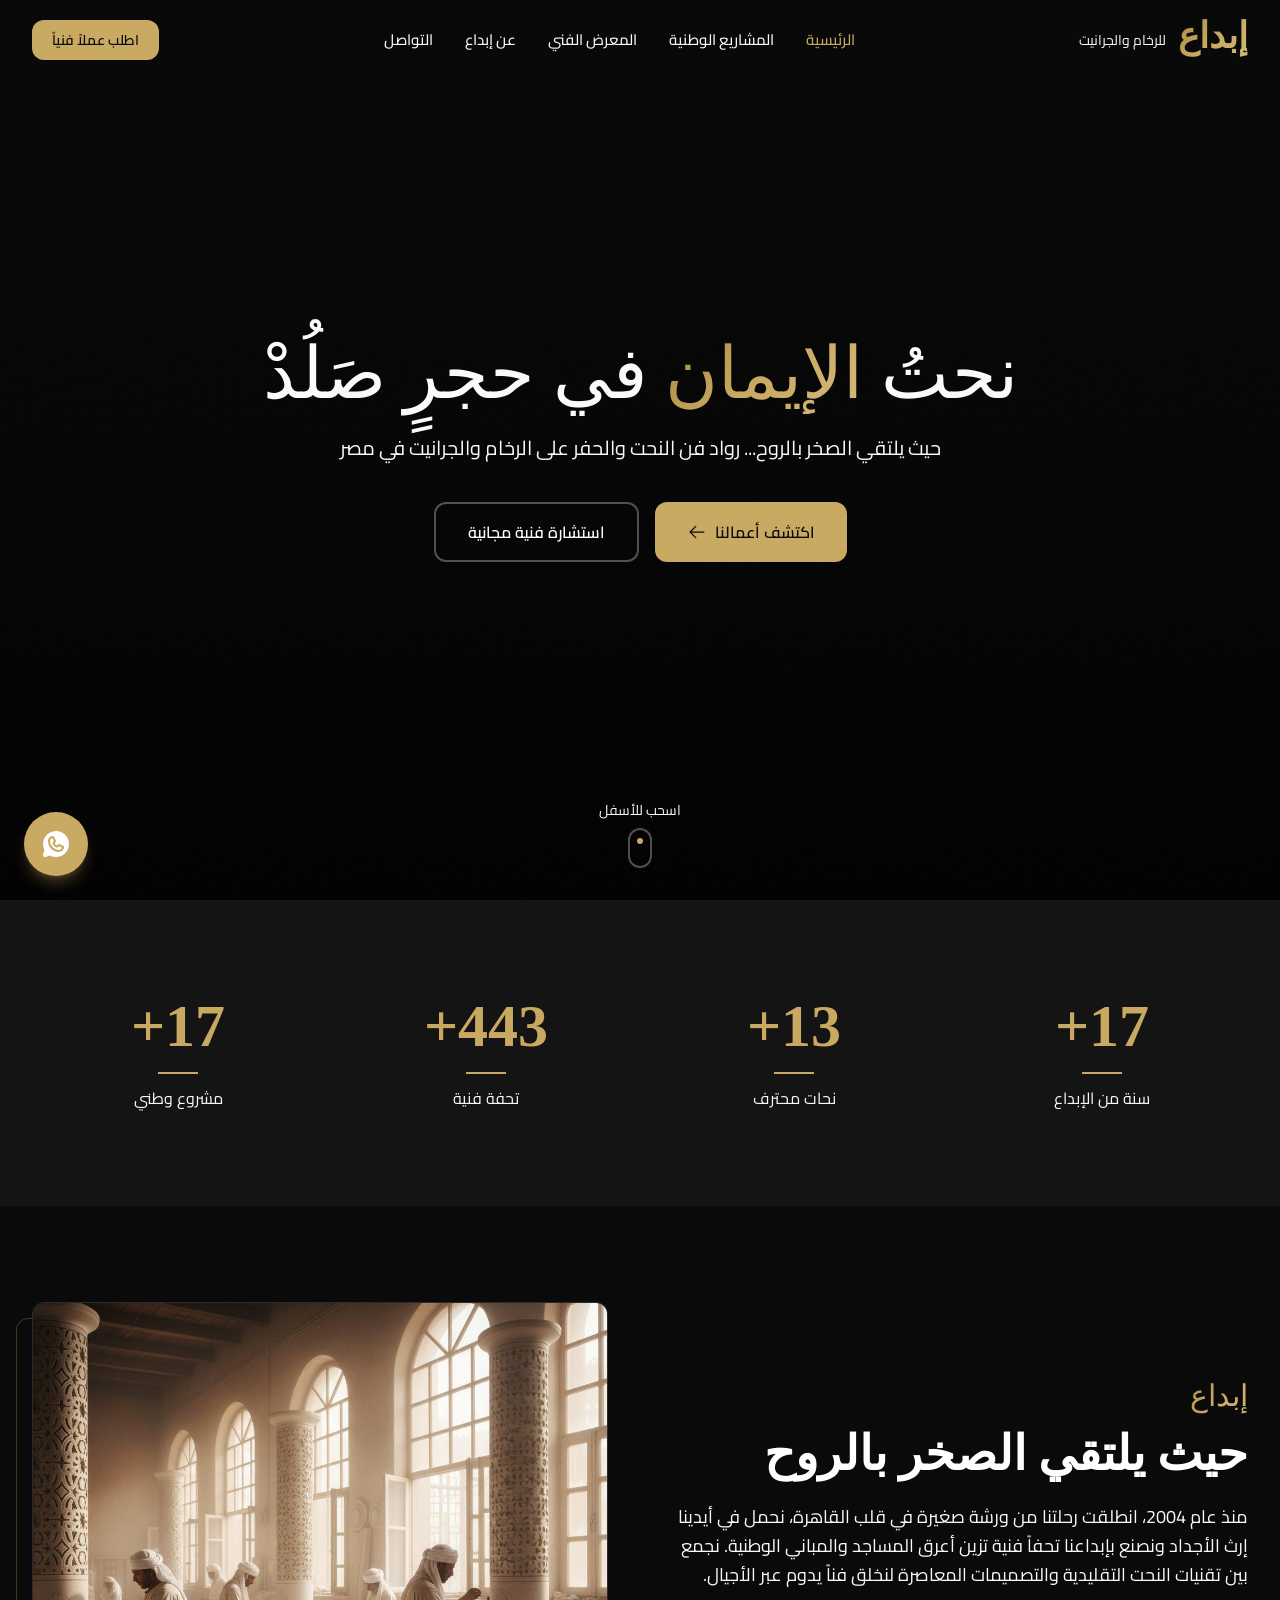
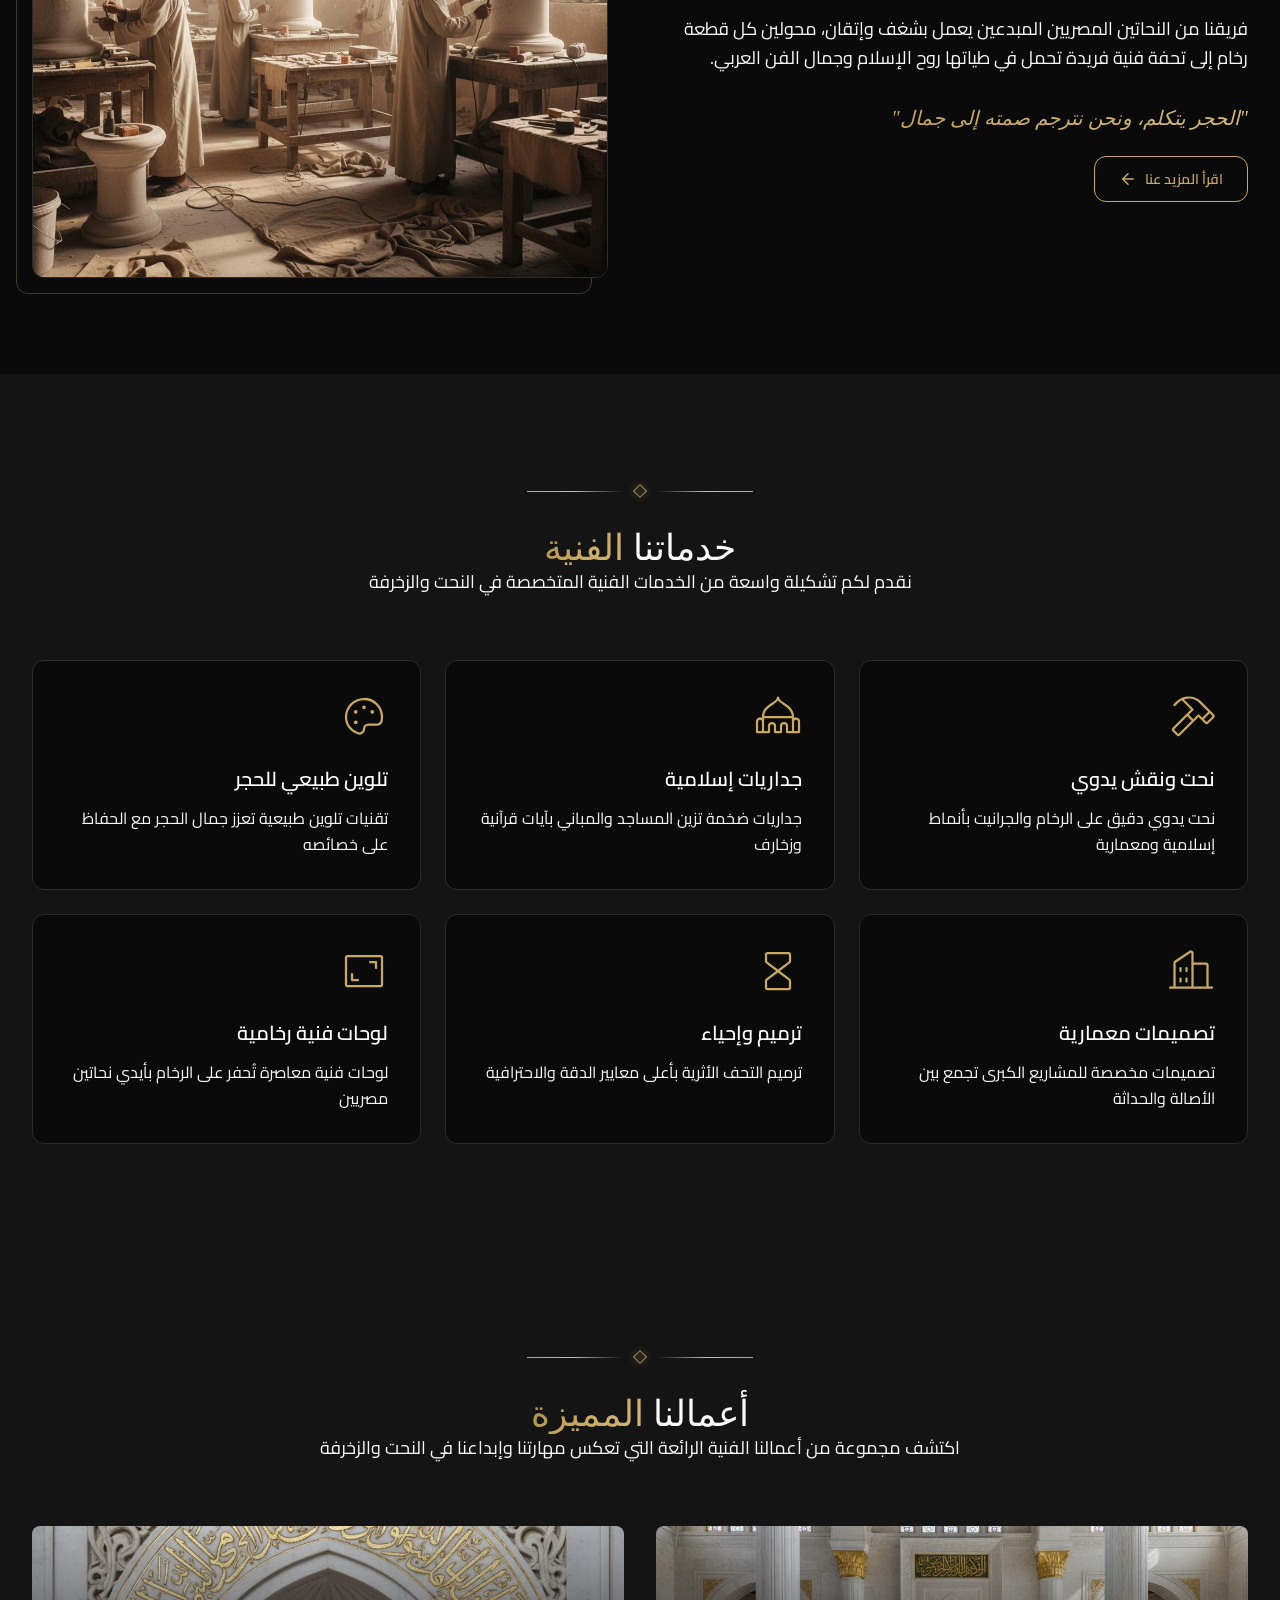
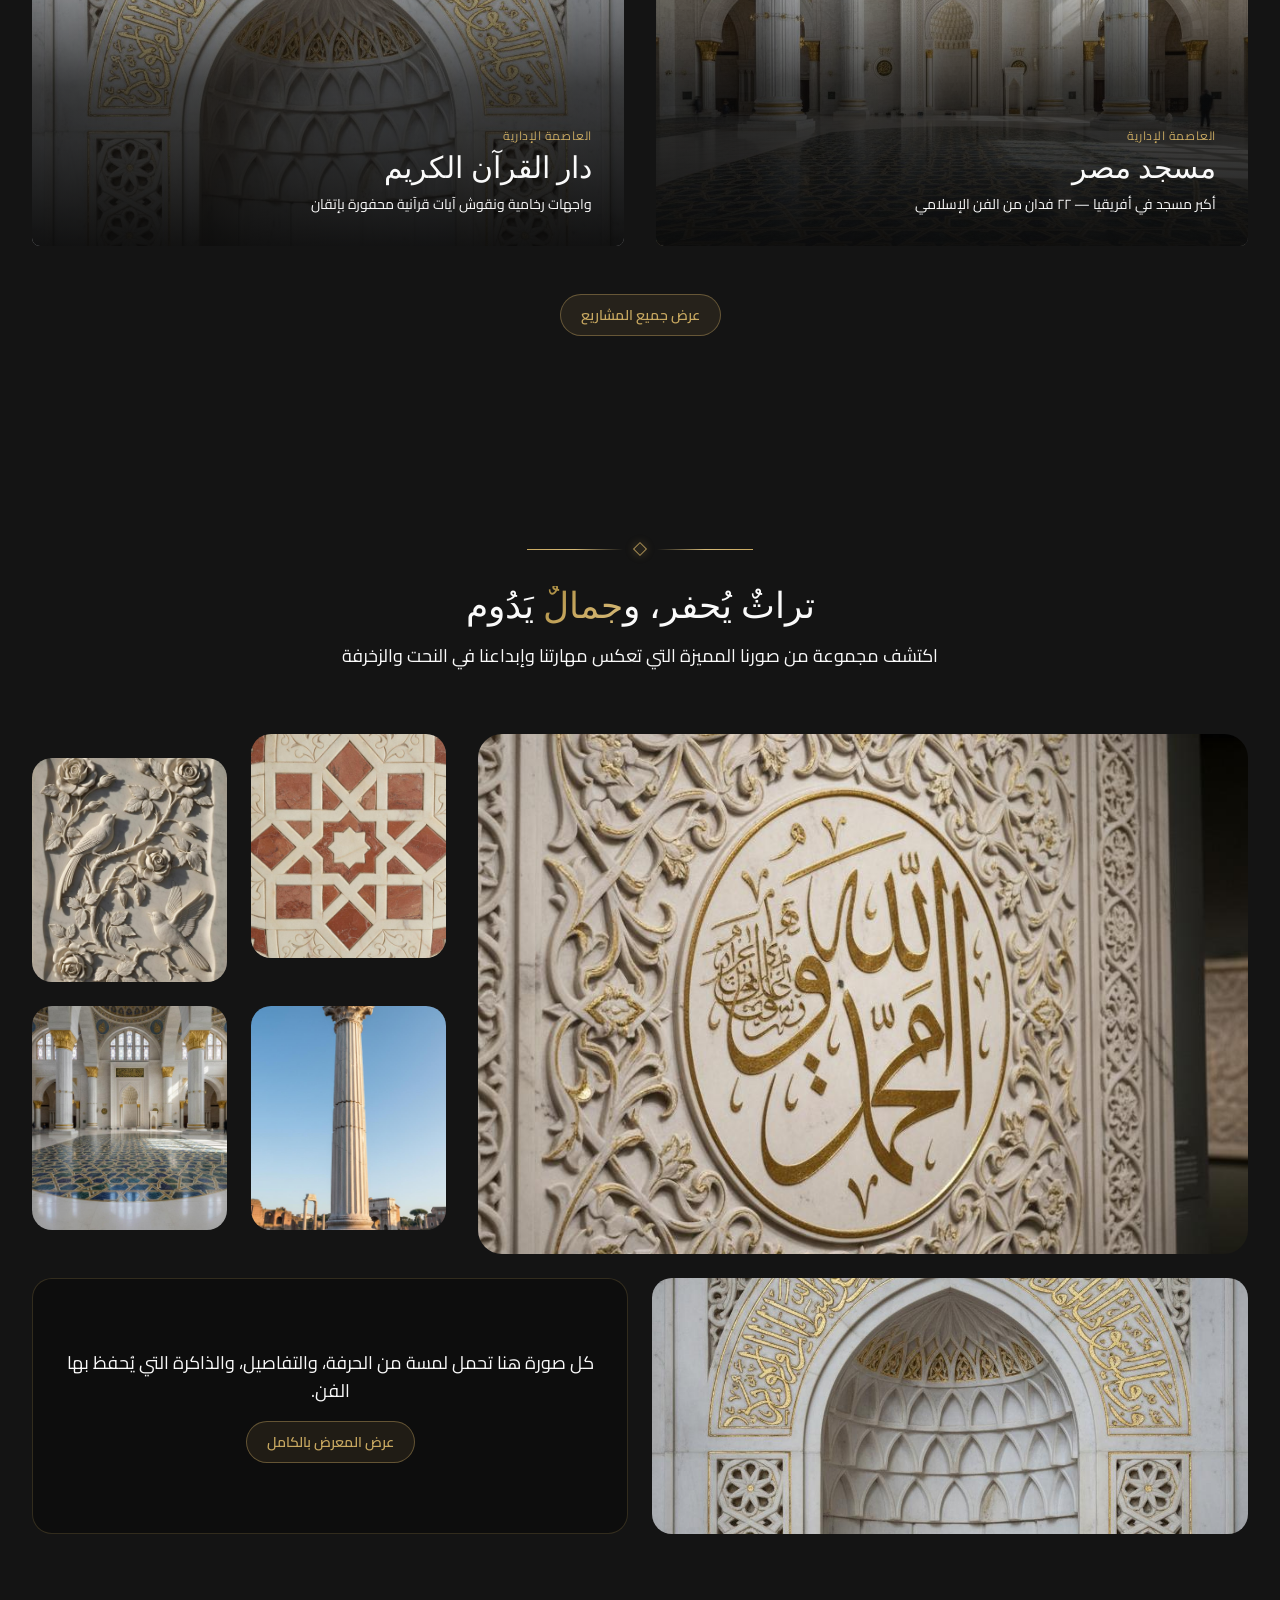
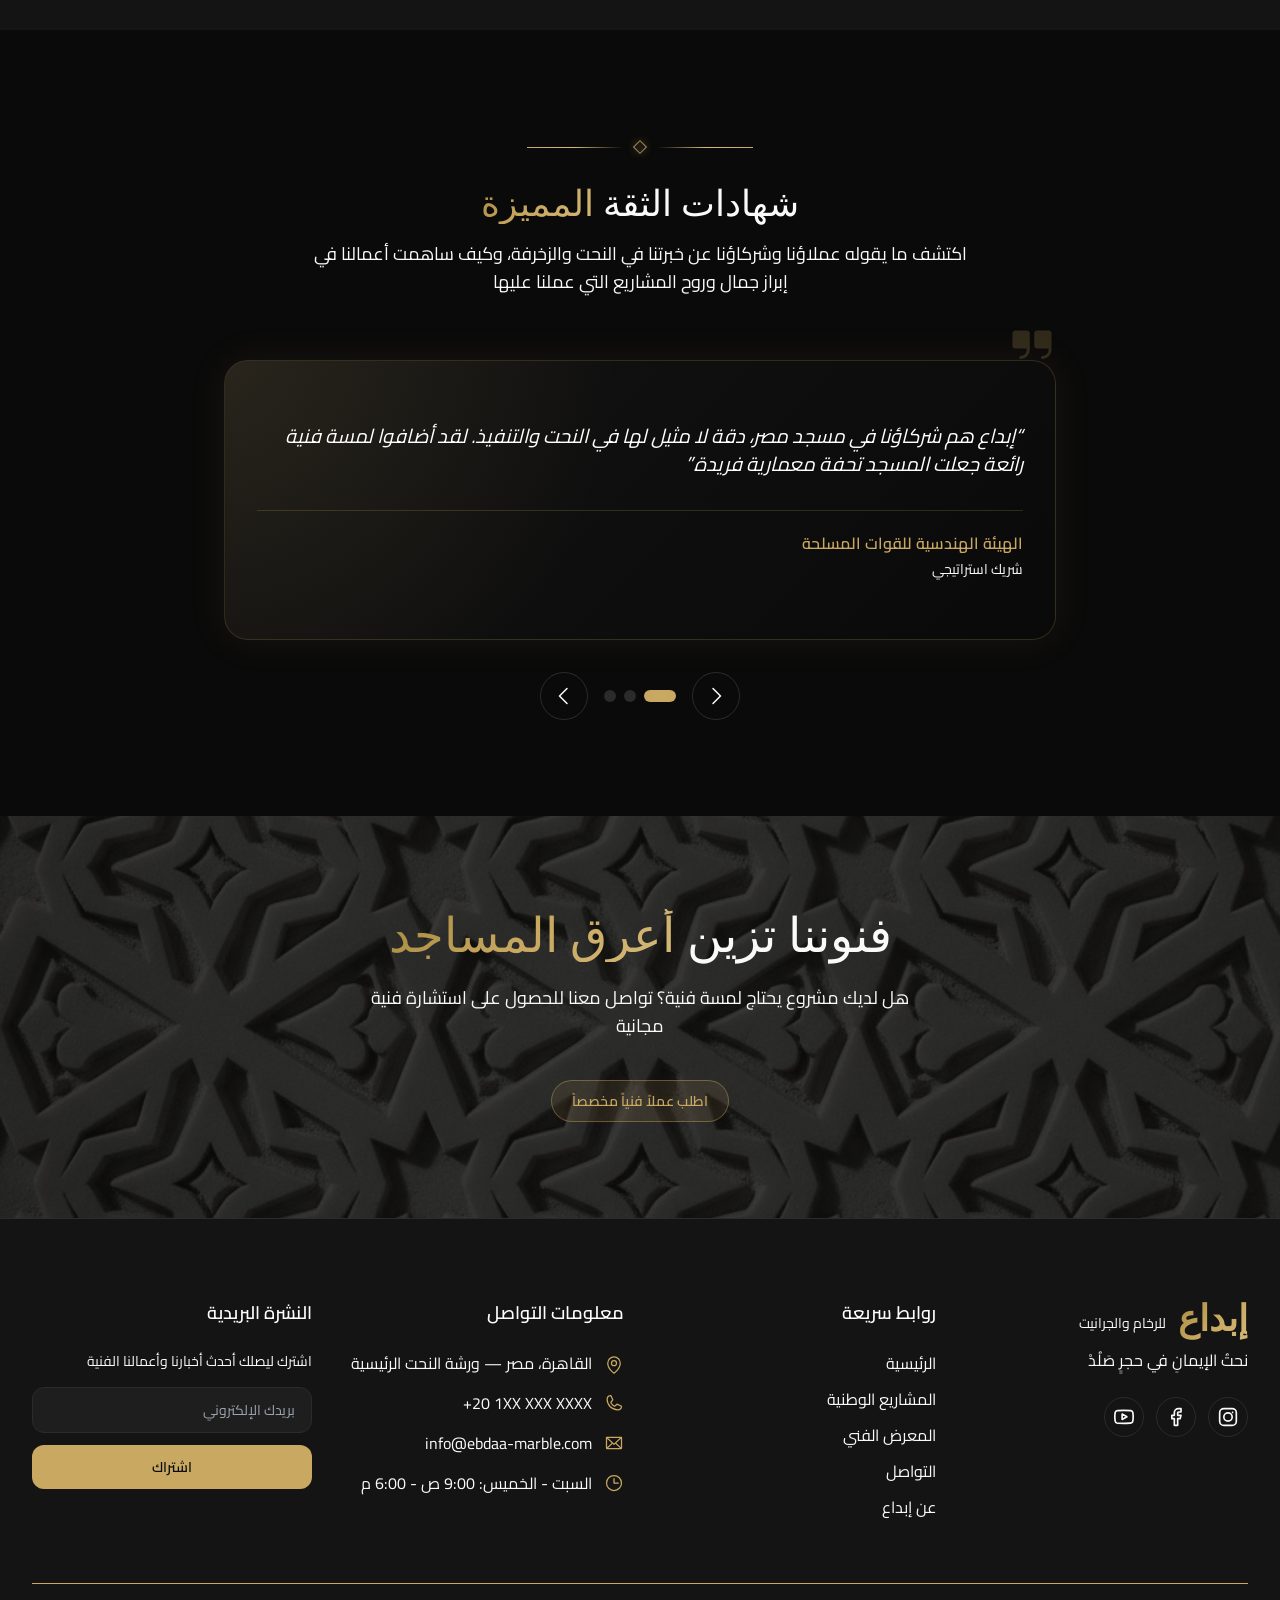
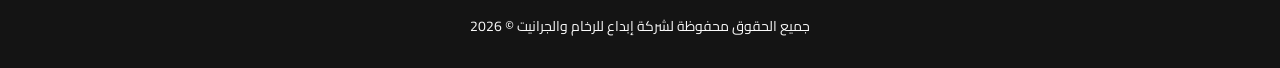
==== commit 959bcc6f: "fix all problems" ====
--- a/index.html
+++ b/index.html
@@ -12,7 +12,7 @@
     <link rel="preconnect" href="https://fonts.googleapis.com">
     <link rel="preconnect" href="https://fonts.gstatic.com" crossorigin>
     <link href="https://fonts.googleapis.com/css2?family=Amiri:wght@400;700&family=Cairo:wght@300;400;600;700&family=Cinzel:wght@400;600;700&family=Inter:wght@300;400;500;600&display=swap" rel="stylesheet">
-    <script type="module" crossorigin src="./assets/main-B413tNLN.js"></script>
+    <script type="module" crossorigin src="./assets/main-rbvVO_Q4.js"></script>
     <link rel="modulepreload" crossorigin href="./assets/PageLayout-CVacew4V.js">
     <link rel="modulepreload" crossorigin href="./assets/ArrowLeft.es-BpOnnVow.js">
     <link rel="modulepreload" crossorigin href="./assets/CaretRight.es-CJrqoqhr.js">
